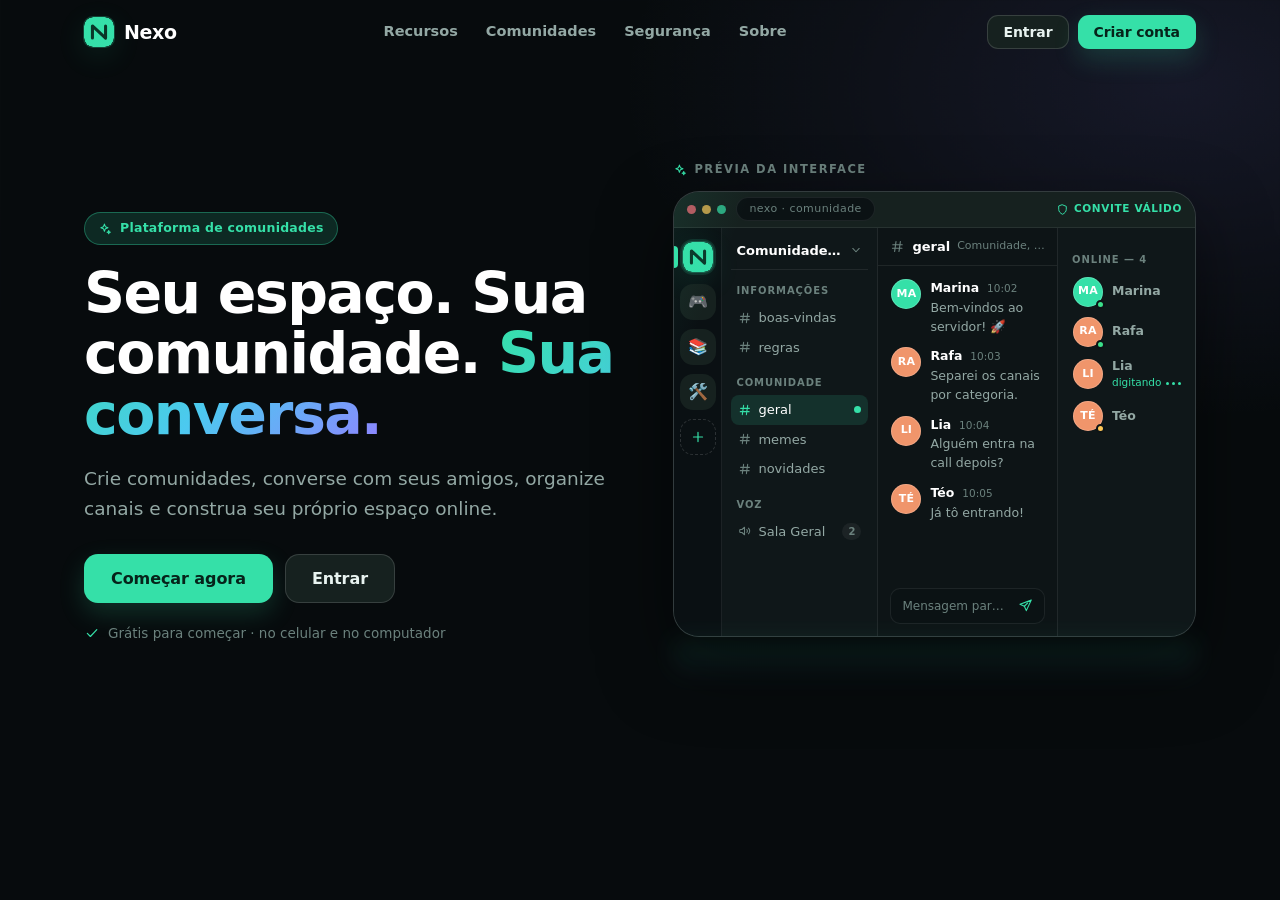
==== index.html @ c7ad781c "Nexo: plataforma de comunidades e chat (prototipo front-end + API de e-mail)" ====
<!DOCTYPE html>
<html lang="pt-BR" data-theme="dark">
<head>
  <meta charset="utf-8" />
  <meta name="viewport" content="width=device-width, initial-scale=1, viewport-fit=cover" />
  <meta name="color-scheme" content="dark light" />
  <meta name="description" content="Nexo — crie seu servidor, organize categorias e canais, convide pessoas e converse. Comunidades com identidade própria." />
  <title>Nexo · comunidades em órbita</title>
  <link rel="icon" href="data:image/svg+xml,%3Csvg xmlns='http://www.w3.org/2000/svg' viewBox='0 0 64 64'%3E%3Crect width='64' height='64' rx='18' fill='%230E1517'/%3E%3Cpath d='M18 45V19l28 26V19' stroke='%2335E0A8' stroke-width='6.5' fill='none' stroke-linecap='round' stroke-linejoin='round'/%3E%3C/svg%3E" />
  <link rel="stylesheet" href="css/tokens.css" />
  <link rel="stylesheet" href="css/layout.css" />
  <link rel="stylesheet" href="css/components.css" />
  <link rel="stylesheet" href="css/landing.css" />
  <link rel="stylesheet" href="css/settings.css" />
  <link rel="stylesheet" href="css/chatmedia.css" />
  <link rel="stylesheet" href="css/admin.css" />
  <link rel="stylesheet" href="css/permui.css" />
  <link rel="stylesheet" href="css/people.css" />
  <link rel="stylesheet" href="css/extras.css" />
</head>
<body>
  <!-- Landing page pública (deslogado) -->
  <section id="screen-landing" class="screen screen--landing" hidden></section>

  <!-- Tela inicial / autenticação -->
  <section id="screen-auth" class="screen screen--auth" hidden></section>

  <!-- Página de convite -->
  <section id="screen-invite" class="screen screen--invite" hidden></section>

  <!-- Configurações do usuário (camada sobre o app) -->
  <section id="screen-settings" class="screen screen--settings" hidden></section>

  <!-- Aplicação principal -->
  <div id="screen-app" class="app-shell" hidden>
    <nav id="rail" class="rail" aria-label="Servidores"></nav>
    <aside id="sidebar" class="sidebar" aria-label="Canais do servidor"></aside>
    <main id="main" class="main">
      <header id="channel-header" class="channel-header"></header>
      <div id="main-content" class="main-content"></div>
      <footer id="composer" class="composer" hidden></footer>
    </main>
    <aside id="members" class="members" aria-label="Membros"></aside>
    <div id="scrim" class="scrim" hidden></div>
  </div>

  <!-- Camadas de UI -->
  <div id="modal-root"></div>
  <div id="popout-root"></div>
  <div id="toast-root" class="toast-root" role="status" aria-live="polite"></div>

  <script src="js/core.js"></script>
  <script src="js/icons.js"></script>
  <script src="js/store.js"></script>
  <script src="js/seed.js"></script>
  <script src="js/providers.js"></script>
  <script src="js/api.js"></script>
  <script src="js/ui.js"></script>
  <script src="js/views.js"></script>
  <script src="js/pages.js"></script>
  <script src="js/modals.js"></script>
  <!-- módulos auto-contidos (registram ações com prefixo próprio) -->
  <script src="js/landing.js"></script>
  <script src="js/chatmedia.js"></script>
  <script src="js/admin.js"></script>
  <script src="js/permui.js"></script>
  <script src="js/people.js"></script>
  <script src="js/extras.js"></script>
  <script src="js/settings.js"></script>
  <script src="js/app.js"></script>
</body>
</html>
---- css/tokens.css ----
/* ============================================================
   NEXO · design tokens
   Identidade visual própria: carvão-esmeralda (dark) /
   névoa-clara (light), acento menta + violeta, cantos "squircle".
   ============================================================ */

:root {
  /* tipografia */
  --font-sans: "Segoe UI Variable Text", "Segoe UI", ui-sans-serif, system-ui, -apple-system,
    Roboto, "Helvetica Neue", Arial, sans-serif;
  --font-display: "Segoe UI Variable Display", "Segoe UI", ui-sans-serif, system-ui, sans-serif;
  --font-mono: ui-monospace, "Cascadia Mono", "SF Mono", Consolas, "Roboto Mono", monospace;

  /* raios */
  --r-xs: 6px;
  --r-sm: 10px;
  --r-md: 14px;
  --r-lg: 20px;
  --r-xl: 26px;
  --r-pill: 999px;

  /* medidas */
  --rail-w: 76px;
  --sidebar-w: 264px;
  --members-w: 250px;
  --header-h: 56px;
  --composer-max: 860px;

  /* movimento */
  --ease: cubic-bezier(0.22, 1, 0.36, 1);
  --fast: 120ms;
  --med: 200ms;
  --slow: 320ms;

  /* sombras */
  --shadow-1: 0 2px 6px rgba(0, 0, 0, 0.24);
  --shadow-2: 0 10px 30px rgba(0, 0, 0, 0.38);
  --shadow-3: 0 28px 70px rgba(0, 0, 0, 0.5);

  /* camadas de superfície */
  --rail-size: 48px;
}

/* ---------- TEMA ESCURO (padrão) ---------- */
[data-theme="dark"] {
  --bg-body: #070b0d;
  --bg-rail: #0a1013;
  --bg-sidebar: #0f1719;
  --bg-main: #0d1416;
  --bg-panel: #121c1e;
  --bg-elev: #16211f;
  --bg-elev-2: #1b2827;
  --bg-input: #0b1214;
  --bg-hover: rgba(255, 255, 255, 0.055);
  --bg-active: rgba(53, 224, 168, 0.13);
  --bg-scrim: rgba(4, 8, 9, 0.68);

  --border: rgba(255, 255, 255, 0.075);
  --border-strong: rgba(255, 255, 255, 0.14);

  --text: #e8f3f0;
  --text-strong: #ffffff;
  --text-muted: #93a8a4;
  --text-dim: #6b817d;

  --accent: #35e0a8;
  --accent-strong: #17c98e;
  --accent-soft: rgba(53, 224, 168, 0.14);
  --accent-contrast: #06231a;

  --violet: #8f83ff;
  --violet-soft: rgba(143, 131, 255, 0.16);
  --amber: #ffc857;
  --danger: #ff6b7a;
  --danger-soft: rgba(255, 107, 122, 0.14);

  --online: #3be08a;
  --idle: #ffc857;
  --dnd: #ff6b7a;
  --offline: #6b817d;

  --gradient-brand: linear-gradient(135deg, #35e0a8 0%, #4cc9f0 55%, #8f83ff 100%);
  --glow: 0 0 0 1px rgba(53, 224, 168, 0.25), 0 8px 30px rgba(53, 224, 168, 0.12);
}

/* ---------- TEMA CLARO ---------- */
[data-theme="light"] {
  --bg-body: #eef3f2;
  --bg-rail: #e6edeb;
  --bg-sidebar: #f4f8f7;
  --bg-main: #fbfdfc;
  --bg-panel: #ffffff;
  --bg-elev: #ffffff;
  --bg-elev-2: #f1f6f5;
  --bg-input: #eef3f2;
  --bg-hover: rgba(10, 30, 26, 0.055);
  --bg-active: rgba(11, 158, 117, 0.12);
  --bg-scrim: rgba(16, 30, 28, 0.42);

  --border: rgba(10, 30, 26, 0.1);
  --border-strong: rgba(10, 30, 26, 0.18);

  --text: #12211e;
  --text-strong: #06110f;
  --text-muted: #5a6f6b;
  --text-dim: #8ba09c;

  --accent: #0b9e75;
  --accent-strong: #08845f;
  --accent-soft: rgba(11, 158, 117, 0.12);
  --accent-contrast: #ffffff;

  --violet: #6154e0;
  --violet-soft: rgba(97, 84, 224, 0.12);
  --amber: #d99400;
  --danger: #e04252;
  --danger-soft: rgba(224, 66, 82, 0.1);

  --online: #17b26a;
  --idle: #e5a100;
  --dnd: #e04252;
  --offline: #9fb3af;

  --gradient-brand: linear-gradient(135deg, #0b9e75 0%, #12a3c9 55%, #6154e0 100%);
  --glow: 0 0 0 1px rgba(11, 158, 117, 0.22), 0 8px 26px rgba(11, 158, 117, 0.12);

  --shadow-1: 0 2px 6px rgba(16, 40, 35, 0.1);
  --shadow-2: 0 10px 30px rgba(16, 40, 35, 0.14);
  --shadow-3: 0 28px 70px rgba(16, 40, 35, 0.2);
}

/* ---------- reset ---------- */
*,
*::before,
*::after {
  box-sizing: border-box;
}

html,
body {
  height: 100%;
}

body {
  margin: 0;
  font-family: var(--font-sans);
  font-size: 15px;
  line-height: 1.5;
  color: var(--text);
  background: var(--bg-body);
  -webkit-font-smoothing: antialiased;
  text-rendering: optimizeLegibility;
  overflow: hidden;
}

button,
input,
textarea,
select {
  font: inherit;
  color: inherit;
}

button {
  cursor: pointer;
  background: none;
  border: none;
  padding: 0;
}

a {
  color: var(--accent);
  text-decoration: none;
}

img {
  max-width: 100%;
}

[hidden] {
  display: none !important;
}

::selection {
  background: rgba(53, 224, 168, 0.28);
}

:focus-visible {
  outline: 2px solid var(--accent);
  outline-offset: 2px;
  border-radius: var(--r-xs);
}

/* scrollbar */
* {
  scrollbar-width: thin;
  scrollbar-color: var(--border-strong) transparent;
}

*::-webkit-scrollbar {
  width: 10px;
  height: 10px;
}

*::-webkit-scrollbar-track {
  background: transparent;
}

*::-webkit-scrollbar-thumb {
  background: var(--border-strong);
  border-radius: var(--r-pill);
  border: 3px solid transparent;
  background-clip: padding-box;
}

*::-webkit-scrollbar-thumb:hover {
  background: var(--text-dim);
  background-clip: padding-box;
}

/* utilitários */
.sr-only {
  position: absolute;
  width: 1px;
  height: 1px;
  overflow: hidden;
  clip: rect(0 0 0 0);
  white-space: nowrap;
}

.truncate {
  overflow: hidden;
  text-overflow: ellipsis;
  white-space: nowrap;
}

.mono {
  font-family: var(--font-mono);
  letter-spacing: 0.04em;
}
---- css/layout.css ----
/* ============================================================
   NEXO · layout
   Shell da aplicação, rail, barra de canais, área central,
   chat, membros, composer e comportamento responsivo.
   ============================================================ */

/* ---------------- telas ---------------- */
.screen {
  position: fixed;
  inset: 0;
  overflow: auto;
  background: var(--bg-body);
}

/* ---------------- shell ---------------- */
.app-shell {
  position: fixed;
  inset: 0;
  display: flex;
  height: 100dvh;
  overflow: hidden;
  background: var(--bg-main);
}

.app-shell > * {
  min-height: 0;
}

/* ================= RAIL ================= */
.rail {
  width: var(--rail-w);
  flex: 0 0 var(--rail-w);
  display: flex;
  flex-direction: column;
  align-items: center;
  gap: 8px;
  padding: 12px 0 10px;
  background: var(--bg-rail);
  border-right: 1px solid var(--border);
  overflow-x: hidden;
  overflow-y: auto;
  z-index: 61;
  scrollbar-width: none;
}

.rail::-webkit-scrollbar {
  width: 0;
}

.rail__item {
  position: relative;
  width: 100%;
  display: flex;
  flex-direction: column;
  align-items: center;
  gap: 3px;
  padding: 2px 0;
  color: var(--text-muted);
  transition: color var(--fast) var(--ease);
}

.rail__item:hover,
.rail__item.is-active {
  color: var(--text-strong);
}

.rail__bubble {
  display: grid;
  place-items: center;
  width: 46px;
  height: 46px;
  border-radius: 18px;
  background: var(--bg-elev);
  border: 1px solid var(--border);
  transition: border-radius var(--med) var(--ease), background var(--med) var(--ease),
    transform var(--fast) var(--ease);
}

.rail__item:hover .rail__bubble {
  border-radius: 15px;
  background: var(--bg-elev-2);
  transform: translateY(-1px);
}

.rail__item.is-active .rail__bubble {
  background: var(--accent-soft);
  border-color: rgba(53, 224, 168, 0.35);
  color: var(--accent);
}

.rail__bubble--brand {
  background: var(--gradient-brand);
  border: none;
  color: #06231a;
}

.rail__bubble--action {
  color: var(--accent);
  border-style: dashed;
  border-color: var(--border-strong);
}

.rail__label {
  font-size: 9.5px;
  letter-spacing: 0.04em;
  font-weight: 600;
  text-transform: uppercase;
  color: var(--text-dim);
}

.rail__item.is-active .rail__label {
  color: var(--accent);
}

.rail__divider {
  width: 34px;
  height: 1px;
  background: var(--border-strong);
  margin: 4px 0;
}

.rail__slot {
  position: relative;
  width: 100%;
  display: flex;
  justify-content: center;
}

.rail__item .server-icon--rail {
  transition: border-radius var(--med) var(--ease), transform var(--fast) var(--ease);
}

.rail__item:hover .server-icon--rail {
  border-radius: 15px;
  transform: translateY(-1px);
}

.rail__indicator {
  position: absolute;
  left: 0;
  top: 50%;
  transform: translateY(-50%);
  width: 4px;
  height: 0;
  border-radius: 0 var(--r-pill) var(--r-pill) 0;
  background: var(--accent);
  transition: height var(--med) var(--ease);
}

.rail__slot:hover .rail__indicator {
  height: 20px;
}

.rail__slot.is-active .rail__indicator {
  height: 34px;
}

.rail__online {
  position: absolute;
  right: 8px;
  bottom: 2px;
  min-width: 17px;
  padding: 0 4px;
  height: 16px;
  display: grid;
  place-items: center;
  font-size: 10px;
  font-weight: 700;
  color: var(--accent-contrast);
  background: var(--accent);
  border-radius: var(--r-pill);
  border: 2px solid var(--bg-rail);
  line-height: 1;
}

.rail__tip {
  position: absolute;
  left: calc(100% + 10px);
  top: 50%;
  transform: translateY(-50%) translateX(-6px);
  background: var(--bg-elev-2);
  border: 1px solid var(--border-strong);
  color: var(--text-strong);
  padding: 6px 10px;
  border-radius: var(--r-sm);
  font-size: 13px;
  font-weight: 600;
  white-space: nowrap;
  opacity: 0;
  pointer-events: none;
  transition: opacity var(--fast) var(--ease), transform var(--fast) var(--ease);
  box-shadow: var(--shadow-2);
  z-index: 70;
}

.rail__item:hover .rail__tip,
.rail__profile:hover .rail__tip {
  opacity: 1;
  transform: translateY(-50%) translateX(0);
}

.rail__spacer {
  flex: 1 1 auto;
  min-height: 8px;
}

.rail__profile {
  padding-bottom: 4px;
}

/* ================= SIDEBAR ================= */
.sidebar {
  width: var(--sidebar-w);
  flex: 0 0 var(--sidebar-w);
  display: flex;
  flex-direction: column;
  background: var(--bg-sidebar);
  border-right: 1px solid var(--border);
  z-index: 60;
}

.sidebar__scroll {
  flex: 1 1 auto;
  overflow-y: auto;
  overflow-x: hidden;
  padding: 6px 8px 16px;
}

.sidebar__empty {
  padding: 30px 14px;
  text-align: center;
  color: var(--text-dim);
  display: flex;
  flex-direction: column;
  align-items: center;
  gap: 8px;
  font-size: 13.5px;
}

.sidebar__empty p {
  margin: 0;
}

.sidebar__add {
  margin-top: 14px;
  padding-top: 10px;
  border-top: 1px dashed var(--border);
  display: flex;
  flex-direction: column;
  gap: 2px;
}

.add-row {
  display: flex;
  align-items: center;
  gap: 8px;
  width: 100%;
  padding: 8px 10px;
  border-radius: var(--r-sm);
  color: var(--text-muted);
  font-size: 13.5px;
  font-weight: 600;
  text-align: left;
  transition: background var(--fast), color var(--fast);
}

.add-row:hover {
  background: var(--bg-hover);
  color: var(--accent);
}

/* cabeçalho do servidor */
.srv-head {
  display: flex;
  align-items: center;
  gap: 6px;
  padding: 10px 10px 8px;
  border-bottom: 1px solid var(--border);
  background: linear-gradient(180deg, rgba(53, 224, 168, 0.05), transparent);
}

.srv-head__btn {
  flex: 1 1 auto;
  min-width: 0;
  display: flex;
  align-items: center;
  gap: 9px;
  padding: 5px 6px;
  border-radius: var(--r-sm);
  transition: background var(--fast);
}

.srv-head__btn:hover {
  background: var(--bg-hover);
}

.srv-head__name {
  font-weight: 700;
  font-size: 15px;
  color: var(--text-strong);
  letter-spacing: -0.01em;
  white-space: nowrap;
  overflow: hidden;
  text-overflow: ellipsis;
}

.srv-head__chev {
  color: var(--text-dim);
  flex: 0 0 auto;
}

.srv-head__tools {
  display: flex;
  gap: 4px;
  flex: 0 0 auto;
}

/* categorias e canais */
.cat {
  margin-top: 14px;
}

.cat__row {
  display: flex;
  align-items: center;
  gap: 2px;
  padding: 0 4px;
}

.cat__toggle {
  flex: 1 1 auto;
  min-width: 0;
  display: flex;
  align-items: center;
  gap: 5px;
  padding: 4px 4px;
  color: var(--text-dim);
  border-radius: var(--r-xs);
  transition: color var(--fast);
}

.cat__toggle:hover {
  color: var(--text);
}

.cat__chev {
  transition: transform var(--med) var(--ease);
  flex: 0 0 auto;
}

.cat.is-collapsed .cat__chev {
  transform: rotate(0deg);
}

.cat:not(.is-collapsed) .cat__chev {
  transform: rotate(90deg);
}

.cat__name {
  font-size: 11.5px;
  font-weight: 700;
  letter-spacing: 0.09em;
  text-transform: uppercase;
  white-space: nowrap;
  overflow: hidden;
  text-overflow: ellipsis;
}

.cat__add,
.cat__menu {
  display: grid;
  place-items: center;
  width: 24px;
  height: 24px;
  border-radius: var(--r-xs);
  color: var(--text-dim);
  opacity: 0;
  transition: opacity var(--fast), background var(--fast), color var(--fast);
}

.cat__row:hover .cat__add,
.cat__row:hover .cat__menu {
  opacity: 1;
}

.cat__add:hover,
.cat__menu:hover {
  background: var(--bg-hover);
  color: var(--accent);
}

.cat__channels {
  overflow: hidden;
}

.cat.is-collapsed .cat__channels {
  display: none;
}

.chan {
  display: flex;
  align-items: center;
  gap: 2px;
  padding: 1px 4px;
  margin: 1px 0;
  border-radius: var(--r-sm);
  position: relative;
}

.chan:hover {
  background: var(--bg-hover);
}

.chan.is-active {
  background: var(--bg-active);
}

.chan.is-active .chan__main,
.chan.is-active .chan__ico {
  color: var(--accent);
}

.chan__main {
  flex: 1 1 auto;
  min-width: 0;
  display: flex;
  align-items: center;
  gap: 8px;
  padding: 7px 6px;
  color: var(--text-muted);
  text-align: left;
  transition: color var(--fast);
}

.chan:hover .chan__main {
  color: var(--text);
}

.chan__ico {
  flex: 0 0 auto;
  color: var(--text-dim);
  opacity: 0.85;
}

.chan__name {
  font-size: 14.5px;
  font-weight: 500;
  white-space: nowrap;
  overflow: hidden;
  text-overflow: ellipsis;
}

.chan__lock {
  color: var(--text-dim);
  flex: 0 0 auto;
}

.chan__gear {
  display: grid;
  place-items: center;
  width: 26px;
  height: 26px;
  border-radius: var(--r-xs);
  color: var(--text-dim);
  opacity: 0;
  transition: opacity var(--fast), background var(--fast), color var(--fast);
  flex: 0 0 auto;
}

.chan:hover .chan__gear {
  opacity: 1;
}

.chan__gear:hover {
  background: var(--bg-hover);
  color: var(--accent);
}

.chan__people {
  display: flex;
  align-items: center;
  padding-right: 4px;
}

.chan__people .avatar {
  margin-left: -7px;
  box-shadow: 0 0 0 2px var(--bg-sidebar);
}

.chan__people .avatar:first-child {
  margin-left: 0;
}

.chan__more {
  font-size: 10.5px;
  color: var(--text-dim);
  margin-left: 4px;
}

/* doca de voz */
.voice-dock {
  margin: 8px;
  padding: 10px;
  border-radius: var(--r-md);
  background: linear-gradient(160deg, rgba(53, 224, 168, 0.12), rgba(53, 224, 168, 0.03));
  border: 1px solid rgba(53, 224, 168, 0.28);
}

.voice-dock__top {
  display: flex;
  align-items: center;
  gap: 8px;
  color: var(--accent);
}

.voice-dock__txt {
  display: flex;
  flex-direction: column;
  line-height: 1.2;
}

.voice-dock__txt strong {
  font-size: 13px;
}

.voice-dock__txt span {
  font-size: 12.5px;
  color: var(--text-muted);
}

.voice-dock__meta {
  font-size: 11.5px;
  color: var(--text-dim);
  margin: 6px 0 8px;
}

/* navegação da home */
.side-head {
  display: flex;
  align-items: center;
  gap: 9px;
  padding: 14px 16px;
  border-bottom: 1px solid var(--border);
  font-weight: 700;
  font-size: 15.5px;
  color: var(--text-strong);
  letter-spacing: -0.01em;
}

.nav-group {
  display: flex;
  flex-direction: column;
  gap: 2px;
  padding-bottom: 8px;
  border-bottom: 1px solid var(--border);
  margin-bottom: 8px;
}

.nav-row {
  display: flex;
  align-items: center;
  gap: 10px;
  width: 100%;
  padding: 9px 10px;
  border-radius: var(--r-sm);
  color: var(--text-muted);
  font-size: 14.5px;
  font-weight: 600;
  text-align: left;
  transition: background var(--fast), color var(--fast);
}

.nav-row:hover {
  background: var(--bg-hover);
  color: var(--text);
}

.nav-row.is-active {
  background: var(--bg-active);
  color: var(--accent);
}

.nav-row__badge {
  margin-left: auto;
  background: var(--accent);
  color: var(--accent-contrast);
  font-size: 10.5px;
  font-weight: 800;
  padding: 1px 6px;
  border-radius: var(--r-pill);
}

.side-section {
  margin-top: 10px;
}

.side-section__head {
  display: flex;
  align-items: center;
  justify-content: space-between;
  padding: 4px 6px;
  font-size: 11px;
  font-weight: 700;
  letter-spacing: 0.1em;
  text-transform: uppercase;
  color: var(--text-dim);
}

.side-section__head--pad {
  padding: 8px 6px 4px;
}

.side-note {
  font-size: 13px;
  color: var(--text-dim);
  padding: 6px;
  margin: 4px 0;
  line-height: 1.5;
}

.side-servers {
  display: flex;
  flex-direction: column;
  gap: 2px;
}

.side-server {
  display: flex;
  align-items: center;
  gap: 10px;
  width: 100%;
  padding: 7px 8px;
  border-radius: var(--r-sm);
  text-align: left;
  transition: background var(--fast);
}

.side-server:hover {
  background: var(--bg-hover);
}

.side-server__txt {
  min-width: 0;
  display: flex;
  flex-direction: column;
  line-height: 1.25;
}

.side-server__txt strong {
  font-size: 14px;
  color: var(--text);
}

.side-server__txt small {
  font-size: 11.5px;
  color: var(--text-dim);
}

.side-cta {
  margin-top: 12px;
}

.side-block {
  background: var(--bg-panel);
  border: 1px solid var(--border);
  border-radius: var(--r-md);
  padding: 14px;
  margin-bottom: 12px;
}

.side-block h4 {
  margin: 0 0 6px;
  font-size: 14px;
  color: var(--text-strong);
}

.side-block p {
  margin: 0 0 10px;
  font-size: 13px;
  color: var(--text-muted);
  line-height: 1.55;
}

.side-stat {
  display: flex;
  align-items: baseline;
  gap: 6px;
}

.side-stat strong {
  font-size: 26px;
  color: var(--accent);
  font-family: var(--font-display);
}

.side-stat span {
  font-size: 12.5px;
  color: var(--text-dim);
}

/* conversas diretas */
.dm-list {
  display: flex;
  flex-direction: column;
  gap: 2px;
}

.dm-row {
  display: flex;
  align-items: center;
  gap: 10px;
  width: 100%;
  padding: 8px;
  border-radius: var(--r-sm);
  text-align: left;
  transition: background var(--fast);
}

.dm-row:hover {
  background: var(--bg-hover);
}

.dm-row.is-active {
  background: var(--bg-active);
}

.dm-row__txt {
  min-width: 0;
  display: flex;
  flex-direction: column;
  line-height: 1.3;
}

.dm-row__txt strong {
  font-size: 14px;
  color: var(--text);
}

.dm-row__txt small {
  font-size: 12px;
  color: var(--text-dim);
}

/* ================= MAIN ================= */
.main {
  flex: 1 1 auto;
  min-width: 0;
  display: flex;
  flex-direction: column;
  background: var(--bg-main);
  position: relative;
}

.channel-header {
  flex: 0 0 auto;
  min-height: var(--header-h);
  display: flex;
  align-items: center;
  gap: 10px;
  padding: 8px 14px;
  border-bottom: 1px solid var(--border);
  background: color-mix(in srgb, var(--bg-main) 88%, transparent);
  backdrop-filter: blur(8px);
  z-index: 5;
}

.header__burger {
  display: none;
}

.header__ico {
  display: grid;
  place-items: center;
  color: var(--text-dim);
  flex: 0 0 auto;
}

.header__title {
  font-weight: 700;
  font-size: 16px;
  color: var(--text-strong);
  letter-spacing: -0.01em;
  white-space: nowrap;
}

.header__topic {
  display: flex;
  align-items: center;
  gap: 10px;
  min-width: 0;
  color: var(--text-muted);
  font-size: 13.5px;
}

.header__topic i {
  width: 1px;
  height: 18px;
  background: var(--border-strong);
  flex: 0 0 auto;
}

.header__status {
  font-size: 12.5px;
  color: var(--text-dim);
}

.header__actions {
  margin-left: auto;
  display: flex;
  align-items: center;
  gap: 6px;
  flex: 0 0 auto;
}

.main-content {
  flex: 1 1 auto;
  overflow-y: auto;
  overflow-x: hidden;
  overscroll-behavior: contain;
  position: relative;
}

/* ================= CHAT ================= */
.chat {
  min-height: 100%;
  display: flex;
  flex-direction: column;
}

.chat__intro {
  display: flex;
  gap: 14px;
  align-items: flex-start;
  padding: 26px 22px 14px;
}

.chat__intro-icon {
  display: grid;
  place-items: center;
  width: 48px;
  height: 48px;
  border-radius: 16px;
  background: var(--bg-elev);
  border: 1px solid var(--border);
  color: var(--accent);
  flex: 0 0 auto;
}

.chat__intro h2 {
  margin: 4px 0 4px;
  font-size: 21px;
  color: var(--text-strong);
  letter-spacing: -0.02em;
}

.chat__intro p {
  margin: 0;
  font-size: 14px;
  color: var(--text-muted);
}

.chat__intro--dm {
  align-items: center;
  border-bottom: 1px solid var(--border);
  margin-bottom: 6px;
}

.chat__list {
  flex: 1 1 auto;
  padding: 6px 0 18px;
}

.chat__notice {
  position: sticky;
  bottom: 0;
  display: flex;
  align-items: center;
  gap: 8px;
  padding: 10px 18px;
  background: var(--bg-panel);
  border-top: 1px solid var(--border);
  color: var(--text-muted);
  font-size: 13.5px;
}

.day-divider {
  display: flex;
  align-items: center;
  gap: 12px;
  padding: 16px 18px 8px;
}

.day-divider__line {
  flex: 1 1 auto;
  height: 1px;
  background: var(--border);
}

.day-divider__label {
  font-size: 11.5px;
  font-weight: 700;
  text-transform: uppercase;
  letter-spacing: 0.07em;
  color: var(--text-dim);
  background: var(--bg-main);
  padding: 2px 10px;
  border: 1px solid var(--border);
  border-radius: var(--r-pill);
}

.msg {
  position: relative;
  display: grid;
  grid-template-columns: 44px 1fr;
  gap: 0 12px;
  padding: 3px 18px 3px 14px;
}

.msg:hover {
  background: var(--bg-hover);
}

.msg--grouped {
  padding-top: 0;
  padding-bottom: 1px;
}

.msg__avatar {
  grid-column: 1;
  display: flex;
  justify-content: center;
  padding-top: 3px;
}

.msg--grouped .msg__avatar {
  padding-top: 0;
}

.msg__hover-time {
  font-size: 10px;
  color: var(--text-dim);
  opacity: 0;
  transition: opacity var(--fast);
  padding-top: 4px;
  white-space: nowrap;
}

.msg:hover .msg__hover-time {
  opacity: 1;
}

.msg__body {
  grid-column: 2;
  min-width: 0;
}

.msg__meta {
  display: flex;
  align-items: baseline;
  gap: 8px;
  flex-wrap: wrap;
}

.msg__author {
  font-weight: 700;
  font-size: 14.5px;
  color: var(--text-strong);
  transition: color var(--fast);
}

.msg__author:hover {
  color: var(--accent);
}

.msg__role {
  font-size: 10.5px;
  font-weight: 700;
  text-transform: uppercase;
  letter-spacing: 0.06em;
  color: var(--rc);
  background: color-mix(in srgb, var(--rc) 16%, transparent);
  padding: 1px 6px;
  border-radius: var(--r-pill);
}

.msg__time {
  font-size: 11px;
  color: var(--text-dim);
}

.msg__text {
  font-size: 15px;
  line-height: 1.55;
  color: var(--text);
  word-wrap: break-word;
  overflow-wrap: anywhere;
}

.msg__edited {
  font-size: 10.5px;
  color: var(--text-dim);
  margin-top: 1px;
}

.msg__actions {
  position: absolute;
  top: -12px;
  right: 16px;
  display: none;
  gap: 2px;
  background: var(--bg-elev);
  border: 1px solid var(--border-strong);
  border-radius: var(--r-sm);
  padding: 2px;
  box-shadow: var(--shadow-1);
  z-index: 3;
}

.msg:hover .msg__actions {
  display: flex;
}

.msg__act {
  display: grid;
  place-items: center;
  width: 28px;
  height: 26px;
  border-radius: var(--r-xs);
  color: var(--text-muted);
  transition: background var(--fast), color var(--fast);
}

.msg__act:hover {
  background: var(--bg-hover);
  color: var(--text-strong);
}

.msg__act--danger:hover {
  color: var(--danger);
  background: var(--danger-soft);
}

.msg__editor {
  margin-top: 2px;
}

.msg__editor-input {
  width: 100%;
  min-height: 58px;
  resize: vertical;
  background: var(--bg-input);
  border: 1px solid var(--accent);
  border-radius: var(--r-sm);
  padding: 9px 11px;
  color: var(--text);
  font-size: 14.5px;
  line-height: 1.5;
}

.msg__editor-hint {
  font-size: 11.5px;
  color: var(--text-dim);
  margin: 5px 0 7px;
}

.msg__editor-actions {
  display: flex;
  justify-content: flex-end;
  gap: 8px;
}

.mention {
  background: var(--accent-soft);
  color: var(--accent);
  border-radius: var(--r-xs);
  padding: 0 3px;
  font-weight: 600;
}

.msg-link {
  color: var(--accent);
  text-decoration: underline;
  text-underline-offset: 2px;
}

.chat-empty {
  padding: 46px 24px;
  text-align: center;
  display: flex;
  flex-direction: column;
  align-items: center;
  gap: 8px;
}

.chat-empty__icon {
  display: grid;
  place-items: center;
  width: 62px;
  height: 62px;
  border-radius: 22px;
  background: var(--bg-elev);
  border: 1px solid var(--border);
  color: var(--accent);
}

.chat-empty h3 {
  margin: 6px 0 0;
  font-size: 19px;
  color: var(--text-strong);
}

.chat-empty p {
  margin: 0;
  font-size: 14px;
  color: var(--text-muted);
  max-width: 460px;
}

/* ================= VOZ ================= */
.voice-room {
  min-height: 100%;
  padding: 30px 24px 40px;
  display: flex;
  flex-direction: column;
  align-items: center;
  gap: 22px;
}

.voice-room__hero {
  display: flex;
  align-items: center;
  gap: 14px;
}

.voice-room__icon {
  display: grid;
  place-items: center;
  width: 56px;
  height: 56px;
  border-radius: 18px;
  background: var(--violet-soft);
  color: var(--violet);
  border: 1px solid rgba(143, 131, 255, 0.35);
}

.voice-room__hero h2 {
  margin: 0;
  font-size: 22px;
  color: var(--text-strong);
}

.voice-room__hero p {
  margin: 3px 0 0;
  font-size: 13.5px;
  color: var(--text-muted);
}

.voice-room__grid {
  display: flex;
  flex-wrap: wrap;
  gap: 14px;
  justify-content: center;
  width: 100%;
  max-width: 760px;
}

.voice-card {
  width: 168px;
  padding: 18px 14px;
  border-radius: var(--r-lg);
  background: var(--bg-panel);
  border: 1px solid var(--border);
  display: flex;
  flex-direction: column;
  align-items: center;
  gap: 6px;
  text-align: center;
}

.voice-card strong {
  font-size: 14.5px;
  color: var(--text-strong);
}

.voice-card span {
  font-size: 12px;
  color: var(--text-dim);
}

.voice-room__empty {
  padding: 26px;
  border: 1px dashed var(--border-strong);
  border-radius: var(--r-lg);
  color: var(--text-muted);
  font-size: 14px;
  text-align: center;
}

.voice-room__actions {
  display: flex;
  flex-direction: column;
  align-items: center;
  gap: 10px;
}

.voice-room__note {
  font-size: 12px;
  color: var(--text-dim);
  max-width: 420px;
  text-align: center;
}

/* ================= MEMBROS ================= */
.members {
  width: var(--members-w);
  flex: 0 0 var(--members-w);
  display: flex;
  flex-direction: column;
  background: var(--bg-sidebar);
  border-left: 1px solid var(--border);
}

.members.is-empty {
  display: none;
}

.members__head {
  flex: 0 0 auto;
  min-height: var(--header-h);
  display: flex;
  align-items: center;
  padding: 0 16px;
  border-bottom: 1px solid var(--border);
  font-size: 11.5px;
  font-weight: 700;
  letter-spacing: 0.09em;
  text-transform: uppercase;
  color: var(--text-dim);
}

.members__scroll {
  flex: 1 1 auto;
  overflow-y: auto;
  padding: 10px 8px 20px;
}

.members__group {
  padding: 12px 8px 5px;
  font-size: 10.5px;
  font-weight: 700;
  letter-spacing: 0.09em;
  text-transform: uppercase;
  color: var(--text-dim);
}

.members__group[style] {
  color: var(--gc);
}

.member {
  display: flex;
  align-items: center;
  gap: 10px;
  width: 100%;
  padding: 6px 8px;
  border-radius: var(--r-sm);
  text-align: left;
  transition: background var(--fast);
}

.member:hover {
  background: var(--bg-hover);
}

.member.is-me {
  opacity: 0.85;
}

.member__txt {
  min-width: 0;
  display: flex;
  flex-direction: column;
  line-height: 1.25;
}

.member__txt strong {
  font-size: 14px;
  color: var(--rc, var(--text));
}

.member__txt small {
  font-size: 11.5px;
  color: var(--text-dim);
}

.member__owner {
  margin-left: auto;
  color: var(--amber);
}

.about-card {
  display: flex;
  flex-direction: column;
  align-items: center;
  gap: 6px;
  text-align: center;
  padding: 24px 12px;
}

.about-card h3 {
  margin: 8px 0 0;
  font-size: 18px;
  color: var(--text-strong);
}

.about-card__user {
  font-size: 13px;
  color: var(--text-dim);
}

.about-card p {
  font-size: 13.5px;
  color: var(--text-muted);
  line-height: 1.55;
  margin: 6px 0;
}

.about-card__actions {
  width: 100%;
  margin-top: 10px;
}

/* ================= COMPOSER ================= */
.composer {
  flex: 0 0 auto;
  padding: 0 16px 14px;
  background: var(--bg-main);
}

.composer__inner {
  max-width: var(--composer-max);
  margin: 0 auto;
  display: flex;
  align-items: flex-end;
  gap: 8px;
  background: var(--bg-panel);
  border: 1px solid var(--border-strong);
  border-radius: var(--r-lg);
  padding: 8px 8px 8px 6px;
  transition: border-color var(--fast), box-shadow var(--fast);
}

.composer__inner:focus-within {
  border-color: rgba(53, 224, 168, 0.5);
  box-shadow: 0 0 0 3px rgba(53, 224, 168, 0.1);
}

.composer__locked {
  display: grid;
  place-items: center;
  width: 34px;
  height: 34px;
  color: var(--text-dim);
}

.composer__field {
  flex: 1 1 auto;
  min-width: 0;
  display: flex;
  align-items: flex-end;
  gap: 4px;
}

.composer__input {
  flex: 1 1 auto;
  min-width: 0;
  resize: none;
  border: none;
  background: none;
  outline: none;
  color: var(--text);
  font-size: 15px;
  line-height: 1.5;
  padding: 7px 4px;
  max-height: 190px;
  font-family: inherit;
}

.composer__input::placeholder {
  color: var(--text-dim);
}

.composer__input:disabled {
  color: var(--text-dim);
  cursor: not-allowed;
}

.composer__emoji {
  color: var(--text-dim);
}

.composer__emoji:hover {
  color: var(--accent);
}

.composer__send {
  display: grid;
  place-items: center;
  width: 38px;
  height: 38px;
  border-radius: 14px;
  background: var(--bg-elev-2);
  color: var(--text-dim);
  transition: background var(--fast), color var(--fast), transform var(--fast);
  flex: 0 0 auto;
}

.composer__send.is-ready {
  background: var(--accent);
  color: var(--accent-contrast);
}

.composer__send:disabled {
  opacity: 0.5;
}

.composer__send.is-ready:hover {
  transform: translateY(-1px);
}

.composer__hint {
  max-width: var(--composer-max);
  margin: 5px auto 0;
  font-size: 11px;
  color: var(--text-dim);
  text-align: right;
}

/* ================= RESPONSIVO ================= */
.app-shell .scrim {
  position: fixed;
  inset: 0;
  background: var(--bg-scrim);
  z-index: 50;
  backdrop-filter: blur(2px);
}

@media (min-width: 1200px) {
  .app-shell.members-off .members {
    display: none;
  }
}

@media (max-width: 1199px) {
  .members {
    position: fixed;
    top: 0;
    right: 0;
    bottom: 0;
    width: min(84vw, 300px);
    z-index: 60;
    transform: translateX(105%);
    transition: transform var(--med) var(--ease);
    box-shadow: var(--shadow-3);
    display: flex;
  }

  .app-shell.members-open .members {
    transform: none;
  }

  .members.is-empty {
    display: none !important;
  }
}

@media (max-width: 1040px) {
  .header__topic {
    display: none;
  }
}

@media (max-width: 899px) {
  :root {
    --rail-w: 64px;
    --sidebar-w: min(74vw, 264px);
  }

  .rail {
    z-index: 61;
  }

  .sidebar {
    position: fixed;
    top: 0;
    bottom: 0;
    left: var(--rail-w);
    transform: translateX(-130%);
    transition: transform var(--med) var(--ease);
    box-shadow: var(--shadow-3);
    z-index: 60;
  }

  .app-shell.sidebar-open .sidebar {
    transform: none;
  }

  .header__burger {
    display: grid;
  }

  .header__actions .btn span {
    display: none;
  }

  .header__actions .btn {
    padding: 7px 9px;
  }

  .msg {
    grid-template-columns: 40px 1fr;
    gap: 0 8px;
    padding-left: 8px;
    padding-right: 10px;
  }

  .composer {
    padding: 0 10px calc(10px + env(safe-area-inset-bottom, 0px));
  }

  .chat__intro {
    padding: 20px 14px 10px;
  }
}

@media (max-width: 560px) {
  :root {
    --rail-w: 56px;
    --header-h: 52px;
  }

  .rail__label {
    display: none;
  }

  .rail__bubble {
    width: 42px;
    height: 42px;
    border-radius: 15px;
  }

  .rail__tip {
    display: none;
  }

  .rail__online {
    right: 3px;
  }

  .channel-header {
    padding: 6px 8px;
    gap: 6px;
  }

  .header__title {
    font-size: 15px;
  }

  .header__actions {
    gap: 2px;
  }

  .msg__text {
    font-size: 14.5px;
  }

  .msg__actions {
    right: 6px;
  }

  .chat__intro h2 {
    font-size: 18px;
  }
}

/* ============================================================
   NEXO · integrações de views (membros, compositor, mensagens)
   ============================================================ */

/* ---- membros: seções online / offline ---- */
.members__group--online { color: var(--accent); }
.members__group--offline { color: var(--text-dim); opacity: 0.7; }

.members__online-dot {
  font-size: 10.5px;
  font-weight: 700;
  letter-spacing: 0.06em;
  color: var(--accent);
  text-transform: none;
}

.member small { color: var(--text-dim); font-size: 11.5px; }
.member small .member__role-sep { opacity: 0.7; }

.member.is-offline { opacity: 0.48; }
.member.is-offline .member__txt strong { font-weight: 600; }
.member.is-offline:hover,
.member.is-offline:focus-visible { opacity: 1; }

.members__empty {
  padding: 6px 10px 14px;
  font-size: 12.5px;
  color: var(--text-dim);
}

/* ---- compositor: GIF + faixa de anexos ---- */
.composer__gif {
  height: 28px;
  padding: 0 8px;
  border-radius: var(--r-sm, 8px);
  font-size: 11px;
  font-weight: 800;
  letter-spacing: 0.06em;
  color: var(--text-dim);
  background: rgba(143, 131, 255, 0.12);
  transition: all var(--fast, 0.15s);
}
.composer__gif:hover {
  color: #efeaff;
  background: rgba(143, 131, 255, 0.26);
}

.composer__pending {
  display: flex;
  flex-wrap: wrap;
  align-items: center;
  gap: 8px;
  padding: 8px 12px;
  margin: 0 14px 6px;
  border-radius: var(--r-md, 12px);
  background: var(--bg-elev);
  border: 1px solid var(--border);
  animation: pending-in 0.18s var(--ease, ease) both;
}
@keyframes pending-in {
  from { opacity: 0; transform: translateY(6px); }
  to { opacity: 1; transform: none; }
}

.composer__pending-clear {
  margin-left: auto;
  font-size: 12px;
  font-weight: 700;
  color: var(--text-dim);
  padding: 4px 8px;
  border-radius: var(--r-sm, 8px);
  transition: all var(--fast, 0.15s);
}
.composer__pending-clear:hover { color: var(--danger, #ff6b7a); background: rgba(255, 107, 122, 0.12); }

/* ---- mensagens fixadas ---- */
.msg.is-pinned .msg__text::before {
  content: "";
  display: inline-block;
  width: 3px;
  height: 0.95em;
  margin-right: 8px;
  vertical-align: -2px;
  border-radius: 3px;
  background: var(--accent);
}

.msg__pin-tag {
  display: inline-flex;
  align-items: center;
  gap: 4px;
  padding: 1px 7px;
  border-radius: 999px;
  font-size: 10.5px;
  font-weight: 700;
  letter-spacing: 0.05em;
  text-transform: uppercase;
  color: var(--accent);
  background: rgba(53, 224, 168, 0.14);
}
---- css/components.css ----
/* ============================================================
   NEXO · componentes
   Identidade visual: squircles, acento menta, tipografia
   compacta, cartões com borda fina e brilho suave.
   ============================================================ */

/* ================= ÍCONES ================= */
.ico {
  flex: 0 0 auto;
  display: block;
}

.brand-mark {
  display: inline-grid;
  place-items: center;
  width: var(--bs, 34px);
  height: var(--bs, 34px);
  border-radius: calc(var(--bs, 34px) * 0.3);
  overflow: hidden;
  box-shadow: var(--glow);
}

.brand-mark svg {
  display: block;
  border-radius: 30%;
}

/* ================= AVATARES ================= */
.avatar {
  position: relative;
  display: inline-grid;
  place-items: center;
  width: 40px;
  height: 40px;
  border-radius: 50%;
  background: linear-gradient(150deg, var(--av), color-mix(in srgb, var(--av) 55%, #000 25%));
  color: #06110f;
  font-weight: 700;
  font-size: 15px;
  user-select: none;
  flex: 0 0 auto;
  line-height: 1;
}

.avatar--xs { width: 22px; height: 22px; font-size: 11px; }
.avatar--sm { width: 32px; height: 32px; font-size: 13px; }
.avatar--md { width: 40px; height: 40px; font-size: 15px; }
.avatar--lg { width: 52px; height: 52px; font-size: 20px; }
.avatar--xl { width: 76px; height: 76px; font-size: 28px; }

.avatar__glyph {
  transform: translateY(1px);
}

.avatar__dot {
  position: absolute;
  right: -1px;
  bottom: -1px;
  width: 34%;
  height: 34%;
  min-width: 9px;
  min-height: 9px;
  border-radius: 50%;
  border: 2.5px solid var(--bg-sidebar);
  background: var(--offline);
}

.avatar__dot[data-status="online"] { background: var(--online); }
.avatar__dot[data-status="idle"] { background: var(--idle); }
.avatar__dot[data-status="dnd"] { background: var(--dnd); }
.avatar__dot[data-status="offline"] { background: var(--offline); }

.chat .avatar__dot,
.msg .avatar__dot,
.auth .avatar__dot {
  border-color: var(--bg-main);
}

/* ================= ÍCONE DE SERVIDOR ================= */
.server-icon {
  position: relative;
  display: inline-grid;
  place-items: center;
  width: 44px;
  height: 44px;
  border-radius: 30%;
  background: linear-gradient(150deg, var(--sv), color-mix(in srgb, var(--sv) 45%, #0b1416 40%));
  color: #06110f;
  font-weight: 800;
  font-size: 17px;
  user-select: none;
  flex: 0 0 auto;
  box-shadow: inset 0 0 0 1px rgba(255, 255, 255, 0.12);
  line-height: 1;
}

.server-icon__glyph { transform: translateY(1px); }

.server-icon--xs { width: 30px; height: 30px; font-size: 13px; border-radius: 9px; }
.server-icon--sm { width: 40px; height: 40px; font-size: 16px; border-radius: 12px; }
.server-icon--md { width: 48px; height: 48px; font-size: 19px; border-radius: 15px; }
.server-icon--lg { width: 58px; height: 58px; font-size: 23px; border-radius: 18px; }
.server-icon--xl { width: 92px; height: 92px; font-size: 38px; border-radius: 28px; }
.server-icon--rail { width: 46px; height: 46px; font-size: 19px; }

/* ================= BOTÕES ================= */
.btn {
  display: inline-flex;
  align-items: center;
  justify-content: center;
  gap: 7px;
  padding: 9px 16px;
  border-radius: var(--r-sm);
  font-size: 14px;
  font-weight: 650;
  line-height: 1.2;
  border: 1px solid transparent;
  color: var(--text);
  background: var(--bg-elev-2);
  transition: background var(--fast) var(--ease), color var(--fast) var(--ease),
    border-color var(--fast) var(--ease), transform var(--fast) var(--ease),
    box-shadow var(--fast) var(--ease);
  white-space: nowrap;
  text-decoration: none;
}

.btn:hover { background: var(--bg-elev); border-color: var(--border-strong); }
.btn:active { transform: translateY(1px); }
.btn:disabled { opacity: 0.55; cursor: not-allowed; }

.btn--primary {
  background: var(--accent);
  color: var(--accent-contrast);
  box-shadow: 0 6px 18px rgba(53, 224, 168, 0.18);
}
.btn--primary:hover { background: var(--accent-strong); border-color: transparent; }

.btn--accent { background: var(--accent-soft); color: var(--accent); border-color: rgba(53, 224, 168, 0.3); }
.btn--accent:hover { background: rgba(53, 224, 168, 0.22); }

.btn--soft { background: var(--bg-elev); color: var(--text); border-color: var(--border); }
.btn--soft:hover { background: var(--bg-elev-2); border-color: var(--border-strong); }

.btn--ghost { background: transparent; color: var(--text-muted); }
.btn--ghost:hover { background: var(--bg-hover); color: var(--text); }

.btn--danger { background: var(--danger); color: #fff; }
.btn--danger:hover { background: #ff5264; border-color: transparent; }

.btn--danger-soft { background: var(--danger-soft); color: var(--danger); border-color: rgba(255, 107, 122, 0.3); }
.btn--danger-soft:hover { background: rgba(255, 107, 122, 0.22); }

.btn--sm { padding: 6px 11px; font-size: 13px; border-radius: 9px; }
.btn--lg { padding: 12px 20px; font-size: 15px; border-radius: var(--r-md); }
.btn--block { width: 100%; }
.btn.is-disabled { opacity: 0.6; cursor: not-allowed; }
.btn--danger-text { color: var(--danger); }
.btn--danger-text:hover { background: var(--danger-soft); }

.btn.is-loading { pointer-events: none; }

.icon-btn {
  display: grid;
  place-items: center;
  width: 34px;
  height: 34px;
  border-radius: var(--r-sm);
  color: var(--text-muted);
  transition: background var(--fast), color var(--fast), transform var(--fast);
}
.icon-btn:hover { background: var(--bg-hover); color: var(--text-strong); }
.icon-btn--xs { width: 24px; height: 24px; }
.icon-btn--accent { color: var(--accent); background: var(--accent-soft); }
.icon-btn--accent:hover { background: rgba(53, 224, 168, 0.24); color: var(--accent); }

.link-btn {
  color: var(--accent);
  font-size: 13.5px;
  font-weight: 600;
  display: inline-flex;
  align-items: center;
  gap: 5px;
  background: none;
  border: none;
  padding: 0;
  cursor: pointer;
}
.link-btn:hover { text-decoration: underline; text-underline-offset: 3px; }

.spinner {
  width: 15px;
  height: 15px;
  border-radius: 50%;
  border: 2px solid currentColor;
  border-top-color: transparent;
  animation: spin 0.7s linear infinite;
  display: inline-block;
}

@keyframes spin { to { transform: rotate(360deg); } }

/* ================= CAMPOS ================= */
.field {
  display: flex;
  flex-direction: column;
  gap: 6px;
  margin-bottom: 14px;
}

.field__label {
  font-size: 11.5px;
  font-weight: 700;
  letter-spacing: 0.07em;
  text-transform: uppercase;
  color: var(--text-dim);
}

.field__label em {
  font-style: normal;
  text-transform: none;
  letter-spacing: 0;
  font-weight: 500;
  opacity: 0.75;
}

.field__hint {
  font-size: 11.5px;
  color: var(--text-dim);
}

.field-row {
  display: grid;
  grid-template-columns: 1fr 1fr;
  gap: 12px;
}

.input,
.select,
.input--area {
  width: 100%;
  background: var(--bg-input);
  border: 1px solid var(--border-strong);
  border-radius: var(--r-sm);
  padding: 10px 12px;
  color: var(--text);
  font-size: 14.5px;
  transition: border-color var(--fast), box-shadow var(--fast), background var(--fast);
  outline: none;
  font-family: inherit;
}

.input:focus,
.select:focus,
.input--area:focus {
  border-color: var(--accent);
  box-shadow: 0 0 0 3px rgba(53, 224, 168, 0.14);
}

.input::placeholder,
.input--area::placeholder { color: var(--text-dim); }

.input:disabled,
.select:disabled {
  opacity: 0.6;
  cursor: not-allowed;
}

.input--area { resize: vertical; min-height: 62px; line-height: 1.5; }

.select {
  appearance: none;
  background-image: linear-gradient(45deg, transparent 50%, var(--text-muted) 50%),
    linear-gradient(135deg, var(--text-muted) 50%, transparent 50%);
  background-position: calc(100% - 17px) 55%, calc(100% - 12px) 55%;
  background-size: 5px 5px, 5px 5px;
  background-repeat: no-repeat;
  padding-right: 32px;
  cursor: pointer;
}

.select--sm { padding: 7px 28px 7px 9px; font-size: 13px; border-radius: 9px; }

.input-wrap {
  position: relative;
  display: block;
}

.input-wrap .input { padding-right: 42px; }

.input-eye {
  position: absolute;
  right: 6px;
  top: 50%;
  transform: translateY(-50%);
  width: 30px;
  height: 30px;
  display: grid;
  place-items: center;
  color: var(--text-dim);
  border-radius: var(--r-xs);
}
.input-eye:hover { color: var(--accent); background: var(--bg-hover); }

.input-affix {
  display: flex;
  align-items: center;
  background: var(--bg-input);
  border: 1px solid var(--border-strong);
  border-radius: var(--r-sm);
  padding-left: 10px;
  transition: border-color var(--fast), box-shadow var(--fast);
}

.input-affix:focus-within {
  border-color: var(--accent);
  box-shadow: 0 0 0 3px rgba(53, 224, 168, 0.14);
}

.input-affix .input {
  border: none;
  background: none;
  box-shadow: none;
  padding-left: 6px;
}

.input-affix__ico { color: var(--text-dim); display: grid; place-items: center; }

.check {
  display: inline-flex;
  align-items: center;
  gap: 8px;
  font-size: 13.5px;
  color: var(--text-muted);
  cursor: pointer;
  user-select: none;
}

.check input { position: absolute; opacity: 0; pointer-events: none; }

.check__box {
  width: 17px;
  height: 17px;
  border-radius: 5px;
  border: 1.5px solid var(--border-strong);
  background: var(--bg-input);
  display: grid;
  place-items: center;
  transition: all var(--fast);
}

.check input:checked + .check__box {
  background: var(--accent);
  border-color: var(--accent);
}

.check input:checked + .check__box::after {
  content: "";
  width: 9px;
  height: 5px;
  border-left: 2px solid var(--accent-contrast);
  border-bottom: 2px solid var(--accent-contrast);
  transform: rotate(-45deg) translateY(-1px);
}

.check input:focus-visible + .check__box {
  outline: 2px solid var(--accent);
  outline-offset: 2px;
}

/* switch */
.switch {
  position: relative;
  display: inline-flex;
  flex: 0 0 auto;
}

.switch input { position: absolute; opacity: 0; width: 100%; height: 100%; margin: 0; cursor: pointer; }

.switch i {
  width: 40px;
  height: 22px;
  border-radius: var(--r-pill);
  background: var(--bg-input);
  border: 1px solid var(--border-strong);
  display: block;
  position: relative;
  transition: background var(--fast), border-color var(--fast);
}

.switch i::after {
  content: "";
  position: absolute;
  top: 2px;
  left: 2px;
  width: 16px;
  height: 16px;
  border-radius: 50%;
  background: var(--text-muted);
  transition: transform var(--med) var(--ease), background var(--fast);
}

.switch input:checked + i {
  background: var(--accent);
  border-color: var(--accent);
}

.switch input:checked + i::after {
  transform: translateX(18px);
  background: var(--accent-contrast);
}

/* ================= FORMULÁRIOS / MENSAGENS ================= */
.form-error,
.form-ok {
  display: flex;
  align-items: flex-start;
  gap: 8px;
  padding: 10px 12px;
  border-radius: var(--r-sm);
  font-size: 13.5px;
  line-height: 1.45;
  margin-bottom: 12px;
}

.form-error {
  background: var(--danger-soft);
  border: 1px solid rgba(255, 107, 122, 0.35);
  color: var(--danger);
}

.form-ok {
  background: var(--accent-soft);
  border: 1px solid rgba(53, 224, 168, 0.35);
  color: var(--accent);
}

.form-error[hidden],
.form-ok[hidden] { display: none; }

.form-note {
  font-size: 12.5px;
  color: var(--text-dim);
  line-height: 1.55;
  margin: 4px 0 0;
}

.callout {
  display: flex;
  align-items: flex-start;
  gap: 9px;
  padding: 12px 14px;
  border-radius: var(--r-md);
  font-size: 13.5px;
  line-height: 1.5;
}

.callout--info {
  background: var(--violet-soft);
  border: 1px solid rgba(143, 131, 255, 0.32);
  color: var(--text);
}

.callout svg { color: var(--violet); margin-top: 2px; }

/* ================= MODAIS ================= */
.modal-backdrop {
  position: fixed;
  inset: 0;
  background: var(--bg-scrim);
  backdrop-filter: blur(3px);
  display: grid;
  place-items: center;
  padding: 18px;
  z-index: 100;
  opacity: 0;
  transition: opacity var(--med) var(--ease);
  overflow-y: auto;
}

.modal-backdrop.is-in { opacity: 1; }
.modal-backdrop.is-out { opacity: 0; }

.modal {
  width: 100%;
  max-width: 520px;
  background: var(--bg-panel);
  border: 1px solid var(--border-strong);
  border-radius: var(--r-xl);
  box-shadow: var(--shadow-3);
  display: flex;
  flex-direction: column;
  max-height: calc(100dvh - 36px);
  transform: translateY(14px) scale(0.985);
  transition: transform var(--med) var(--ease);
  overflow: hidden;
}

.modal-backdrop.is-in .modal { transform: none; }

.modal--sm { max-width: 440px; }
.modal--lg { max-width: 860px; }

.modal__head {
  display: flex;
  align-items: flex-start;
  gap: 12px;
  padding: 18px 20px 12px;
  border-bottom: 1px solid var(--border);
}

.modal__title-wrap { flex: 1 1 auto; min-width: 0; }

.modal__eyebrow {
  display: block;
  font-size: 10.5px;
  font-weight: 700;
  letter-spacing: 0.12em;
  text-transform: uppercase;
  color: var(--accent);
  margin-bottom: 3px;
}

.modal__title {
  margin: 0;
  font-size: 19px;
  font-weight: 750;
  color: var(--text-strong);
  letter-spacing: -0.02em;
}

.modal__body {
  padding: 16px 20px;
  overflow-y: auto;
  flex: 1 1 auto;
}

.modal__foot {
  padding: 14px 20px 18px;
  border-top: 1px solid var(--border);
  background: color-mix(in srgb, var(--bg-panel) 70%, var(--bg-body));
}

.modal__actions {
  display: flex;
  align-items: center;
  gap: 10px;
  justify-content: flex-end;
}

.modal__actions .spacer { flex: 1 1 auto; }

.modal__lead {
  margin: 0 0 16px;
  font-size: 14px;
  color: var(--text-muted);
  line-height: 1.55;
}

.modal__actions > .btn--danger-soft:first-child { margin-right: auto; }

.confirm__icon {
  display: grid;
  place-items: center;
  width: 46px;
  height: 46px;
  border-radius: 16px;
  background: var(--accent-soft);
  color: var(--accent);
  margin-bottom: 12px;
}

.confirm__icon.is-danger { background: var(--danger-soft); color: var(--danger); }
.confirm__text { margin: 0 0 6px; font-size: 14.5px; line-height: 1.6; color: var(--text); }
.confirm__note { margin: 0; font-size: 13px; color: var(--text-dim); }

/* ================= MENUS / POPOUTS / TOASTS ================= */
.menu {
  position: fixed;
  min-width: 216px;
  max-width: min(92vw, 300px);
  background: var(--bg-elev);
  border: 1px solid var(--border-strong);
  border-radius: var(--r-md);
  padding: 6px;
  box-shadow: var(--shadow-2);
  z-index: 120;
  opacity: 0;
  transform: translateY(-6px) scale(0.98);
  transition: opacity var(--fast) var(--ease), transform var(--fast) var(--ease);
}

.menu.is-in { opacity: 1; transform: none; }

.menu__heading {
  padding: 7px 10px 6px;
  font-size: 11px;
  font-weight: 700;
  letter-spacing: 0.06em;
  text-transform: uppercase;
  color: var(--text-dim);
  white-space: nowrap;
  overflow: hidden;
  text-overflow: ellipsis;
}

.menu__item {
  display: flex;
  align-items: center;
  gap: 10px;
  width: 100%;
  padding: 8px 10px;
  border-radius: var(--r-xs);
  font-size: 14px;
  color: var(--text);
  text-align: left;
  transition: background var(--fast), color var(--fast);
}

.menu__item:hover { background: var(--bg-hover); }
.menu__item.is-danger { color: var(--danger); }
.menu__item.is-danger:hover { background: var(--danger-soft); }
.menu__item.is-disabled { opacity: 0.45; pointer-events: none; }
.menu__ico { display: grid; place-items: center; width: 18px; color: var(--text-dim); }
.menu__item.is-danger .menu__ico { color: var(--danger); }
.menu__label { flex: 1 1 auto; white-space: nowrap; overflow: hidden; text-overflow: ellipsis; }
.menu__hint { font-size: 11.5px; color: var(--text-dim); }
.menu__check { color: var(--accent); display: grid; place-items: center; }
.menu__divider { height: 1px; background: var(--border); margin: 5px 4px; }

.popout {
  position: fixed;
  width: min(320px, calc(100vw - 24px));
  background: var(--bg-elev);
  border: 1px solid var(--border-strong);
  border-radius: var(--r-lg);
  box-shadow: var(--shadow-3);
  z-index: 120;
  opacity: 0;
  transform: translateY(-6px);
  transition: opacity var(--fast) var(--ease), transform var(--fast) var(--ease);
  overflow: hidden;
}

.popout.is-in { opacity: 1; transform: none; }

.toast-root {
  position: fixed;
  left: 50%;
  bottom: 26px;
  transform: translateX(-50%);
  display: flex;
  flex-direction: column;
  gap: 8px;
  z-index: 200;
  align-items: center;
  pointer-events: none;
  width: min(94vw, 460px);
}

.toast {
  display: flex;
  align-items: center;
  gap: 10px;
  padding: 11px 16px;
  background: var(--bg-elev-2);
  border: 1px solid var(--border-strong);
  border-radius: var(--r-md);
  box-shadow: var(--shadow-2);
  font-size: 14px;
  color: var(--text);
  opacity: 0;
  transform: translateY(14px);
  transition: opacity var(--med) var(--ease), transform var(--med) var(--ease);
  max-width: 100%;
}

.toast.is-in { opacity: 1; transform: none; }
.toast.is-out { opacity: 0; transform: translateY(8px); }
.toast__msg { line-height: 1.4; }
.toast--success { border-color: rgba(53, 224, 168, 0.45); }
.toast--success .toast__ico { color: var(--accent); }
.toast--error { border-color: rgba(255, 107, 122, 0.45); }
.toast--error .toast__ico { color: var(--danger); }
.toast--warn .toast__ico { color: var(--amber); }
.toast--info .toast__ico { color: var(--violet); }

/* ================= TAGS / PILLS ================= */
.tag {
  display: inline-flex;
  align-items: center;
  gap: 4px;
  padding: 2px 8px;
  border-radius: var(--r-pill);
  font-size: 11px;
  font-weight: 700;
  letter-spacing: 0.03em;
  background: var(--bg-elev-2);
  border: 1px solid var(--border);
  color: var(--text-muted);
}

.tag--owner {
  background: rgba(255, 200, 87, 0.15);
  border-color: rgba(255, 200, 87, 0.4);
  color: var(--amber);
}

.status-pill {
  display: inline-flex;
  align-items: center;
  gap: 6px;
  font-size: 12px;
  font-weight: 650;
  padding: 3px 10px;
  border-radius: var(--r-pill);
  background: var(--bg-elev-2);
  border: 1px solid var(--border);
  color: var(--text-muted);
}

.status-pill::before {
  content: "";
  width: 7px;
  height: 7px;
  border-radius: 50%;
  background: var(--offline);
}

.status-pill[data-status="online"]::before { background: var(--online); }
.status-pill[data-status="idle"]::before { background: var(--idle); }
.status-pill[data-status="dnd"]::before { background: var(--dnd); }

.dot-online {
  width: 7px;
  height: 7px;
  border-radius: 50%;
  background: var(--online);
  display: inline-block;
}

/* ================= TELA DE ACESSO ================= */
.auth {
  min-height: 100%;
  display: grid;
  grid-template-columns: 1.05fr 1fr;
  background: var(--bg-body);
}

.auth__art {
  position: relative;
  padding: 46px 52px;
  display: flex;
  flex-direction: column;
  gap: 34px;
  overflow: hidden;
  background:
    radial-gradient(1000px 600px at 10% 0%, rgba(53, 224, 168, 0.16), transparent 60%),
    radial-gradient(800px 500px at 90% 90%, rgba(143, 131, 255, 0.16), transparent 60%),
    var(--bg-sidebar);
  border-right: 1px solid var(--border);
}

.auth__art::after {
  content: "";
  position: absolute;
  inset: auto -80px -80px auto;
  width: 320px;
  height: 320px;
  border: 1.5px dashed rgba(53, 224, 168, 0.3);
  border-radius: 50%;
}

.auth__brand {
  display: flex;
  align-items: center;
  gap: 12px;
  font-size: 22px;
  font-weight: 800;
  letter-spacing: -0.03em;
  color: var(--text-strong);
}

.auth__pitch h1 {
  margin: 0 0 14px;
  font-size: clamp(30px, 4vw, 46px);
  line-height: 1.08;
  letter-spacing: -0.035em;
  color: var(--text-strong);
  background: linear-gradient(120deg, var(--text-strong) 30%, var(--accent));
  -webkit-background-clip: text;
  background-clip: text;
  -webkit-text-fill-color: transparent;
}

.auth__pitch p {
  margin: 0;
  font-size: 16px;
  line-height: 1.6;
  color: var(--text-muted);
  max-width: 46ch;
}

.auth__feats {
  list-style: none;
  margin: 0;
  padding: 0;
  display: flex;
  flex-direction: column;
  gap: 14px;
}

.auth__feats li {
  display: flex;
  gap: 13px;
  align-items: flex-start;
}

.auth__feats svg {
  color: var(--accent);
  background: var(--accent-soft);
  padding: 8px;
  width: 36px;
  height: 36px;
  border-radius: 12px;
  box-sizing: border-box;
  flex: 0 0 auto;
}

.auth__feats span {
  display: flex;
  flex-direction: column;
  font-size: 13.5px;
  color: var(--text-muted);
  line-height: 1.5;
}

.auth__feats strong {
  font-size: 15px;
  color: var(--text);
  margin-bottom: 2px;
}

.auth__quote {
  margin-top: auto;
  font-size: 14px;
  color: var(--text-dim);
  font-style: italic;
  border-left: 2px solid var(--accent);
  padding-left: 14px;
  max-width: 42ch;
  line-height: 1.6;
}

.auth__panel {
  display: grid;
  place-items: center;
  padding: 34px 24px;
  overflow-y: auto;
}

.auth__card {
  width: 100%;
  max-width: 430px;
}

.auth__card h2 {
  margin: 0 0 6px;
  font-size: 27px;
  letter-spacing: -0.03em;
  color: var(--text-strong);
}

.auth__sub {
  margin: 0 0 22px;
  font-size: 14.5px;
  color: var(--text-muted);
  line-height: 1.55;
}

.auth__mobile-brand {
  display: none;
  align-items: center;
  gap: 10px;
  font-size: 20px;
  font-weight: 800;
  color: var(--text-strong);
  margin-bottom: 20px;
}

.auth__form { display: block; }

.auth__row {
  display: flex;
  align-items: center;
  justify-content: space-between;
  gap: 10px;
  margin: 4px 0 16px;
  flex-wrap: wrap;
}

.auth__alt {
  margin-top: 18px;
  font-size: 14px;
  color: var(--text-muted);
  text-align: center;
  display: flex;
  align-items: center;
  justify-content: center;
  gap: 7px;
  flex-wrap: wrap;
}

.auth__demo {
  margin-top: 22px;
  padding: 13px 15px;
  border: 1px dashed var(--border-strong);
  border-radius: var(--r-md);
  display: flex;
  align-items: center;
  justify-content: space-between;
  gap: 12px;
  flex-wrap: wrap;
  background: var(--bg-panel);
}

.auth__demo div { display: flex; flex-direction: column; gap: 2px; }
.auth__demo strong { font-size: 13.5px; color: var(--text); }
.auth__demo span { font-size: 12.5px; color: var(--text-dim); }
.auth__demo code {
  font-family: var(--font-mono);
  background: var(--bg-input);
  padding: 1px 6px;
  border-radius: 5px;
  color: var(--accent);
}

/* divisor "ou" */
.auth__divider {
  display: flex;
  align-items: center;
  gap: 12px;
  margin: 18px 0 14px;
  color: var(--text-dim);
  font-size: 12.5px;
  text-transform: uppercase;
  letter-spacing: 0.08em;
}
.auth__divider::before,
.auth__divider::after {
  content: "";
  flex: 1;
  height: 1px;
  background: var(--border);
}

/* aviso honesto sobre o provedor de e-mail */
.auth__notice {
  display: flex;
  gap: 10px;
  align-items: flex-start;
  padding: 11px 13px;
  border-radius: var(--r-sm);
  border: 1px solid var(--border);
  background: var(--bg-panel);
  font-size: 13.5px;
  line-height: 1.5;
  color: var(--text-muted);
  margin: 0 0 18px;
}
.auth__notice svg { flex: 0 0 auto; margin-top: 1px; }
.auth__notice--ok { border-color: rgba(53, 224, 168, 0.4); background: var(--accent-soft); color: var(--text); }
.auth__notice--warn { border-color: rgba(255, 200, 87, 0.42); background: rgba(255, 200, 87, 0.11); color: var(--text); }

/* aviso genérico em modais/notices */
.notice {
  display: flex;
  gap: 11px;
  align-items: flex-start;
  padding: 13px 15px;
  border-radius: var(--r-sm);
  border: 1px solid var(--border);
  background: var(--bg-panel);
  margin-bottom: 18px;
  line-height: 1.5;
}
.notice svg { flex: 0 0 auto; margin-top: 2px; color: var(--amber); }
.notice strong { display: block; color: var(--text-strong); font-size: 14px; margin-bottom: 3px; }
.notice p { margin: 0; font-size: 13.5px; color: var(--text-muted); }

/* checklist de requisitos da senha */
.pw-rules {
  list-style: none;
  margin: 10px 0 16px;
  padding: 0;
  display: grid;
  gap: 6px;
}
.pw-rules li {
  display: flex;
  align-items: center;
  gap: 8px;
  font-size: 13px;
  color: var(--text-dim);
  transition: color var(--fast) var(--ease);
}
.pw-rules li svg { flex: 0 0 auto; opacity: 0.65; }
.pw-rules li.is-ok { color: var(--accent); }
.pw-rules li.is-ok svg { opacity: 1; }

/* botão do Google */
.btn--google {
  justify-content: center;
  gap: 10px;
  background: var(--bg-elev);
  color: var(--text);
  border-color: var(--border-strong);
  font-weight: 600;
}
.btn--google:hover { background: var(--bg-elev-2); border-color: var(--border-strong); }
.btn--google svg { flex: 0 0 auto; }

/* avatar picker */
.avatar-picker {
  display: flex;
  gap: 14px;
  align-items: flex-start;
}

.avatar-picker__preview { flex: 0 0 auto; padding-top: 4px; }
.avatar-picker__panel { flex: 1 1 auto; min-width: 0; }

.emoji-grid {
  display: grid;
  grid-template-columns: repeat(auto-fill, minmax(34px, 1fr));
  gap: 5px;
  max-height: 132px;
  overflow-y: auto;
  padding: 2px;
  margin-bottom: 10px;
}

.emoji-grid--sm { max-height: 108px; }

.emoji-grid__item {
  display: grid;
  place-items: center;
  height: 34px;
  font-size: 17px;
  border-radius: 9px;
  background: var(--bg-input);
  border: 1px solid transparent;
  transition: transform var(--fast), border-color var(--fast), background var(--fast);
}

.emoji-grid__item:hover { transform: translateY(-2px); background: var(--bg-elev-2); }
.emoji-grid__item.is-on { border-color: var(--accent); background: var(--accent-soft); }

.swatch-row { display: flex; gap: 7px; flex-wrap: wrap; }

.swatch {
  width: 24px;
  height: 24px;
  border-radius: 50%;
  background: var(--sw);
  border: 2px solid transparent;
  box-shadow: inset 0 0 0 1px rgba(0, 0, 0, 0.18);
  transition: transform var(--fast), border-color var(--fast);
}

.swatch:hover { transform: scale(1.12); }
.swatch.is-on { border-color: var(--text-strong); transform: scale(1.1); }

.icon-picker {
  background: var(--bg-input);
  border: 1px solid var(--border);
  border-radius: var(--r-md);
  padding: 12px;
}

/* ================= CONVITE (tela cheia) ================= */
.invite-wrap {
  min-height: 100%;
  display: grid;
  place-items: center;
  padding: 40px 18px;
  background:
    radial-gradient(900px 500px at 50% -10%, rgba(53, 224, 168, 0.14), transparent 60%),
    radial-gradient(700px 400px at 90% 100%, rgba(143, 131, 255, 0.12), transparent 60%),
    var(--bg-body);
}

.invite-card {
  width: min(100%, 470px);
  background: var(--bg-panel);
  border: 1px solid var(--border-strong);
  border-radius: var(--r-xl);
  padding: 32px 28px;
  text-align: center;
  box-shadow: var(--shadow-3);
  position: relative;
}

.invite-card__brand {
  display: flex;
  align-items: center;
  justify-content: center;
  gap: 9px;
  font-weight: 800;
  font-size: 15px;
  color: var(--text-muted);
  margin-bottom: 20px;
  letter-spacing: -0.02em;
}

.invite-card__icon {
  display: grid;
  place-items: center;
  margin-bottom: 16px;
}

.invite-card h1 {
  margin: 0 0 8px;
  font-size: 26px;
  letter-spacing: -0.03em;
  color: var(--text-strong);
}

.invite-card__desc {
  margin: 0 0 20px;
  font-size: 14.5px;
  color: var(--text-muted);
  line-height: 1.55;
}

.invite-card__stats {
  display: flex;
  align-items: center;
  justify-content: center;
  gap: 16px;
  padding: 14px;
  background: var(--bg-elev);
  border: 1px solid var(--border);
  border-radius: var(--r-md);
  margin-bottom: 16px;
}

.invite-card__stats div { display: flex; flex-direction: column; }
.invite-card__stats strong { font-size: 20px; color: var(--accent); font-family: var(--font-display); }
.invite-card__stats span { font-size: 11.5px; color: var(--text-dim); }
.invite-card__stats i { width: 1px; height: 26px; background: var(--border-strong); }

.invite-card__owner {
  display: flex;
  align-items: center;
  gap: 9px;
  font-size: 13px;
  color: var(--text-muted);
  padding: 10px 12px;
  border: 1px dashed var(--border-strong);
  border-radius: var(--r-sm);
  margin-bottom: 20px;
  text-align: left;
}

.invite-card__code {
  margin-left: auto;
  background: var(--accent-soft);
  color: var(--accent);
  padding: 3px 9px;
  border-radius: 7px;
  font-weight: 700;
  letter-spacing: 0.1em;
}

.invite-card__actions {
  display: flex;
  flex-direction: column;
  gap: 9px;
}

.invite-card__note {
  margin: 16px 0 0;
  font-size: 11.5px;
  color: var(--text-dim);
  line-height: 1.5;
}

.invite-card--error .invite-card__error-ico {
  display: grid;
  place-items: center;
  width: 54px;
  height: 54px;
  border-radius: 18px;
  background: var(--danger-soft);
  color: var(--danger);
  margin: 0 auto 14px;
}

/* ================= PÁGINAS ================= */
.page {
  padding: 26px clamp(16px, 3vw, 34px) 46px;
  max-width: 1180px;
  margin: 0 auto;
  width: 100%;
}

.page--center {
  display: grid;
  place-items: center;
  min-height: 100%;
}

.hero {
  display: grid;
  gap: 20px;
  padding: clamp(20px, 3vw, 30px);
  border-radius: var(--r-xl);
  background:
    radial-gradient(600px 240px at 0% 0%, rgba(53, 224, 168, 0.16), transparent 65%),
    radial-gradient(500px 240px at 100% 100%, rgba(143, 131, 255, 0.14), transparent 65%),
    var(--bg-panel);
  border: 1px solid var(--border);
  margin-bottom: 26px;
}

.hero__hi {
  display: inline-block;
  font-size: 11.5px;
  font-weight: 800;
  letter-spacing: 0.14em;
  text-transform: uppercase;
  color: var(--accent);
  margin-bottom: 8px;
}

.hero h1 {
  margin: 0 0 8px;
  font-size: clamp(25px, 3.4vw, 36px);
  letter-spacing: -0.035em;
  color: var(--text-strong);
}

.hero p {
  margin: 0;
  font-size: 15px;
  color: var(--text-muted);
  max-width: 58ch;
  line-height: 1.6;
}

.quick-grid {
  display: grid;
  grid-template-columns: repeat(auto-fit, minmax(190px, 1fr));
  gap: 12px;
}

.quick-card {
  display: flex;
  flex-direction: column;
  align-items: flex-start;
  gap: 4px;
  padding: 16px;
  border-radius: var(--r-md);
  background: var(--bg-elev);
  border: 1px solid var(--border);
  text-align: left;
  transition: transform var(--fast) var(--ease), border-color var(--fast), background var(--fast);
}

.quick-card:hover {
  transform: translateY(-3px);
  border-color: var(--border-strong);
  background: var(--bg-elev-2);
}

.quick-card__ico {
  display: grid;
  place-items: center;
  width: 40px;
  height: 40px;
  border-radius: 13px;
  background: var(--bg-input);
  color: var(--text-muted);
  margin-bottom: 6px;
}

.quick-card--accent .quick-card__ico {
  background: var(--accent);
  color: var(--accent-contrast);
}

.quick-card strong { font-size: 15px; color: var(--text-strong); }
.quick-card span:last-child { font-size: 12.5px; color: var(--text-dim); line-height: 1.45; }

.block { margin-bottom: 28px; }

.block__head {
  display: flex;
  align-items: center;
  gap: 10px;
  margin-bottom: 6px;
}

.block__head h2 {
  margin: 0;
  font-size: 19px;
  letter-spacing: -0.02em;
  color: var(--text-strong);
}

.block__count {
  min-width: 24px;
  height: 22px;
  padding: 0 7px;
  display: grid;
  place-items: center;
  background: var(--accent-soft);
  color: var(--accent);
  border-radius: var(--r-pill);
  font-size: 12px;
  font-weight: 800;
}

.block__sub {
  margin: 0 0 16px;
  font-size: 14px;
  color: var(--text-muted);
}

.server-grid {
  display: grid;
  grid-template-columns: repeat(auto-fill, minmax(224px, 1fr));
  gap: 14px;
}

.server-card {
  display: flex;
  flex-direction: column;
  gap: 7px;
  padding: 16px;
  background: var(--bg-panel);
  border: 1px solid var(--border);
  border-radius: var(--r-lg);
  text-align: left;
  transition: transform var(--fast) var(--ease), border-color var(--fast), box-shadow var(--fast);
}

.server-card:hover {
  transform: translateY(-3px);
  border-color: rgba(53, 224, 168, 0.4);
  box-shadow: 0 14px 34px rgba(0, 0, 0, 0.24);
}

.server-card__top { display: flex; align-items: center; justify-content: space-between; }
.server-card__badges { display: flex; gap: 5px; }
.server-card__name { font-size: 16px; color: var(--text-strong); letter-spacing: -0.01em; }
.server-card__desc { font-size: 13px; color: var(--text-muted); line-height: 1.5; min-height: 38px; }

.server-card__foot {
  display: flex;
  align-items: center;
  gap: 7px;
  font-size: 12px;
  color: var(--text-dim);
  padding-top: 8px;
  border-top: 1px solid var(--border);
}

.server-card__foot span { display: inline-flex; align-items: center; gap: 5px; }

.empty-state {
  display: flex;
  flex-direction: column;
  align-items: center;
  text-align: center;
  gap: 8px;
  padding: 42px 22px;
  border: 1px dashed var(--border-strong);
  border-radius: var(--r-lg);
  background: color-mix(in srgb, var(--bg-panel) 60%, transparent);
}

.empty-state__ico {
  display: grid;
  place-items: center;
  width: 58px;
  height: 58px;
  border-radius: 20px;
  background: var(--bg-elev);
  color: var(--accent);
}

.empty-state h3 { margin: 6px 0 0; font-size: 18px; color: var(--text-strong); }
.empty-state p { margin: 0; font-size: 14px; color: var(--text-muted); max-width: 46ch; line-height: 1.55; }
.empty-state__actions { display: flex; gap: 10px; margin-top: 12px; flex-wrap: wrap; justify-content: center; }

.two-col {
  display: grid;
  grid-template-columns: 1.35fr 1fr;
  gap: 16px;
}

.panel {
  background: var(--bg-panel);
  border: 1px solid var(--border);
  border-radius: var(--r-lg);
  padding: 18px;
}

.panel__head {
  display: flex;
  align-items: center;
  gap: 8px;
  margin-bottom: 14px;
}

.panel__head h3 {
  margin: 0;
  font-size: 15.5px;
  color: var(--text-strong);
  display: flex;
  align-items: center;
  gap: 8px;
}

.panel__head svg { color: var(--accent); }

.tip-list {
  list-style: none;
  margin: 0;
  padding: 0;
  display: flex;
  flex-direction: column;
  gap: 14px;
}

.tip-list li { display: flex; gap: 12px; align-items: flex-start; }
.tip-list li > span { font-size: 20px; line-height: 1.2; }
.tip-list strong { font-size: 14.5px; color: var(--text); display: block; }
.tip-list p { margin: 2px 0 0; font-size: 13px; color: var(--text-muted); line-height: 1.5; }

.mini-profile {
  display: flex;
  align-items: center;
  gap: 14px;
  flex-wrap: wrap;
}

.mini-profile > div { display: flex; flex-direction: column; gap: 4px; align-items: flex-start; min-width: 0; }
.mini-profile strong { font-size: 17px; color: var(--text-strong); }
.mini-profile__user { font-size: 13px; color: var(--text-dim); }
.mini-profile__actions { display: flex; gap: 8px; margin-left: auto; }

.mini-stats {
  display: grid;
  grid-template-columns: repeat(3, 1fr);
  gap: 8px;
  margin-top: 16px;
  padding-top: 14px;
  border-top: 1px solid var(--border);
}

.mini-stats div { display: flex; flex-direction: column; text-align: center; }
.mini-stats strong { font-size: 21px; color: var(--accent); font-family: var(--font-display); }
.mini-stats span { font-size: 11.5px; color: var(--text-dim); }

.state-block {
  text-align: center;
  max-width: 560px;
  display: flex;
  flex-direction: column;
  align-items: center;
  gap: 8px;
  padding: 30px 18px;
}

.state-block__ico {
  display: grid;
  place-items: center;
  width: 58px;
  height: 58px;
  border-radius: 20px;
  background: var(--bg-elev);
  border: 1px solid var(--border);
  color: var(--accent);
  margin-bottom: 6px;
}

.state-block h2, .state-block h3 { margin: 0; font-size: 21px; color: var(--text-strong); letter-spacing: -0.02em; }
.state-block p { margin: 0; font-size: 14.5px; color: var(--text-muted); line-height: 1.6; }
.state-block__actions { display: flex; gap: 10px; margin-top: 10px; flex-wrap: wrap; justify-content: center; }

.people-row {
  margin-top: 22px;
  padding-top: 18px;
  border-top: 1px solid var(--border);
  width: 100%;
}

.people-row__label {
  display: block;
  font-size: 11px;
  font-weight: 700;
  letter-spacing: 0.1em;
  text-transform: uppercase;
  color: var(--text-dim);
  margin-bottom: 12px;
}

.people-row > div {
  display: flex;
  flex-wrap: wrap;
  gap: 8px;
  justify-content: center;
}

.person-chip {
  display: flex;
  align-items: center;
  gap: 9px;
  padding: 7px 13px 7px 8px;
  background: var(--bg-panel);
  border: 1px solid var(--border);
  border-radius: var(--r-pill);
  transition: border-color var(--fast), transform var(--fast), background var(--fast);
}

.person-chip:hover {
  border-color: var(--accent);
  transform: translateY(-2px);
  background: var(--bg-elev);
}

.person-chip span { display: flex; flex-direction: column; line-height: 1.2; text-align: left; }
.person-chip strong { font-size: 13.5px; color: var(--text); }
.person-chip small { font-size: 11px; color: var(--text-dim); }

.explore-grid {
  display: grid;
  grid-template-columns: repeat(auto-fill, minmax(260px, 1fr));
  gap: 14px;
  margin-top: 14px;
}

.explore-card {
  background: var(--bg-panel);
  border: 1px solid var(--border);
  border-radius: var(--r-lg);
  padding: 18px;
  display: flex;
  flex-direction: column;
  gap: 10px;
  transition: transform var(--fast) var(--ease), border-color var(--fast);
}

.explore-card:hover { transform: translateY(-3px); border-color: rgba(53, 224, 168, 0.4); }
.explore-card__head { display: flex; gap: 12px; align-items: center; }
.explore-card__head h3 { margin: 0; font-size: 16.5px; color: var(--text-strong); letter-spacing: -0.01em; }
.explore-card__head span { font-size: 12.5px; color: var(--text-dim); }
.explore-card p { margin: 0; font-size: 13.5px; color: var(--text-muted); line-height: 1.55; flex: 1 1 auto; }
.explore-card__foot { display: flex; align-items: center; justify-content: space-between; gap: 8px; }

/* ================= PERFIL ================= */
.profile-card {
  background: var(--bg-panel);
  border: 1px solid var(--border);
  border-radius: var(--r-xl);
  overflow: hidden;
  max-width: 760px;
  margin: 0 auto;
}

.profile-card__banner {
  height: 118px;
  background:
    linear-gradient(130deg, color-mix(in srgb, var(--pc) 75%, #000 20%), color-mix(in srgb, var(--pc) 35%, #101a19 60%));
  position: relative;
}

.profile-card__banner::after {
  content: "";
  position: absolute;
  inset: 0;
  background: radial-gradient(400px 120px at 80% 0%, rgba(255, 255, 255, 0.25), transparent 70%);
}

.profile-card__body {
  padding: 0 26px 22px;
  position: relative;
}

.profile-card__avatar {
  margin-top: -44px;
  margin-bottom: 10px;
}

.profile-card__avatar .avatar {
  box-shadow: 0 0 0 5px var(--bg-panel);
}

.profile-card__id { display: flex; flex-direction: column; gap: 6px; align-items: flex-start; }
.profile-card__id h1 { margin: 0; font-size: 25px; letter-spacing: -0.03em; color: var(--text-strong); }
.profile-card__user { font-size: 14px; color: var(--text-dim); }
.profile-card__actions { position: absolute; right: 26px; top: 14px; display: flex; gap: 8px; }

.profile-card__grid {
  display: grid;
  grid-template-columns: 1fr 1fr;
  gap: 20px;
  padding: 22px 26px 26px;
  border-top: 1px solid var(--border);
  background: color-mix(in srgb, var(--bg-elev) 55%, transparent);
}

.profile-card__col h4 {
  margin: 0 0 10px;
  font-size: 11px;
  letter-spacing: 0.1em;
  text-transform: uppercase;
  color: var(--text-dim);
}

.profile-card__bio {
  margin: 0;
  font-size: 14px;
  line-height: 1.6;
  color: var(--text-muted);
}

.profile-card__meta {
  display: flex;
  flex-direction: column;
  gap: 8px;
  margin-top: 16px;
}

.profile-card__meta span {
  display: flex;
  flex-direction: column;
  font-size: 13.5px;
  color: var(--text);
}

.profile-card__meta small {
  font-size: 11px;
  text-transform: uppercase;
  letter-spacing: 0.07em;
  color: var(--text-dim);
}

.pill-list { display: flex; flex-direction: column; gap: 7px; }

.pill-row {
  display: flex;
  align-items: center;
  gap: 10px;
  width: 100%;
  padding: 8px 10px;
  background: var(--bg-panel);
  border: 1px solid var(--border);
  border-radius: var(--r-sm);
  text-align: left;
  transition: border-color var(--fast), transform var(--fast);
}

.pill-row:hover { border-color: var(--accent); transform: translateX(2px); }
.pill-row > span:not(.server-icon) { display: flex; flex-direction: column; line-height: 1.25; min-width: 0; flex: 1 1 auto; }
.pill-row strong { font-size: 14px; color: var(--text); }
.pill-row small { font-size: 11.5px; color: var(--text-dim); }
.pill-row svg { color: var(--text-dim); }

.profile-card__shared {
  margin-top: 14px;
  display: flex;
  flex-wrap: wrap;
  gap: 6px;
  align-items: center;
  font-size: 12.5px;
  color: var(--text-dim);
}

.profile-card__shared small { width: 100%; text-transform: uppercase; letter-spacing: 0.07em; font-size: 10.5px; }
.profile-card__shared span {
  background: var(--bg-elev-2);
  border: 1px solid var(--border);
  padding: 2px 9px;
  border-radius: var(--r-pill);
  font-size: 12px;
  color: var(--text-muted);
}

/* ================= DIÁLOGOS ESPECÍFICOS ================= */
.server-preview {
  display: flex;
  align-items: center;
  gap: 14px;
  padding: 14px;
  background: var(--bg-elev);
  border: 1px solid var(--border);
  border-radius: var(--r-md);
  margin-bottom: 16px;
}

.server-preview__icon {
  display: grid;
  place-items: center;
  width: 58px;
  height: 58px;
  border-radius: 18px;
  font-size: 26px;
  background: linear-gradient(150deg, var(--sv), color-mix(in srgb, var(--sv) 45%, #0b1416 40%));
  box-shadow: inset 0 0 0 1px rgba(255, 255, 255, 0.14);
}

.server-preview__txt { display: flex; flex-direction: column; min-width: 0; }
.server-preview__txt strong { font-size: 17px; color: var(--text-strong); letter-spacing: -0.01em; }
.server-preview__txt span { font-size: 12.5px; color: var(--text-dim); }

.template-grid {
  display: grid;
  grid-template-columns: repeat(auto-fill, minmax(200px, 1fr));
  gap: 8px;
}

.template-chip {
  display: flex;
  align-items: center;
  gap: 10px;
  padding: 10px;
  background: var(--bg-input);
  border: 1px solid var(--border);
  border-radius: var(--r-sm);
  text-align: left;
  transition: border-color var(--fast), background var(--fast), transform var(--fast);
}

.template-chip:hover { transform: translateY(-2px); border-color: var(--border-strong); }
.template-chip.is-on { border-color: var(--accent); background: var(--accent-soft); }
.template-chip__ico {
  display: grid;
  place-items: center;
  width: 34px;
  height: 34px;
  border-radius: 11px;
  background: var(--bg-elev-2);
  font-size: 17px;
  flex: 0 0 auto;
}
.template-chip.is-on .template-chip__ico { background: var(--bg-panel); }
.template-chip strong { display: block; font-size: 13.5px; color: var(--text); }
.template-chip small { display: block; font-size: 11.5px; color: var(--text-dim); line-height: 1.35; }

.type-switch {
  display: grid;
  grid-template-columns: 1fr 1fr;
  gap: 9px;
  margin-bottom: 16px;
}

.type-switch__btn {
  display: flex;
  align-items: center;
  gap: 10px;
  padding: 12px;
  background: var(--bg-input);
  border: 1px solid var(--border);
  border-radius: var(--r-md);
  text-align: left;
  transition: border-color var(--fast), background var(--fast);
}

.type-switch__btn svg { color: var(--text-dim); }
.type-switch__btn strong { display: block; font-size: 14px; color: var(--text); }
.type-switch__btn small { display: block; font-size: 11.5px; color: var(--text-dim); }
.type-switch__btn.is-on { border-color: var(--accent); background: var(--accent-soft); }
.type-switch__btn.is-on svg { color: var(--accent); }

.perm-mini { display: flex; flex-direction: column; gap: 9px; }

.perm-mini__row {
  display: flex;
  align-items: center;
  gap: 12px;
  justify-content: space-between;
  padding: 10px 12px;
  background: var(--bg-input);
  border: 1px solid var(--border);
  border-radius: var(--r-sm);
}

.perm-mini__row span { display: flex; flex-direction: column; min-width: 0; }
.perm-mini__row strong { font-size: 13.5px; color: var(--text); }
.perm-mini__row small { font-size: 11.5px; color: var(--text-dim); line-height: 1.4; }
.perm-mini__row .select { width: auto; flex: 0 0 auto; }

.invite-preview {
  display: flex;
  align-items: center;
  gap: 12px;
  min-height: 66px;
  padding: 12px;
  background: var(--bg-elev);
  border: 1px solid var(--border);
  border-radius: var(--r-md);
  margin-bottom: 6px;
}

.invite-preview__hint {
  font-size: 13px;
  color: var(--text-dim);
  display: flex;
  align-items: center;
  gap: 7px;
}

.invite-preview__hint.is-bad { color: var(--danger); }
.invite-preview__txt { display: flex; flex-direction: column; min-width: 0; }
.invite-preview__txt strong { font-size: 15px; color: var(--text-strong); }
.invite-preview__txt small { font-size: 12.5px; color: var(--text-dim); }

.invite-hero {
  background: linear-gradient(150deg, rgba(53, 224, 168, 0.14), rgba(143, 131, 255, 0.1));
  border: 1px solid rgba(53, 224, 168, 0.35);
  border-radius: var(--r-lg);
  padding: 18px;
  text-align: center;
  margin-bottom: 16px;
}

.invite-hero__label {
  display: block;
  font-size: 10.5px;
  font-weight: 800;
  letter-spacing: 0.14em;
  text-transform: uppercase;
  color: var(--accent);
  margin-bottom: 6px;
}

.invite-hero__code {
  display: block;
  font-size: clamp(30px, 6vw, 42px);
  font-weight: 800;
  letter-spacing: 0.16em;
  color: var(--text-strong);
  margin-bottom: 14px;
}

.invite-hero__link {
  display: flex;
  gap: 8px;
  align-items: center;
}

.invite-hero__link .input { flex: 1 1 auto; min-width: 0; font-size: 13px; }

.invite-empty {
  display: flex;
  align-items: center;
  gap: 10px;
  padding: 16px;
  border: 1px dashed var(--border-strong);
  border-radius: var(--r-md);
  color: var(--text-dim);
  font-size: 13.5px;
}

.invite-list {
  display: flex;
  flex-direction: column;
  gap: 7px;
  margin-top: 14px;
}

.invite-row {
  display: flex;
  align-items: center;
  gap: 11px;
  padding: 9px 12px;
  background: var(--bg-input);
  border: 1px solid var(--border);
  border-radius: var(--r-sm);
}

.invite-row__code {
  font-weight: 800;
  letter-spacing: 0.1em;
  color: var(--accent);
  font-size: 13.5px;
}

.invite-row__meta { flex: 1 1 auto; font-size: 12.5px; color: var(--text-dim); min-width: 0; }

/* permissões */
.perm-list {
  display: flex;
  flex-direction: column;
  gap: 16px;
}

.perm-group { display: flex; flex-direction: column; gap: 7px; }

.perm-group__title {
  font-size: 10.5px;
  font-weight: 800;
  letter-spacing: 0.12em;
  text-transform: uppercase;
  color: var(--accent);
}

.perm-row {
  display: flex;
  align-items: center;
  gap: 14px;
  justify-content: space-between;
  padding: 11px 13px;
  background: var(--bg-input);
  border: 1px solid var(--border);
  border-radius: var(--r-sm);
  transition: border-color var(--fast), background var(--fast);
}

.perm-row:hover { border-color: var(--border-strong); }
.perm-row.is-disabled { opacity: 0.55; pointer-events: none; }
.perm-row__txt { display: flex; flex-direction: column; min-width: 0; }
.perm-row__txt strong { font-size: 14px; color: var(--text); }
.perm-row__txt small { font-size: 12.5px; color: var(--text-dim); line-height: 1.45; }

.member-mini {
  display: flex;
  align-items: center;
  gap: 11px;
  padding: 11px 13px;
  background: var(--bg-elev);
  border: 1px solid var(--border);
  border-radius: var(--r-md);
  margin-bottom: 16px;
}

.member-mini span:not(.avatar):not(.tag) { display: flex; flex-direction: column; min-width: 0; flex: 1 1 auto; }
.member-mini strong { font-size: 15px; color: var(--text-strong); }
.member-mini small { font-size: 12.5px; color: var(--text-dim); }

/* cartão do membro */
.member-card { position: relative; }

.member-card__banner {
  height: 66px;
  background: linear-gradient(130deg, color-mix(in srgb, var(--pc) 80%, #000 15%), color-mix(in srgb, var(--pc) 30%, #0f1719 70%));
}

.member-card__body { padding: 0 16px 16px; text-align: center; }

.member-card__avatar { margin-top: -34px; display: flex; justify-content: center; }
.member-card__avatar .avatar { box-shadow: 0 0 0 4px var(--bg-elev); }

.member-card h3 { margin: 9px 0 2px; font-size: 18px; color: var(--text-strong); letter-spacing: -0.02em; }
.member-card__user { font-size: 13px; color: var(--text-dim); display: block; }
.member-card .status-pill { margin-top: 9px; }

.member-card__tags {
  display: flex;
  gap: 6px;
  justify-content: center;
  flex-wrap: wrap;
  margin-top: 10px;
}

.member-card__tags .tag { border-color: color-mix(in srgb, var(--tc, var(--border)) 55%, transparent); color: var(--tc, var(--text-muted)); }

.member-card__bio {
  margin: 12px 0 0;
  font-size: 13.5px;
  color: var(--text-muted);
  line-height: 1.55;
}

.member-card__meta {
  margin-top: 10px;
  font-size: 11.5px;
  color: var(--text-dim);
}

.member-card__actions {
  display: flex;
  flex-direction: column;
  gap: 7px;
  margin-top: 14px;
}

.member-card__divider { height: 1px; background: var(--border); margin: 4px 0; }

.member-card__role {
  display: flex;
  align-items: center;
  justify-content: space-between;
  gap: 8px;
  font-size: 12.5px;
  color: var(--text-dim);
}

.member-card__role .select { flex: 1 1 auto; }

/* ================= CONFIGURAÇÕES DO SERVIDOR ================= */
.settings {
  display: grid;
  grid-template-columns: 190px 1fr;
  gap: 22px;
  min-height: 380px;
}

.settings__nav {
  display: flex;
  flex-direction: column;
  gap: 3px;
  border-right: 1px solid var(--border);
  padding-right: 12px;
}

.settings__tab {
  display: flex;
  align-items: center;
  gap: 9px;
  padding: 9px 11px;
  border-radius: var(--r-sm);
  font-size: 14px;
  font-weight: 600;
  color: var(--text-muted);
  text-align: left;
  transition: background var(--fast), color var(--fast);
}

.settings__tab:hover { background: var(--bg-hover); color: var(--text); }
.settings__tab.is-on { background: var(--bg-active); color: var(--accent); }

.settings__body { min-width: 0; }

.settings__title {
  margin: 0 0 6px;
  font-size: 17px;
  color: var(--text-strong);
  letter-spacing: -0.02em;
}

.settings__title.is-danger { color: var(--danger); }
.settings__desc { margin: 0 0 16px; font-size: 13.5px; color: var(--text-muted); line-height: 1.55; }

.settings__head {
  display: flex;
  align-items: center;
  justify-content: space-between;
  gap: 12px;
  margin-bottom: 8px;
  flex-wrap: wrap;
}

.settings__save {
  display: flex;
  justify-content: flex-end;
  margin-top: 16px;
  padding-top: 14px;
  border-top: 1px solid var(--border);
}

.role-list { display: flex; flex-direction: column; gap: 8px; }

.role-row {
  display: flex;
  align-items: center;
  gap: 12px;
  width: 100%;
  padding: 12px 13px;
  background: var(--bg-input);
  border: 1px solid var(--border);
  border-radius: var(--r-sm);
  text-align: left;
  transition: border-color var(--fast), transform var(--fast);
}

.role-row:hover { border-color: var(--accent); transform: translateX(2px); }

.role-row__dot {
  width: 14px;
  height: 14px;
  border-radius: 50%;
  background: var(--rc);
  box-shadow: 0 0 0 3px color-mix(in srgb, var(--rc) 25%, transparent);
  flex: 0 0 auto;
}

.role-row__txt { display: flex; flex-direction: column; flex: 1 1 auto; min-width: 0; }
.role-row__txt strong { font-size: 14.5px; color: var(--text); }
.role-row__txt small { font-size: 12px; color: var(--text-dim); }
.role-row svg { color: var(--text-dim); }

.role-preview {
  display: flex;
  align-items: center;
  gap: 10px;
  margin-bottom: 16px;
}

.role-preview__dot {
  width: 16px;
  height: 16px;
  border-radius: 50%;
  background: var(--rc);
  box-shadow: 0 0 0 4px color-mix(in srgb, var(--rc) 25%, transparent);
  flex: 0 0 auto;
}

.input--role { font-weight: 700; font-size: 16px; }

.admin-members { display: flex; flex-direction: column; gap: 7px; }

.admin-member {
  display: flex;
  align-items: center;
  gap: 11px;
  padding: 9px 11px;
  background: var(--bg-input);
  border: 1px solid var(--border);
  border-radius: var(--r-sm);
  flex-wrap: wrap;
}

.admin-member__txt { display: flex; flex-direction: column; flex: 1 1 auto; min-width: 130px; line-height: 1.25; }
.admin-member__txt strong { font-size: 14.5px; color: var(--text); }
.admin-member__txt small { font-size: 12px; color: var(--text-dim); }

.danger-zone {
  padding: 18px;
  border: 1px solid rgba(255, 107, 122, 0.35);
  background: var(--danger-soft);
  border-radius: var(--r-md);
}

/* ================= UTILITÁRIOS ================= */
.spacer { flex: 1 1 auto; }

@media (max-width: 860px) {
  .auth { grid-template-columns: 1fr; }
  .auth__art { display: none; }
  .auth__mobile-brand { display: flex; }
  .two-col { grid-template-columns: 1fr; }
  .profile-card__grid { grid-template-columns: 1fr; gap: 24px; }
  .settings { grid-template-columns: 1fr; }
  .settings__nav {
    flex-direction: row;
    overflow-x: auto;
    border-right: none;
    border-bottom: 1px solid var(--border);
    padding: 0 0 10px;
    gap: 6px;
  }
  .settings__tab { flex: 0 0 auto; }
  .modal { border-radius: var(--r-lg); }
}

@media (max-width: 560px) {
  .field-row { grid-template-columns: 1fr; gap: 0; }
  .modal-backdrop { padding: 10px; align-items: flex-end; }
  .modal { max-height: calc(100dvh - 20px); border-radius: var(--r-lg) var(--r-lg) 0 0; }
  .avatar-picker { flex-direction: column; align-items: stretch; }
  .avatar-picker__preview { align-self: center; }
  .quick-grid { grid-template-columns: 1fr; }
  .profile-card__actions { position: static; margin-top: 12px; }
  .invite-card { padding: 24px 18px; }
  .toast-root { bottom: 84px; }
}

/* ============================================================
   NEXO · integrações (boas-vindas, termos, recuperação)
   ============================================================ */

.auth__panel--full {
  display: grid;
  place-items: center;
  padding: 48px 24px;
}

.auth__foot {
  margin-top: 14px;
  display: flex;
  justify-content: center;
}

.check--terms {
  align-items: flex-start;
  font-size: 13px;
  color: var(--text-dim);
  line-height: 1.5;
}
.check--terms .check__box { flex: 0 0 auto; margin-top: 1px; }
.check__terms { display: block; }
.check__terms .link-btn { font-size: 13px; padding: 0; }

.form-ok--demo code {
  font-family: var(--font-mono, ui-monospace, monospace);
  background: rgba(53, 224, 168, 0.14);
  color: var(--accent);
  padding: 1px 6px;
  border-radius: 6px;
  letter-spacing: 0.14em;
}

.input--code {
  text-align: center;
  font-size: 22px;
  letter-spacing: 0.42em;
  font-weight: 700;
  padding-left: calc(0.42em + 14px);
}

/* ---------- tela de boas-vindas ---------- */
.welcome {
  width: min(680px, 100%);
  display: flex;
  flex-direction: column;
  gap: 26px;
  animation: welcome-in 0.4s var(--ease, ease) both;
}
@keyframes welcome-in {
  from { opacity: 0; transform: translateY(14px); }
  to { opacity: 1; transform: none; }
}

.welcome__brand {
  display: flex;
  align-items: center;
  gap: 12px;
  font-size: 20px;
  font-weight: 800;
  letter-spacing: -0.03em;
  color: var(--text-strong);
}

.welcome__head { display: flex; flex-direction: column; gap: 10px; }
.welcome__head h1 {
  font-size: clamp(26px, 4vw, 36px);
  line-height: 1.12;
  letter-spacing: -0.03em;
  color: var(--text-strong);
}
.welcome__head p { color: var(--text-dim); font-size: 16px; }

.welcome__badge {
  justify-self: start;
  display: inline-flex;
  align-items: center;
  gap: 7px;
  width: fit-content;
  padding: 5px 11px;
  border-radius: 999px;
  font-size: 12px;
  font-weight: 700;
  letter-spacing: 0.05em;
  text-transform: uppercase;
  color: #06231a;
  background: linear-gradient(135deg, var(--accent), #7bf3d0);
}

.welcome__cards {
  display: grid;
  grid-template-columns: repeat(auto-fit, minmax(180px, 1fr));
  gap: 14px;
}

.welcome__card {
  position: relative;
  display: flex;
  flex-direction: column;
  align-items: flex-start;
  gap: 6px;
  padding: 18px 16px;
  border: 1px solid var(--border);
  border-radius: var(--r-lg, 18px);
  background: var(--bg-panel);
  color: var(--text);
  text-align: left;
  cursor: pointer;
  transition: transform 0.18s var(--ease, ease), border-color 0.18s, background 0.18s,
    box-shadow 0.18s;
}
.welcome__card:hover {
  transform: translateY(-3px);
  border-color: rgba(53, 224, 168, 0.45);
}
.welcome__card.is-on {
  border-color: var(--accent);
  background: linear-gradient(160deg, rgba(53, 224, 168, 0.1), rgba(143, 131, 255, 0.07)),
    var(--bg-panel);
  box-shadow: 0 12px 34px -22px rgba(53, 224, 168, 0.9);
}
.welcome__card-ico {
  display: grid;
  place-items: center;
  width: 42px;
  height: 42px;
  border-radius: 13px;
  color: var(--accent);
  background: rgba(53, 224, 168, 0.12);
  margin-bottom: 4px;
}
.welcome__card strong { font-size: 15.5px; color: var(--text-strong); }
.welcome__card small { font-size: 13px; color: var(--text-dim); line-height: 1.45; }
.welcome__card-check {
  position: absolute;
  top: 14px;
  right: 14px;
  display: grid;
  place-items: center;
  width: 22px;
  height: 22px;
  border-radius: 50%;
  color: transparent;
  background: var(--bg-elev);
  border: 1px solid var(--border);
  transition: all 0.18s;
}
.welcome__card.is-on .welcome__card-check {
  color: #06231a;
  background: var(--accent);
  border-color: var(--accent);
}

.welcome__actions {
  display: flex;
  align-items: center;
  gap: 18px;
  flex-wrap: wrap;
}

/* ---------- documentos legais ---------- */
.docs { display: flex; flex-direction: column; gap: 12px; }
.docs p { font-size: 14.5px; line-height: 1.6; color: var(--text-dim); }

/* ---------- fallbacks de módulos ---------- */
.landing-fallback,
.settings-fallback {
  min-height: 100%;
  display: flex;
  flex-direction: column;
  align-items: center;
  justify-content: center;
  gap: 14px;
  padding: 60px 24px;
  text-align: center;
}
.landing-fallback h1 {
  font-size: clamp(28px, 5vw, 46px);
  letter-spacing: -0.03em;
  color: var(--text-strong);
}
.landing-fallback p { color: var(--text-dim); max-width: 540px; }
.landing-fallback__actions { display: flex; gap: 12px; flex-wrap: wrap; justify-content: center; }

/* ---- tela única (boas-vindas) ---- */
.auth--single { grid-template-columns: 1fr; }
.auth--single .auth__panel { min-height: 100dvh; }
---- css/landing.css ----
/* ============================================================
   NEXO · landing page
   Só usa tokens de css/tokens.css. Tudo prefixado com .lp /
   .lp-* para não colidir com o app. Sem imagens externas.
   ============================================================ */

/* ---------------- base ---------------- */
.lp {
  --lp-max: 1180px;
  --lp-pad: clamp(18px, 4vw, 34px);
  --lp-h: 64px;

  position: relative;
  min-height: 100%;
  color: var(--text);
  font-family: var(--font-sans);
  background:
    radial-gradient(1100px 600px at 10% -10%, rgba(53, 224, 168, 0.10), transparent 62%),
    radial-gradient(900px 540px at 92% 2%, rgba(143, 131, 255, 0.11), transparent 62%),
    radial-gradient(1000px 700px at 50% 105%, rgba(76, 201, 240, 0.07), transparent 60%),
    var(--bg-body);
}

.lp *,
.lp *::before,
.lp *::after {
  box-sizing: border-box;
}

.lp-wrap {
  width: 100%;
  max-width: var(--lp-max);
  margin: 0 auto;
  padding-inline: var(--lp-pad);
}

.lp-main {
  display: block;
}

.lp button {
  font-family: inherit;
}

/* ---------------- botões ---------------- */
.lp-btn {
  display: inline-flex;
  align-items: center;
  justify-content: center;
  gap: 8px;
  padding: 11px 21px;
  border: 1px solid transparent;
  border-radius: var(--r-md);
  font-size: 15px;
  font-weight: 650;
  line-height: 1.2;
  letter-spacing: -0.005em;
  white-space: nowrap;
  cursor: pointer;
  transition:
    transform var(--med) var(--ease),
    background-color var(--med) var(--ease),
    border-color var(--med) var(--ease),
    box-shadow var(--med) var(--ease),
    color var(--med) var(--ease);
}

.lp-btn:hover {
  transform: translateY(-2px);
}

.lp-btn:active {
  transform: translateY(0);
}

.lp-btn--primary {
  background: var(--accent);
  color: var(--accent-contrast);
  box-shadow: 0 10px 26px rgba(53, 224, 168, 0.18);
}

.lp-btn--primary:hover {
  background: var(--accent-strong);
  box-shadow: 0 14px 32px rgba(53, 224, 168, 0.26);
}

.lp-btn--ghost {
  background: var(--bg-elev);
  color: var(--text);
  border-color: var(--border-strong);
}

.lp-btn--ghost:hover {
  background: var(--bg-elev-2);
  border-color: var(--text-dim);
  color: var(--text-strong);
}

.lp-btn--sm {
  padding: 8px 15px;
  font-size: 14px;
  border-radius: 11px;
}

.lp-btn--lg {
  padding: 14px 26px;
  font-size: 16px;
  border-radius: var(--r-md);
}

/* ---------------- header ---------------- */
.lp-header {
  position: sticky;
  top: 0;
  z-index: 40;
  background: transparent;
  border-bottom: 1px solid transparent;
  transition:
    background-color var(--med) var(--ease),
    border-color var(--med) var(--ease),
    box-shadow var(--med) var(--ease);
}

.lp-header.is-scrolled {
  background: rgba(7, 11, 13, 0.72);
  background: color-mix(in srgb, var(--bg-body) 78%, transparent);
  border-bottom-color: var(--border);
  box-shadow: var(--shadow-1);
  -webkit-backdrop-filter: blur(16px) saturate(150%);
  backdrop-filter: blur(16px) saturate(150%);
}

.lp-header__inner {
  display: flex;
  align-items: center;
  gap: 14px;
  height: var(--lp-h);
}

.lp-brand {
  display: inline-flex;
  align-items: center;
  gap: 10px;
  padding: 4px 6px 4px 0;
  border: none;
  background: none;
  cursor: pointer;
  border-radius: var(--r-sm);
}

.lp-brand__name {
  font-family: var(--font-display);
  font-size: 19px;
  font-weight: 800;
  letter-spacing: -0.02em;
  color: var(--text-strong);
}

.lp-brand--foot {
  cursor: default;
  padding: 0;
}

.lp-nav {
  display: flex;
  align-items: center;
  gap: 2px;
  margin-inline: auto;
}

.lp-nav__link {
  padding: 8px 13px;
  border: none;
  background: none;
  border-radius: var(--r-pill);
  font-size: 14.5px;
  font-weight: 560;
  color: var(--text-muted);
  cursor: pointer;
  transition: color var(--fast) var(--ease), background-color var(--fast) var(--ease);
}

.lp-nav__link:hover {
  color: var(--text-strong);
  background: var(--bg-hover);
}

.lp-header__actions {
  display: flex;
  align-items: center;
  gap: 9px;
}

.lp-burger {
  display: none;
  place-items: center;
  width: 40px;
  height: 40px;
  border: 1px solid var(--border-strong);
  border-radius: 11px;
  background: var(--bg-elev);
  color: var(--text);
  cursor: pointer;
  transition: background-color var(--fast) var(--ease), border-color var(--fast) var(--ease);
}

.lp-burger:hover {
  background: var(--bg-elev-2);
  border-color: var(--accent);
}

/* drawer do menu celular */
.lp-drawer {
  position: absolute;
  top: 100%;
  left: 0;
  right: 0;
  background: rgba(7, 11, 13, 0.94);
  background: color-mix(in srgb, var(--bg-body) 92%, transparent);
  border-bottom: 1px solid var(--border);
  box-shadow: var(--shadow-2);
  -webkit-backdrop-filter: blur(18px);
  backdrop-filter: blur(18px);
  animation: lpDrawerIn var(--slow) var(--ease) both;
}

@keyframes lpDrawerIn {
  from { opacity: 0; transform: translateY(-10px); }
  to { opacity: 1; transform: none; }
}

.lp-drawer__inner {
  display: flex;
  flex-direction: column;
  gap: 6px;
  padding-block: 14px 18px;
}

.lp-drawer__links {
  display: flex;
  flex-direction: column;
  gap: 2px;
}

.lp-drawer__link {
  text-align: left;
  padding: 12px 12px;
  border: none;
  background: none;
  border-radius: var(--r-sm);
  font-size: 16px;
  font-weight: 600;
  color: var(--text);
  cursor: pointer;
}

.lp-drawer__link:hover {
  background: var(--bg-hover);
  color: var(--text-strong);
}

.lp-drawer__cta {
  display: flex;
  gap: 10px;
  margin-top: 8px;
  padding-top: 14px;
  border-top: 1px solid var(--border);
}

.lp-drawer__cta .lp-btn {
  flex: 1 1 0;
}

/* ---------------- hero ---------------- */
.lp-hero {
  padding-block: clamp(44px, 6.5vw, 86px) clamp(52px, 7vw, 96px);
}

.lp-hero__grid {
  display: grid;
  grid-template-columns: minmax(0, 1.03fr) minmax(0, 1fr);
  gap: clamp(30px, 4vw, 54px);
  align-items: center;
}

.lp-pill {
  display: inline-flex;
  align-items: center;
  gap: 8px;
  padding: 6px 13px;
  border: 1px solid rgba(53, 224, 168, 0.35);
  background: var(--accent-soft);
  color: var(--accent);
  border-radius: var(--r-pill);
  font-size: 12.5px;
  font-weight: 700;
  letter-spacing: 0.02em;
}

.lp-hero__title {
  margin: 18px 0 0;
  font-family: var(--font-display);
  font-size: clamp(33px, 5vw, 57px);
  font-weight: 800;
  line-height: 1.06;
  letter-spacing: -0.028em;
  color: var(--text-strong);
}

.lp-grad {
  background: var(--gradient-brand);
  -webkit-background-clip: text;
  background-clip: text;
  color: var(--accent);
  -webkit-text-fill-color: transparent;
}

.lp-hero__sub {
  margin: 20px 0 0;
  max-width: 56ch;
  font-size: clamp(15.5px, 1.5vw, 18.5px);
  line-height: 1.62;
  color: var(--text-muted);
}

.lp-hero__cta {
  display: flex;
  flex-wrap: wrap;
  gap: 12px;
  margin-top: 30px;
}

.lp-hero__note {
  display: flex;
  align-items: center;
  gap: 8px;
  margin: 20px 0 0;
  font-size: 13.5px;
  color: var(--text-dim);
}

.lp-hero__note svg {
  color: var(--accent);
  flex: none;
}

/* ---------------- mockup da plataforma ---------------- */
.lp-mock {
  position: relative;
  margin: 0;
  min-width: 0;
}

.lp-mock__badge {
  display: inline-flex;
  align-items: center;
  gap: 7px;
  margin-bottom: 12px;
  font-size: 11.5px;
  font-weight: 800;
  letter-spacing: 0.13em;
  text-transform: uppercase;
  color: var(--text-dim);
}

.lp-mock__badge svg {
  color: var(--accent);
}

.lp-mock__frame {
  position: relative;
  overflow: hidden;
  border: 1px solid var(--border-strong);
  border-radius: var(--r-xl);
  background: var(--bg-panel);
  box-shadow: inset 0 1px 0 rgba(255, 255, 255, 0.06), var(--shadow-3);
}

/* brilho suave que atravessa a moldura */
.lp-mock__frame::after {
  content: "";
  position: absolute;
  inset: -10%;
  pointer-events: none;
  background: linear-gradient(
    112deg,
    transparent 34%,
    rgba(255, 255, 255, 0.05) 46%,
    rgba(53, 224, 168, 0.12) 52%,
    transparent 66%
  );
  transform: translateX(-65%);
  animation: lpShine 7.5s var(--ease) infinite;
}

@keyframes lpShine {
  0%, 58% { transform: translateX(-65%); }
  92%, 100% { transform: translateX(65%); }
}

.lp-mock__bar {
  display: flex;
  align-items: center;
  gap: 10px;
  height: 36px;
  padding-inline: 13px;
  background: var(--bg-elev);
  border-bottom: 1px solid var(--border);
}

.lp-mock__dots {
  display: inline-flex;
  gap: 6px;
}

.lp-mock__dots i {
  width: 9px;
  height: 9px;
  border-radius: 50%;
  background: var(--border-strong);
}

.lp-mock__dots i:first-child { background: rgba(255, 107, 122, 0.7); }
.lp-mock__dots i:nth-child(2) { background: rgba(255, 200, 87, 0.7); }
.lp-mock__dots i:nth-child(3) { background: rgba(53, 224, 168, 0.7); }

.lp-mock__url {
  padding: 3px 12px;
  border: 1px solid var(--border);
  border-radius: var(--r-pill);
  background: var(--bg-input);
  font-size: 11px;
  letter-spacing: 0.04em;
  color: var(--text-dim);
}

.lp-mock__env {
  display: inline-flex;
  align-items: center;
  gap: 5px;
  margin-left: auto;
  font-size: 10.5px;
  font-weight: 700;
  letter-spacing: 0.06em;
  text-transform: uppercase;
  color: var(--accent);
}

.lp-mock__body {
  display: grid;
  grid-template-columns: 48px 156px minmax(0, 1fr) 138px;
  grid-template-rows: minmax(0, 1fr);
  height: clamp(322px, 33vw, 408px);
  overflow: hidden;
}

/* coluna de servidores */
.lp-mock__rail {
  display: flex;
  flex-direction: column;
  align-items: center;
  gap: 9px;
  padding: 11px 0;
  background: var(--bg-rail);
  border-right: 1px solid var(--border);
}

.lp-mock__srv {
  position: relative;
  display: grid;
  place-items: center;
  width: 36px;
  height: 36px;
  border-radius: 13px;
  background: var(--bg-elev);
  color: var(--text-muted);
  font-size: 16px;
  line-height: 1;
  flex: none;
}

.lp-mock__srv.is-active {
  background: var(--bg-active);
}

.lp-mock__srv .brand-mark,
.lp-mock__srv svg {
  display: block;
}

.lp-mock__pill {
  position: absolute;
  left: -6px;
  top: 50%;
  width: 4px;
  height: 22px;
  border-radius: 0 var(--r-pill) var(--r-pill) 0;
  background: var(--accent);
  transform: translateY(-50%);
}

.lp-mock__srv--add {
  color: var(--accent);
  border: 1px dashed var(--border-strong);
  background: transparent;
}

/* coluna de canais */
.lp-mock__side {
  min-width: 0;
  padding: 10px 9px;
  background: var(--bg-sidebar);
  border-right: 1px solid var(--border);
  overflow: hidden;
}

.lp-mock__srvhead {
  display: flex;
  align-items: center;
  justify-content: space-between;
  gap: 6px;
  padding: 3px 5px 9px;
  margin-bottom: 4px;
  border-bottom: 1px solid var(--border);
  font-size: 13px;
  font-weight: 750;
  color: var(--text-strong);
}

.lp-mock__srvhead span {
  overflow: hidden;
  text-overflow: ellipsis;
  white-space: nowrap;
}

.lp-mock__srvhead svg {
  color: var(--text-dim);
  flex: none;
}

.lp-mock__cat {
  margin: 13px 0 5px;
  padding-inline: 5px;
  font-size: 10px;
  font-weight: 800;
  letter-spacing: 0.09em;
  color: var(--text-dim);
}

.lp-mock__chan {
  position: relative;
  display: flex;
  align-items: center;
  gap: 6px;
  padding: 5px 7px;
  border-radius: 8px;
  font-size: 13px;
  color: var(--text-muted);
}

.lp-mock__chan span {
  overflow: hidden;
  text-overflow: ellipsis;
  white-space: nowrap;
}

.lp-mock__chan svg {
  color: var(--text-dim);
  flex: none;
}

.lp-mock__chan.is-active {
  background: var(--bg-active);
  color: var(--text-strong);
}

.lp-mock__chan.is-active svg {
  color: var(--accent);
}

.lp-mock__pulse {
  margin-left: auto;
  width: 7px;
  height: 7px;
  border-radius: 50%;
  background: var(--accent);
  box-shadow: 0 0 0 0 rgba(53, 224, 168, 0.55);
  animation: lpPulse 1.9s var(--ease) infinite;
}

@keyframes lpPulse {
  0% { box-shadow: 0 0 0 0 rgba(53, 224, 168, 0.5); }
  70% { box-shadow: 0 0 0 7px rgba(53, 224, 168, 0); }
  100% { box-shadow: 0 0 0 0 rgba(53, 224, 168, 0); }
}

.lp-mock__peers {
  margin-left: auto;
  padding: 1px 6px;
  border-radius: var(--r-pill);
  background: var(--bg-hover);
  font-size: 10px;
  font-style: normal;
  font-weight: 700;
  color: var(--text-dim);
}

/* área de mensagens */
.lp-mock__chat {
  display: flex;
  flex-direction: column;
  min-width: 0;
  background: var(--bg-main);
}

.lp-mock__chathead {
  display: flex;
  align-items: center;
  gap: 7px;
  padding: 9px 12px;
  border-bottom: 1px solid var(--border);
  font-size: 13px;
  font-weight: 750;
  color: var(--text-strong);
}

.lp-mock__chathead svg {
  color: var(--text-dim);
  flex: none;
}

.lp-mock__topic {
  margin-left: auto;
  font-size: 11px;
  font-style: normal;
  font-weight: 500;
  color: var(--text-dim);
  overflow: hidden;
  text-overflow: ellipsis;
  white-space: nowrap;
}

.lp-mock__msgs {
  flex: 1 1 auto;
  min-height: 0;
  display: flex;
  flex-direction: column;
  gap: 11px;
  padding: 13px 13px 6px;
  overflow: hidden;
}

.lp-msg {
  display: flex;
  gap: 9px;
  min-width: 0;
  opacity: 1;
  animation: lpMsgIn 0.5s var(--ease) backwards;
  animation-delay: calc(var(--i, 0) * 0.16s + 0.35s);
}

@keyframes lpMsgIn {
  from { opacity: 0; transform: translateY(9px); }
  to { opacity: 1; transform: none; }
}

.lp-av {
  position: relative;
  display: grid;
  place-items: center;
  flex: none;
  width: 30px;
  height: 30px;
  border-radius: 50%;
  background: var(--av, var(--accent));
  color: #ffffff;
  font-size: 11px;
  font-weight: 800;
  letter-spacing: 0.02em;
  box-shadow: inset 0 0 0 1px rgba(255, 255, 255, 0.18);
  text-transform: uppercase;
}

.lp-av--sm { width: 26px; height: 26px; font-size: 10px; }

.lp-sdot {
  position: absolute;
  right: -2px;
  bottom: -2px;
  width: 9px;
  height: 9px;
  border-radius: 50%;
  border: 2px solid var(--bg-main);
  background: var(--offline);
}

.lp-sdot[data-s="online"] { background: var(--online); }
.lp-sdot[data-s="idle"] { background: var(--idle); }
.lp-sdot[data-s="dnd"] { background: var(--dnd); }

.lp-msg__body {
  min-width: 0;
}

.lp-msg__meta {
  display: flex;
  align-items: baseline;
  gap: 8px;
}

.lp-msg__meta strong {
  font-size: 12.5px;
  font-weight: 750;
  color: var(--text-strong);
}

.lp-msg__meta time {
  font-size: 10.5px;
  color: var(--text-dim);
}

.lp-msg__body p {
  margin: 1px 0 0;
  font-size: 12.5px;
  line-height: 1.5;
  color: var(--text-muted);
}

.lp-mock__composer {
  display: flex;
  align-items: center;
  justify-content: space-between;
  gap: 8px;
  margin: 8px 12px 12px;
  padding: 8px 11px;
  border: 1px solid var(--border);
  border-radius: var(--r-sm);
  background: var(--bg-input);
  font-size: 12px;
  color: var(--text-dim);
}

.lp-mock__composer svg {
  color: var(--accent);
  flex: none;
}

.lp-mock__composer span {
  min-width: 0;
  overflow: hidden;
  text-overflow: ellipsis;
  white-space: nowrap;
}

/* membros online */
.lp-mock__members {
  min-width: 0;
  padding: 11px 9px;
  background: var(--bg-sidebar);
  border-left: 1px solid var(--border);
  overflow: hidden;
}

.lp-mrow {
  display: flex;
  align-items: center;
  gap: 9px;
  padding: 5px 6px;
  border-radius: 9px;
  min-width: 0;
}

.lp-mrow__txt {
  display: flex;
  flex-direction: column;
  min-width: 0;
}

.lp-mrow__txt b {
  font-size: 12.5px;
  font-weight: 650;
  color: var(--text-muted);
  overflow: hidden;
  text-overflow: ellipsis;
  white-space: nowrap;
}

.lp-typing {
  display: inline-flex;
  align-items: center;
  gap: 5px;
  font-size: 10.5px;
  font-style: normal;
  color: var(--accent);
}

.lp-tdots {
  display: inline-flex;
  gap: 3px;
}

.lp-tdots i {
  width: 3px;
  height: 3px;
  border-radius: 50%;
  background: var(--accent);
  animation: lpTyping 1.2s var(--ease) infinite;
}

.lp-tdots i:nth-child(2) { animation-delay: 0.16s; }
.lp-tdots i:nth-child(3) { animation-delay: 0.32s; }

@keyframes lpTyping {
  0%, 60%, 100% { opacity: 0.28; transform: translateY(0); }
  30% { opacity: 1; transform: translateY(-3px); }
}

/* reflexo sob a moldura */
.lp-mock__reflect {
  height: 54px;
  margin-top: 4px;
  border-radius: 0 0 var(--r-xl) var(--r-xl);
  background: linear-gradient(
    180deg,
    rgba(53, 224, 168, 0.16),
    rgba(76, 201, 240, 0.06) 45%,
    transparent 78%
  );
  filter: blur(12px);
  opacity: 0.75;
}

/* ---------------- seções genéricas ---------------- */
.lp-sec {
  position: relative;
  padding-block: clamp(54px, 7.5vw, 102px);
  scroll-margin-top: calc(var(--lp-h) + 8px);
}

.lp-sec--tint {
  background: linear-gradient(
    180deg,
    transparent,
    rgba(53, 224, 168, 0.05) 30%,
    rgba(53, 224, 168, 0.05) 70%,
    transparent
  );
  border-block: 1px solid var(--border);
}

.lp-sec__head {
  max-width: 760px;
  margin: 0 auto clamp(28px, 4vw, 46px);
  text-align: center;
}

.lp-eyebrow {
  display: inline-flex;
  align-items: center;
  gap: 9px;
  font-size: 12px;
  font-weight: 800;
  letter-spacing: 0.15em;
  text-transform: uppercase;
  color: var(--accent);
}

.lp-eyebrow::before {
  content: "";
  width: 6px;
  height: 6px;
  border-radius: 50%;
  background: var(--accent);
  box-shadow: 0 0 0 4px var(--accent-soft);
}

.lp-h2 {
  margin: 16px 0 0;
  font-family: var(--font-display);
  font-size: clamp(26px, 3.5vw, 41px);
  font-weight: 800;
  line-height: 1.12;
  letter-spacing: -0.022em;
  color: var(--text-strong);
}

.lp-lead {
  margin: 15px auto 0;
  max-width: 62ch;
  font-size: clamp(15px, 1.4vw, 17.5px);
  line-height: 1.62;
  color: var(--text-muted);
}

/* ---------------- grids e cards ---------------- */
.lp-grid {
  display: grid;
  gap: clamp(14px, 1.7vw, 20px);
}

.lp-grid--3 {
  grid-template-columns: repeat(auto-fit, minmax(min(100%, 250px), 1fr));
}

.lp-grid--4 {
  grid-template-columns: repeat(auto-fit, minmax(min(100%, 230px), 1fr));
}

.lp-card {
  position: relative;
  padding: clamp(20px, 2.3vw, 27px);
  border: 1px solid var(--border);
  border-radius: var(--r-lg);
  background: var(--bg-panel);
  transition:
    transform var(--med) var(--ease),
    border-color var(--med) var(--ease),
    box-shadow var(--med) var(--ease),
    background-color var(--med) var(--ease);
}

.lp-card.lp-card:hover {
  transform: translateY(-6px);
  border-color: rgba(53, 224, 168, 0.42);
  background: var(--bg-elev);
  box-shadow: var(--shadow-2);
}

.lp-card__ico {
  display: grid;
  place-items: center;
  width: 46px;
  height: 46px;
  margin-bottom: 16px;
  border: 1px solid var(--border);
  border-radius: 14px;
  background: rgba(var(--tint, 53, 224, 168), 0.14);
  font-size: 21px;
  line-height: 1;
}

.lp-card__title {
  margin: 0 0 8px;
  font-family: var(--font-display);
  font-size: 17.5px;
  font-weight: 750;
  letter-spacing: -0.012em;
  color: var(--text-strong);
}

.lp-card__desc {
  margin: 0;
  font-size: 14.5px;
  line-height: 1.6;
  color: var(--text-muted);
}

/* ---------------- segurança ---------------- */
.lp-secure {
  display: grid;
  grid-template-columns: minmax(0, 0.92fr) minmax(0, 1.08fr);
  gap: clamp(24px, 3.4vw, 46px);
  align-items: center;
  padding: clamp(26px, 3.6vw, 46px);
  border: 1px solid var(--border);
  border-radius: calc(var(--r-xl) + 4px);
  background:
    radial-gradient(520px 220px at 0% 0%, rgba(53, 224, 168, 0.10), transparent 70%),
    var(--bg-panel);
  box-shadow: var(--shadow-1);
}

.lp-secure__text .lp-h2 {
  font-size: clamp(24px, 3vw, 35px);
}

.lp-secure__text .lp-lead {
  margin-inline: 0;
}

.lp-secure__text .lp-btn {
  margin-top: 24px;
}

.lp-secure__list {
  display: flex;
  flex-direction: column;
  gap: 12px;
  margin: 0;
  padding: 0;
  list-style: none;
}

.lp-secure__item {
  display: flex;
  align-items: flex-start;
  gap: 14px;
  padding: 15px 16px;
  border: 1px solid var(--border);
  border-radius: var(--r-md);
  background: var(--bg-elev);
  transition: transform var(--med) var(--ease), border-color var(--med) var(--ease);
}

.lp-secure__item:hover {
  transform: translateX(5px);
  border-color: rgba(53, 224, 168, 0.4);
}

.lp-secure__ico {
  display: grid;
  place-items: center;
  flex: none;
  width: 40px;
  height: 40px;
  border: 1px solid var(--border);
  border-radius: 12px;
  background: var(--accent-soft);
  font-size: 18px;
}

.lp-secure__item > span:last-child {
  display: flex;
  flex-direction: column;
  gap: 3px;
  min-width: 0;
}

.lp-secure__item b {
  font-size: 15.5px;
  font-weight: 720;
  color: var(--text-strong);
}

.lp-secure__item span span {
  font-size: 13.5px;
  line-height: 1.55;
  color: var(--text-muted);
}

/* ---------------- como funciona ---------------- */
.lp-steps {
  display: grid;
  grid-template-columns: repeat(auto-fit, minmax(min(100%, 250px), 1fr));
  gap: clamp(16px, 2vw, 24px);
  margin: 0;
  padding: 0;
  list-style: none;
  counter-reset: none;
}

.lp-step {
  position: relative;
  padding: clamp(22px, 2.6vw, 30px);
  border: 1px solid var(--border);
  border-radius: var(--r-lg);
  background: linear-gradient(180deg, var(--bg-panel), var(--bg-elev));
  overflow: hidden;
  transition: transform var(--med) var(--ease), border-color var(--med) var(--ease), box-shadow var(--med) var(--ease);
}

.lp-step.lp-step:hover {
  transform: translateY(-5px);
  border-color: rgba(53, 224, 168, 0.4);
  box-shadow: var(--shadow-2);
}

.lp-step::after {
  content: "";
  position: absolute;
  right: -40px;
  top: -40px;
  width: 130px;
  height: 130px;
  border-radius: 50%;
  background: radial-gradient(circle, rgba(53, 224, 168, 0.16), transparent 70%);
  pointer-events: none;
}

.lp-step__n {
  display: block;
  font-family: var(--font-display);
  font-size: 42px;
  font-weight: 800;
  line-height: 1;
  letter-spacing: -0.04em;
  color: var(--accent);
  background: var(--gradient-brand);
  -webkit-background-clip: text;
  background-clip: text;
  -webkit-text-fill-color: transparent;
}

.lp-step__t {
  margin: 16px 0 7px;
  font-family: var(--font-display);
  font-size: 19px;
  font-weight: 750;
  letter-spacing: -0.015em;
  color: var(--text-strong);
}

.lp-step__d {
  margin: 0;
  font-size: 14.5px;
  line-height: 1.6;
  color: var(--text-muted);
}

/* ---------------- CTA final ---------------- */
.lp-cta {
  padding-bottom: clamp(40px, 5vw, 70px);
}

.lp-cta__panel {
  position: relative;
  overflow: hidden;
  text-align: center;
  padding: clamp(40px, 6vw, 76px) var(--lp-pad);
  border: 1px solid var(--border-strong);
  border-radius: calc(var(--r-xl) + 6px);
  background:
    radial-gradient(560px 240px at 50% -30%, rgba(53, 224, 168, 0.22), transparent 70%),
    radial-gradient(460px 260px at 85% 130%, rgba(143, 131, 255, 0.20), transparent 70%),
    var(--bg-panel);
  box-shadow: var(--shadow-2);
}

.lp-cta__panel .lp-lead {
  margin-inline: auto;
}

.lp-cta__actions {
  display: flex;
  flex-wrap: wrap;
  justify-content: center;
  gap: 12px;
  margin-top: 30px;
}

/* ---------------- footer ---------------- */
.lp-foot {
  margin-top: clamp(10px, 2vw, 26px);
  padding-block: clamp(38px, 5vw, 62px) 24px;
  border-top: 1px solid var(--border);
  background: var(--bg-rail);
}

.lp-foot__top {
  display: grid;
  grid-template-columns: minmax(0, 1.35fr) repeat(3, minmax(0, 0.85fr));
  gap: clamp(24px, 3vw, 44px);
}

.lp-foot__about {
  min-width: 0;
}

.lp-foot__title {
  margin: 0 0 14px;
  font-size: 12.5px;
  font-weight: 800;
  letter-spacing: 0.12em;
  text-transform: uppercase;
  color: var(--text-dim);
}

.lp-foot__about .lp-foot__title {
  margin-top: 18px;
}

.lp-foot__about-text {
  margin: 0;
  max-width: 42ch;
  font-size: 14px;
  line-height: 1.65;
  color: var(--text-muted);
}

.lp-foot__links {
  display: flex;
  flex-direction: column;
  gap: 9px;
}

.lp-foot__link {
  width: fit-content;
  font-size: 14.5px;
  color: var(--text-muted);
  transition: color var(--fast) var(--ease), transform var(--fast) var(--ease);
}

.lp-foot__link:hover {
  color: var(--accent);
  transform: translateX(3px);
}

.lp-foot__bottom {
  display: flex;
  align-items: center;
  justify-content: space-between;
  gap: 16px;
  margin-top: clamp(28px, 4vw, 44px);
  padding-top: 20px;
  border-top: 1px solid var(--border);
  font-size: 13.5px;
  color: var(--text-dim);
}

.lp-top {
  display: grid;
  place-items: center;
  width: 38px;
  height: 38px;
  border: 1px solid var(--border-strong);
  border-radius: 11px;
  background: var(--bg-elev);
  color: var(--text-muted);
  cursor: pointer;
  transform: rotate(-90deg);
  transition: color var(--fast) var(--ease), border-color var(--fast) var(--ease), background-color var(--fast) var(--ease);
}

.lp-top:hover {
  color: var(--accent);
  border-color: var(--accent);
  background: var(--bg-elev-2);
}

/* ---------------- entrada por scroll ---------------- */
.lp-reveal {
  opacity: 0;
}

.lp-reveal.is-in {
  opacity: 1;
  animation: lpIn 0.62s var(--ease) backwards;
  animation-delay: calc(var(--d, 0) * 70ms);
}

@keyframes lpIn {
  from { opacity: 0; transform: translateY(20px); }
  to { opacity: 1; transform: none; }
}

/* ============================================================
   RESPONSIVO
   ============================================================ */

@media (max-width: 1040px) {
  .lp-mock__body {
    grid-template-columns: 48px 156px minmax(0, 1fr);
  }
  .lp-mock__members {
    display: none;
  }
}

@media (max-width: 980px) {
  .lp-hero__grid {
    grid-template-columns: minmax(0, 1fr);
  }
  .lp-hero__text {
    max-width: 640px;
  }
}

@media (max-width: 900px) {
  .lp-secure {
    grid-template-columns: minmax(0, 1fr);
  }
  .lp-foot__top {
    grid-template-columns: repeat(2, minmax(0, 1fr));
  }
  .lp-foot__about {
    grid-column: 1 / -1;
  }
}

@media (max-width: 860px) {
  .lp-nav {
    display: none;
  }
  .lp-burger {
    display: grid;
  }
  .lp-header__actions {
    margin-left: auto;
  }
}

@media (max-width: 640px) {
  .lp-mock__body {
    grid-template-columns: 150px minmax(0, 1fr);
  }
  .lp-mock__rail {
    display: none;
  }
  .lp-mock__env {
    display: none;
  }
  .lp-grid--3,
  .lp-grid--4,
  .lp-steps {
    grid-template-columns: minmax(0, 1fr);
  }
  .lp-cta__actions .lp-btn,
  .lp-hero__cta .lp-btn {
    flex: 1 1 auto;
  }
}

@media (max-width: 560px) {
  .lp-header__actions .lp-btn--ghost {
    display: none;
  }
  .lp-hero__cta {
    flex-direction: column;
    align-items: stretch;
  }
  .lp-foot__top {
    grid-template-columns: minmax(0, 1fr);
  }
}

@media (max-width: 470px) {
  .lp-mock__body {
    grid-template-columns: minmax(0, 1fr);
  }
  .lp-mock__side {
    display: none;
  }
  .lp-mock__url {
    display: none;
  }
}

/* ============================================================
   MOVIMENTO REDUZIDO
   ============================================================ */
@media (prefers-reduced-motion: reduce) {
  .lp *,
  .lp *::before,
  .lp *::after {
    animation-duration: 0.001ms !important;
    animation-delay: 0ms !important;
    animation-iteration-count: 1 !important;
    transition-duration: 0.001ms !important;
    scroll-behavior: auto !important;
  }
  .lp-reveal {
    opacity: 1 !important;
  }
  .lp-btn:hover,
  .lp-card.lp-card:hover,
  .lp-step.lp-step:hover,
  .lp-secure__item:hover,
  .lp-foot__link:hover {
    transform: none;
  }
}
---- css/settings.css ----
/* ============================================================
   NEXO · tela de configurações do usuário
   Auto-suficiente: todas as classes usam o prefixo `set-`,
   de modo que a tela funciona mesmo sem components.css.
   Reaproveita apenas os tokens de css/tokens.css.
   ============================================================ */

/* segurança: se o container #screen-settings não vier estilado
   pelo index.html, ele ainda ocupa a tela inteira. */
#screen-settings:not(.screen) {
  position: fixed;
  inset: 0;
  z-index: 150;
  overflow: auto;
  background: var(--bg-body);
}

/* ================= ESTRUTURA ================= */
.set-shell {
  --set-nav-w: 234px;
  --set-head-h: 76px;
  min-height: 100%;
  display: flex;
  flex-direction: column;
  color: var(--text);
  background: var(--bg-body);
  animation: set-fade var(--med) var(--ease) both;
}

/* cabeçalho */
.set-head {
  position: sticky;
  top: 0;
  z-index: 6;
  background: color-mix(in srgb, var(--bg-body) 88%, transparent);
  backdrop-filter: blur(12px);
  -webkit-backdrop-filter: blur(12px);
  border-bottom: 1px solid var(--border);
}

.set-head__inner {
  width: min(1140px, 100%);
  min-height: var(--set-head-h);
  margin: 0 auto;
  padding: 12px 24px;
  display: flex;
  align-items: center;
  gap: 14px;
}

.set-head__txt {
  flex: 1 1 auto;
  min-width: 0;
}

.set-eyebrow {
  display: block;
  font-size: 10.5px;
  font-weight: 800;
  letter-spacing: 0.16em;
  text-transform: uppercase;
  color: var(--accent);
}

.set-title {
  margin: 2px 0 0;
  font-family: var(--font-display, var(--font-sans));
  font-size: 22px;
  font-weight: 800;
  letter-spacing: -0.02em;
  line-height: 1.15;
  color: var(--text-strong);
}

.set-head__who {
  display: inline-flex;
  align-items: center;
  gap: 8px;
  max-width: 260px;
  padding: 5px 12px 5px 6px;
  border-radius: var(--r-pill);
  background: var(--bg-panel);
  border: 1px solid var(--border);
  font-size: 13px;
  font-weight: 600;
  color: var(--text-muted);
}

.set-head__who span:last-child {
  overflow: hidden;
  text-overflow: ellipsis;
  white-space: nowrap;
}

.set-head__who .avatar {
  width: 22px;
  height: 22px;
  font-size: 11px;
  border-radius: 50%;
  display: inline-grid;
  place-items: center;
  font-weight: 700;
  color: #06110f;
  background: linear-gradient(150deg, var(--av), color-mix(in srgb, var(--av) 55%, #000 25%));
  flex: 0 0 auto;
}

.set-close {
  flex: 0 0 auto;
  width: 38px;
  height: 38px;
  display: grid;
  place-items: center;
  border-radius: var(--r-sm);
  border: 1px solid var(--border);
  background: var(--bg-panel);
  color: var(--text-muted);
  transition: background var(--fast), color var(--fast), border-color var(--fast), transform var(--fast);
}

.set-close:hover {
  background: var(--danger-soft);
  border-color: rgba(255, 107, 122, 0.4);
  color: var(--danger);
  transform: rotate(90deg);
}

/* corpo: menu + conteúdo */
.set-body {
  width: min(1140px, 100%);
  margin: 0 auto;
  padding: 22px 24px 76px;
  display: grid;
  grid-template-columns: var(--set-nav-w) minmax(0, 1fr);
  gap: 30px;
  align-items: start;
}

/* menu lateral */
.set-nav {
  position: sticky;
  top: calc(var(--set-head-h) + 16px);
  display: flex;
  flex-direction: column;
  gap: 16px;
}

.set-nav__title {
  padding: 0 10px 7px;
  font-size: 10.5px;
  font-weight: 800;
  letter-spacing: 0.14em;
  text-transform: uppercase;
  color: var(--text-dim);
}

.set-nav__list {
  display: flex;
  flex-direction: column;
  gap: 2px;
}

.set-nav__sep {
  margin-top: 4px;
  padding-top: 14px;
  border-top: 1px solid var(--border);
}

.set-nav__item {
  display: flex;
  align-items: center;
  gap: 10px;
  width: 100%;
  padding: 8px 10px;
  border-radius: var(--r-sm);
  border: 1px solid transparent;
  font-size: 14px;
  font-weight: 600;
  text-align: left;
  color: var(--text-muted);
  transition: background var(--fast) var(--ease), color var(--fast) var(--ease),
    border-color var(--fast) var(--ease);
}

.set-nav__item .ico {
  flex: 0 0 auto;
  opacity: 0.85;
}

.set-nav__item:hover {
  background: var(--bg-hover);
  color: var(--text);
}

.set-nav__item.is-on {
  background: var(--bg-active);
  border-color: rgba(53, 224, 168, 0.28);
  color: var(--accent);
}

.set-nav__item.is-on .ico {
  opacity: 1;
}

.set-nav__item.is-danger {
  color: var(--danger);
}

.set-nav__item.is-danger:hover {
  background: var(--danger-soft);
}

/* conteúdo */
.set-content {
  min-width: 0;
}

.set-content__inner {
  display: flex;
  flex-direction: column;
  animation: set-rise var(--med) var(--ease) both;
}

/* ================= CARTÕES ================= */
.set-card {
  background: var(--bg-panel);
  border: 1px solid var(--border);
  border-radius: var(--r-lg);
  padding: 20px;
  margin-bottom: 16px;
}

.set-card:last-child {
  margin-bottom: 0;
}

.set-card--danger {
  background:
    linear-gradient(180deg, var(--danger-soft), transparent 55%),
    var(--bg-panel);
  border-color: rgba(255, 107, 122, 0.35);
}

.set-card__head {
  margin-bottom: 14px;
}

.set-card__head h2 {
  margin: 0;
  font-size: 16.5px;
  font-weight: 750;
  letter-spacing: -0.01em;
  color: var(--text-strong);
}

.set-card__head p {
  margin: 6px 0 0;
  max-width: 66ch;
  font-size: 13.5px;
  line-height: 1.55;
  color: var(--text-muted);
}

.set-card__foot {
  display: flex;
  align-items: center;
  justify-content: flex-end;
  gap: 10px;
  flex-wrap: wrap;
  margin-top: 16px;
  padding-top: 14px;
  border-top: 1px solid var(--border);
}

/* ================= CAMPOS ================= */
.set-field {
  display: flex;
  flex-direction: column;
  gap: 7px;
  margin-bottom: 14px;
}

.set-label {
  font-size: 11.5px;
  font-weight: 750;
  letter-spacing: 0.07em;
  text-transform: uppercase;
  color: var(--text-dim);
}

.set-hint {
  font-size: 12.5px;
  line-height: 1.5;
  color: var(--text-dim);
}

.set-input,
.set-select,
.set-textarea {
  width: 100%;
  padding: 10px 12px;
  border-radius: var(--r-sm);
  border: 1px solid var(--border-strong);
  background: var(--bg-input);
  color: var(--text);
  font-family: inherit;
  font-size: 14.5px;
  outline: none;
  transition: border-color var(--fast), box-shadow var(--fast), background var(--fast);
}

.set-input::placeholder,
.set-textarea::placeholder {
  color: var(--text-dim);
}

.set-input:focus,
.set-select:focus,
.set-textarea:focus {
  border-color: var(--accent);
  box-shadow: 0 0 0 3px rgba(53, 224, 168, 0.14);
}

.set-input:disabled,
.set-select:disabled {
  opacity: 0.6;
  cursor: not-allowed;
}

.set-textarea {
  resize: vertical;
  min-height: 76px;
  line-height: 1.5;
}

.set-select {
  appearance: none;
  -webkit-appearance: none;
  cursor: pointer;
  padding-right: 34px;
  background-image: linear-gradient(45deg, transparent 50%, var(--text-muted) 50%),
    linear-gradient(135deg, var(--text-muted) 50%, transparent 50%);
  background-position: calc(100% - 18px) 55%, calc(100% - 13px) 55%;
  background-size: 5px 5px, 5px 5px;
  background-repeat: no-repeat;
}

.set-grid-2 {
  display: grid;
  grid-template-columns: repeat(2, minmax(0, 1fr));
  gap: 12px;
}

.set-grid-2 .set-field {
  margin-bottom: 0;
}

.set-grid-2 + .set-error,
.set-grid-2 + .form-error {
  margin-top: 14px;
}

/* campo de senha com olho */
.set-pass {
  position: relative;
  display: block;
}

.set-pass .set-input {
  padding-right: 44px;
}

.set-pass__eye {
  position: absolute;
  right: 6px;
  top: 50%;
  transform: translateY(-50%);
  width: 32px;
  height: 32px;
  display: grid;
  place-items: center;
  border-radius: var(--r-xs);
  color: var(--text-dim);
  transition: color var(--fast), background var(--fast);
}

.set-pass__eye:hover {
  color: var(--accent);
  background: var(--bg-hover);
}

/* ================= AVATAR ================= */
.set-avatar {
  display: flex;
  align-items: center;
  gap: 16px;
  padding: 14px;
  margin-bottom: 16px;
  border-radius: var(--r-md);
  border: 1px solid var(--border);
  background: var(--bg-elev);
}

.set-avatar__img {
  position: relative;
  width: 76px;
  height: 76px;
  flex: 0 0 auto;
  display: grid;
  place-items: center;
  border-radius: 50%;
  font-size: 30px;
  font-weight: 700;
  line-height: 1;
  color: #06110f;
  background: linear-gradient(150deg, var(--av), color-mix(in srgb, var(--av) 55%, #000 25%));
}

.set-avatar__dot {
  position: absolute;
  right: -1px;
  bottom: -1px;
  width: 18px;
  height: 18px;
  border-radius: 50%;
  border: 3px solid var(--bg-elev);
  background: var(--offline);
}

.set-avatar__dot[data-status="online"] { background: var(--online); }
.set-avatar__dot[data-status="idle"] { background: var(--idle); }
.set-avatar__dot[data-status="dnd"] { background: var(--dnd); }
.set-avatar__dot[data-status="offline"] { background: var(--offline); }

.set-avatar__meta {
  min-width: 0;
  display: flex;
  flex-direction: column;
  gap: 3px;
}

.set-avatar__meta strong {
  font-size: 17px;
  letter-spacing: -0.01em;
  color: var(--text-strong);
}

.set-avatar__meta span {
  font-size: 13px;
  color: var(--text-dim);
}

/* seletores de emoji e cor */
.set-emoji-grid {
  display: grid;
  grid-template-columns: repeat(auto-fill, minmax(36px, 1fr));
  gap: 6px;
  max-height: 132px;
  overflow-y: auto;
  padding: 4px;
  border-radius: var(--r-md);
  border: 1px solid var(--border);
  background: var(--bg-input);
}

.set-emoji {
  display: grid;
  place-items: center;
  height: 36px;
  border-radius: 10px;
  border: 1px solid transparent;
  background: transparent;
  font-size: 18px;
  line-height: 1;
  transition: transform var(--fast) var(--ease), background var(--fast), border-color var(--fast);
}

.set-emoji:hover {
  transform: translateY(-2px);
  background: var(--bg-elev-2);
}

.set-emoji.is-on {
  border-color: var(--accent);
  background: var(--accent-soft);
}

.set-swatches {
  display: flex;
  flex-wrap: wrap;
  gap: 8px;
  padding: 3px 0;
}

.set-swatch {
  width: 26px;
  height: 26px;
  border-radius: 50%;
  background: var(--sw);
  border: 2px solid transparent;
  box-shadow: inset 0 0 0 1px rgba(0, 0, 0, 0.22);
  transition: transform var(--fast) var(--ease), border-color var(--fast);
}

.set-swatch:hover {
  transform: scale(1.14);
}

.set-swatch.is-on {
  border-color: var(--text-strong);
  transform: scale(1.1);
}

/* ================= LINHAS / SWITCHES ================= */
.set-row {
  display: flex;
  align-items: center;
  justify-content: space-between;
  gap: 18px;
  padding: 14px 0;
}

.set-row + .set-row {
  border-top: 1px solid var(--border);
}

.set-row__txt {
  display: flex;
  flex-direction: column;
  gap: 3px;
  min-width: 0;
}

.set-row__txt strong {
  font-size: 14.5px;
  font-weight: 650;
  color: var(--text);
}

.set-row__txt small {
  font-size: 12.5px;
  line-height: 1.5;
  color: var(--text-dim);
}

.set-switch {
  position: relative;
  display: inline-flex;
  flex: 0 0 auto;
}

.set-switch input {
  position: absolute;
  inset: 0;
  width: 100%;
  height: 100%;
  margin: 0;
  opacity: 0;
  cursor: pointer;
}

.set-switch i {
  display: block;
  position: relative;
  width: 42px;
  height: 24px;
  border-radius: var(--r-pill);
  border: 1px solid var(--border-strong);
  background: var(--bg-input);
  transition: background var(--fast), border-color var(--fast);
}

.set-switch i::after {
  content: "";
  position: absolute;
  top: 2px;
  left: 2px;
  width: 16px;
  height: 16px;
  border-radius: 50%;
  background: var(--text-muted);
  transition: transform var(--med) var(--ease), background var(--fast);
}

.set-switch input:checked + i {
  background: var(--accent);
  border-color: var(--accent);
}

.set-switch input:checked + i::after {
  transform: translateX(18px);
  background: var(--accent-contrast);
}

.set-switch input:focus-visible + i {
  outline: 2px solid var(--accent);
  outline-offset: 2px;
}

/* ================= BOTÕES ================= */
.set-btn {
  display: inline-flex;
  align-items: center;
  justify-content: center;
  gap: 8px;
  padding: 10px 16px;
  border-radius: var(--r-sm);
  border: 1px solid transparent;
  background: var(--bg-elev-2);
  color: var(--text);
  font-size: 14px;
  font-weight: 700;
  line-height: 1.2;
  white-space: nowrap;
  transition: background var(--fast) var(--ease), color var(--fast) var(--ease),
    border-color var(--fast) var(--ease), transform var(--fast) var(--ease),
    box-shadow var(--fast) var(--ease), filter var(--fast);
}

.set-btn:hover {
  background: var(--bg-elev);
  border-color: var(--border-strong);
}

.set-btn:active {
  transform: translateY(1px);
}

.set-btn:disabled {
  opacity: 0.55;
  cursor: not-allowed;
}

.set-btn--primary {
  background: var(--accent);
  color: var(--accent-contrast);
  box-shadow: 0 6px 18px rgba(53, 224, 168, 0.18);
}

.set-btn--primary:hover {
  background: var(--accent-strong);
  border-color: transparent;
}

.set-btn--ghost {
  background: transparent;
  color: var(--text-muted);
}

.set-btn--ghost:hover {
  background: var(--bg-hover);
  color: var(--text);
}

.set-btn--danger {
  background: var(--danger);
  color: #fff;
}

.set-btn--danger:hover {
  background: #ff5264;
  border-color: transparent;
}

.set-btn--danger-soft {
  background: var(--danger-soft);
  color: var(--danger);
  border-color: rgba(255, 107, 122, 0.3);
}

.set-btn--danger-soft:hover {
  background: rgba(255, 107, 122, 0.22);
}

.set-btn--sm {
  padding: 7px 12px;
  font-size: 13px;
  border-radius: 9px;
}

.set-btn--lg {
  padding: 13px 22px;
  font-size: 15px;
  border-radius: var(--r-md);
}

.set-btn--block {
  width: 100%;
}

.set-btn.is-loading {
  pointer-events: none;
}

.set-btn .spinner {
  width: 14px;
  height: 14px;
  display: inline-block;
  border-radius: 50%;
  border: 2px solid currentColor;
  border-top-color: transparent;
  animation: set-spin 0.7s linear infinite;
}

/* ================= TEMAS ================= */
.set-themes {
  display: grid;
  grid-template-columns: repeat(3, minmax(0, 1fr));
  gap: 12px;
}

.set-theme {
  position: relative;
  display: flex;
  flex-direction: column;
  gap: 10px;
  padding: 14px;
  border-radius: var(--r-md);
  border: 1px solid var(--border);
  background: var(--bg-elev);
  cursor: pointer;
  transition: border-color var(--fast) var(--ease), background var(--fast) var(--ease),
    transform var(--fast) var(--ease);
}

.set-theme:hover {
  border-color: var(--border-strong);
  transform: translateY(-2px);
}

.set-theme.is-on {
  border-color: var(--accent);
  background: var(--accent-soft);
}

.set-theme input {
  position: absolute;
  opacity: 0;
  pointer-events: none;
}

.set-theme__top {
  display: flex;
  align-items: center;
  justify-content: space-between;
  gap: 8px;
}

.set-theme__ico {
  width: 34px;
  height: 34px;
  display: grid;
  place-items: center;
  border-radius: 10px;
  border: 1px solid var(--border);
  background: var(--bg-input);
  color: var(--text-muted);
  transition: color var(--fast), border-color var(--fast);
}

.set-theme.is-on .set-theme__ico {
  color: var(--accent);
  border-color: rgba(53, 224, 168, 0.4);
}

.set-theme__check {
  display: grid;
  place-items: center;
  width: 22px;
  height: 22px;
  border-radius: 50%;
  border: 1px solid var(--border-strong);
  color: transparent;
  transition: color var(--fast), background var(--fast), border-color var(--fast);
}

.set-theme.is-on .set-theme__check {
  background: var(--accent);
  border-color: var(--accent);
  color: var(--accent-contrast);
}

.set-theme__prev {
  display: flex;
  align-items: center;
  gap: 5px;
  height: 26px;
  padding: 0 9px;
  border-radius: 8px;
  border: 1px solid var(--border);
  background: var(--prev-bg, var(--bg-input));
}

.set-theme__prev i {
  width: 7px;
  height: 7px;
  border-radius: 50%;
  background: var(--prev-fg, var(--text));
  opacity: 0.7;
}

.set-theme__prev i:last-child {
  width: 16px;
  border-radius: 4px;
  background: var(--prev-ac, var(--accent));
  opacity: 1;
}

.set-theme strong {
  font-size: 14.5px;
  font-weight: 700;
  color: var(--text-strong);
}

.set-theme small {
  font-size: 12.5px;
  line-height: 1.45;
  color: var(--text-dim);
}

/* segmentos (tamanho da interface) */
.set-seg {
  display: inline-flex;
  flex-wrap: wrap;
  gap: 4px;
  padding: 4px;
  border-radius: var(--r-pill);
  border: 1px solid var(--border);
  background: var(--bg-input);
}

.set-seg__btn {
  position: relative;
  display: inline-flex;
  align-items: center;
  gap: 7px;
  padding: 8px 16px;
  border-radius: var(--r-pill);
  font-size: 13.5px;
  font-weight: 700;
  color: var(--text-muted);
  cursor: pointer;
  transition: background var(--fast), color var(--fast);
}

.set-seg__btn:hover {
  background: var(--bg-hover);
  color: var(--text);
}

.set-seg__btn.is-on {
  background: var(--accent);
  color: var(--accent-contrast);
}

.set-seg__btn input {
  position: absolute;
  inset: 0;
  opacity: 0;
  margin: 0;
  cursor: pointer;
}

.set-seg__btn input:focus-visible + span {
  outline: 2px solid var(--accent);
  outline-offset: 3px;
}

.set-preview {
  display: flex;
  flex-direction: column;
  gap: 4px;
  margin-top: 14px;
  padding: 14px;
  border-radius: var(--r-md);
  border: 1px solid var(--border);
  background: var(--bg-elev);
}

.set-preview strong {
  font-size: calc(17px * var(--pv, 1));
  color: var(--text-strong);
  letter-spacing: -0.01em;
}

.set-preview span {
  font-size: calc(13px * var(--pv, 1));
  color: var(--text-muted);
  line-height: 1.5;
}

/* ================= LISTAS ================= */
.set-list {
  display: flex;
  flex-direction: column;
  gap: 10px;
}

.set-item {
  display: flex;
  align-items: center;
  gap: 14px;
  padding: 13px 14px;
  border-radius: var(--r-md);
  border: 1px solid var(--border);
  background: var(--bg-elev);
}

.set-item__ico {
  width: 38px;
  height: 38px;
  flex: 0 0 auto;
  display: grid;
  place-items: center;
  border-radius: 11px;
  border: 1px solid var(--border);
  background: var(--bg-input);
  color: var(--text-muted);
}

.set-item__ico.is-live {
  color: var(--accent);
  background: var(--accent-soft);
  border-color: rgba(53, 224, 168, 0.32);
}

.set-item__txt {
  flex: 1 1 auto;
  min-width: 0;
  display: flex;
  flex-direction: column;
  gap: 2px;
}

.set-item__txt strong {
  font-size: 14.5px;
  color: var(--text);
}

.set-item__txt small {
  font-size: 12.5px;
  color: var(--text-dim);
}

.set-badge {
  display: inline-flex;
  align-items: center;
  padding: 3px 9px;
  border-radius: var(--r-pill);
  background: var(--accent-soft);
  color: var(--accent);
  font-size: 10.5px;
  font-weight: 800;
  letter-spacing: 0.08em;
  text-transform: uppercase;
  white-space: nowrap;
}

.set-badge--muted {
  background: var(--bg-hover);
  color: var(--text-muted);
}

/* estatísticas */
.set-stats {
  display: grid;
  grid-template-columns: repeat(auto-fit, minmax(160px, 1fr));
  gap: 10px;
  margin-bottom: 14px;
}

.set-stat {
  display: flex;
  flex-direction: column;
  gap: 3px;
  padding: 12px 14px;
  border-radius: var(--r-md);
  border: 1px solid var(--border);
  background: var(--bg-elev);
}

.set-stat span {
  font-size: 10.5px;
  font-weight: 800;
  letter-spacing: 0.1em;
  text-transform: uppercase;
  color: var(--text-dim);
}

.set-stat strong {
  font-size: 15.5px;
  color: var(--text-strong);
}

.set-stat small {
  font-size: 12px;
  color: var(--text-muted);
}

/* estado vazio */
.set-empty {
  display: flex;
  flex-direction: column;
  align-items: center;
  gap: 7px;
  padding: 26px 18px;
  text-align: center;
  border-radius: var(--r-md);
  border: 1px dashed var(--border-strong);
  background: var(--bg-elev);
}

.set-empty__ico {
  width: 44px;
  height: 44px;
  display: grid;
  place-items: center;
  border-radius: 50%;
  background: var(--bg-input);
  color: var(--text-dim);
}

.set-empty strong {
  font-size: 15px;
  color: var(--text);
}

.set-empty p {
  margin: 0;
  max-width: 46ch;
  font-size: 13px;
  line-height: 1.55;
  color: var(--text-dim);
}

/* formulário inline (bloqueios) */
.set-inline {
  display: flex;
  gap: 8px;
  margin-top: 14px;
}

.set-inline .set-input {
  flex: 1 1 auto;
}

/* ================= MENSSAGENS ================= */
.set-error,
.form-error.set-error {
  display: flex;
  align-items: flex-start;
  gap: 8px;
  padding: 10px 12px;
  margin-bottom: 12px;
  border-radius: var(--r-sm);
  border: 1px solid rgba(255, 107, 122, 0.35);
  background: var(--danger-soft);
  color: var(--danger);
  font-size: 13.5px;
  line-height: 1.45;
}

.set-error .ico {
  flex: 0 0 auto;
  margin-top: 1px;
}

.set-error[hidden] {
  display: none;
}

.set-note {
  display: flex;
  align-items: flex-start;
  gap: 9px;
  padding: 11px 13px;
  border-radius: var(--r-md);
  border: 1px solid rgba(143, 131, 255, 0.32);
  background: var(--violet-soft);
  color: var(--text);
  font-size: 13px;
  line-height: 1.55;
}

.set-note .ico {
  flex: 0 0 auto;
  margin-top: 2px;
  color: var(--violet);
}

.set-note--accent {
  border-color: rgba(53, 224, 168, 0.32);
  background: var(--accent-soft);
}

.set-note--accent .ico {
  color: var(--accent);
}

/* ================= MOVIMENTO ================= */
@keyframes set-fade {
  from { opacity: 0; }
  to { opacity: 1; }
}

@keyframes set-rise {
  from { opacity: 0; transform: translateY(10px); }
  to { opacity: 1; transform: none; }
}

@keyframes set-spin {
  to { transform: rotate(360deg); }
}

.set-card.is-focus,
.set-row.is-focus,
.set-item.is-focus {
  animation: set-pulse 1.5s var(--ease);
  border-radius: var(--r-md);
}

@keyframes set-pulse {
  0% { box-shadow: 0 0 0 0 rgba(53, 224, 168, 0.55); }
  100% { box-shadow: 0 0 0 18px rgba(53, 224, 168, 0); }
}

/* ================= RESPONSIVO ================= */
@media (max-width: 760px) {
  .set-head__inner {
    min-height: 62px;
    padding: 10px 16px;
  }

  .set-title {
    font-size: 19px;
  }

  .set-head__who {
    display: none;
  }

  .set-body {
    grid-template-columns: minmax(0, 1fr);
    gap: 14px;
    padding: 0 16px 64px;
  }

  .set-nav {
    position: sticky;
    top: 62px;
    z-index: 5;
    flex-direction: row;
    align-items: center;
    gap: 8px;
    margin: 0 -16px;
    padding: 10px 16px;
    overflow-x: auto;
    overflow-y: hidden;
    background: var(--bg-body);
    border-bottom: 1px solid var(--border);
    scrollbar-width: none;
  }

  .set-nav::-webkit-scrollbar {
    display: none;
  }

  .set-nav__group {
    display: contents;
  }

  .set-nav__title {
    display: none;
  }

  .set-nav__list {
    flex-direction: row;
    gap: 8px;
  }

  .set-nav__sep {
    margin: 0;
    padding: 0;
    border: 0;
  }

  .set-nav__item {
    flex: 0 0 auto;
    padding: 7px 13px;
    border-radius: var(--r-pill);
    border-color: var(--border);
    background: var(--bg-panel);
    white-space: nowrap;
    font-size: 13.5px;
  }

  .set-nav__item.is-on {
    background: var(--bg-active);
  }

  .set-card {
    padding: 16px;
  }

  .set-themes,
  .set-grid-2 {
    grid-template-columns: minmax(0, 1fr);
  }

  .set-grid-2 {
    gap: 14px;
  }

  .set-avatar {
    flex-direction: column;
    align-items: center;
    text-align: center;
  }

  .set-card__foot {
    justify-content: stretch;
  }

  .set-card__foot .set-btn {
    flex: 1 1 auto;
  }

  .set-row {
    gap: 12px;
  }

  .set-item {
    flex-wrap: wrap;
  }

  .set-item__txt {
    flex-basis: calc(100% - 52px);
  }
}

@media (prefers-reduced-motion: reduce) {
  .set-shell,
  .set-content__inner,
  .set-card.is-focus,
  .set-row.is-focus,
  .set-item.is-focus {
    animation: none;
  }

  .set-close:hover {
    transform: none;
  }
}
---- css/chatmedia.css ----
/* ============================================================
   NEXO · mídia do chat
   Estilos dos painéis de emoji/GIF, anexos, reações, faixa de
   anexos pendentes e barra de resposta.
   Todas as classes próprias usam o prefixo `cm-`.
   ============================================================ */

/* ================= emojis no texto ================= */
.chat-emoji,
.cm-emoji {
  height: 1.35em;
  width: auto;
  vertical-align: -0.3em;
  display: inline-block;
  margin: 0 1px;
  border-radius: 4px;
}

/* ================= anexos da mensagem ================= */
.cm-atts {
  display: flex;
  flex-wrap: wrap;
  gap: 8px;
  margin-top: 6px;
  max-width: 100%;
}

.cm-att {
  position: relative;
  display: block;
  border-radius: var(--r-md);
  overflow: hidden;
  background: var(--bg-elev);
  border: 1px solid var(--border);
  transition: border-color var(--fast), transform var(--fast), box-shadow var(--fast);
}

.cm-att:hover {
  border-color: var(--border-strong);
  box-shadow: var(--shadow-1);
}

.cm-att--img {
  padding: 0;
  max-width: min(100%, 420px);
  line-height: 0;
}

.cm-att__img {
  display: block;
  width: 100%;
  max-width: 420px;
  max-height: 320px;
  object-fit: cover;
  background: var(--bg-input);
}

.cm-att__badge {
  position: absolute;
  left: 8px;
  bottom: 8px;
  padding: 2px 7px;
  border-radius: var(--r-pill);
  background: rgba(6, 15, 13, 0.78);
  color: #fff;
  font-size: 10.5px;
  font-weight: 800;
  letter-spacing: 0.08em;
  line-height: 1.5;
  backdrop-filter: blur(4px);
}

.cm-att__zoom {
  position: absolute;
  top: 7px;
  right: 7px;
  display: grid;
  place-items: center;
  width: 28px;
  height: 28px;
  border-radius: var(--r-pill);
  background: rgba(6, 15, 13, 0.7);
  color: #fff;
  opacity: 0;
  transform: translateY(-4px);
  transition: opacity var(--fast), transform var(--fast);
  pointer-events: none;
}

.cm-att--img:hover .cm-att__zoom,
.cm-att--img:focus-visible .cm-att__zoom {
  opacity: 1;
  transform: none;
}

.cm-att--video {
  max-width: min(100%, 460px);
  padding: 0;
}

.cm-att__video {
  display: block;
  width: 100%;
  max-height: 300px;
  background: #000;
}

.cm-att__caption {
  display: block;
  padding: 6px 10px;
  font-size: 11.5px;
  color: var(--text-dim);
  line-height: 1.4;
}

.cm-att--file {
  display: flex;
  align-items: center;
  gap: 10px;
  width: min(100%, 320px);
  padding: 10px 12px;
  text-align: left;
  cursor: pointer;
}

.cm-att__ico {
  display: grid;
  place-items: center;
  width: 36px;
  height: 36px;
  flex: 0 0 auto;
  border-radius: 11px;
  background: var(--accent-soft);
  color: var(--accent);
}

.cm-att__meta {
  display: flex;
  flex-direction: column;
  min-width: 0;
  flex: 1 1 auto;
}

.cm-att__meta strong {
  font-size: 13.5px;
  font-weight: 600;
  color: var(--text);
}

.cm-att__meta small {
  font-size: 11.5px;
  color: var(--text-dim);
}

.cm-att__go {
  color: var(--text-dim);
  display: grid;
  place-items: center;
}

/* pré-visualização em modal */
.cm-view {
  display: grid;
  place-items: center;
  background: var(--bg-input);
  border: 1px solid var(--border);
  border-radius: var(--r-md);
  padding: 8px;
  min-height: 120px;
}

.cm-view__img,
.cm-view__video {
  display: block;
  max-width: 100%;
  max-height: 60vh;
  border-radius: calc(var(--r-md) - 4px);
  object-fit: contain;
}

.cm-view__note {
  margin: 10px 2px 0;
  font-size: 12.5px;
  color: var(--text-dim);
  text-align: center;
  word-break: break-all;
}

.cm-view__note a {
  color: var(--accent);
}

.cm-filecard {
  display: flex;
  align-items: center;
  gap: 12px;
  width: 100%;
  padding: 14px;
  background: var(--bg-elev);
  border: 1px solid var(--border);
  border-radius: var(--r-md);
}

.cm-filecard__ico {
  display: grid;
  place-items: center;
  width: 46px;
  height: 46px;
  border-radius: 14px;
  background: var(--violet-soft);
  color: var(--violet);
}

.cm-filecard__txt {
  display: flex;
  flex-direction: column;
  min-width: 0;
}

.cm-filecard__txt strong {
  font-size: 14px;
}

.cm-filecard__txt small {
  font-size: 12px;
  color: var(--text-dim);
}

/* ================= reações ================= */
.cm-reacts {
  display: flex;
  flex-wrap: wrap;
  gap: 5px;
  margin-top: 6px;
  align-items: center;
}

.cm-react {
  display: inline-flex;
  align-items: center;
  gap: 5px;
  min-height: 26px;
  padding: 2px 8px;
  border-radius: var(--r-pill);
  background: var(--bg-elev);
  border: 1px solid var(--border);
  color: var(--text-muted);
  font-size: 13px;
  line-height: 1.4;
  transition: background var(--fast), border-color var(--fast), transform var(--fast), color var(--fast);
}

.cm-react:hover {
  background: var(--bg-elev-2);
  border-color: var(--border-strong);
  transform: translateY(-1px);
}

.cm-react.is-busy {
  opacity: 0.6;
  pointer-events: none;
}

.cm-react.is-mine {
  background: var(--accent-soft);
  border-color: rgba(53, 224, 168, 0.55);
  color: var(--accent);
}

.cm-react__e {
  font-size: 14px;
  line-height: 1;
}

.cm-react__img {
  height: 17px;
  width: auto;
  vertical-align: -3px;
}

.cm-react__n {
  font-size: 12px;
  font-weight: 700;
  font-variant-numeric: tabular-nums;
}

.cm-react--add {
  min-width: 30px;
  justify-content: center;
  padding: 2px 7px;
  font-size: 14px;
  color: var(--text-dim);
  border-style: dashed;
}

.cm-react--add:hover {
  color: var(--accent);
  border-color: rgba(53, 224, 168, 0.5);
  background: var(--accent-soft);
}

.cm-react:disabled {
  opacity: 0.55;
  cursor: not-allowed;
  transform: none;
}

/* ================= popouts dos painéis ================= */
.popout.cm-pop {
  width: min(92vw, 420px);
  max-width: min(92vw, 420px);
  display: flex;
  flex-direction: column;
  overflow: hidden;
}

.cm-search {
  display: flex;
  align-items: center;
  gap: 8px;
  padding: 8px 10px;
  background: var(--bg-input);
  border: 1px solid var(--border);
  border-radius: var(--r-sm);
  transition: border-color var(--fast), box-shadow var(--fast);
}

.cm-search:focus-within {
  border-color: rgba(53, 224, 168, 0.5);
  box-shadow: 0 0 0 3px rgba(53, 224, 168, 0.1);
}

.cm-search__ico {
  color: var(--text-dim);
  flex: 0 0 auto;
}

.cm-search__input {
  flex: 1 1 auto;
  min-width: 0;
  border: none;
  background: none;
  outline: none;
  color: var(--text);
  font-size: 14px;
}

.cm-search__input::placeholder {
  color: var(--text-dim);
}

.cm-search__input::-webkit-search-cancel-button {
  filter: grayscale(1) opacity(0.6);
}

/* ================= painel de emojis ================= */
.cm-picker {
  display: flex;
  flex-direction: column;
  min-height: 0;
  background: var(--bg-elev);
}

.cm-picker__head {
  padding: 10px 10px 8px;
  border-bottom: 1px solid var(--border);
}

.cm-picker__tabs {
  display: flex;
  gap: 4px;
  padding: 8px 10px 4px;
  overflow-x: auto;
  scrollbar-width: none;
}

.cm-picker__tabs::-webkit-scrollbar {
  display: none;
}

.cm-picker__tab {
  display: grid;
  place-items: center;
  width: 34px;
  height: 34px;
  flex: 0 0 auto;
  border-radius: 10px;
  font-size: 17px;
  line-height: 1;
  background: transparent;
  border: 1px solid transparent;
  transition: background var(--fast), border-color var(--fast), transform var(--fast);
}

.cm-picker__tab:hover {
  background: var(--bg-hover);
  transform: translateY(-1px);
}

.cm-picker__tab.is-on {
  background: var(--accent-soft);
  border-color: rgba(53, 224, 168, 0.45);
}

.cm-picker__body {
  padding: 6px 8px 8px;
  max-height: min(50vh, 330px);
  overflow-y: auto;
  overscroll-behavior: contain;
}

.cm-picker__grid {
  display: grid;
  grid-template-columns: repeat(auto-fill, minmax(36px, 1fr));
  gap: 2px;
}

.cm-emj {
  display: grid;
  place-items: center;
  aspect-ratio: 1 / 1;
  min-height: 34px;
  border-radius: 10px;
  background: transparent;
  border: 1px solid transparent;
  transition: background var(--fast), transform var(--fast), border-color var(--fast);
  animation: cm-pop-in var(--slow) var(--ease) both;
}

.cm-emj:hover,
.cm-emj:focus-visible {
  background: var(--bg-elev-2);
  border-color: var(--border);
  transform: scale(1.14);
  z-index: 1;
}

.cm-emj__g {
  font-size: 21px;
  line-height: 1;
}

.cm-emj__img {
  width: 26px;
  height: 26px;
  object-fit: contain;
}

.cm-picker__foot {
  display: flex;
  align-items: center;
  gap: 8px;
  padding: 8px 12px;
  border-top: 1px solid var(--border);
  background: var(--bg-panel);
  min-height: 38px;
}

.cm-picker__preview {
  display: inline-flex;
  align-items: center;
  gap: 8px;
  font-size: 12.5px;
  color: var(--text-dim);
  min-width: 0;
}

.cm-picker__preview-e {
  font-size: 17px;
}

.cm-picker__preview-t {
  overflow: hidden;
  text-overflow: ellipsis;
  white-space: nowrap;
}

.cm-empty {
  grid-column: 1 / -1;
  padding: 22px 12px;
  text-align: center;
  font-size: 13px;
  color: var(--text-dim);
  line-height: 1.5;
}

/* ================= painel de GIFs ================= */
.cm-gifs {
  display: flex;
  flex-direction: column;
  min-height: 0;
  background: var(--bg-elev);
}

.cm-gifs__head {
  padding: 10px 10px 8px;
  border-bottom: 1px solid var(--border);
}

.cm-gifs__body {
  padding: 8px;
  max-height: min(52vh, 360px);
  overflow-y: auto;
  overscroll-behavior: contain;
}

.cm-gifs__grid {
  display: grid;
  grid-template-columns: repeat(auto-fill, minmax(120px, 1fr));
  gap: 7px;
}

.cm-gif {
  position: relative;
  display: block;
  padding: 0;
  border-radius: var(--r-sm);
  overflow: hidden;
  background: var(--bg-input);
  border: 1px solid var(--border);
  line-height: 0;
  transition: border-color var(--fast), transform var(--fast), box-shadow var(--fast);
}

.cm-gif:hover,
.cm-gif:focus-visible {
  border-color: rgba(53, 224, 168, 0.55);
  transform: translateY(-2px);
  box-shadow: var(--shadow-1);
}

.cm-gif__img {
  display: block;
  width: 100%;
  aspect-ratio: 9 / 5;
  object-fit: cover;
  background: var(--bg-input);
  transition: transform var(--med) var(--ease);
}

.cm-gif.is-previewing .cm-gif__img {
  transform: scale(1.06);
}

.cm-gif__name {
  display: block;
  padding: 5px 7px;
  font-size: 11.5px;
  line-height: 1.3;
  color: var(--text-muted);
  background: var(--bg-panel);
  text-align: left;
}

.cm-gifs__foot {
  display: flex;
  align-items: center;
  gap: 10px;
  padding: 8px 10px;
  border-top: 1px solid var(--border);
  background: var(--bg-panel);
}

.cm-gifs__info {
  flex: 1 1 auto;
  min-width: 0;
  font-size: 12.5px;
  color: var(--text-dim);
  overflow: hidden;
  text-overflow: ellipsis;
  white-space: nowrap;
}

.cm-gifs__foot .btn {
  flex: 0 0 auto;
}

.cm-view__img--gif {
  width: 100%;
}

/* ================= faixa de anexos pendentes =================
   O contêiner .composer__pending é criado por views.js (data-pending)
   ou por nós; o layout de linha/flex dele mora em layout.css. */
.composer__pending .cm-thumb {
  flex: 0 0 auto;
}

.cm-strip__side {
  display: flex;
  align-items: center;
  gap: 8px;
  margin-left: auto;
}

/* o "Limpar anexos" da views.js vem depois da nossa contagem:
   ele já é o item mais à direita, então não disputa com o auto-margin */
.composer__pending .cm-strip__side ~ .composer__pending-clear {
  margin-left: 0;
}

.cm-thumb {
  position: relative;
  width: 56px;
  height: 56px;
  border-radius: 11px;
  overflow: hidden;
  background: var(--bg-input);
  border: 1px solid var(--border);
  display: grid;
  place-items: center;
}

.cm-thumb__img {
  width: 100%;
  height: 100%;
  object-fit: cover;
}

.cm-thumb__ico {
  color: var(--text-dim);
  display: grid;
  place-items: center;
}

.cm-thumb__emo {
  font-size: 26px;
  line-height: 1;
}

.cm-thumb__x {
  position: absolute;
  top: 2px;
  right: 2px;
  display: grid;
  place-items: center;
  width: 19px;
  height: 19px;
  border-radius: var(--r-pill);
  background: rgba(6, 15, 13, 0.82);
  color: #fff;
  opacity: 0.55;
  transition: opacity var(--fast), background var(--fast);
}

.cm-thumb:hover .cm-thumb__x,
.cm-thumb__x:focus-visible {
  opacity: 1;
}

.cm-thumb__x:hover {
  background: var(--danger);
}

.cm-strip__count {
  font-size: 11.5px;
  color: var(--text-dim);
  font-variant-numeric: tabular-nums;
}

.cm-strip__clear {
  font-size: 12px;
  color: var(--text-muted);
  padding: 5px 9px;
  border-radius: var(--r-xs);
  border: 1px solid var(--border);
  background: var(--bg-elev);
  transition: background var(--fast), color var(--fast), border-color var(--fast);
}

.cm-strip__clear:hover {
  color: var(--danger);
  border-color: rgba(255, 107, 122, 0.4);
  background: var(--danger-soft);
}

/* ================= barra de resposta ================= */
.composer__reply {
  margin: 0 14px 6px;
}

.composer__reply[hidden] {
  display: none !important;
}

.cm-reply {
  display: flex;
  align-items: center;
  gap: 10px;
  padding: 7px 10px;
  background: var(--bg-panel);
  border: 1px solid var(--border);
  border-left: 3px solid var(--accent);
  border-radius: var(--r-sm);
  animation: cm-slide-up var(--med) var(--ease) both;
}

.cm-reply__ico {
  display: grid;
  place-items: center;
  color: var(--accent);
  flex: 0 0 auto;
}

.cm-reply__txt {
  display: flex;
  flex-direction: column;
  min-width: 0;
  flex: 1 1 auto;
}

.cm-reply__txt strong {
  font-size: 12px;
  color: var(--text-muted);
  font-weight: 600;
}

.cm-reply__txt strong b {
  color: var(--accent);
  font-weight: 700;
}

.cm-reply__excerpt {
  font-size: 13px;
  color: var(--text-dim);
}

.cm-reply__x {
  display: grid;
  place-items: center;
  width: 28px;
  height: 28px;
  flex: 0 0 auto;
  border-radius: var(--r-pill);
  color: var(--text-dim);
  background: transparent;
  transition: background var(--fast), color var(--fast);
}

.cm-reply__x:hover {
  background: var(--bg-hover);
  color: var(--danger);
}

/* ================= denúncia ================= */
.cm-report__lead {
  margin: 0 0 12px;
  font-size: 13.5px;
  line-height: 1.6;
  color: var(--text-muted);
}

.cm-file-input {
  display: none !important;
}

/* ================= movimento ================= */
@keyframes cm-pop-in {
  from {
    opacity: 0;
    transform: scale(0.86);
  }
  to {
    opacity: 1;
    transform: none;
  }
}

@keyframes cm-slide-up {
  from {
    opacity: 0;
    transform: translateY(6px);
  }
  to {
    opacity: 1;
    transform: none;
  }
}

@media (prefers-reduced-motion: reduce) {
  .cm-emj,
  .cm-reply {
    animation: none;
  }
  .cm-gif__img,
  .cm-react,
  .cm-att {
    transition: none;
  }
}

/* ================= responsivo ================= */
@media (max-width: 640px) {
  .popout.cm-pop {
    width: min(92vw, 420px);
    max-width: 92vw;
  }

  .cm-picker__body,
  .cm-gifs__body {
    max-height: 46vh;
  }

  .cm-gifs__grid {
    grid-template-columns: repeat(auto-fill, minmax(104px, 1fr));
  }

  .cm-att--img,
  .cm-att__img {
    max-width: 100%;
  }

  .cm-strip__side {
    gap: 6px;
  }
}
---- css/admin.css ----
/* ============================================================
   NEXO · painel de administração do servidor (css/admin.css)
   Todo bloco é prefixado com `adm-` e herda os tokens de
   css/tokens.css + primitivas de css/components.css.
   ============================================================ */

/* ---------- shell ---------- */
.adm {
  display: grid;
  grid-template-columns: 214px minmax(0, 1fr);
  gap: 20px;
  min-height: 420px;
  animation: adm-in 200ms var(--ease) both;
}

@keyframes adm-in {
  from { opacity: 0; transform: translateY(6px); }
  to { opacity: 1; transform: none; }
}

.adm-modal { max-width: 940px; }
.adm-modal .modal__body { padding: 16px 18px; }

/* ---------- navegação lateral ---------- */
.adm-nav {
  display: flex;
  flex-direction: column;
  gap: 12px;
  border-right: 1px solid var(--border);
  padding-right: 14px;
  min-width: 0;
}

.adm-nav__head {
  display: flex;
  align-items: center;
  gap: 10px;
  padding: 10px;
  background: var(--bg-input);
  border: 1px solid var(--border);
  border-radius: var(--r-md);
  min-width: 0;
}

.adm-nav__txt { display: flex; flex-direction: column; min-width: 0; line-height: 1.25; }
.adm-nav__txt strong { font-size: 14px; color: var(--text-strong); }
.adm-nav__txt small { font-size: 11.5px; color: var(--text-dim); }

.adm-nav__list {
  display: flex;
  flex-direction: column;
  gap: 3px;
  overflow-y: auto;
  flex: 1 1 auto;
  min-height: 0;
  padding-right: 2px;
}

.adm-nav__tab {
  display: flex;
  align-items: center;
  gap: 9px;
  padding: 9px 11px;
  border-radius: var(--r-sm);
  font-size: 13.8px;
  font-weight: 600;
  color: var(--text-muted);
  text-align: left;
  white-space: nowrap;
  transition: background var(--fast), color var(--fast), transform var(--fast);
}

.adm-nav__tab svg { color: var(--text-dim); flex: 0 0 auto; }
.adm-nav__tab:hover { background: var(--bg-hover); color: var(--text); }
.adm-nav__tab.is-on { background: var(--bg-active); color: var(--accent); }
.adm-nav__tab.is-on svg { color: var(--accent); }
.adm-nav__tab.is-danger { color: var(--danger); }
.adm-nav__tab.is-danger svg { color: var(--danger); }
.adm-nav__tab.is-danger.is-on { background: var(--danger-soft); color: var(--danger); }

.adm-nav__foot {
  display: flex;
  align-items: center;
  gap: 8px;
  padding-top: 10px;
  border-top: 1px solid var(--border);
  font-size: 12.5px;
  color: var(--text-dim);
  min-width: 0;
}

.adm-body { min-width: 0; }

/* ---------- cabeçalhos ---------- */
.adm-head { margin-bottom: 14px; }
.adm-head .settings__title { margin-bottom: 2px; }
.adm-head .settings__desc { margin-bottom: 0; }

.adm-sub-title {
  margin: 18px 0 8px;
  font-size: 11px;
  font-weight: 700;
  letter-spacing: 0.1em;
  text-transform: uppercase;
  color: var(--text-dim);
}

.adm-empty { padding: 34px 18px; }

/* ---------- botões utilitários ---------- */
.adm-move {
  display: inline-grid;
  place-items: center;
  min-width: 26px;
  height: 26px;
  padding: 0 5px;
  border-radius: 8px;
  border: 1px solid var(--border);
  background: var(--bg-input);
  color: var(--text-muted);
  font-size: 11px;
  line-height: 1;
  transition: background var(--fast), color var(--fast), border-color var(--fast);
}

.adm-move:hover:not(:disabled):not(.is-locked) {
  background: var(--bg-active);
  border-color: rgba(53, 224, 168, 0.4);
  color: var(--accent);
}

.adm-move:disabled { opacity: 0.35; cursor: not-allowed; }
.adm-move.is-locked { opacity: 0.7; cursor: default; background: transparent; }
.adm-move--more { font-size: 0; }
.adm-move--more svg { display: block; }

.adm-inline {
  display: flex;
  align-items: center;
  gap: 9px;
  flex-wrap: wrap;
  margin-top: 8px;
}

.adm-inline__hint { font-size: 11.5px; color: var(--text-dim); }
.adm-inline .btn { cursor: pointer; }

.adm-color {
  width: 46px;
  height: 30px;
  padding: 2px;
  border: 1px solid var(--border-strong);
  border-radius: 9px;
  background: var(--bg-input);
  cursor: pointer;
}

.adm-chip {
  display: inline-flex;
  align-items: center;
  gap: 6px;
  padding: 5px 10px;
  border-radius: var(--r-pill);
  border: 1px solid color-mix(in srgb, var(--tc, var(--border-strong)) 55%, transparent);
  color: var(--tc, var(--text-muted));
  background: color-mix(in srgb, var(--tc, var(--text-muted)) 14%, transparent);
  font-size: 12.5px;
  font-weight: 600;
}

.adm-chip.is-ok {
  --tc: var(--accent);
}

.adm-card {
  background: var(--bg-input);
  border: 1px solid var(--border);
  border-radius: var(--r-md);
  padding: 14px;
  margin-bottom: 14px;
}

.adm-card__head {
  display: flex;
  align-items: center;
  gap: 8px;
  margin-bottom: 12px;
  font-size: 14px;
  color: var(--text-strong);
}

.adm-card__head svg { color: var(--accent); }
.adm-card .settings__save { margin-top: 12px; }

/* ---------- visão geral · hero ---------- */
.adm-hero {
  border: 1px solid var(--border);
  border-radius: var(--r-md);
  overflow: hidden;
  background: var(--bg-input);
  margin-bottom: 16px;
}

.adm-hero__banner {
  position: relative;
  height: 92px;
  background-size: cover;
  background-position: center;
  background-color: color-mix(in srgb, var(--accent) 16%, var(--bg-elev));
  display: grid;
  place-items: center;
}

.adm-hero__banner-ph {
  font-size: 12px;
  letter-spacing: 0.08em;
  text-transform: uppercase;
  color: var(--text-dim);
}

.adm-hero__banner.has-img .adm-hero__banner-ph { display: none; }

.adm-hero__row {
  display: flex;
  align-items: center;
  gap: 13px;
  padding: 0 16px 16px;
  margin-top: -22px;
}

.adm-hero__icon {
  position: relative;
  display: grid;
  place-items: center;
  width: 66px;
  height: 66px;
  flex: 0 0 auto;
  border-radius: 20px;
  background: var(--sv, var(--accent));
  border: 4px solid var(--bg-input);
  font-size: 27px;
  overflow: hidden;
}

.adm-hero__icon img { width: 100%; height: 100%; object-fit: cover; }
.adm-hero__icon [data-pv-glyph] { line-height: 1; }

.adm-hero__txt { display: flex; flex-direction: column; min-width: 0; padding-top: 20px; }
.adm-hero__txt strong { font-size: 17px; color: var(--text-strong); letter-spacing: -0.02em; }
.adm-hero__txt span { font-size: 12.5px; color: var(--text-dim); }

/* ---------- aparência · pré-visualização ---------- */
.adm-look {
  --lk1: #35e0a8;
  --lk2: #8f83ff;
  border: 1px solid var(--border);
  border-radius: var(--r-md);
  overflow: hidden;
  background: var(--bg-input);
  margin-bottom: 16px;
}

.adm-look__banner {
  height: 76px;
  background-size: cover;
  background-position: center;
  background-image: linear-gradient(120deg, var(--lk1), var(--lk2));
}

.adm-look__body {
  display: flex;
  align-items: center;
  gap: 12px;
  padding: 12px 14px;
  flex-wrap: wrap;
}

.adm-look__ico {
  display: grid;
  place-items: center;
  width: 46px;
  height: 46px;
  border-radius: 15px;
  background: color-mix(in srgb, var(--lk1) 30%, var(--bg-elev));
  border: 1px solid color-mix(in srgb, var(--lk1) 55%, transparent);
  font-size: 21px;
}

.adm-look__txt { display: flex; flex-direction: column; min-width: 0; flex: 1 1 180px; }
.adm-look__txt strong { font-size: 15px; color: var(--text-strong); }
.adm-look__txt span {
  font-size: 12.5px;
  color: var(--text-dim);
  overflow: hidden;
  display: -webkit-box;
  -webkit-line-clamp: 2;
  -webkit-box-orient: vertical;
}

.adm-look__btns { display: flex; align-items: center; gap: 8px; }

.adm-look__btn {
  padding: 6px 14px;
  border-radius: var(--r-pill);
  background: var(--lk1);
  color: #06231a;
  font-size: 13px;
  font-weight: 700;
}

.adm-look__chip {
  padding: 5px 11px;
  border-radius: var(--r-pill);
  background: color-mix(in srgb, var(--lk2) 22%, transparent);
  border: 1px solid color-mix(in srgb, var(--lk2) 50%, transparent);
  color: var(--lk2);
  font-size: 12px;
  font-weight: 600;
}

/* ---------- canais / categorias ---------- */
.adm-cats { display: flex; flex-direction: column; gap: 10px; }

.adm-cat {
  border: 1px solid var(--border);
  background: var(--bg-input);
  border-radius: var(--r-md);
  padding: 10px 12px;
}

.adm-cat--row { padding: 0; }
.adm-cat--row > .adm-cat__head { padding: 11px 12px; margin: 0; }

.adm-cat__head {
  display: flex;
  align-items: center;
  gap: 9px;
  margin-bottom: 8px;
}

.adm-cat__head svg { color: var(--text-dim); flex: 0 0 auto; }
.adm-cat__name { font-size: 13px; letter-spacing: 0.04em; color: var(--text); }
.adm-cat__count { font-size: 11.5px; color: var(--text-dim); }
.adm-cat__empty { margin: 4px 0 4px; font-size: 12.5px; color: var(--text-dim); }

.adm-chan {
  display: flex;
  align-items: center;
  gap: 9px;
  padding: 7px 9px;
  border-radius: var(--r-sm);
  transition: background var(--fast);
}

.adm-chan:hover { background: var(--bg-hover); }
.adm-chan__ico { display: grid; place-items: center; color: var(--text-dim); }
.adm-chan__name { font-size: 13.5px; color: var(--text); min-width: 60px; }
.adm-chan .tag { font-size: 10.5px; }
.adm-chan .spacer { flex: 1 1 auto; }

/* ---------- presets e cargos ---------- */
.adm-presets {
  display: grid;
  grid-template-columns: repeat(auto-fill, minmax(158px, 1fr));
  gap: 8px;
  margin-bottom: 12px;
}

.adm-preset {
  display: flex;
  align-items: center;
  gap: 9px;
  padding: 9px 11px;
  border: 1px solid var(--border);
  background: var(--bg-input);
  border-radius: var(--r-sm);
  text-align: left;
  transition: border-color var(--fast), transform var(--fast), background var(--fast);
}

.adm-preset:hover:not(.is-fixed) {
  border-color: var(--accent);
  background: var(--bg-active);
  transform: translateY(-2px);
}

.adm-preset.is-fixed { opacity: 0.75; cursor: not-allowed; border-style: dashed; }
.adm-preset__ico { font-size: 19px; line-height: 1; }
.adm-preset span:last-child { display: flex; flex-direction: column; min-width: 0; }
.adm-preset strong { font-size: 12.5px; letter-spacing: 0.06em; color: var(--text); }
.adm-preset small { font-size: 10.5px; color: var(--text-dim); }

.adm-roles { display: flex; flex-direction: column; gap: 8px; }

.adm-role {
  display: flex;
  align-items: center;
  gap: 12px;
  width: 100%;
  padding: 11px 12px;
  background: var(--bg-input);
  border: 1px solid var(--border);
  border-radius: var(--r-sm);
  text-align: left;
  cursor: pointer;
  transition: border-color var(--fast), transform var(--fast), background var(--fast);
}

.adm-role:hover { border-color: var(--accent); transform: translateX(2px); }
.adm-role--owner { cursor: default; border-color: rgba(255, 200, 87, 0.4); background: rgba(255, 200, 87, 0.07); }
.adm-role--owner:hover { transform: none; border-color: rgba(255, 200, 87, 0.5); }

.adm-role__ico {
  display: grid;
  place-items: center;
  width: 34px;
  height: 34px;
  flex: 0 0 auto;
  border-radius: 11px;
  background: var(--bg-elev);
  font-size: 17px;
}

.adm-role__txt { display: flex; flex-direction: column; flex: 1 1 auto; min-width: 0; gap: 2px; }
.adm-role__txt strong { font-size: 14.5px; color: var(--tc, var(--text)); }
.adm-role__txt small { font-size: 12px; color: var(--text-dim); overflow: hidden; text-overflow: ellipsis; white-space: nowrap; }

.adm-role__badge {
  font-style: normal;
  font-size: 10px;
  letter-spacing: 0.08em;
  text-transform: uppercase;
  padding: 2px 6px;
  border-radius: var(--r-pill);
  background: var(--bg-elev-2);
  color: var(--text-dim);
  margin-left: 5px;
}

.adm-role__acts { display: flex; align-items: center; gap: 6px; flex: 0 0 auto; }

/* ---------- editor de cargo ---------- */
.adm-editor__top { display: flex; align-items: center; gap: 10px; margin-bottom: 4px; }
.adm-editor__top .settings__title { margin: 0; }
.adm-editor .perm-group { margin-bottom: 12px; }
.adm-editor .perm-row.is-super { border-color: rgba(255, 200, 87, 0.4); }

/* ---------- membros ---------- */
.adm-sub { display: flex; gap: 6px; margin-bottom: 12px; flex-wrap: wrap; }

.adm-sub__btn {
  padding: 7px 13px;
  border-radius: var(--r-pill);
  border: 1px solid var(--border);
  background: var(--bg-input);
  color: var(--text-muted);
  font-size: 13px;
  font-weight: 600;
  transition: all var(--fast);
}

.adm-sub__btn:hover { background: var(--bg-hover); color: var(--text); }
.adm-sub__btn.is-on { background: var(--bg-active); border-color: rgba(53, 224, 168, 0.4); color: var(--accent); }

.adm-members { display: flex; flex-direction: column; gap: 7px; }

.adm-mem {
  display: flex;
  align-items: center;
  gap: 11px;
  padding: 9px 11px;
  background: var(--bg-input);
  border: 1px solid var(--border);
  border-radius: var(--r-sm);
  flex-wrap: wrap;
  transition: border-color var(--fast);
}

.adm-mem:hover { border-color: var(--border-strong); }
.adm-mem__txt { display: flex; flex-direction: column; flex: 1 1 150px; min-width: 0; line-height: 1.25; }
.adm-mem__txt strong { font-size: 14.5px; color: var(--text); }
.adm-mem__txt small { font-size: 12px; color: var(--text-dim); }
.adm-mem__role { display: flex; gap: 6px; }
.adm-mem .spacer { flex: 1 1 auto; }

/* ---------- convites ---------- */
.adm-invites { display: flex; flex-direction: column; gap: 8px; }

.adm-invite {
  display: flex;
  align-items: center;
  gap: 11px;
  padding: 10px 12px;
  background: var(--bg-input);
  border: 1px solid var(--border);
  border-radius: var(--r-sm);
  flex-wrap: wrap;
}

.adm-invite__code {
  padding: 5px 10px;
  border-radius: 8px;
  background: var(--bg-elev-2);
  border: 1px solid var(--border);
  color: var(--accent);
  font-size: 13px;
  font-weight: 700;
  letter-spacing: 0.1em;
}

.adm-invite__meta { flex: 1 1 200px; font-size: 12.5px; color: var(--text-dim); min-width: 0; }
.adm-invite__meta strong { color: var(--text); }
.adm-invite__bad { color: var(--danger); font-weight: 600; }

/* ---------- emojis ---------- */
.adm-emoji-add { display: flex; gap: 14px; align-items: flex-start; flex-wrap: wrap; }

.adm-emoji-prev {
  display: grid;
  place-items: center;
  width: 74px;
  height: 74px;
  flex: 0 0 auto;
  border-radius: 18px;
  background: var(--bg-elev);
  border: 1px dashed var(--border-strong);
  font-size: 30px;
  overflow: hidden;
}

.adm-emoji-prev img { width: 100%; height: 100%; object-fit: contain; }
.adm-emoji-add__fields { flex: 1 1 240px; min-width: 0; }

.adm-emojis {
  display: grid;
  grid-template-columns: repeat(auto-fill, minmax(230px, 1fr));
  gap: 8px;
}

.adm-emoji {
  display: flex;
  align-items: center;
  gap: 10px;
  padding: 9px 11px;
  background: var(--bg-input);
  border: 1px solid var(--border);
  border-radius: var(--r-sm);
}

.adm-emoji__img {
  display: grid;
  place-items: center;
  width: 40px;
  height: 40px;
  flex: 0 0 auto;
  border-radius: 12px;
  background: var(--bg-elev);
  overflow: hidden;
}

.adm-emoji__img img { width: 100%; height: 100%; object-fit: contain; }
.adm-emoji__txt { display: flex; flex-direction: column; min-width: 0; flex: 1 1 auto; }
.adm-emoji__txt strong { font-size: 13.5px; color: var(--text); }
.adm-emoji__txt code { font-size: 11.5px; color: var(--violet); }

/* ---------- atalhos / moderação ---------- */
.adm-shortcuts { display: flex; gap: 8px; flex-wrap: wrap; }

/* ---------- banidos ---------- */
.adm-bans { display: flex; flex-direction: column; gap: 8px; }

.adm-ban {
  display: flex;
  align-items: center;
  gap: 11px;
  padding: 10px 12px;
  background: var(--bg-input);
  border: 1px solid rgba(255, 107, 122, 0.28);
  border-radius: var(--r-sm);
  flex-wrap: wrap;
}

.adm-ban__txt { display: flex; flex-direction: column; flex: 1 1 220px; min-width: 0; gap: 2px; }
.adm-ban__txt strong { font-size: 14.5px; color: var(--text); }
.adm-ban__txt small { font-size: 12px; color: var(--text-dim); }
.adm-ban__txt code { font-size: 11px; }
.adm-ban__meta { font-size: 12px; color: var(--text-muted); }
.adm-ban .spacer { flex: 1 1 auto; }

/* ---------- logs ---------- */
.adm-logs { display: flex; flex-direction: column; gap: 6px; }

.adm-log {
  display: flex;
  align-items: flex-start;
  gap: 11px;
  padding: 9px 11px;
  background: var(--bg-input);
  border: 1px solid var(--border);
  border-radius: var(--r-sm);
}

.adm-log__ico {
  display: grid;
  place-items: center;
  width: 30px;
  height: 30px;
  flex: 0 0 auto;
  border-radius: 10px;
  background: var(--bg-elev);
  color: var(--violet);
}

.adm-log__txt { display: flex; flex-direction: column; min-width: 0; flex: 1 1 auto; gap: 3px; }
.adm-log__txt strong { font-size: 13.5px; color: var(--text); }
.adm-log__who { display: flex; align-items: center; gap: 6px; font-size: 12.5px; color: var(--text-dim); }
.adm-log__metas { display: flex; flex-wrap: wrap; gap: 6px; }

.adm-log__meta {
  font-size: 11.5px;
  color: var(--text-muted);
  background: var(--bg-elev-2);
  border: 1px solid var(--border);
  border-radius: var(--r-pill);
  padding: 2px 8px;
}

.adm-log__meta b { color: var(--text-dim); font-weight: 600; margin-right: 4px; }

.adm-log__when {
  flex: 0 0 auto;
  text-align: right;
  font-size: 11.5px;
  color: var(--text-dim);
  line-height: 1.35;
}

/* ---------- segurança ---------- */
.adm-sec-owner {
  display: flex;
  align-items: center;
  gap: 10px;
  padding: 10px 12px;
  background: var(--bg-elev);
  border: 1px solid rgba(255, 200, 87, 0.35);
  border-radius: var(--r-sm);
  margin-bottom: 12px;
}

.adm-sec-owner span:not(.avatar) { display: flex; flex-direction: column; line-height: 1.3; }
.adm-sec-owner strong { font-size: 14.5px; color: var(--text-strong); }
.adm-sec-owner small { font-size: 12px; color: var(--text-dim); }

.adm-sec-group { margin-bottom: 11px; }
.adm-sec-group > div { display: flex; flex-wrap: wrap; gap: 6px; margin-top: 6px; }

/* ---------- motivo (expulsar/banir) ---------- */
.adm-reason .confirm__icon { margin-bottom: 8px; }
.adm-reason .confirm__text { margin-bottom: 12px; }

/* ---------- zona perigosa ---------- */
.adm-danger__block { border-color: var(--border); }
.adm-danger__block--red {
  border-color: rgba(255, 107, 122, 0.4);
  background: var(--danger-soft);
}
.adm-danger__block--red .adm-card__head svg { color: var(--danger); }

.adm-danger { text-align: center; }
.adm-danger__ico { display: block; font-size: 32px; margin-bottom: 8px; }
.adm-danger .field { text-align: left; margin-top: 14px; }

/* ---------- modal de confirmação de exclusão ---------- */
.adm-danger__block .settings__desc { margin-bottom: 12px; }

/* ============================================================
   RESPONSIVO
   ============================================================ */
@media (max-width: 760px) {
  .adm { grid-template-columns: minmax(0, 1fr); gap: 12px; }

  .adm-nav {
    flex-direction: column;
    border-right: none;
    border-bottom: 1px solid var(--border);
    padding-right: 0;
    padding-bottom: 10px;
    gap: 8px;
  }

  .adm-nav__head { order: 0; }
  .adm-nav__list {
    flex-direction: row;
    overflow-x: auto;
    overflow-y: hidden;
    gap: 6px;
    padding-bottom: 4px;
  }

  .adm-nav__tab { flex: 0 0 auto; border: 1px solid var(--border); }
  .adm-nav__foot { display: none; }
  .adm-hero__row { padding-left: 12px; padding-right: 12px; }
  .adm-look__body { padding: 10px 12px; }
}

@media (max-width: 480px) {
  .adm-modal .modal__body { padding: 12px; }
  .adm-role__txt small { white-space: normal; }
  .adm-log__when { display: none; }
  .adm-presets { grid-template-columns: repeat(auto-fill, minmax(136px, 1fr)); }
}
---- css/permui.css ----
/* ============================================================
   NEXO · painel de permissões por canal/categoria
   Tudo prefixado com `pm-`. Reusa os tokens de css/tokens.css
   e as primitivas de css/components.css (.btn, .switch,
   .input-affix, .avatar) — nada de seletores globais novos.
   ============================================================ */

/* ---------------- estrutura ---------------- */
.pm-panel {
  display: flex;
  flex-direction: column;
  gap: 14px;
  animation: pmFade var(--med) var(--ease) both;
}

@keyframes pmFade {
  from { opacity: 0; transform: translateY(6px); }
  to { opacity: 1; transform: none; }
}

.pm-host { display: block; }

/* ---------------- cabeçalho ---------------- */
.pm-head {
  display: flex;
  align-items: center;
  gap: 11px;
}

.pm-head__ico {
  display: grid;
  place-items: center;
  width: 36px;
  height: 36px;
  flex: 0 0 auto;
  border-radius: 12px;
  background: var(--bg-elev);
  border: 1px solid var(--border);
  color: var(--accent);
}

.pm-head__txt {
  display: flex;
  flex-direction: column;
  min-width: 0;
  line-height: 1.25;
}

.pm-head__txt strong {
  font-size: 15.5px;
  color: var(--text-strong);
  letter-spacing: -0.01em;
}

.pm-head__txt small {
  font-size: 12px;
  color: var(--text-dim);
}

/* ---------------- herança (canal) ---------------- */
.pm-inherit {
  display: flex;
  flex-direction: column;
  gap: 9px;
  padding: 11px 13px;
  background: var(--bg-input);
  border: 1px solid var(--border);
  border-radius: var(--r-md);
  transition: border-color var(--fast), background var(--fast);
}

.pm-inherit.is-own {
  border-color: rgba(255, 200, 87, 0.4);
  background: color-mix(in srgb, var(--amber) 8%, var(--bg-input));
}

.pm-inherit__row {
  display: flex;
  align-items: center;
  gap: 14px;
  justify-content: space-between;
}

.pm-inherit__txt {
  display: flex;
  flex-direction: column;
  min-width: 0;
}

.pm-inherit__txt strong { font-size: 13.5px; color: var(--text); }

.pm-inherit__txt small {
  font-size: 12px;
  color: var(--text-dim);
  line-height: 1.45;
}

/* ---------------- chips ---------------- */
.pm-chips {
  display: flex;
  flex-wrap: wrap;
  gap: 6px;
}

.pm-chip {
  display: inline-flex;
  align-items: center;
  gap: 5px;
  padding: 4px 9px;
  font-size: 11.5px;
  color: var(--text-muted);
  background: var(--bg-elev);
  border: 1px solid var(--border);
  border-radius: var(--r-pill);
  white-space: nowrap;
  max-width: 100%;
}

.pm-chip svg { color: var(--text-dim); flex: 0 0 auto; }

.pm-chip--on {
  color: var(--accent);
  background: var(--accent-soft);
  border-color: rgba(53, 224, 168, 0.35);
}

.pm-chip--own {
  color: var(--amber);
  background: rgba(255, 200, 87, 0.1);
  border-color: rgba(255, 200, 87, 0.35);
}

/* ---------------- aviso da categoria ---------------- */
.pm-note {
  display: flex;
  gap: 10px;
  padding: 11px 13px;
  background: color-mix(in srgb, var(--violet) 9%, var(--bg-input));
  border: 1px solid color-mix(in srgb, var(--violet) 32%, transparent);
  border-radius: var(--r-md);
}

.pm-note > svg {
  color: var(--violet);
  flex: 0 0 auto;
  margin-top: 2px;
}

.pm-note__txt {
  display: flex;
  flex-direction: column;
  gap: 7px;
  min-width: 0;
}

.pm-note__txt strong { font-size: 13px; color: var(--text); }

.pm-note__txt > span {
  font-size: 12px;
  color: var(--text-muted);
  line-height: 1.5;
}

/* ---------------- abas ---------------- */
.pm-tabs {
  display: flex;
  gap: 5px;
  padding: 4px;
  background: var(--bg-input);
  border: 1px solid var(--border);
  border-radius: var(--r-sm);
}

.pm-tab {
  flex: 1 1 0;
  min-width: 0;
  display: flex;
  align-items: center;
  justify-content: center;
  gap: 7px;
  padding: 8px 10px;
  border-radius: 9px;
  font-size: 13px;
  font-weight: 650;
  color: var(--text-muted);
  transition: background var(--fast), color var(--fast);
}

.pm-tab svg { color: var(--text-dim); transition: color var(--fast); }
.pm-tab:hover { background: var(--bg-hover); color: var(--text); }

.pm-tab span {
  min-width: 0;
  overflow: hidden;
  text-overflow: ellipsis;
  white-space: nowrap;
}

.pm-tab em {
  font-style: normal;
  font-size: 10.5px;
  line-height: 1.5;
  padding: 0 6px;
  border-radius: var(--r-pill);
  background: rgba(255, 255, 255, 0.06);
  color: var(--text-dim);
}

.pm-tab.is-on { background: var(--bg-active); color: var(--accent); }
.pm-tab.is-on svg { color: var(--accent); }
.pm-tab.is-on em { background: rgba(53, 224, 168, 0.18); color: var(--accent); }

/* ---------------- seletor de alvo ---------------- */
.pm-picker {
  display: flex;
  flex-direction: column;
  gap: 9px;
}

.pm-picker__search { width: 100%; }

.pm-picker__list {
  display: flex;
  flex-wrap: wrap;
  gap: 7px;
  max-height: 152px;
  overflow-y: auto;
  padding: 2px;
}

.pm-pick {
  display: flex;
  align-items: center;
  gap: 9px;
  max-width: 100%;
  padding: 7px 11px;
  text-align: left;
  background: var(--bg-elev);
  border: 1px solid var(--border);
  border-radius: var(--r-sm);
  transition: border-color var(--fast), background var(--fast), transform var(--fast);
}

.pm-pick:hover {
  border-color: var(--border-strong);
  background: var(--bg-elev-2);
}

.pm-pick.is-on {
  border-color: var(--accent);
  background: var(--bg-active);
  box-shadow: 0 0 0 1px rgba(53, 224, 168, 0.3);
}

.pm-pick--wide { width: 100%; }

.pm-pick .avatar,
.pm-pick__ico,
.pm-pick__dot { flex: 0 0 auto; }

.pm-pick__ico {
  display: grid;
  place-items: center;
  width: 26px;
  height: 26px;
  border-radius: 9px;
  background: rgba(255, 255, 255, 0.06);
  color: var(--accent);
}

.pm-pick__dot {
  width: 11px;
  height: 11px;
  border-radius: 50%;
  background: var(--rc, #93a8a4);
  box-shadow: 0 0 0 3px color-mix(in srgb, var(--rc, #93a8a4) 22%, transparent);
}

.pm-pick__txt {
  display: flex;
  flex-direction: column;
  min-width: 0;
  line-height: 1.2;
}

.pm-pick__txt strong { font-size: 13px; color: var(--text); }

.pm-pick__txt small {
  font-size: 11px;
  color: var(--text-dim);
  overflow: hidden;
  text-overflow: ellipsis;
  white-space: nowrap;
}

.pm-pick__n {
  margin-left: auto;
  font-size: 11px;
  font-weight: 700;
  color: var(--accent);
  background: var(--accent-soft);
  border-radius: var(--r-pill);
  padding: 1px 7px;
}

/* ---------------- alvo atual ---------------- */
.pm-main {
  display: flex;
  flex-direction: column;
  gap: 12px;
}

.pm-target {
  display: flex;
  align-items: center;
  gap: 11px;
  padding: 11px 13px;
  background: linear-gradient(
    180deg,
    color-mix(in srgb, var(--accent) 7%, var(--bg-elev)),
    var(--bg-elev)
  );
  border: 1px solid var(--border);
  border-radius: var(--r-md);
}

.pm-target .avatar { flex: 0 0 auto; }

.pm-target__ico {
  display: grid;
  place-items: center;
  width: 34px;
  height: 34px;
  flex: 0 0 auto;
  border-radius: 11px;
  background: var(--accent-soft);
  color: var(--accent);
}

.pm-target__dot {
  width: 15px;
  height: 15px;
  flex: 0 0 auto;
  border-radius: 50%;
  background: var(--rc, #93a8a4);
  box-shadow: 0 0 0 4px color-mix(in srgb, var(--rc, #93a8a4) 20%, transparent);
}

.pm-target__txt {
  display: flex;
  flex-direction: column;
  min-width: 0;
  flex: 1 1 auto;
  line-height: 1.25;
}

.pm-target__txt strong {
  font-size: 14.5px;
  color: var(--text-strong);
}

.pm-target__txt small {
  font-size: 11.5px;
  color: var(--text-dim);
  overflow: hidden;
  text-overflow: ellipsis;
  white-space: nowrap;
}

.pm-target [data-pm-restore] { flex: 0 0 auto; }

.pm-target [data-pm-restore]:disabled {
  opacity: 0.45;
  cursor: default;
}

/* ---------------- resumo de efeito ---------------- */
.pm-summary {
  display: flex;
  flex-direction: column;
  gap: 8px;
  padding: 12px 13px;
  background: var(--bg-input);
  border: 1px dashed var(--border-strong);
  border-radius: var(--r-md);
}

.pm-summary__head {
  display: flex;
  align-items: center;
  gap: 7px;
  font-size: 11.5px;
  color: var(--text-dim);
}

.pm-summary__head svg { color: var(--accent); }

.pm-summary__head strong {
  font-size: 11.5px;
  letter-spacing: 0.08em;
  text-transform: uppercase;
  color: var(--text-muted);
}

.pm-summary__head span { margin-left: auto; }

.pm-summary__who {
  display: flex;
  align-items: center;
  gap: 8px;
  font-size: 12.5px;
  color: var(--text-muted);
}

.pm-summary__note {
  margin: 0;
  font-size: 11.5px;
  color: var(--text-dim);
  line-height: 1.5;
}

.pm-summary__empty {
  font-size: 12.5px;
  color: var(--text-dim);
}

.pm-chips--res .pm-chip { font-size: 12px; padding: 5px 10px; }

.pm-chip--res.is-yes {
  color: var(--accent);
  background: var(--accent-soft);
  border-color: rgba(53, 224, 168, 0.3);
}

.pm-chip--res.is-no {
  color: var(--danger);
  background: var(--danger-soft);
  border-color: rgba(255, 107, 122, 0.3);
}

.pm-chip--res.is-more { color: var(--text-dim); }

/* ---------------- matriz ---------------- */
.pm-groups {
  display: flex;
  flex-direction: column;
  gap: 15px;
}

.pm-group {
  display: flex;
  flex-direction: column;
  gap: 7px;
}

.pm-group__title {
  display: flex;
  align-items: center;
  gap: 8px;
  margin: 0;
  font-size: 10.5px;
  font-weight: 800;
  letter-spacing: 0.11em;
  text-transform: uppercase;
  color: var(--text-muted);
}

.pm-group__title svg { color: var(--accent); }

.pm-group__title i {
  flex: 1 1 auto;
  height: 1px;
  background: var(--border);
}

.pm-group__title em {
  font-style: normal;
  font-size: 10.5px;
  color: var(--text-dim);
  background: var(--bg-elev);
  border: 1px solid var(--border);
  border-radius: var(--r-pill);
  padding: 0 7px;
}

.pm-row {
  display: flex;
  align-items: center;
  gap: 14px;
  justify-content: space-between;
  padding: 9px 12px;
  background: var(--bg-elev);
  border: 1px solid var(--border);
  border-left: 2px solid transparent;
  border-radius: var(--r-sm);
  animation: pmRow 180ms var(--ease) both;
  animation-delay: calc(var(--i, 0) * 9ms);
  transition: border-color var(--fast), background var(--fast);
}

@keyframes pmRow {
  from { opacity: 0; transform: translateY(4px); }
  to { opacity: 1; transform: none; }
}

.pm-row:hover {
  border-color: var(--border-strong);
  background: var(--bg-elev-2);
}

.pm-row.is-set { border-left-color: var(--accent); }

.pm-row__txt {
  display: flex;
  flex-direction: column;
  min-width: 0;
  gap: 1px;
}

.pm-row__txt strong {
  font-size: 13.5px;
  font-weight: 650;
  color: var(--text);
}

.pm-row__txt small {
  font-size: 11.5px;
  color: var(--text-dim);
  line-height: 1.4;
}

/* segmentado de três estados */
.pm-seg {
  display: inline-flex;
  align-items: center;
  gap: 3px;
  flex: 0 0 auto;
  padding: 3px;
  background: var(--bg-input);
  border: 1px solid var(--border);
  border-radius: var(--r-pill);
}

.pm-seg__btn {
  display: inline-flex;
  align-items: center;
  gap: 5px;
  padding: 5px 10px;
  border-radius: var(--r-pill);
  border: 1px solid transparent;
  font-size: 12px;
  font-weight: 650;
  color: var(--text-dim);
  transition: background var(--fast), color var(--fast), border-color var(--fast);
}

.pm-seg__btn:hover { background: var(--bg-hover); color: var(--text); }
.pm-seg__btn.is-busy { opacity: 0.7; }

.pm-seg__ico {
  font-size: 11px;
  line-height: 1;
}

.pm-seg__btn.is-on.is-allow {
  background: var(--accent-soft);
  color: var(--accent);
  border-color: rgba(53, 224, 168, 0.42);
}

.pm-seg__btn.is-on.is-deny {
  background: var(--danger-soft);
  color: var(--danger);
  border-color: rgba(255, 107, 122, 0.42);
}

.pm-seg__btn.is-on.is-inherit {
  background: rgba(255, 255, 255, 0.07);
  color: var(--text);
  border-color: var(--border-strong);
}

/* ---------------- legenda ---------------- */
.pm-legend {
  display: flex;
  flex-wrap: wrap;
  align-items: center;
  gap: 12px;
  font-size: 11.5px;
  color: var(--text-dim);
}

.pm-legend__item b { font-size: 11px; }
.pm-legend__note { margin-left: auto; text-align: right; }

/* ---------------- estados vazios / bloqueio ---------------- */
.pm-locked {
  display: flex;
  flex-direction: column;
  align-items: center;
  text-align: center;
  gap: 7px;
  padding: 26px 18px;
  background: var(--bg-input);
  border: 1px dashed var(--border-strong);
  border-radius: var(--r-md);
}

.pm-locked__ico {
  display: grid;
  place-items: center;
  width: 46px;
  height: 46px;
  border-radius: 15px;
  background: var(--bg-elev-2);
  color: var(--text-dim);
}

.pm-locked strong {
  font-size: 14.5px;
  color: var(--text);
}

.pm-locked p {
  margin: 0;
  max-width: 46ch;
  font-size: 12.5px;
  color: var(--text-dim);
  line-height: 1.5;
}

.pm-empty {
  flex: 1 1 100%;
  padding: 6px 2px;
  font-size: 12.5px;
  color: var(--text-dim);
}

.pm-hint {
  font-size: 11.5px;
  color: var(--text-dim);
}

/* ---------------- responsivo ---------------- */
@media (max-width: 700px) {
  .pm-row {
    flex-direction: column;
    align-items: stretch;
    gap: 9px;
  }

  .pm-seg { width: 100%; }
  .pm-seg__btn { flex: 1 1 0; justify-content: center; }
  .pm-picker__list { max-height: 124px; }
  .pm-target { flex-wrap: wrap; }
  .pm-summary__head span { margin-left: 0; width: 100%; }
  .pm-legend__note { margin-left: 0; width: 100%; text-align: left; }
}

@media (max-width: 460px) {
  .pm-seg__lbl { display: none; }
  .pm-tab em { display: none; }
  .pm-tab { padding: 8px 6px; font-size: 12px; gap: 5px; }
}
---- css/people.css ----
/* ============================================================
   NEXO · people
   Perfil, cartão de membro e controles de DM.
   Todas as classes são prefixadas com "pp-" (exceto quando
   reaproveitam componentes já existentes do Nexo).
   ============================================================ */

/* ============ utilitário: avatar com imagem ============ */
.avatar__img {
  width: 100%;
  height: 100%;
  object-fit: cover;
  border-radius: 50%;
  display: block;
}

/* =========================================================
   TELA DE PERFIL
   ========================================================= */
.pp-page {
  width: 100%;
  max-width: 920px;
  margin: 0 auto;
  padding: clamp(16px, 3vw, 30px) clamp(14px, 3vw, 30px) 46px;
  animation: pp-rise 360ms var(--ease) both;
}

@keyframes pp-rise {
  from {
    opacity: 0;
    transform: translateY(10px);
  }
  to {
    opacity: 1;
    transform: none;
  }
}

.pp-card {
  position: relative;
  background: var(--bg-panel);
  border: 1px solid var(--border);
  border-radius: var(--r-xl);
  box-shadow: var(--shadow-2);
  overflow: hidden;
}

/* ---- banner ---- */
.pp-banner {
  position: relative;
  aspect-ratio: 10 / 3;
  min-height: 108px;
  overflow: hidden;
  background: var(--bg-elev);
}

.pp-banner__img {
  width: 100%;
  height: 100%;
  object-fit: cover;
  display: block;
}

.pp-banner--grad {
  background:
    linear-gradient(
      118deg,
      color-mix(in srgb, var(--pc) 78%, #05100e) 0%,
      var(--pc) 46%,
      color-mix(in srgb, var(--pc) 40%, var(--violet) 60%) 100%
    );
}

.pp-banner__glow {
  position: absolute;
  border-radius: 50%;
  filter: blur(38px);
  opacity: 0.32;
  pointer-events: none;
}

.pp-banner__glow--a {
  width: 40%;
  aspect-ratio: 1;
  left: -6%;
  top: -55%;
  background: #ffffff;
}

.pp-banner__glow--b {
  width: 46%;
  aspect-ratio: 1;
  right: -10%;
  bottom: -70%;
  background: var(--violet);
  opacity: 0.5;
}

/* ---- cabeça do cartão ---- */
.pp-card__head {
  display: flex;
  align-items: flex-start;
  gap: 18px;
  padding: 0 clamp(16px, 3vw, 28px);
  margin-top: -44px;
}

.pp-avatar .avatar {
  box-shadow: 0 0 0 6px var(--bg-panel), 0 0 0 8px color-mix(in srgb, var(--pc) 55%, transparent);
}

.pp-head {
  display: flex;
  flex-direction: column;
  gap: 7px;
  padding-top: 48px;
  min-width: 0;
}

.pp-name {
  display: flex;
  align-items: center;
  flex-wrap: wrap;
  gap: 6px 10px;
}

.pp-name h1 {
  margin: 0;
  font-size: clamp(21px, 2.4vw, 27px);
  letter-spacing: -0.03em;
  color: var(--text-strong);
  line-height: 1.1;
}

.pp-badges {
  display: flex;
  flex-wrap: wrap;
  gap: 6px;
}

.pp-badge {
  display: inline-flex;
  align-items: center;
  gap: 4px;
  padding: 3px 9px;
  border-radius: var(--r-pill);
  font-size: 11px;
  font-weight: 750;
  letter-spacing: 0.03em;
  color: var(--rc, var(--text-muted));
  background: color-mix(in srgb, var(--rc, var(--accent)) 16%, transparent);
  border: 1px solid color-mix(in srgb, var(--rc, var(--accent)) 42%, transparent);
}

.pp-badge i {
  font-style: normal;
}

.pp-badge--owner {
  --rc: var(--amber);
  display: inline-flex;
}

.pp-handle {
  display: flex;
  align-items: center;
  flex-wrap: wrap;
  gap: 8px;
}

.pp-handle__at {
  font-size: 14.5px;
  color: var(--text-muted);
}

.pp-copy {
  display: inline-flex;
  align-items: center;
  gap: 5px;
  padding: 3px 9px;
  border-radius: var(--r-pill);
  border: 1px dashed var(--border-strong);
  background: var(--bg-elev);
  color: var(--text-dim);
  font-size: 11.5px;
  font-weight: 650;
  transition: color var(--fast), border-color var(--fast), background var(--fast);
}

.pp-copy:hover {
  color: var(--accent);
  border-color: var(--accent);
  background: var(--accent-soft);
}

.pp-statusline {
  display: flex;
  align-items: center;
  flex-wrap: wrap;
  gap: 8px;
}

.pp-custom {
  display: inline-flex;
  align-items: center;
  gap: 6px;
  max-width: 100%;
  font-size: 12.5px;
  font-weight: 650;
  color: var(--accent);
  background: var(--accent-soft);
  border: 1px solid rgba(53, 224, 168, 0.28);
  padding: 3px 10px;
  border-radius: var(--r-pill);
  overflow: hidden;
  text-overflow: ellipsis;
  white-space: nowrap;
}

.pp-custom--sm {
  font-size: 11.5px;
  padding: 2px 8px;
}

.pp-actions {
  position: absolute;
  top: 14px;
  right: clamp(16px, 3vw, 28px);
  z-index: 3;
  display: flex;
  align-items: center;
  gap: 8px;
  padding: 6px;
  border-radius: var(--r-pill);
  background: rgba(6, 17, 15, 0.42);
  border: 1px solid rgba(255, 255, 255, 0.16);
  backdrop-filter: blur(10px);
}

.pp-actions__more {
  padding-left: 10px;
  padding-right: 10px;
}

/* ---- aviso de bloqueio ---- */
.pp-notice {
  display: flex;
  align-items: center;
  gap: 12px;
  margin: 16px clamp(16px, 3vw, 28px) 0;
  padding: 12px 14px;
  border-radius: var(--r-md);
  background: var(--danger-soft);
  border: 1px solid rgba(255, 107, 122, 0.35);
  color: var(--danger);
  flex-wrap: wrap;
}

.pp-notice svg {
  flex: 0 0 auto;
}

.pp-notice__txt {
  display: flex;
  flex-direction: column;
  gap: 2px;
  flex: 1 1 220px;
  min-width: 0;
}

.pp-notice__txt strong {
  font-size: 13.5px;
}

.pp-notice__txt span {
  font-size: 12.5px;
  opacity: 0.85;
  line-height: 1.45;
}

.pp-notice--muted {
  background: var(--bg-elev);
  border-color: var(--border-strong);
  color: var(--text-muted);
}

/* ---- corpo do cartão ---- */
.pp-card__grid {
  display: grid;
  grid-template-columns: 1.05fr 0.95fr;
  gap: clamp(18px, 3vw, 30px);
  padding: 22px clamp(16px, 3vw, 28px) 26px;
}

.pp-block {
  min-width: 0;
}

.pp-block__h {
  display: flex;
  align-items: center;
  gap: 7px;
  margin: 0 0 10px;
  font-size: 11px;
  font-weight: 750;
  letter-spacing: 0.1em;
  text-transform: uppercase;
  color: var(--text-dim);
}

.pp-block__h svg {
  color: var(--accent);
}

.pp-bio {
  margin: 0;
  font-size: 14.5px;
  line-height: 1.6;
  color: var(--text-muted);
  overflow-wrap: anywhere;
}

.pp-bio--dim {
  font-size: 13.5px;
  color: var(--text-dim);
}

.pp-meta {
  display: flex;
  flex-direction: column;
  gap: 10px;
  margin-top: 16px;
}

.pp-meta__item {
  display: flex;
  align-items: center;
  gap: 10px;
  color: var(--text-dim);
  min-width: 0;
}

.pp-meta__item > span {
  display: flex;
  flex-direction: column;
  min-width: 0;
}

.pp-meta__item small {
  font-size: 10px;
  font-weight: 750;
  letter-spacing: 0.09em;
  text-transform: uppercase;
  color: var(--text-dim);
  opacity: 0.8;
}

.pp-meta__item > span {
  font-size: 13.5px;
  color: var(--text-muted);
}

.pp-uid {
  font-family: var(--font-mono);
  font-size: 12px;
  letter-spacing: 0.04em;
  color: var(--text);
  background: var(--bg-input);
  border: 1px solid var(--border);
  border-radius: var(--r-xs);
  padding: 1px 6px;
}

.pp-meta__item .icon-btn {
  margin-left: 2px;
}

/* ---- servidores ---- */
.pp-srv-list {
  display: flex;
  flex-direction: column;
  gap: 8px;
}

.pp-srv {
  display: flex;
  align-items: center;
  gap: 11px;
  width: 100%;
  padding: 9px 11px;
  border-radius: var(--r-md);
  border: 1px solid var(--border);
  background: var(--bg-elev);
  text-align: left;
  transition: border-color var(--fast), transform var(--fast), background var(--fast);
}

.pp-srv:hover {
  border-color: color-mix(in srgb, var(--pc) 60%, var(--border));
  background: var(--bg-elev-2);
  transform: translateX(3px);
}

.pp-srv__txt {
  display: flex;
  flex-direction: column;
  min-width: 0;
  flex: 1 1 auto;
  line-height: 1.25;
}

.pp-srv__txt strong {
  font-size: 14px;
  color: var(--text);
  overflow: hidden;
  text-overflow: ellipsis;
  white-space: nowrap;
}

.pp-srv__txt small {
  font-size: 11.5px;
  color: var(--text-dim);
}

.pp-srv svg {
  color: var(--text-dim);
}

/* ---- estado vazio ---- */
.pp-page--empty,
.pp-empty {
  display: flex;
  flex-direction: column;
  align-items: center;
  text-align: center;
  gap: 8px;
  padding: 60px 20px;
  color: var(--text-muted);
}

.pp-empty svg {
  color: var(--accent);
}

.pp-empty h2 {
  margin: 4px 0 0;
  font-size: 20px;
  color: var(--text-strong);
}

.pp-empty p {
  margin: 0;
  font-size: 14px;
  max-width: 42ch;
}

.pp-empty__actions {
  display: flex;
  gap: 10px;
  margin-top: 8px;
}

/* =========================================================
   CARGO (pill)
   ========================================================= */
.pp-role {
  display: inline-flex;
  align-items: center;
  gap: 5px;
  padding: 3px 10px;
  border-radius: var(--r-pill);
  font-size: 11.5px;
  font-weight: 700;
  color: var(--rc, var(--text-muted));
  background: color-mix(in srgb, var(--rc, var(--accent)) 15%, transparent);
  border: 1px solid color-mix(in srgb, var(--rc, var(--accent)) 40%, transparent);
}

.pp-role__ico {
  font-style: normal;
  font-size: 12px;
}

.pp-role--owner {
  --rc: var(--amber);
}

/* =========================================================
   CARTÃO DO MEMBRO (popout)
   ========================================================= */
.popout--pp-member {
  width: min(334px, calc(100vw - 20px));
}

.pp-mcard {
  position: relative;
}

.pp-mcard__banner {
  height: 62px;
  background:
    radial-gradient(120px 70px at 18% 130%, rgba(255, 255, 255, 0.4), transparent 70%),
    linear-gradient(118deg, color-mix(in srgb, var(--pc) 70%, #05100e), var(--pc) 55%, var(--violet));
}

.pp-mcard__body {
  padding: 0 16px 16px;
}

.pp-mcard__avatar {
  margin-top: -32px;
}

.pp-mcard__avatar .avatar {
  box-shadow: 0 0 0 4px var(--bg-elev), 0 0 0 6px color-mix(in srgb, var(--pc) 55%, transparent);
}

.pp-mcard__name {
  margin: 10px 0 1px;
  font-size: 17px;
  letter-spacing: -0.02em;
  color: var(--rc, var(--text-strong));
}

.pp-mcard__user {
  display: block;
  font-size: 13px;
  color: var(--text-dim);
}

.pp-mcard__nick {
  display: flex;
  align-items: center;
  gap: 5px;
  margin-top: 8px;
  font-size: 12.5px;
  color: var(--text-muted);
  background: var(--bg-input);
  border: 1px solid var(--border);
  border-radius: var(--r-sm);
  padding: 5px 9px;
}

.pp-mcard__nick strong {
  color: var(--text);
  font-weight: 650;
}

.pp-mcard__status {
  display: flex;
  align-items: center;
  flex-wrap: wrap;
  gap: 7px;
  margin-top: 10px;
}

.pp-mcard__roles {
  display: flex;
  flex-wrap: wrap;
  gap: 6px;
  margin-top: 10px;
}

.pp-mcard__roles:empty {
  display: none;
}

.pp-mcard__bio {
  margin: 12px 0 0;
  font-size: 13.5px;
  line-height: 1.55;
  color: var(--text-muted);
}

.pp-mcard__bio--empty {
  color: var(--text-dim);
  font-style: italic;
}

.pp-mcard__meta {
  margin-top: 10px;
  font-size: 11.5px;
  color: var(--text-dim);
}

.pp-mcard__actions {
  display: flex;
  gap: 7px;
  margin-top: 14px;
  padding-top: 13px;
  border-top: 1px solid var(--border);
}

.pp-mcard__actions .btn {
  flex: 1 1 auto;
}

.pp-mcard__more {
  flex: 0 0 auto;
  padding: 6px 9px;
}

/* =========================================================
   CONTROLES DA DM
   ========================================================= */
.pp-dmctl {
  display: flex;
  align-items: center;
  gap: 8px;
  flex-wrap: wrap;
  justify-content: flex-end;
}

.pp-dmctl__flag,
.pp-dmctl__note {
  display: inline-flex;
  align-items: center;
  gap: 6px;
  font-size: 11.5px;
  font-weight: 650;
  color: var(--text-dim);
  background: var(--bg-elev);
  border: 1px solid var(--border);
  border-radius: var(--r-pill);
  padding: 4px 10px;
  white-space: nowrap;
}

.pp-dmctl--blocked {
  padding: 5px 6px 5px 12px;
  border-radius: var(--r-pill);
  background: var(--danger-soft);
  border: 1px solid rgba(255, 107, 122, 0.35);
}

.pp-dmctl--blocked .pp-dmctl__note {
  background: transparent;
  border: none;
  padding: 0;
  color: var(--danger);
}

/* =========================================================
   MODAL · EDITAR PERFIL
   ========================================================= */
.modal--pp-edit {
  max-width: 900px;
}

.pp-edit {
  display: grid;
  grid-template-columns: 246px 1fr;
  gap: 22px;
  align-items: start;
}

.pp-edit__side {
  display: flex;
  flex-direction: column;
  gap: 8px;
  position: sticky;
  top: 0;
}

.pp-edit__sidelabel {
  font-size: 10.5px;
  font-weight: 750;
  letter-spacing: 0.1em;
  text-transform: uppercase;
  color: var(--text-dim);
}

.pp-edit__hint,
.pp-edit__p {
  margin: 0;
  font-size: 12.5px;
  line-height: 1.55;
  color: var(--text-dim);
}

.pp-edit__main {
  min-width: 0;
}

.pp-edit__h {
  margin: 16px 0 6px;
  font-size: 12px;
  font-weight: 750;
  letter-spacing: 0.08em;
  text-transform: uppercase;
  color: var(--text-dim);
}

.pp-edit__main .pp-edit__panel > .pp-edit__h:first-child {
  margin-top: 0;
}

.pp-edit__divider {
  height: 1px;
  background: var(--border);
  margin: 20px 0 4px;
}

/* ---- abas ---- */
.pp-tabs {
  display: flex;
  flex-wrap: wrap;
  gap: 5px;
  padding-bottom: 12px;
  margin-bottom: 14px;
  border-bottom: 1px solid var(--border);
}

.pp-tab {
  display: inline-flex;
  align-items: center;
  gap: 6px;
  padding: 7px 11px;
  border-radius: var(--r-sm);
  border: 1px solid transparent;
  font-size: 13px;
  font-weight: 650;
  color: var(--text-muted);
  transition: background var(--fast), color var(--fast), border-color var(--fast);
}

.pp-tab:hover {
  background: var(--bg-hover);
  color: var(--text);
}

.pp-tab.is-on {
  background: var(--accent-soft);
  border-color: rgba(53, 224, 168, 0.35);
  color: var(--accent);
}

/* ---- pré-visualização ---- */
.pp-preview {
  border: 1px solid var(--border);
  border-radius: var(--r-lg);
  overflow: hidden;
  background: var(--bg-elev);
  box-shadow: var(--shadow-1);
}

.pp-preview__banner {
  aspect-ratio: 10 / 3;
  background-size: cover;
  background-position: center;
  background-image: linear-gradient(118deg, color-mix(in srgb, var(--pc) 78%, #05100e), var(--pc) 50%, var(--violet));
}

.pp-preview__banner.is-img {
  background-image: var(--pv-img, none);
}

.pp-preview__body {
  padding: 0 14px 14px;
}

.pp-preview__avatar {
  margin-top: -24px;
}

.pp-preview__avatar .avatar {
  box-shadow: 0 0 0 4px var(--bg-elev), 0 0 0 6px color-mix(in srgb, var(--pc) 55%, transparent);
}

.pp-preview__name {
  margin-top: 9px;
  font-size: 16px;
  font-weight: 750;
  letter-spacing: -0.02em;
  color: var(--text-strong);
  overflow: hidden;
  text-overflow: ellipsis;
  white-space: nowrap;
}

.pp-preview__user {
  font-size: 12.5px;
  color: var(--text-dim);
}

.pp-preview__status {
  display: flex;
  align-items: center;
  flex-wrap: wrap;
  gap: 6px;
  margin-top: 9px;
}

.pp-preview__custom {
  font-size: 11.5px;
  font-weight: 650;
  color: var(--accent);
  overflow: hidden;
  text-overflow: ellipsis;
  white-space: nowrap;
}

.pp-preview__bio {
  margin: 10px 0 0;
  font-size: 12.5px;
  line-height: 1.5;
  color: var(--text-muted);
  display: -webkit-box;
  -webkit-line-clamp: 3;
  -webkit-box-orient: vertical;
  overflow: hidden;
}

/* ---- foto ---- */
.pp-photo {
  display: grid;
  grid-template-columns: 136px 1fr;
  gap: 16px;
  align-items: start;
}

.pp-photo__preview {
  width: 136px;
  height: 136px;
  display: grid;
  place-items: center;
  border-radius: var(--r-lg);
  border: 1px dashed var(--border-strong);
  background: var(--bg-input);
  overflow: hidden;
}

.pp-photo__preview[hidden] {
  display: none;
}

.pp-photo__side {
  display: flex;
  flex-direction: column;
  gap: 12px;
  min-width: 0;
}

.pp-photo__btns {
  display: flex;
  flex-wrap: wrap;
  gap: 8px;
  align-items: center;
}

.pp-photo__btns .btn {
  cursor: pointer;
}

/* ---- recorte ---- */
.pp-crop {
  margin-top: 16px;
  padding: 14px;
  border-radius: var(--r-md);
  border: 1px solid var(--border-strong);
  background: var(--bg-elev);
}

.pp-crop__frame {
  border-radius: var(--r-sm);
  overflow: hidden;
  background: var(--bg-input);
  border: 1px solid var(--border);
}

.pp-crop--avatar .pp-crop__frame {
  width: 176px;
  height: 176px;
  margin: 0 auto;
}

.pp-crop--banner .pp-crop__frame {
  aspect-ratio: 10 / 3;
  width: 100%;
}

.pp-crop__frame img {
  display: block;
  width: 100%;
  height: 100%;
  object-fit: cover;
  transform-origin: center center;
  will-change: transform;
}

.pp-crop__controls {
  display: grid;
  gap: 9px;
  margin-top: 14px;
}

.pp-range {
  display: grid;
  grid-template-columns: 132px 1fr 54px;
  align-items: center;
  gap: 10px;
}

.pp-range__label {
  font-size: 12px;
  color: var(--text-muted);
}

.pp-range input[type="range"] {
  width: 100%;
  accent-color: var(--accent);
  cursor: pointer;
}

.pp-range output {
  font-family: var(--font-mono);
  font-size: 11.5px;
  color: var(--text-dim);
  text-align: right;
}

.pp-crop__foot {
  display: flex;
  align-items: center;
  justify-content: space-between;
  gap: 12px;
  margin-top: 12px;
  flex-wrap: wrap;
}

.pp-crop__foot span {
  font-size: 12px;
  color: var(--text-dim);
}

/* ---- banner editor ---- */
.pp-banneredit {
  display: flex;
  flex-direction: column;
  gap: 12px;
}

.pp-banneredit__preview {
  aspect-ratio: 10 / 3;
  border-radius: var(--r-md);
  overflow: hidden;
  border: 1px dashed var(--border-strong);
  background: var(--bg-input);
  display: block;
}

.pp-banneredit__preview[hidden] {
  display: none;
}

.pp-banneredit__img {
  width: 100%;
  height: 100%;
  object-fit: cover;
  display: block;
}

.pp-banneredit__grad {
  display: block;
  width: 100%;
  height: 100%;
  background: linear-gradient(118deg, color-mix(in srgb, var(--pc) 78%, #05100e), var(--pc) 50%, var(--violet));
}

/* ---- sugestões ---- */
.pp-sug-row {
  display: flex;
  flex-wrap: wrap;
  gap: 7px;
}

.pp-sug {
  display: inline-flex;
  align-items: center;
  gap: 6px;
  padding: 6px 11px;
  border-radius: var(--r-pill);
  border: 1px solid var(--border);
  background: var(--bg-elev);
  color: var(--text-muted);
  font-size: 12.5px;
  font-weight: 650;
  transition: border-color var(--fast), color var(--fast), background var(--fast);
}

.pp-sug i {
  font-style: normal;
  font-size: 14px;
}

.pp-sug:hover {
  border-color: var(--accent);
  color: var(--accent);
  background: var(--accent-soft);
}

/* ---- segmentado (tema) ---- */
.pp-seg {
  display: inline-flex;
  gap: 4px;
  padding: 4px;
  border-radius: var(--r-pill);
  border: 1px solid var(--border);
  background: var(--bg-input);
}

.pp-seg__btn {
  padding: 7px 15px;
  border-radius: var(--r-pill);
  font-size: 13px;
  font-weight: 650;
  color: var(--text-muted);
  transition: background var(--fast), color var(--fast);
}

.pp-seg__btn:hover {
  color: var(--text);
  background: var(--bg-hover);
}

.pp-seg__btn.is-on {
  background: var(--accent);
  color: var(--accent-contrast);
}

/* ---- lista de cargos ---- */
.pp-role-list {
  display: flex;
  flex-direction: column;
  gap: 8px;
}

.pp-role-row {
  display: flex;
  align-items: center;
  gap: 11px;
  width: 100%;
  padding: 10px 12px;
  border-radius: var(--r-md);
  border: 1px solid var(--border);
  background: var(--bg-input);
  text-align: left;
  transition: border-color var(--fast), background var(--fast);
}

.pp-role-row:hover {
  border-color: var(--border-strong);
  background: var(--bg-elev);
}

.pp-role-row.is-on {
  border-color: color-mix(in srgb, var(--rc, var(--accent)) 60%, transparent);
  background: color-mix(in srgb, var(--rc, var(--accent)) 12%, transparent);
}

.pp-role-row.is-busy {
  opacity: 0.6;
  pointer-events: none;
}

.pp-role-row__dot {
  width: 12px;
  height: 12px;
  border-radius: 50%;
  background: var(--rc, var(--text-dim));
  flex: 0 0 auto;
  box-shadow: 0 0 0 3px color-mix(in srgb, var(--rc, var(--text-dim)) 22%, transparent);
}

.pp-role-row__txt {
  display: flex;
  flex-direction: column;
  min-width: 0;
  flex: 1 1 auto;
}

.pp-role-row__txt strong {
  font-size: 14px;
  color: var(--text);
}

.pp-role-row__txt small {
  font-size: 11.5px;
  color: var(--text-dim);
}

.pp-role-row__check {
  color: var(--accent);
  display: grid;
  place-items: center;
}

/* =========================================================
   RESPONSIVO
   ========================================================= */
@media (max-width: 860px) {
  .pp-card__grid {
    grid-template-columns: 1fr;
  }

  .pp-edit {
    grid-template-columns: 1fr;
  }

  .pp-edit__side {
    position: static;
    max-width: 320px;
  }
}

@media (max-width: 680px) {
  .pp-card__head {
    flex-wrap: wrap;
    margin-top: -38px;
  }

  .pp-head {
    padding-top: 44px;
    flex: 1 1 220px;
  }

  .pp-actions {
    position: static;
    flex: 1 1 100%;
    width: 100%;
    padding: 0;
    border: none;
    background: none;
    backdrop-filter: none;
    justify-content: flex-start;
  }

  .pp-actions .btn {
    flex: 1 1 auto;
  }

  .pp-photo {
    grid-template-columns: 1fr;
  }

  .pp-range {
    grid-template-columns: 1fr;
    gap: 4px;
  }

  .pp-range output {
    text-align: left;
  }
}

@media (prefers-reduced-motion: reduce) {
  .pp-page {
    animation: none;
  }
}
---- css/extras.css ----
/* ============================================================
   NEXO · extras
   Busca global, painel de notificações e barra inferior mobile.
   Tudo prefixado com `ex-` — reutiliza css/tokens.css.
   Camadas: modal 100 · popout/menu 120 · settings 150 ·
            notificações 150 · busca 160 · toasts 200
   ============================================================ */

/* a raiz não cria contexto de empilhamento: cada filho define o seu z-index */
.ex-root {
  position: static;
}

/* ================= BOTÕES DO CABEÇALHO ================= */
.ex-btn-search,
.ex-btn-bell {
  position: relative;
}

.ex-btn-search__kbd {
  position: absolute;
  right: 3px;
  bottom: 3px;
  font-family: var(--font-mono);
  font-size: 8.5px;
  line-height: 1;
  padding: 2px 3px;
  border-radius: 4px;
  background: var(--bg-elev-2);
  border: 1px solid var(--border);
  color: var(--text-dim);
  pointer-events: none;
}

.ex-btn-search:hover .ex-btn-search__kbd {
  border-color: rgba(53, 224, 168, 0.4);
  color: var(--accent);
}

.ex-badge {
  position: absolute;
  top: -1px;
  right: -1px;
  min-width: 16px;
  height: 16px;
  padding: 0 4px;
  display: grid;
  place-items: center;
  border-radius: var(--r-pill);
  background: var(--danger);
  color: #fff;
  font-size: 9.5px;
  font-weight: 700;
  line-height: 1;
  border: 2px solid var(--bg-main);
  box-sizing: border-box;
  pointer-events: none;
  animation: ex-pop 200ms var(--ease);
}

.ex-btn-bell.is-ringing .ico {
  animation: ex-ring 420ms var(--ease);
}

@keyframes ex-pop {
  from {
    transform: scale(0.5);
    opacity: 0;
  }
}

@keyframes ex-ring {
  0%,
  100% {
    transform: rotate(0);
  }
  25% {
    transform: rotate(-14deg);
  }
  60% {
    transform: rotate(10deg);
  }
}

/* pulso discreto (mensagens novas) */
.ex-pulse {
  animation: ex-pulse 1s var(--ease);
}

@keyframes ex-pulse {
  0% {
    box-shadow: 0 0 0 0 rgba(53, 224, 168, 0.45);
  }
  70% {
    box-shadow: 0 0 0 12px rgba(53, 224, 168, 0);
  }
  100% {
    box-shadow: 0 0 0 0 rgba(53, 224, 168, 0);
  }
}

/* ================= BUSCA GLOBAL ================= */
.ex-search {
  position: fixed;
  inset: 0;
  z-index: 160;
  display: flex;
  align-items: flex-start;
  justify-content: center;
  padding: clamp(48px, 9vh, 110px) 16px 24px;
}

.ex-search__scrim {
  position: absolute;
  inset: 0;
  background: rgba(3, 7, 8, 0.62);
  backdrop-filter: blur(3px);
  opacity: 0;
  transition: opacity 180ms var(--ease);
}

.ex-search.is-in .ex-search__scrim {
  opacity: 1;
}

.ex-search__panel {
  position: relative;
  width: min(680px, 100%);
  max-height: min(74vh, 660px);
  display: flex;
  flex-direction: column;
  overflow: hidden;
  background: var(--bg-elev);
  border: 1px solid var(--border-strong);
  border-radius: var(--r-lg);
  box-shadow: var(--shadow-3);
  opacity: 0;
  transform: translateY(-12px) scale(0.985);
  transition: opacity 200ms var(--ease), transform 200ms var(--ease);
}

.ex-search.is-in .ex-search__panel {
  opacity: 1;
  transform: none;
}

.ex-search__bar {
  display: flex;
  align-items: center;
  gap: 10px;
  padding: 13px 14px;
  border-bottom: 1px solid var(--border);
  background: var(--bg-panel);
}

.ex-search__ico {
  display: grid;
  place-items: center;
  color: var(--accent);
  flex: 0 0 auto;
}

.ex-search__input {
  flex: 1 1 auto;
  min-width: 0;
  border: none;
  background: none;
  outline: none;
  color: var(--text-strong);
  font-size: 16.5px;
  letter-spacing: -0.01em;
  padding: 2px 0;
}

.ex-search__input::placeholder {
  color: var(--text-dim);
}

.ex-search__status {
  flex: 0 0 auto;
  font-size: 11.5px;
  color: var(--text-dim);
  background: var(--bg-elev-2);
  border: 1px solid var(--border);
  border-radius: var(--r-pill);
  padding: 2px 9px;
  white-space: nowrap;
}

.ex-search__close {
  display: grid;
  place-items: center;
  width: 28px;
  height: 28px;
  flex: 0 0 auto;
  border-radius: 8px;
  color: var(--text-dim);
  transition: background var(--fast), color var(--fast);
}

.ex-search__close:hover {
  background: var(--bg-hover);
  color: var(--text);
}

.ex-search__results {
  flex: 1 1 auto;
  min-height: 150px;
  overflow-y: auto;
  padding: 10px;
}

.ex-search__foot {
  display: flex;
  align-items: center;
  gap: 16px;
  flex-wrap: wrap;
  padding: 9px 14px;
  border-top: 1px solid var(--border);
  background: var(--bg-panel);
  font-size: 11.5px;
  color: var(--text-dim);
}

.ex-search__foot span {
  display: inline-flex;
  align-items: center;
  gap: 4px;
}

.ex-search__foot-hint {
  margin-left: auto;
  opacity: 0.75;
}

.ex-search__foot kbd,
.ex-hints kbd {
  font-family: var(--font-mono);
  font-size: 10px;
  padding: 2px 5px;
  border-radius: 5px;
  background: var(--bg-elev-2);
  border: 1px solid var(--border);
  color: var(--text-muted);
}

/* ---- seções ---- */
.ex-sec + .ex-sec {
  margin-top: 16px;
}

.ex-sec__head {
  display: flex;
  align-items: center;
  gap: 9px;
  padding: 4px 8px 7px;
}

.ex-sec__title {
  margin: 0;
  font-size: 11.5px;
  font-weight: 700;
  letter-spacing: 0.07em;
  text-transform: uppercase;
  color: var(--text-dim);
}

.ex-sec__count {
  margin-left: auto;
  font-size: 11px;
  font-weight: 600;
  color: var(--text-muted);
  background: var(--bg-elev-2);
  border: 1px solid var(--border);
  border-radius: var(--r-pill);
  padding: 1px 8px;
}

.ex-sec__ico {
  display: grid;
  place-items: center;
  width: 23px;
  height: 23px;
  flex: 0 0 auto;
  border-radius: 8px;
  background: var(--bg-elev-2);
  color: var(--text-muted);
}

.ex-sec__ico--users {
  background: var(--accent-soft);
  color: var(--accent);
}

.ex-sec__ico--servers {
  background: var(--violet-soft);
  color: var(--violet);
}

.ex-sec__ico--channels {
  background: rgba(255, 200, 87, 0.14);
  color: var(--amber);
}

.ex-sec__ico--messages {
  background: rgba(76, 201, 240, 0.14);
  color: #4cc9f0;
}

.ex-sec__list {
  display: flex;
  flex-direction: column;
  gap: 2px;
}

/* ---- linha de resultado ---- */
.ex-res {
  display: flex;
  align-items: center;
  gap: 11px;
  width: 100%;
  padding: 9px 10px;
  border-radius: var(--r-sm);
  text-align: left;
  transition: background var(--fast), box-shadow var(--fast);
}

.ex-res:hover {
  background: var(--bg-hover);
}

.ex-res.is-active {
  background: var(--bg-active);
  box-shadow: inset 0 0 0 1px rgba(53, 224, 168, 0.3);
}

.ex-res__av {
  flex: 0 0 auto;
  display: grid;
}

.ex-res__ic {
  display: grid;
  place-items: center;
  width: 32px;
  height: 32px;
  flex: 0 0 auto;
  border-radius: 11px;
  background: var(--bg-elev-2);
  border: 1px solid var(--border);
  color: var(--text-muted);
}

.ex-res__ic--chan {
  color: var(--violet);
  background: var(--violet-soft);
  border-color: transparent;
}

.ex-res__ic--msg {
  color: #4cc9f0;
  background: rgba(76, 201, 240, 0.12);
  border-color: transparent;
}

.ex-res__txt {
  display: flex;
  flex-direction: column;
  gap: 1px;
  min-width: 0;
  flex: 1 1 auto;
}

.ex-res__t {
  font-size: 14.5px;
  font-weight: 600;
  color: var(--text);
  white-space: nowrap;
  overflow: hidden;
  text-overflow: ellipsis;
}

.ex-res__t--msg {
  font-weight: 400;
  white-space: normal;
  display: -webkit-box;
  -webkit-line-clamp: 2;
  -webkit-box-orient: vertical;
  overflow: hidden;
  line-height: 1.45;
}

.ex-res__s {
  font-size: 12.5px;
  color: var(--text-dim);
  white-space: nowrap;
  overflow: hidden;
  text-overflow: ellipsis;
}

.ex-res__go {
  flex: 0 0 auto;
  color: var(--text-dim);
  opacity: 0;
  transition: opacity var(--fast);
}

.ex-res:hover .ex-res__go,
.ex-res.is-active .ex-res__go {
  opacity: 1;
}

.ex-tag {
  flex: 0 0 auto;
  font-size: 10px;
  font-weight: 700;
  letter-spacing: 0.06em;
  text-transform: uppercase;
  padding: 3px 8px;
  border-radius: var(--r-pill);
  background: var(--bg-elev-2);
  border: 1px solid var(--border);
  color: var(--text-muted);
}

.ex-tag--own {
  background: var(--accent-soft);
  border-color: rgba(53, 224, 168, 0.32);
  color: var(--accent);
}

mark.ex-hl {
  background: rgba(53, 224, 168, 0.26);
  color: var(--text-strong);
  border-radius: 3px;
  padding: 0 1px;
}

/* ---- estados ---- */
.ex-empty,
.ex-hints {
  display: flex;
  flex-direction: column;
  align-items: center;
  text-align: center;
  gap: 6px;
  padding: 34px 20px;
}

.ex-empty__ico {
  display: grid;
  place-items: center;
  width: 54px;
  height: 54px;
  border-radius: 18px;
  background: var(--bg-elev-2);
  border: 1px solid var(--border);
  color: var(--text-dim);
  margin-bottom: 4px;
}

.ex-empty__title {
  margin: 0;
  font-size: 15.5px;
  font-weight: 700;
  color: var(--text-strong);
}

.ex-empty__hint {
  margin: 0;
  font-size: 13.5px;
  color: var(--text-muted);
  max-width: 46ch;
}

.ex-hints {
  align-items: stretch;
  text-align: left;
  padding: 18px 16px 20px;
}

.ex-hints__title {
  margin: 0 0 8px;
  font-size: 15.5px;
  font-weight: 700;
  color: var(--text-strong);
}

.ex-hint__row {
  display: flex;
  align-items: center;
  gap: 10px;
  padding: 8px 10px;
  border-radius: var(--r-sm);
  background: var(--bg-panel);
  border: 1px solid var(--border);
  font-size: 13.5px;
  color: var(--text-muted);
}

.ex-hint__row + .ex-hint__row {
  margin-top: 6px;
}

.ex-hint__row b {
  margin-left: auto;
  color: var(--text);
  font-weight: 700;
}

.ex-hints__note {
  margin: 12px 0 0;
  font-size: 12px;
  color: var(--text-dim);
  display: flex;
  align-items: center;
  gap: 5px;
  flex-wrap: wrap;
}

/* ================= PAINEL DE NOTIFICAÇÕES ================= */
.ex-notif {
  position: fixed;
  z-index: 150;
  width: min(384px, calc(100vw - 16px));
  max-height: min(74vh, 620px);
  display: flex;
  flex-direction: column;
  overflow: hidden;
  background: var(--bg-elev);
  border: 1px solid var(--border-strong);
  border-radius: var(--r-lg);
  box-shadow: var(--shadow-3);
  opacity: 0;
  transform: translateY(-8px);
  transition: opacity 180ms var(--ease), transform 180ms var(--ease);
}

.ex-notif.is-in {
  opacity: 1;
  transform: none;
}

.ex-notif__head {
  display: flex;
  align-items: center;
  gap: 8px;
  padding: 12px 12px 10px;
  border-bottom: 1px solid var(--border);
  background: var(--bg-panel);
}

.ex-notif__emoji {
  font-size: 15px;
  line-height: 1;
}

.ex-notif__title {
  margin: 0;
  font-size: 15px;
  font-weight: 700;
  color: var(--text-strong);
  letter-spacing: -0.01em;
}

.ex-notif__count {
  margin-left: auto;
  font-size: 11px;
  font-weight: 700;
  padding: 2px 9px;
  border-radius: var(--r-pill);
  background: var(--accent-soft);
  color: var(--accent);
  white-space: nowrap;
}

.ex-notif__count.is-zero {
  background: var(--bg-elev-2);
  color: var(--text-dim);
  font-weight: 600;
}

.ex-notif__acts {
  display: flex;
  align-items: center;
  gap: 6px;
  padding: 8px 10px;
  border-bottom: 1px solid var(--border);
}

.ex-notif__acts .btn span {
  display: inline;
}

.ex-notif__list {
  flex: 1 1 auto;
  overflow-y: auto;
  padding: 8px;
}

.ex-notif__item {
  position: relative;
  display: flex;
  align-items: flex-start;
  gap: 10px;
  width: 100%;
  padding: 10px;
  border-radius: var(--r-sm);
  cursor: pointer;
  transition: background var(--fast);
}

.ex-notif__item:hover {
  background: var(--bg-hover);
}

.ex-notif__item:focus-visible {
  outline: 2px solid var(--accent);
  outline-offset: -2px;
}

.ex-notif__item + .ex-notif__item {
  margin-top: 2px;
}

.ex-notif__item.is-unread {
  background: rgba(53, 224, 168, 0.055);
}

.ex-notif__ico {
  display: grid;
  place-items: center;
  width: 30px;
  height: 30px;
  flex: 0 0 auto;
  border-radius: 10px;
  background: var(--bg-elev-2);
  color: var(--text-muted);
}

.ex-notif__ico--invite {
  background: var(--accent-soft);
  color: var(--accent);
}

.ex-notif__ico--mention {
  background: var(--violet-soft);
  color: var(--violet);
}

.ex-notif__ico--server {
  background: rgba(255, 200, 87, 0.14);
  color: var(--amber);
}

.ex-notif__ico--system {
  background: rgba(76, 201, 240, 0.14);
  color: #4cc9f0;
}

.ex-notif__body {
  display: flex;
  flex-direction: column;
  gap: 3px;
  min-width: 0;
  flex: 1 1 auto;
}

.ex-notif__text {
  font-size: 13.5px;
  line-height: 1.45;
  color: var(--text);
}

.ex-notif__item.is-unread .ex-notif__text {
  color: var(--text-strong);
  font-weight: 600;
}

.ex-notif__meta {
  display: flex;
  align-items: center;
  gap: 6px;
  font-size: 11.5px;
  color: var(--text-dim);
}

.ex-notif__meta i {
  font-style: normal;
  color: var(--accent);
}

.ex-notif__dot {
  flex: 0 0 auto;
  width: 8px;
  height: 8px;
  margin-top: 6px;
  border-radius: 50%;
  background: var(--accent);
  box-shadow: 0 0 0 3px rgba(53, 224, 168, 0.16);
}

.ex-notif__empty {
  display: flex;
  flex-direction: column;
  align-items: center;
  text-align: center;
  gap: 6px;
  padding: 34px 20px;
}

.ex-notif__empty-ico {
  display: grid;
  place-items: center;
  width: 52px;
  height: 52px;
  border-radius: 18px;
  background: var(--accent-soft);
  color: var(--accent);
  margin-bottom: 4px;
}

.ex-notif__empty-title {
  margin: 0;
  font-size: 15px;
  font-weight: 700;
  color: var(--text-strong);
}

.ex-notif__empty-hint {
  margin: 0;
  font-size: 13px;
  color: var(--text-muted);
  max-width: 34ch;
}

/* ================= BARRA INFERIOR MOBILE ================= */
:root {
  --ex-bar-h: 56px;
}

.ex-bar {
  position: fixed;
  left: 0;
  right: 0;
  bottom: 0;
  z-index: 70;
  display: none;
  height: calc(var(--ex-bar-h) + env(safe-area-inset-bottom, 0px));
  align-items: stretch;
  background: color-mix(in srgb, var(--bg-panel) 96%, transparent);
  backdrop-filter: blur(12px);
  border-top: 1px solid var(--border-strong);
  padding-bottom: env(safe-area-inset-bottom, 0px);
  box-sizing: border-box;
}

.ex-bar__item {
  position: relative;
  flex: 1 1 0;
  min-width: 0;
  display: flex;
  flex-direction: column;
  align-items: center;
  justify-content: center;
  gap: 2px;
  padding: 5px 4px 4px;
  min-height: 48px;
  color: var(--text-dim);
  transition: color var(--fast), background var(--fast);
}

.ex-bar__item:hover {
  background: var(--bg-hover);
}

.ex-bar__item.is-active {
  color: var(--accent);
}

.ex-bar__ico {
  position: relative;
  display: grid;
  place-items: center;
  width: 44px;
  height: 26px;
  border-radius: var(--r-pill);
  transition: background var(--fast), transform var(--fast);
}

.ex-bar__item.is-active .ex-bar__ico {
  background: var(--accent-soft);
}

.ex-bar__item:active .ex-bar__ico {
  transform: scale(0.94);
}

.ex-bar__label {
  font-size: 10.5px;
  font-weight: 600;
  letter-spacing: 0.01em;
  max-width: 100%;
  overflow: hidden;
  text-overflow: ellipsis;
  white-space: nowrap;
}

.ex-bar__badge {
  position: absolute;
  top: -4px;
  right: 1px;
  min-width: 16px;
  height: 16px;
  padding: 0 4px;
  display: grid;
  place-items: center;
  border-radius: var(--r-pill);
  background: var(--danger);
  color: #fff;
  font-size: 9.5px;
  font-weight: 700;
  line-height: 1;
  border: 2px solid var(--bg-panel);
  box-sizing: border-box;
  animation: ex-pop 200ms var(--ease);
}

/* espaço reservado: a barra não cobre o compositor nem o feed */
@media (max-width: 760px) {
  .ex-bar:not([hidden]) {
    display: flex;
  }

  body.ex-has-bar {
    padding-bottom: calc(var(--ex-bar-h) + env(safe-area-inset-bottom, 0px));
  }

  body.ex-has-bar #screen-app.app-shell {
    height: calc(100dvh - var(--ex-bar-h) - env(safe-area-inset-bottom, 0px));
  }

  body.ex-has-bar #composer {
    padding-bottom: 12px;
  }

  .ex-search {
    padding: 16px 10px 16px;
  }

  .ex-search__panel {
    max-height: calc(100dvh - 32px);
    border-radius: var(--r-lg);
  }

  .ex-search__foot-hint {
    display: none;
  }

  .ex-notif {
    width: calc(100vw - 16px);
    max-height: min(70vh, 520px);
  }

  .ex-btn-search__kbd {
    display: none;
  }
}

@media (max-width: 380px) {
  .ex-bar__label {
    font-size: 10px;
  }
}

@media (prefers-reduced-motion: reduce) {
  .ex-search,
  .ex-search__panel,
  .ex-search__scrim,
  .ex-notif,
  .ex-badge,
  .ex-bar__badge,
  .ex-pulse {
    transition: none !important;
    animation: none !important;
  }
}
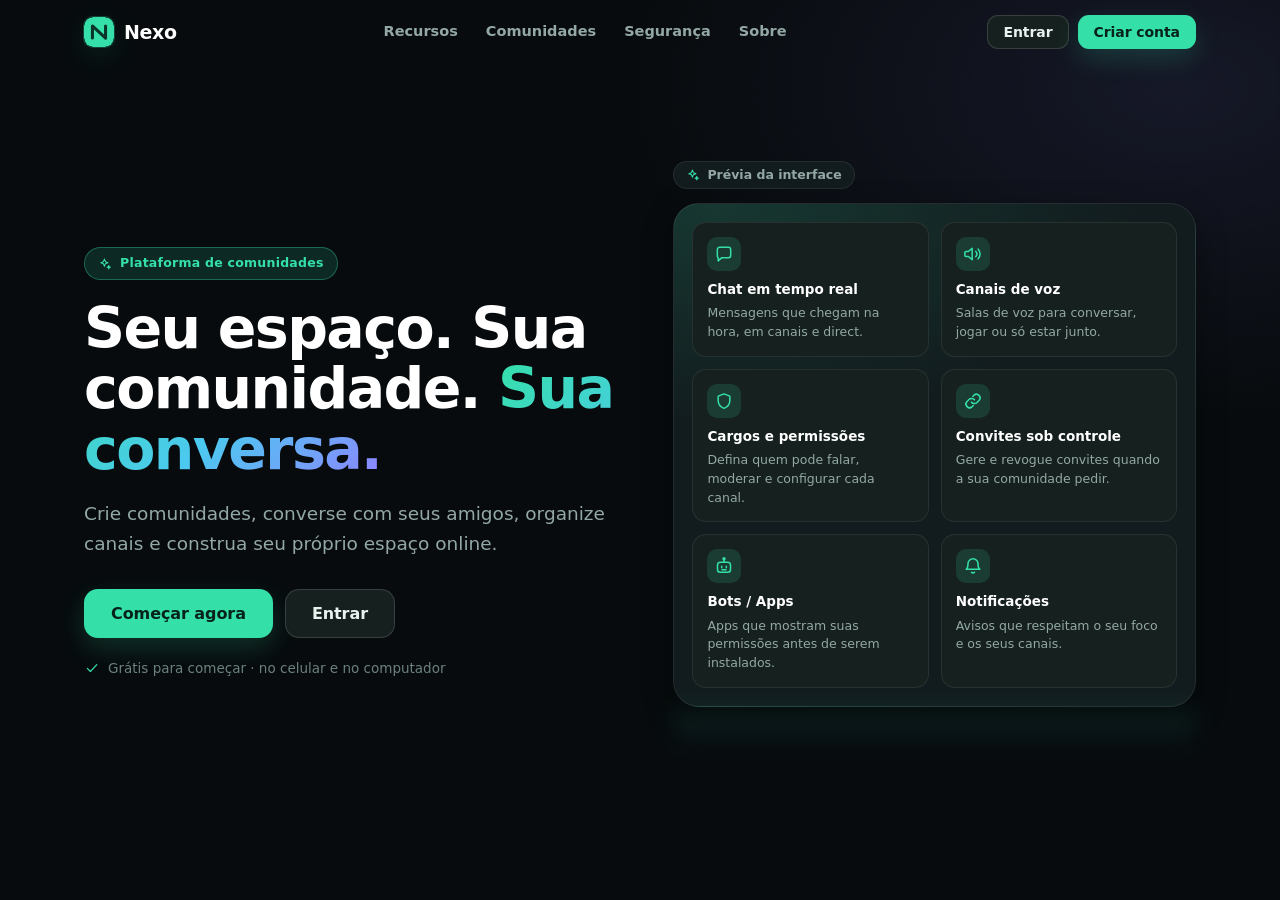
==== commit 05e8ffb4: "Nexo: suporte, 5 apps oficiais e backend do Bot Center de tickets - pagina #/suporte com formulario " ====
--- a/index.html
+++ b/index.html
@@ -11,12 +11,18 @@
   <link rel="stylesheet" href="css/layout.css" />
   <link rel="stylesheet" href="css/components.css" />
   <link rel="stylesheet" href="css/landing.css" />
+  <link rel="stylesheet" href="css/help.css" />
   <link rel="stylesheet" href="css/settings.css" />
   <link rel="stylesheet" href="css/chatmedia.css" />
   <link rel="stylesheet" href="css/admin.css" />
   <link rel="stylesheet" href="css/permui.css" />
   <link rel="stylesheet" href="css/people.css" />
   <link rel="stylesheet" href="css/extras.css" />
+  <link rel="stylesheet" href="css/social.css" />
+  <link rel="stylesheet" href="css/sounds.css" />
+  <link rel="stylesheet" href="css/call.css" />
+  <link rel="stylesheet" href="css/bots.css" />
+  <link rel="stylesheet" href="css/nameplates.css" />
 </head>
 <body>
   <!-- Landing page pública (deslogado) -->
@@ -33,14 +39,14 @@
 
   <!-- Aplicação principal -->
   <div id="screen-app" class="app-shell" hidden>
-    <nav id="rail" class="rail" aria-label="Servidores"></nav>
-    <aside id="sidebar" class="sidebar" aria-label="Canais do servidor"></aside>
+    <nav id="rail" class="rail" aria-label="Servidores" data-i18n-attr="aria-label:ex.servidores"></nav>
+    <aside id="sidebar" class="sidebar" aria-label="Canais do servidor" data-i18n-attr="aria-label:adm.canais2"></aside>
     <main id="main" class="main">
       <header id="channel-header" class="channel-header"></header>
       <div id="main-content" class="main-content"></div>
       <footer id="composer" class="composer" hidden></footer>
     </main>
-    <aside id="members" class="members" aria-label="Membros"></aside>
+    <aside id="members" class="members" aria-label="Membros" data-i18n-attr="aria-label:adm.membros"></aside>
     <div id="scrim" class="scrim" hidden></div>
   </div>
 
@@ -49,24 +55,35 @@
   <div id="popout-root"></div>
   <div id="toast-root" class="toast-root" role="status" aria-live="polite"></div>
 
+  <script src="js/i18n/index.js"></script>
+  <script src="js/i18n/pt-BR.js"></script>
   <script src="js/core.js"></script>
   <script src="js/icons.js"></script>
+  <script src="js/profileart.js"></script>
+  <script src="js/region.js"></script>
   <script src="js/store.js"></script>
   <script src="js/seed.js"></script>
-  <script src="js/providers.js"></script>
   <script src="js/api.js"></script>
+  <script src="js/firebase.js"></script>
   <script src="js/ui.js"></script>
   <script src="js/views.js"></script>
   <script src="js/pages.js"></script>
   <script src="js/modals.js"></script>
   <!-- módulos auto-contidos (registram ações com prefixo próprio) -->
   <script src="js/landing.js"></script>
+  <script src="js/help.js"></script>
   <script src="js/chatmedia.js"></script>
   <script src="js/admin.js"></script>
   <script src="js/permui.js"></script>
+  <script src="js/social.js"></script>
   <script src="js/people.js"></script>
   <script src="js/extras.js"></script>
+  <script src="js/sounds.js"></script>
+  <script src="js/call.js"></script>
   <script src="js/settings.js"></script>
+  <script src="js/nameplates.js"></script>
+  <script src="js/remote.js"></script>
+  <script src="js/bots.js"></script>
   <script src="js/app.js"></script>
 </body>
 </html>
--- a/css/tokens.css
+++ b/css/tokens.css
@@ -108,7 +108,8 @@
   --accent: #0b9e75;
   --accent-strong: #08845f;
   --accent-soft: rgba(11, 158, 117, 0.12);
-  --accent-contrast: #ffffff;
+  /* tinta escura sobre o verde médio: 4,9:1 (o branco dava só 3,4:1) */
+  --accent-contrast: #06231a;
 
   --violet: #6154e0;
   --violet-soft: rgba(97, 84, 224, 0.12);
--- a/css/layout.css
+++ b/css/layout.css
@@ -189,14 +189,22 @@
   opacity: 0;
   pointer-events: none;
   transition: opacity var(--fast) var(--ease), transform var(--fast) var(--ease);
+  transition-delay: 0ms; /* some sem atraso ao sair do ícone */
   box-shadow: var(--shadow-2);
   z-index: 70;
 }
 
 .rail__item:hover .rail__tip,
-.rail__profile:hover .rail__tip {
+.rail__profile:hover .rail__tip,
+.rail__item:focus-visible .rail__tip,
+.rail__profile:focus-visible .rail__tip {
   opacity: 1;
   transform: translateY(-50%) translateX(0);
+}
+
+.rail__item:hover .rail__tip,
+.rail__profile:hover .rail__tip {
+  transition-delay: 350ms; /* pequeno atraso antes de aparecer */
 }
 
 .rail__spacer {
@@ -497,6 +505,85 @@
   margin-left: 4px;
 }
 
+/* -------- canal de voz ao vivo (alguém conectado) -------- */
+.chan.is-live {
+  background: var(--accent-soft);
+}
+
+.chan.is-live:hover {
+  background: var(--accent-soft);
+  filter: brightness(1.12);
+}
+
+.chan.is-live .chan__main,
+.chan.is-live .chan__name,
+.chan.is-live .chan__ico {
+  color: var(--accent);
+}
+
+.chan.is-live .chan__ico {
+  opacity: 1;
+}
+
+.chan__live {
+  flex: 0 0 auto;
+  width: 7px;
+  height: 7px;
+  border-radius: 50%;
+  background: var(--accent);
+  box-shadow: 0 0 6px var(--accent);
+  animation: chan-live 2.4s ease-in-out infinite;
+}
+
+@keyframes chan-live {
+  0%,
+  100% {
+    opacity: 1;
+    transform: scale(1);
+  }
+  50% {
+    opacity: 0.55;
+    transform: scale(0.82);
+  }
+}
+
+/* eu estou na call: destaque mais forte + "Conectado" */
+.chan.is-connected {
+  background: var(--accent-soft);
+  box-shadow: inset 0 0 0 1px var(--accent-soft);
+}
+
+.chan.is-connected::before {
+  content: "";
+  position: absolute;
+  left: 0;
+  top: 22%;
+  height: 56%;
+  width: 2.5px;
+  border-radius: 0 3px 3px 0;
+  background: var(--accent);
+}
+
+.chan.is-connected .chan__name {
+  font-weight: 700;
+}
+
+.chan__conn {
+  display: inline-flex;
+  align-items: center;
+  gap: 3px;
+  flex: 0 0 auto;
+  padding: 2px 7px;
+  border-radius: 999px;
+  font-size: 9.5px;
+  font-weight: 700;
+  letter-spacing: 0.05em;
+  text-transform: uppercase;
+  color: var(--accent);
+  background: var(--bg-sidebar);
+  border: 1px solid var(--accent-soft);
+}
+
 /* doca de voz */
 .voice-dock {
   margin: 8px;
@@ -513,6 +600,17 @@
   color: var(--accent);
 }
 
+/* ponto verde pulsante da conexão ativa */
+.voice-dock__live {
+  flex: 0 0 auto;
+  width: 8px;
+  height: 8px;
+  border-radius: 50%;
+  background: var(--accent);
+  box-shadow: 0 0 8px var(--accent);
+  animation: chan-live 2.4s ease-in-out infinite;
+}
+
 .voice-dock__txt {
   display: flex;
   flex-direction: column;
@@ -532,6 +630,68 @@
   font-size: 11.5px;
   color: var(--text-dim);
   margin: 6px 0 8px;
+}
+
+/* estado real da mídia + ações essenciais (o dock é um atalho da
+   mesma sala: nada aqui decide sozinho) */
+.voice-dock__share {
+  display: flex;
+  align-items: center;
+  gap: 6px;
+  font-size: 11.5px;
+  font-weight: 600;
+  color: var(--accent);
+  margin: -2px 0 8px;
+}
+
+.voice-dock__acts {
+  display: flex;
+  align-items: center;
+  gap: 6px;
+}
+
+.voice-dock__btn {
+  flex: 0 0 auto;
+  width: 34px;
+  height: 34px;
+  display: grid;
+  place-items: center;
+  border-radius: var(--r-sm);
+  border: 1px solid rgba(53, 224, 168, 0.3);
+  background: rgba(255, 255, 255, 0.05);
+  font-size: 15px;
+  line-height: 1;
+  cursor: pointer;
+  transition: background var(--fast) var(--ease), border-color var(--fast) var(--ease),
+    transform var(--fast) var(--ease);
+}
+
+.voice-dock__btn:hover {
+  background: rgba(255, 255, 255, 0.1);
+  border-color: rgba(53, 224, 168, 0.55);
+  transform: translateY(-1px);
+}
+
+.voice-dock__btn:active {
+  transform: translateY(0);
+}
+
+.voice-dock__btn:focus-visible {
+  outline: 2px solid var(--accent);
+  outline-offset: 2px;
+}
+
+.voice-dock__btn.is-off {
+  border-color: rgba(224, 66, 82, 0.45);
+  background: rgba(224, 66, 82, 0.16);
+}
+
+.voice-dock__leave {
+  flex: 1 1 auto;
+  justify-content: center;
+  min-width: 0;
+  white-space: nowrap;
+  overflow: hidden;
 }
 
 /* navegação da home */
@@ -726,6 +886,7 @@
 
 .dm-row__txt {
   min-width: 0;
+  flex: 1 1 auto;
   display: flex;
   flex-direction: column;
   line-height: 1.3;
@@ -739,6 +900,93 @@
 .dm-row__txt small {
   font-size: 12px;
   color: var(--text-dim);
+}
+
+/* horário + contador de não lidas */
+.dm-row__meta {
+  flex: 0 0 auto;
+  display: flex;
+  flex-direction: column;
+  align-items: flex-end;
+  gap: 4px;
+}
+
+.dm-row__meta time {
+  font-size: 11px;
+  color: var(--text-dim);
+}
+
+/* cabeçalho da seção com ações à direita (ex.: conversas ocultas) */
+.side-section__acts {
+  display: inline-flex;
+  align-items: center;
+  gap: 1px;
+}
+
+/* botão "…" de opções da conversa: fica por cima da linha (que é um
+   <button>) e o clique cai nele, não na conversa */
+.dm-row {
+  position: relative;
+  padding-right: 30px;
+}
+
+/* linha da lista "Conversas ocultas": é uma <div> com botão próprio */
+.dm-row--hidden {
+  padding-right: 8px;
+  cursor: default;
+}
+
+.dm-row__more {
+  position: absolute;
+  right: 4px;
+  top: 50%;
+  transform: translateY(-50%);
+  width: 22px;
+  height: 22px;
+  display: grid;
+  place-items: center;
+  border-radius: var(--r-xs, 6px);
+  color: var(--text-dim);
+  opacity: 0;
+  transition: opacity var(--fast), background var(--fast);
+  cursor: pointer;
+}
+
+.dm-row:hover .dm-row__more,
+.dm-row:focus-within .dm-row__more,
+.dm-row__more:focus-visible,
+.dm-row__more:hover {
+  opacity: 1;
+}
+
+.dm-row__more:hover,
+.dm-row__more:focus-visible {
+  background: var(--bg-active);
+  color: var(--text);
+}
+
+@media (hover: none) {
+  .dm-row__more {
+    opacity: 0.75;
+  }
+}
+
+.dm-row.is-unread .dm-row__txt strong {
+  color: var(--text-strong);
+  font-weight: 800;
+}
+
+.dm-row__dot {
+  min-width: 18px;
+  height: 18px;
+  padding: 0 5px;
+  display: grid;
+  place-items: center;
+  border-radius: var(--r-pill);
+  background: var(--accent);
+  color: var(--accent-contrast);
+  font-size: 11px;
+  font-weight: 800;
 }
 
 /* ================= MAIN ================= */
@@ -765,7 +1013,14 @@
 }
 
 .header__burger {
-  display: none;
+  display: grid;
+}
+
+/* menu fechado/recolhido: o botão sinaliza que a barra lateral
+   está escondida (estado visual além do aria-expanded) */
+.header__burger[aria-expanded="false"] {
+  color: var(--accent);
+  background: var(--accent-soft);
 }
 
 .header__ico {
@@ -1203,11 +1458,34 @@
   gap: 10px;
 }
 
-.voice-room__note {
-  font-size: 12px;
-  color: var(--text-dim);
-  max-width: 420px;
-  text-align: center;
+.voice-room__actions .btn {
+  min-width: 230px;
+  justify-content: center;
+}
+
+/* linha de estado da sala aberta (conexão / tela / mudo) */
+.voice-room__live {
+  display: flex;
+  align-items: center;
+  gap: 8px;
+  margin: -6px 0 0;
+  padding: 8px 14px;
+  border-radius: var(--r-pill);
+  font-size: 13px;
+  font-weight: 600;
+  color: var(--accent);
+  background: rgba(53, 224, 168, 0.1);
+  border: 1px solid rgba(53, 224, 168, 0.32);
+}
+
+.voice-card.is-me {
+  border-color: rgba(53, 224, 168, 0.45);
+  background: linear-gradient(160deg, rgba(53, 224, 168, 0.1), var(--bg-panel));
+}
+
+.voice-card.is-speaking {
+  border-color: rgba(53, 224, 168, 0.6);
+  box-shadow: 0 0 24px rgba(53, 224, 168, 0.16);
 }
 
 /* ================= MEMBROS ================= */
@@ -1255,6 +1533,98 @@
 
 .members__group[style] {
   color: var(--gc);
+}
+
+/* ---- "Ativo agora": amigos em canal de voz (coluna direita) ---- */
+.active-now {
+  margin: 2px 0 10px;
+  border: 1px solid var(--border);
+  border-radius: var(--r-md);
+  background: var(--bg-elev);
+  overflow: hidden;
+}
+
+.active-now__head {
+  display: flex;
+  align-items: center;
+  justify-content: space-between;
+  gap: 8px;
+  width: 100%;
+  padding: 8px 10px;
+  font-size: 10.5px;
+  font-weight: 700;
+  letter-spacing: 0.09em;
+  text-transform: uppercase;
+  color: var(--text-dim);
+  transition: color var(--fast);
+}
+
+.active-now__head:hover { color: var(--text); }
+.active-now__chev { display: inline-flex; opacity: 0.7; }
+
+.active-now__body { padding: 2px 6px 6px; }
+
+.active-now__row {
+  display: flex;
+  align-items: center;
+  gap: 8px;
+  width: 100%;
+  padding: 6px;
+  border-radius: var(--r-sm);
+  text-align: left;
+  transition: background var(--fast);
+}
+
+.active-now__row:hover { background: var(--bg-hover); }
+
+.active-now__txt {
+  min-width: 0;
+  flex: 1 1 auto;
+  display: flex;
+  flex-direction: column;
+  gap: 1px;
+}
+
+.active-now__txt strong {
+  font-size: 12.5px;
+  font-weight: 650;
+  color: var(--text);
+}
+
+.active-now__txt small {
+  display: inline-flex;
+  align-items: center;
+  gap: 4px;
+  font-size: 11px;
+  font-weight: 600;
+  color: var(--accent);
+}
+
+.active-now__txt small svg { flex: 0 0 auto; }
+
+.active-now__txt em {
+  font-style: normal;
+  font-size: 10.5px;
+  color: var(--text-dim);
+}
+
+.active-now__stack {
+  display: flex;
+  align-items: center;
+  flex: 0 0 auto;
+}
+
+.active-now__stack .avatar {
+  margin-left: -7px;
+  box-shadow: 0 0 0 2px var(--bg-elev);
+}
+
+.active-now__stack .avatar:first-child { margin-left: 0; }
+.active-now__stack .chan__more { margin-left: 4px; }
+
+/* ---- telas estreitas: a coluna de membros vira gaveta ---- */
+@media (max-width: 900px) {
+  .active-now__stack { display: none; }
 }
 
 .member {
@@ -1445,6 +1815,14 @@
   backdrop-filter: blur(2px);
 }
 
+/* desktop: a barra lateral recolhe de verdade (mesmo espírito do
+   members-off); o <main> é flex e ocupa o espaço que ela devolve */
+@media (min-width: 900px) {
+  .app-shell.sidebar-off .sidebar {
+    display: none;
+  }
+}
+
 @media (min-width: 1200px) {
   .app-shell.members-off .members {
     display: none;
@@ -1505,10 +1883,6 @@
     transform: none;
   }
 
-  .header__burger {
-    display: grid;
-  }
-
   .header__actions .btn span {
     display: none;
   }
--- a/css/components.css
+++ b/css/components.css
@@ -52,28 +52,73 @@
   transform: translateY(1px);
 }
 
+/* Foto enviada ou modelo original do Nexo (js/profileart.js):
+   preenchem a caixa inteira e são recortadas pelo círculo do .avatar */
+.avatar__img,
+.avatar__art {
+  position: absolute;
+  inset: 0;
+  border-radius: 50%;
+  overflow: hidden;
+  display: block;
+  line-height: 0;
+}
+
+.avatar__img img {
+  width: 100%;
+  height: 100%;
+  object-fit: cover;
+  display: block;
+}
+
+.avatar__art svg {
+  display: block;
+  width: 100%;
+  height: 100%;
+}
+
+/* Ponto de status do avatar: o selo fica com o fundo da sidebar e
+   dentro dele entra o SÍMBOLO do status (js/icons.js). Sem máscara
+   disponível, continua sendo o círculo colorido de sempre. */
 .avatar__dot {
   position: absolute;
   right: -1px;
   bottom: -1px;
   width: 34%;
   height: 34%;
-  min-width: 9px;
-  min-height: 9px;
+  min-width: 15px;
+  min-height: 15px;
   border-radius: 50%;
-  border: 2.5px solid var(--bg-sidebar);
-  background: var(--offline);
-}
-
-.avatar__dot[data-status="online"] { background: var(--online); }
-.avatar__dot[data-status="idle"] { background: var(--idle); }
-.avatar__dot[data-status="dnd"] { background: var(--dnd); }
-.avatar__dot[data-status="offline"] { background: var(--offline); }
+  border: 2px solid var(--bg-sidebar);
+  background: var(--bg-sidebar);
+}
+
+.avatar__dot::after {
+  content: "";
+  position: absolute;
+  inset: 0.5px;
+  border-radius: 50%;
+  background: var(--st-color, var(--offline));
+}
+
+.avatar__dot[data-status="online"] { --st-color: var(--online); }
+.avatar__dot[data-status="idle"] { --st-color: var(--idle); }
+.avatar__dot[data-status="dnd"] { --st-color: var(--dnd); }
+.avatar__dot[data-status="offline"] { --st-color: var(--offline); }
+
+@supports (mask: url("")) {
+  .avatar__dot::after {
+    border-radius: 0;
+    -webkit-mask: var(--st-sym) center / contain no-repeat;
+    mask: var(--st-sym) center / contain no-repeat;
+  }
+}
 
 .chat .avatar__dot,
 .msg .avatar__dot,
 .auth .avatar__dot {
   border-color: var(--bg-main);
+  background: var(--bg-main);
 }
 
 /* ================= ÍCONE DE SERVIDOR ================= */
@@ -197,6 +242,21 @@
   display: inline-block;
 }
 
+/* tela de espera do sync de boot (deep links #/s/... com cache frio) */
+.syncwait {
+  display: flex;
+  flex-direction: column;
+  align-items: center;
+  justify-content: center;
+  gap: 14px;
+  padding: 88px 24px;
+  color: var(--text-muted);
+  text-align: center;
+}
+
+.syncwait__spin { width: 26px; height: 26px; border-width: 2.5px; }
+.syncwait p { margin: 0; font-size: 14px; }
+
 @keyframes spin { to { transform: rotate(360deg); } }
 
 /* ================= CAMPOS ================= */
@@ -720,15 +780,60 @@
 
 .status-pill::before {
   content: "";
-  width: 7px;
-  height: 7px;
+  width: 13px;
+  height: 13px;
+  flex: none;
   border-radius: 50%;
-  background: var(--offline);
-}
-
-.status-pill[data-status="online"]::before { background: var(--online); }
-.status-pill[data-status="idle"]::before { background: var(--idle); }
-.status-pill[data-status="dnd"]::before { background: var(--dnd); }
+  background: var(--st-color, var(--offline));
+}
+
+.status-pill[data-status="online"] { --st-color: var(--online); }
+.status-pill[data-status="idle"] { --st-color: var(--idle); }
+.status-pill[data-status="dnd"] { --st-color: var(--dnd); }
+.status-pill[data-status="offline"] { --st-color: var(--offline); }
+
+@supports (mask: url("")) {
+  .status-pill::before {
+    border-radius: 0;
+    -webkit-mask: var(--st-sym) center / contain no-repeat;
+    mask: var(--st-sym) center / contain no-repeat;
+  }
+}
+
+/* ================= SÍMBOLO DE STATUS (SVG) =================
+   Versão em SVG real (NX.statusIcon) para onde o selo precisa de
+   nome acessível ou da versão SELECIONADA — menu de status, por
+   exemplo. A cor vem do próprio status, então funciona nos dois     temas. */
+.stico {
+  position: relative;
+  display: inline-flex;
+  align-items: center;
+  justify-content: center;
+  flex: none;
+  width: var(--stico, 16px);
+  height: var(--stico, 16px);
+  color: var(--st-color, var(--offline));
+}
+
+.stico--online { --st-color: var(--online); }
+.stico--idle { --st-color: var(--idle); }
+.stico--dnd { --st-color: var(--dnd); }
+.stico--offline { --st-color: var(--offline); }
+
+.stico__svg {
+  width: 100%;
+  height: 100%;
+}
+
+/* seleção: anel duplo em torno do símbolo (não depende só da cor) */
+.stico--sel::after {
+  content: "";
+  position: absolute;
+  inset: -3px;
+  border: 1.5px solid currentColor;
+  border-radius: 50%;
+  opacity: 0.75;
+}
 
 .dot-online {
   width: 7px;
@@ -910,67 +1015,6 @@
   flex-wrap: wrap;
 }
 
-.auth__demo {
-  margin-top: 22px;
-  padding: 13px 15px;
-  border: 1px dashed var(--border-strong);
-  border-radius: var(--r-md);
-  display: flex;
-  align-items: center;
-  justify-content: space-between;
-  gap: 12px;
-  flex-wrap: wrap;
-  background: var(--bg-panel);
-}
-
-.auth__demo div { display: flex; flex-direction: column; gap: 2px; }
-.auth__demo strong { font-size: 13.5px; color: var(--text); }
-.auth__demo span { font-size: 12.5px; color: var(--text-dim); }
-.auth__demo code {
-  font-family: var(--font-mono);
-  background: var(--bg-input);
-  padding: 1px 6px;
-  border-radius: 5px;
-  color: var(--accent);
-}
-
-/* divisor "ou" */
-.auth__divider {
-  display: flex;
-  align-items: center;
-  gap: 12px;
-  margin: 18px 0 14px;
-  color: var(--text-dim);
-  font-size: 12.5px;
-  text-transform: uppercase;
-  letter-spacing: 0.08em;
-}
-.auth__divider::before,
-.auth__divider::after {
-  content: "";
-  flex: 1;
-  height: 1px;
-  background: var(--border);
-}
-
-/* aviso honesto sobre o provedor de e-mail */
-.auth__notice {
-  display: flex;
-  gap: 10px;
-  align-items: flex-start;
-  padding: 11px 13px;
-  border-radius: var(--r-sm);
-  border: 1px solid var(--border);
-  background: var(--bg-panel);
-  font-size: 13.5px;
-  line-height: 1.5;
-  color: var(--text-muted);
-  margin: 0 0 18px;
-}
-.auth__notice svg { flex: 0 0 auto; margin-top: 1px; }
-.auth__notice--ok { border-color: rgba(53, 224, 168, 0.4); background: var(--accent-soft); color: var(--text); }
-.auth__notice--warn { border-color: rgba(255, 200, 87, 0.42); background: rgba(255, 200, 87, 0.11); color: var(--text); }
-
 /* aviso genérico em modais/notices */
 .notice {
   display: flex;
@@ -1007,17 +1051,112 @@
 .pw-rules li.is-ok { color: var(--accent); }
 .pw-rules li.is-ok svg { opacity: 1; }
 
-/* botão do Google */
+/* recado fixo sob o formulário de acesso
+   (esqueci a senha / conta ativada na hora) */
+.auth__note {
+  display: flex;
+  align-items: flex-start;
+  gap: 8px;
+  margin-top: 14px;
+  padding: 10px 12px;
+  border: 1px dashed var(--border-strong);
+  border-radius: var(--r-md);
+  background: var(--bg-elev);
+  color: var(--text-muted);
+  font-size: 12.5px;
+  line-height: 1.5;
+}
+.auth__note svg { flex: 0 0 auto; opacity: 0.8; margin-top: 1px; }
+
+/* ---------- confirmação de e-mail ---------- */
+/* selo no topo da tela (esperando / confirmado / problema) */
+.auth__badge {
+  width: 54px;
+  height: 54px;
+  border-radius: 50%;
+  display: grid;
+  place-items: center;
+  margin: 0 0 14px;
+  background: var(--accent-soft);
+  color: var(--accent);
+  border: 1px solid rgba(53, 224, 168, 0.35);
+}
+.auth__badge--wait {
+  background: var(--bg-elev);
+  color: var(--text-muted);
+  border-color: var(--border-strong);
+}
+.auth__badge--warn {
+  background: var(--danger-soft);
+  color: var(--danger);
+  border-color: rgba(255, 107, 122, 0.35);
+}
+
+/* endereço parcialmente oculto: a pessoa reconhece o domínio,
+   mas o começo do usuário fica coberto */
+.auth__mail {
+  display: block;
+  font-weight: 600;
+  font-size: 14.5px;
+  color: var(--text);
+  background: var(--bg-elev);
+  border: 1px solid var(--border-strong);
+  border-radius: var(--r-md);
+  padding: 9px 12px;
+  margin: 2px 0 12px;
+  word-break: break-all;
+}
+
+.auth__hint {
+  margin: 10px 0 0;
+  font-size: 12px;
+  line-height: 1.5;
+  color: var(--text-muted);
+}
+
+/* contagem regressiva do reenvio, dentro do botão */
+.btn__count {
+  opacity: 0.75;
+  font-variant-numeric: tabular-nums;
+}
+.btn__count[hidden] { display: none; }
+
+/* divisor "ou" entre o formulário e o acesso pelo Google */
+.auth__divider {
+  display: flex;
+  align-items: center;
+  gap: 12px;
+  margin: 16px 0 12px;
+  color: var(--text-muted);
+  font-size: 12px;
+  font-weight: 600;
+  text-transform: uppercase;
+  letter-spacing: 0.06em;
+}
+.auth__divider::before,
+.auth__divider::after {
+  content: "";
+  flex: 1 1 auto;
+  height: 1px;
+  background: var(--border);
+}
+
+/* botão do Google: branco no dark e no light, como no material
+   da marca — legível nos dois temas */
 .btn--google {
-  justify-content: center;
-  gap: 10px;
-  background: var(--bg-elev);
-  color: var(--text);
-  border-color: var(--border-strong);
+  background: #ffffff;
+  color: #1f1f1f;
+  border-color: rgba(0, 0, 0, 0.14);
   font-weight: 600;
 }
-.btn--google:hover { background: var(--bg-elev-2); border-color: var(--border-strong); }
+.btn--google:hover {
+  background: #f6f8f7;
+  border-color: rgba(0, 0, 0, 0.24);
+}
 .btn--google svg { flex: 0 0 auto; }
+
+/* "Esqueci minha senha" alinhado ao checkbox */
+.auth__forgot { font-size: 13px; }
 
 /* avatar picker */
 .avatar-picker {
@@ -1054,6 +1193,10 @@
 
 .emoji-grid__item:hover { transform: translateY(-2px); background: var(--bg-elev-2); }
 .emoji-grid__item.is-on { border-color: var(--accent); background: var(--accent-soft); }
+/* primeira casa do seletor: "padrão" (sem emoji) — o ícone volta a ser
+   o monograma/iniciais do Nexo */
+.emoji-grid__item--none { display: grid; place-items: center; color: var(--text-muted); }
+.emoji-grid__item--none.is-on { color: var(--accent); }
 
 .swatch-row { display: flex; gap: 7px; flex-wrap: wrap; }
 
@@ -1196,6 +1339,95 @@
   margin: 0 auto 14px;
 }
 
+/* ================= SERVIDOR OFICIAL NEXO ================= */
+.tag--official {
+  background: var(--accent-soft);
+  border-color: color-mix(in srgb, var(--accent) 50%, transparent);
+  color: var(--accent);
+}
+
+.official-slot[hidden] { display: none !important; }
+
+.official-stats {
+  font-size: 12.5px;
+  color: var(--text-dim);
+  margin: 0 0 14px;
+}
+
+.official-actions {
+  display: flex;
+  flex-wrap: wrap;
+  gap: 10px;
+}
+.official-actions .btn { flex: 1 1 auto; }
+
+.official-card__loading {
+  display: flex;
+  align-items: center;
+  justify-content: center;
+  gap: 10px;
+  padding: 26px 0;
+  color: var(--text-muted);
+  font-size: 14px;
+}
+.official-card__loading svg { color: var(--accent); }
+
+.official-card .tag--official { margin-bottom: 12px; }
+
+.official-chlist {
+  display: flex;
+  flex-direction: column;
+  gap: 14px;
+  text-align: left;
+  background: var(--bg-elev);
+  border: 1px solid var(--border);
+  border-radius: var(--r-md);
+  padding: 14px;
+  margin-bottom: 18px;
+}
+
+.official-chgroup__name {
+  display: block;
+  font-size: 10.5px;
+  font-weight: 800;
+  letter-spacing: 0.09em;
+  text-transform: uppercase;
+  color: var(--text-dim);
+  margin-bottom: 8px;
+}
+
+.official-chgroup ul {
+  list-style: none;
+  margin: 0;
+  padding: 0;
+  display: flex;
+  flex-direction: column;
+  gap: 5px;
+}
+
+.official-chgroup li {
+  display: flex;
+  align-items: center;
+  flex-wrap: wrap;
+  gap: 7px;
+  font-size: 13.5px;
+  color: var(--text);
+}
+.official-chgroup li svg { color: var(--text-dim); flex: 0 0 auto; }
+.official-chgroup li small {
+  flex: 1 1 100%;
+  font-size: 11.5px;
+  color: var(--text-dim);
+  line-height: 1.45;
+  padding-left: 21px;
+}
+.official-ch__hash {
+  color: var(--text-dim);
+  font-weight: 700;
+  width: 14px;
+  text-align: center;
+}
+
 /* ================= PÁGINAS ================= */
 .page {
   padding: 26px clamp(16px, 3vw, 34px) 46px;
@@ -1570,27 +1802,14 @@
   margin: 0 auto;
 }
 
-.profile-card__banner {
-  height: 118px;
-  background:
-    linear-gradient(130deg, color-mix(in srgb, var(--pc) 75%, #000 20%), color-mix(in srgb, var(--pc) 35%, #101a19 60%));
+/* sem banner de perfil: o cartão começa direto no conteúdo */
+.profile-card__body {
+  padding: 18px 26px 22px;
   position: relative;
 }
 
-.profile-card__banner::after {
-  content: "";
-  position: absolute;
-  inset: 0;
-  background: radial-gradient(400px 120px at 80% 0%, rgba(255, 255, 255, 0.25), transparent 70%);
-}
-
-.profile-card__body {
-  padding: 0 26px 22px;
-  position: relative;
-}
-
 .profile-card__avatar {
-  margin-top: -44px;
+  margin-top: 0;
   margin-bottom: 10px;
 }
 
@@ -1944,14 +2163,10 @@
 /* cartão do membro */
 .member-card { position: relative; }
 
-.member-card__banner {
-  height: 66px;
-  background: linear-gradient(130deg, color-mix(in srgb, var(--pc) 80%, #000 15%), color-mix(in srgb, var(--pc) 30%, #0f1719 70%));
-}
-
-.member-card__body { padding: 0 16px 16px; text-align: center; }
-
-.member-card__avatar { margin-top: -34px; display: flex; justify-content: center; }
+/* sem banner: o cartão do membro começa direto no avatar */
+.member-card__body { padding: 16px 16px 16px; text-align: center; }
+
+.member-card__avatar { margin-top: 0; display: flex; justify-content: center; }
 .member-card__avatar .avatar { box-shadow: 0 0 0 4px var(--bg-elev); }
 
 .member-card h3 { margin: 9px 0 2px; font-size: 18px; color: var(--text-strong); letter-spacing: -0.02em; }
--- a/css/landing.css
+++ b/css/landing.css
@@ -345,478 +345,89 @@
 }
 
 /* ---------------- mockup da plataforma ---------------- */
-.lp-mock {
+/* ---------------- painel do herói (capacidades reais, sem dados falsos) ---------------- */
+.lp-panel {
   position: relative;
   margin: 0;
-  min-width: 0;
-}
-
-.lp-mock__badge {
+}
+
+.lp-panel__badge {
   display: inline-flex;
   align-items: center;
   gap: 7px;
-  margin-bottom: 12px;
-  font-size: 11.5px;
-  font-weight: 800;
-  letter-spacing: 0.13em;
-  text-transform: uppercase;
-  color: var(--text-dim);
-}
-
-.lp-mock__badge svg {
-  color: var(--accent);
-}
-
-.lp-mock__frame {
-  position: relative;
-  overflow: hidden;
-  border: 1px solid var(--border-strong);
-  border-radius: var(--r-xl);
-  background: var(--bg-panel);
-  box-shadow: inset 0 1px 0 rgba(255, 255, 255, 0.06), var(--shadow-3);
-}
-
-/* brilho suave que atravessa a moldura */
-.lp-mock__frame::after {
-  content: "";
-  position: absolute;
-  inset: -10%;
-  pointer-events: none;
-  background: linear-gradient(
-    112deg,
-    transparent 34%,
-    rgba(255, 255, 255, 0.05) 46%,
-    rgba(53, 224, 168, 0.12) 52%,
-    transparent 66%
-  );
-  transform: translateX(-65%);
-  animation: lpShine 7.5s var(--ease) infinite;
-}
-
-@keyframes lpShine {
-  0%, 58% { transform: translateX(-65%); }
-  92%, 100% { transform: translateX(65%); }
-}
-
-.lp-mock__bar {
-  display: flex;
-  align-items: center;
-  gap: 10px;
-  height: 36px;
-  padding-inline: 13px;
-  background: var(--bg-elev);
-  border-bottom: 1px solid var(--border);
-}
-
-.lp-mock__dots {
-  display: inline-flex;
-  gap: 6px;
-}
-
-.lp-mock__dots i {
-  width: 9px;
-  height: 9px;
-  border-radius: 50%;
-  background: var(--border-strong);
-}
-
-.lp-mock__dots i:first-child { background: rgba(255, 107, 122, 0.7); }
-.lp-mock__dots i:nth-child(2) { background: rgba(255, 200, 87, 0.7); }
-.lp-mock__dots i:nth-child(3) { background: rgba(53, 224, 168, 0.7); }
-
-.lp-mock__url {
-  padding: 3px 12px;
+  margin-bottom: 14px;
+  padding: 6px 12px;
   border: 1px solid var(--border);
   border-radius: var(--r-pill);
-  background: var(--bg-input);
-  font-size: 11px;
-  letter-spacing: 0.04em;
-  color: var(--text-dim);
-}
-
-.lp-mock__env {
-  display: inline-flex;
-  align-items: center;
+  background: var(--bg-panel);
+  color: var(--text-muted);
+  font-size: 12.5px;
+  font-weight: 600;
+  line-height: 1;
+}
+
+.lp-panel__badge svg {
+  color: var(--accent);
+  flex: none;
+}
+
+.lp-panel__frame {
+  position: relative;
+  padding: 18px;
+  border: 1px solid var(--border);
+  border-radius: var(--r-xl);
+  background: var(--bg-panel)
+    radial-gradient(620px 320px at 8% 0%, var(--accent-soft), transparent 68%);
+  box-shadow: var(--shadow-2);
+}
+
+.lp-panel__grid {
+  display: grid;
+  grid-template-columns: repeat(2, minmax(0, 1fr));
+  gap: 12px;
+}
+
+.lp-panel__tile {
+  display: flex;
+  flex-direction: column;
   gap: 5px;
-  margin-left: auto;
-  font-size: 10.5px;
-  font-weight: 700;
-  letter-spacing: 0.06em;
-  text-transform: uppercase;
-  color: var(--accent);
-}
-
-.lp-mock__body {
-  display: grid;
-  grid-template-columns: 48px 156px minmax(0, 1fr) 138px;
-  grid-template-rows: minmax(0, 1fr);
-  height: clamp(322px, 33vw, 408px);
-  overflow: hidden;
-}
-
-/* coluna de servidores */
-.lp-mock__rail {
-  display: flex;
-  flex-direction: column;
-  align-items: center;
-  gap: 9px;
-  padding: 11px 0;
-  background: var(--bg-rail);
-  border-right: 1px solid var(--border);
-}
-
-.lp-mock__srv {
-  position: relative;
+  padding: 14px;
+  border: 1px solid var(--border);
+  border-radius: var(--r-md);
+  background: var(--bg-elev);
+  transition: border-color var(--med) var(--ease), transform var(--med) var(--ease);
+}
+
+.lp-panel__tile:hover {
+  border-color: var(--border-strong);
+  transform: translateY(-2px);
+}
+
+.lp-panel__tileico {
   display: grid;
   place-items: center;
-  width: 36px;
-  height: 36px;
-  border-radius: 13px;
-  background: var(--bg-elev);
-  color: var(--text-muted);
-  font-size: 16px;
-  line-height: 1;
-  flex: none;
-}
-
-.lp-mock__srv.is-active {
-  background: var(--bg-active);
-}
-
-.lp-mock__srv .brand-mark,
-.lp-mock__srv svg {
-  display: block;
-}
-
-.lp-mock__pill {
-  position: absolute;
-  left: -6px;
-  top: 50%;
-  width: 4px;
-  height: 22px;
-  border-radius: 0 var(--r-pill) var(--r-pill) 0;
-  background: var(--accent);
-  transform: translateY(-50%);
-}
-
-.lp-mock__srv--add {
+  width: 34px;
+  height: 34px;
+  margin-bottom: 3px;
+  border-radius: var(--r-sm);
+  background: var(--accent-soft);
   color: var(--accent);
-  border: 1px dashed var(--border-strong);
-  background: transparent;
-}
-
-/* coluna de canais */
-.lp-mock__side {
-  min-width: 0;
-  padding: 10px 9px;
-  background: var(--bg-sidebar);
-  border-right: 1px solid var(--border);
-  overflow: hidden;
-}
-
-.lp-mock__srvhead {
-  display: flex;
-  align-items: center;
-  justify-content: space-between;
-  gap: 6px;
-  padding: 3px 5px 9px;
-  margin-bottom: 4px;
-  border-bottom: 1px solid var(--border);
-  font-size: 13px;
-  font-weight: 750;
+}
+
+.lp-panel__tile strong {
+  font-size: 13.5px;
+  font-weight: 700;
   color: var(--text-strong);
 }
 
-.lp-mock__srvhead span {
-  overflow: hidden;
-  text-overflow: ellipsis;
-  white-space: nowrap;
-}
-
-.lp-mock__srvhead svg {
-  color: var(--text-dim);
-  flex: none;
-}
-
-.lp-mock__cat {
-  margin: 13px 0 5px;
-  padding-inline: 5px;
-  font-size: 10px;
-  font-weight: 800;
-  letter-spacing: 0.09em;
-  color: var(--text-dim);
-}
-
-.lp-mock__chan {
-  position: relative;
-  display: flex;
-  align-items: center;
-  gap: 6px;
-  padding: 5px 7px;
-  border-radius: 8px;
-  font-size: 13px;
-  color: var(--text-muted);
-}
-
-.lp-mock__chan span {
-  overflow: hidden;
-  text-overflow: ellipsis;
-  white-space: nowrap;
-}
-
-.lp-mock__chan svg {
-  color: var(--text-dim);
-  flex: none;
-}
-
-.lp-mock__chan.is-active {
-  background: var(--bg-active);
-  color: var(--text-strong);
-}
-
-.lp-mock__chan.is-active svg {
-  color: var(--accent);
-}
-
-.lp-mock__pulse {
-  margin-left: auto;
-  width: 7px;
-  height: 7px;
-  border-radius: 50%;
-  background: var(--accent);
-  box-shadow: 0 0 0 0 rgba(53, 224, 168, 0.55);
-  animation: lpPulse 1.9s var(--ease) infinite;
-}
-
-@keyframes lpPulse {
-  0% { box-shadow: 0 0 0 0 rgba(53, 224, 168, 0.5); }
-  70% { box-shadow: 0 0 0 7px rgba(53, 224, 168, 0); }
-  100% { box-shadow: 0 0 0 0 rgba(53, 224, 168, 0); }
-}
-
-.lp-mock__peers {
-  margin-left: auto;
-  padding: 1px 6px;
-  border-radius: var(--r-pill);
-  background: var(--bg-hover);
-  font-size: 10px;
-  font-style: normal;
-  font-weight: 700;
-  color: var(--text-dim);
-}
-
-/* área de mensagens */
-.lp-mock__chat {
-  display: flex;
-  flex-direction: column;
-  min-width: 0;
-  background: var(--bg-main);
-}
-
-.lp-mock__chathead {
-  display: flex;
-  align-items: center;
-  gap: 7px;
-  padding: 9px 12px;
-  border-bottom: 1px solid var(--border);
-  font-size: 13px;
-  font-weight: 750;
-  color: var(--text-strong);
-}
-
-.lp-mock__chathead svg {
-  color: var(--text-dim);
-  flex: none;
-}
-
-.lp-mock__topic {
-  margin-left: auto;
-  font-size: 11px;
-  font-style: normal;
-  font-weight: 500;
-  color: var(--text-dim);
-  overflow: hidden;
-  text-overflow: ellipsis;
-  white-space: nowrap;
-}
-
-.lp-mock__msgs {
-  flex: 1 1 auto;
-  min-height: 0;
-  display: flex;
-  flex-direction: column;
-  gap: 11px;
-  padding: 13px 13px 6px;
-  overflow: hidden;
-}
-
-.lp-msg {
-  display: flex;
-  gap: 9px;
-  min-width: 0;
-  opacity: 1;
-  animation: lpMsgIn 0.5s var(--ease) backwards;
-  animation-delay: calc(var(--i, 0) * 0.16s + 0.35s);
-}
-
-@keyframes lpMsgIn {
-  from { opacity: 0; transform: translateY(9px); }
-  to { opacity: 1; transform: none; }
-}
-
-.lp-av {
-  position: relative;
-  display: grid;
-  place-items: center;
-  flex: none;
-  width: 30px;
-  height: 30px;
-  border-radius: 50%;
-  background: var(--av, var(--accent));
-  color: #ffffff;
-  font-size: 11px;
-  font-weight: 800;
-  letter-spacing: 0.02em;
-  box-shadow: inset 0 0 0 1px rgba(255, 255, 255, 0.18);
-  text-transform: uppercase;
-}
-
-.lp-av--sm { width: 26px; height: 26px; font-size: 10px; }
-
-.lp-sdot {
-  position: absolute;
-  right: -2px;
-  bottom: -2px;
-  width: 9px;
-  height: 9px;
-  border-radius: 50%;
-  border: 2px solid var(--bg-main);
-  background: var(--offline);
-}
-
-.lp-sdot[data-s="online"] { background: var(--online); }
-.lp-sdot[data-s="idle"] { background: var(--idle); }
-.lp-sdot[data-s="dnd"] { background: var(--dnd); }
-
-.lp-msg__body {
-  min-width: 0;
-}
-
-.lp-msg__meta {
-  display: flex;
-  align-items: baseline;
-  gap: 8px;
-}
-
-.lp-msg__meta strong {
-  font-size: 12.5px;
-  font-weight: 750;
-  color: var(--text-strong);
-}
-
-.lp-msg__meta time {
-  font-size: 10.5px;
-  color: var(--text-dim);
-}
-
-.lp-msg__body p {
-  margin: 1px 0 0;
+.lp-panel__tile span:not(.lp-panel__tileico) {
   font-size: 12.5px;
   line-height: 1.5;
   color: var(--text-muted);
 }
 
-.lp-mock__composer {
-  display: flex;
-  align-items: center;
-  justify-content: space-between;
-  gap: 8px;
-  margin: 8px 12px 12px;
-  padding: 8px 11px;
-  border: 1px solid var(--border);
-  border-radius: var(--r-sm);
-  background: var(--bg-input);
-  font-size: 12px;
-  color: var(--text-dim);
-}
-
-.lp-mock__composer svg {
-  color: var(--accent);
-  flex: none;
-}
-
-.lp-mock__composer span {
-  min-width: 0;
-  overflow: hidden;
-  text-overflow: ellipsis;
-  white-space: nowrap;
-}
-
-/* membros online */
-.lp-mock__members {
-  min-width: 0;
-  padding: 11px 9px;
-  background: var(--bg-sidebar);
-  border-left: 1px solid var(--border);
-  overflow: hidden;
-}
-
-.lp-mrow {
-  display: flex;
-  align-items: center;
-  gap: 9px;
-  padding: 5px 6px;
-  border-radius: 9px;
-  min-width: 0;
-}
-
-.lp-mrow__txt {
-  display: flex;
-  flex-direction: column;
-  min-width: 0;
-}
-
-.lp-mrow__txt b {
-  font-size: 12.5px;
-  font-weight: 650;
-  color: var(--text-muted);
-  overflow: hidden;
-  text-overflow: ellipsis;
-  white-space: nowrap;
-}
-
-.lp-typing {
-  display: inline-flex;
-  align-items: center;
-  gap: 5px;
-  font-size: 10.5px;
-  font-style: normal;
-  color: var(--accent);
-}
-
-.lp-tdots {
-  display: inline-flex;
-  gap: 3px;
-}
-
-.lp-tdots i {
-  width: 3px;
-  height: 3px;
-  border-radius: 50%;
-  background: var(--accent);
-  animation: lpTyping 1.2s var(--ease) infinite;
-}
-
-.lp-tdots i:nth-child(2) { animation-delay: 0.16s; }
-.lp-tdots i:nth-child(3) { animation-delay: 0.32s; }
-
-@keyframes lpTyping {
-  0%, 60%, 100% { opacity: 0.28; transform: translateY(0); }
-  30% { opacity: 1; transform: translateY(-3px); }
-}
-
-/* reflexo sob a moldura */
-.lp-mock__reflect {
+/* reflexo sob o painel */
+.lp-panel__reflect {
   height: 54px;
   margin-top: 4px;
   border-radius: 0 0 var(--r-xl) var(--r-xl);
@@ -829,6 +440,14 @@
   filter: blur(12px);
   opacity: 0.75;
 }
+
+@media (max-width: 640px) {
+  .lp-panel__grid {
+    grid-template-columns: 1fr;
+  }
+}
+
+
 
 /* ---------------- seções genéricas ---------------- */
 .lp-sec {
@@ -1148,7 +767,7 @@
 
 .lp-foot__top {
   display: grid;
-  grid-template-columns: minmax(0, 1.35fr) repeat(3, minmax(0, 0.85fr));
+  grid-template-columns: minmax(0, 1.35fr) repeat(2, minmax(0, 0.85fr));
   gap: clamp(24px, 3vw, 44px);
 }
 
@@ -1247,15 +866,6 @@
    RESPONSIVO
    ============================================================ */
 
-@media (max-width: 1040px) {
-  .lp-mock__body {
-    grid-template-columns: 48px 156px minmax(0, 1fr);
-  }
-  .lp-mock__members {
-    display: none;
-  }
-}
-
 @media (max-width: 980px) {
   .lp-hero__grid {
     grid-template-columns: minmax(0, 1fr);
@@ -1290,15 +900,6 @@
 }
 
 @media (max-width: 640px) {
-  .lp-mock__body {
-    grid-template-columns: 150px minmax(0, 1fr);
-  }
-  .lp-mock__rail {
-    display: none;
-  }
-  .lp-mock__env {
-    display: none;
-  }
   .lp-grid--3,
   .lp-grid--4,
   .lp-steps {
@@ -1320,18 +921,6 @@
   }
   .lp-foot__top {
     grid-template-columns: minmax(0, 1fr);
-  }
-}
-
-@media (max-width: 470px) {
-  .lp-mock__body {
-    grid-template-columns: minmax(0, 1fr);
-  }
-  .lp-mock__side {
-    display: none;
-  }
-  .lp-mock__url {
-    display: none;
   }
 }
 
--- a/css/help.css
+++ b/css/help.css
@@ -0,0 +1,797 @@
+/* ============================================================
+   NEXO · páginas de ajuda
+   Estilos para #/ajuda, #/suporte, #/termos e #/privacidade —
+   renderizadas em #screen-invite, com a identidade do Nexo.
+   ============================================================ */
+
+/* ---------------- casca da página ---------------- */
+.help {
+  min-height: 100%;
+  display: flex;
+  flex-direction: column;
+  background:
+    radial-gradient(900px 460px at 12% -8%, rgba(53, 224, 168, 0.12), transparent 62%),
+    radial-gradient(760px 420px at 96% 4%, rgba(143, 131, 255, 0.1), transparent 60%),
+    var(--bg-body);
+}
+
+/* ---------------- barra superior ---------------- */
+.help__bar {
+  position: sticky;
+  top: 0;
+  z-index: 5;
+  background: color-mix(in srgb, var(--bg-rail) 86%, transparent);
+  backdrop-filter: blur(14px);
+  -webkit-backdrop-filter: blur(14px);
+  border-bottom: 1px solid var(--border);
+}
+
+.help__bar-inner {
+  width: min(100% - 36px, 1080px);
+  margin-inline: auto;
+  min-height: var(--header-h);
+  display: flex;
+  align-items: center;
+  gap: 18px;
+  padding-block: 10px;
+}
+
+.help__brand {
+  display: inline-flex;
+  align-items: center;
+  gap: 9px;
+  font-weight: 800;
+  font-size: 15px;
+  letter-spacing: -0.02em;
+  color: var(--text);
+  text-decoration: none;
+  flex: 0 0 auto;
+}
+
+.help__nav {
+  display: flex;
+  align-items: center;
+  gap: 4px;
+  margin-left: 6px;
+  overflow-x: auto;
+  scrollbar-width: none;
+  -ms-overflow-style: none;
+}
+.help__nav::-webkit-scrollbar {
+  display: none;
+}
+
+.help__navlink {
+  flex: 0 0 auto;
+  padding: 7px 12px;
+  border-radius: var(--r-pill);
+  font-size: 13.5px;
+  font-weight: 600;
+  color: var(--text-muted);
+  text-decoration: none;
+  white-space: nowrap;
+  transition: color var(--fast) var(--ease), background var(--fast) var(--ease);
+}
+.help__navlink:hover {
+  color: var(--text);
+  background: var(--bg-hover);
+}
+.help__navlink.is-active {
+  color: var(--accent);
+  background: var(--accent-soft);
+}
+
+.help__home {
+  margin-left: auto;
+  flex: 0 0 auto;
+  display: inline-flex;
+  align-items: center;
+  gap: 8px;
+  padding: 8px 14px;
+  border: 1px solid var(--border-strong);
+  border-radius: var(--r-pill);
+  font-size: 13.5px;
+  font-weight: 600;
+  color: var(--text);
+  text-decoration: none;
+  transition: border-color var(--fast) var(--ease), color var(--fast) var(--ease);
+}
+.help__home:hover {
+  border-color: var(--accent);
+  color: var(--accent);
+}
+
+/* ---------------- conteúdo ---------------- */
+.help__main {
+  flex: 1 1 auto;
+  outline: none;
+}
+
+.help__wrap {
+  width: min(100% - 36px, 900px);
+  margin-inline: auto;
+  padding-block: clamp(30px, 5vw, 56px) clamp(56px, 8vw, 96px);
+}
+
+.help__head {
+  margin-bottom: 22px;
+}
+
+.help__eyebrow {
+  display: inline-flex;
+  align-items: center;
+  gap: 7px;
+  padding: 5px 12px;
+  border-radius: var(--r-pill);
+  background: var(--accent-soft);
+  color: var(--accent);
+  font-size: 12.5px;
+  font-weight: 700;
+  letter-spacing: 0.02em;
+}
+
+.help__head h1 {
+  margin: 14px 0 0;
+  font-size: clamp(28px, 5vw, 40px);
+  line-height: 1.12;
+  letter-spacing: -0.03em;
+  color: var(--text-strong);
+}
+
+.help__lead {
+  margin: 0 0 26px;
+  max-width: 68ch;
+  font-size: 16px;
+  line-height: 1.7;
+  color: var(--text-muted);
+}
+
+.help__h2 {
+  margin: 40px 0 16px;
+  font-size: 20px;
+  letter-spacing: -0.02em;
+  color: var(--text-strong);
+}
+.help__h2:first-child {
+  margin-top: 0;
+}
+
+.help__updated {
+  margin: 30px 0 0;
+  font-size: 13px;
+  color: var(--text-dim);
+}
+
+.help__list {
+  margin: 10px 0 0;
+  padding-left: 20px;
+  display: flex;
+  flex-direction: column;
+  gap: 9px;
+  font-size: 14.5px;
+  line-height: 1.65;
+  color: var(--text-muted);
+}
+
+/* ---------------- busca ---------------- */
+.help__searchbox {
+  position: relative;
+  display: flex;
+  align-items: center;
+  gap: 10px;
+  padding: 0 14px;
+  background: var(--bg-input);
+  border: 1px solid var(--border-strong);
+  border-radius: var(--r-md);
+  transition: border-color var(--fast) var(--ease), box-shadow var(--fast) var(--ease);
+}
+.help__searchbox:focus-within {
+  border-color: var(--accent);
+  box-shadow: 0 0 0 3px var(--accent-soft);
+}
+.help__searchbox > svg {
+  flex: 0 0 auto;
+  color: var(--text-dim);
+}
+
+.help__searchbox input {
+  flex: 1 1 auto;
+  min-width: 0;
+  padding: 13px 0;
+  background: none;
+  border: 0;
+  outline: none;
+  font: inherit;
+  font-size: 15px;
+  color: var(--text);
+}
+.help__searchbox input::placeholder {
+  color: var(--text-dim);
+}
+.help__searchbox input::-webkit-search-cancel-button {
+  filter: grayscale(1) opacity(0.6);
+}
+
+.help__searchcount {
+  flex: 0 0 auto;
+  font-size: 12.5px;
+  font-weight: 700;
+  color: var(--text-dim);
+}
+
+.help__empty {
+  margin: 16px 0 0;
+  padding: 18px 20px;
+  border: 1px dashed var(--border-strong);
+  border-radius: var(--r-md);
+  font-size: 14.5px;
+  color: var(--text-muted);
+}
+
+/* ---------------- grade de temas ---------------- */
+.help-grid {
+  display: grid;
+  grid-template-columns: repeat(2, minmax(0, 1fr));
+  gap: 16px;
+}
+
+.help-topic {
+  padding: 22px 22px 24px;
+  background: var(--bg-panel);
+  border: 1px solid var(--border);
+  border-radius: var(--r-lg);
+  transition: border-color var(--med) var(--ease), transform var(--med) var(--ease);
+}
+.help-topic:hover {
+  border-color: var(--border-strong);
+  transform: translateY(-2px);
+}
+.help-topic[hidden] {
+  display: none;
+}
+
+.help-topic__ico {
+  width: 40px;
+  height: 40px;
+  display: grid;
+  place-items: center;
+  margin-bottom: 14px;
+  border-radius: var(--r-sm);
+  background: var(--accent-soft);
+  color: var(--accent);
+}
+
+.help-topic h3 {
+  margin: 0 0 10px;
+  font-size: 16.5px;
+  letter-spacing: -0.015em;
+  color: var(--text-strong);
+}
+
+.help-topic p {
+  margin: 0 0 10px;
+  font-size: 14.5px;
+  line-height: 1.68;
+  color: var(--text-muted);
+}
+.help-topic p:last-child {
+  margin-bottom: 0;
+}
+
+/* ---------------- FAQ ---------------- */
+.help-faqs {
+  display: flex;
+  flex-direction: column;
+  gap: 10px;
+}
+
+.help-faq {
+  background: var(--bg-panel);
+  border: 1px solid var(--border);
+  border-radius: var(--r-md);
+  overflow: hidden;
+}
+.help-faq[hidden] {
+  display: none;
+}
+.help-faq[open] {
+  border-color: var(--border-strong);
+}
+
+.help-faq summary {
+  display: flex;
+  align-items: center;
+  justify-content: space-between;
+  gap: 14px;
+  padding: 15px 18px;
+  cursor: pointer;
+  list-style: none;
+  font-size: 15px;
+  font-weight: 600;
+  color: var(--text);
+  transition: color var(--fast) var(--ease);
+}
+.help-faq summary::-webkit-details-marker {
+  display: none;
+}
+.help-faq summary:hover {
+  color: var(--accent);
+}
+.help-faq summary:focus-visible {
+  outline: 2px solid var(--accent);
+  outline-offset: -2px;
+}
+
+.help-faq__chev {
+  flex: 0 0 auto;
+  display: grid;
+  place-items: center;
+  color: var(--text-dim);
+  transition: transform var(--med) var(--ease);
+}
+.help-faq[open] .help-faq__chev {
+  transform: rotate(180deg);
+}
+
+.help-faq p {
+  margin: 0;
+  padding: 0 18px 17px;
+  font-size: 14.5px;
+  line-height: 1.7;
+  color: var(--text-muted);
+}
+
+/* ---------------- documentos (termos/privacidade) ---------------- */
+.help-docs {
+  display: flex;
+  flex-direction: column;
+  gap: 14px;
+}
+
+.help-doc {
+  padding: 22px 24px;
+  background: var(--bg-panel);
+  border: 1px solid var(--border);
+  border-radius: var(--r-lg);
+}
+
+.help-doc h2 {
+  display: flex;
+  align-items: center;
+  gap: 11px;
+  margin: 0 0 11px;
+  font-size: 17px;
+  letter-spacing: -0.015em;
+  color: var(--text-strong);
+}
+
+.help-doc__n {
+  flex: 0 0 auto;
+  min-width: 28px;
+  height: 28px;
+  display: grid;
+  place-items: center;
+  padding-inline: 8px;
+  border-radius: var(--r-xs);
+  background: var(--accent-soft);
+  color: var(--accent);
+  font-size: 13.5px;
+  font-weight: 800;
+}
+
+.help-doc__ico {
+  flex: 0 0 auto;
+  display: grid;
+  place-items: center;
+  width: 28px;
+  height: 28px;
+  border-radius: var(--r-xs);
+  background: var(--accent-soft);
+  color: var(--accent);
+}
+
+.help-doc p {
+  margin: 0;
+  font-size: 14.8px;
+  line-height: 1.72;
+  color: var(--text-muted);
+}
+
+/* ---------------- avisos ---------------- */
+.help__note {
+  display: flex;
+  gap: 13px;
+  margin: 0 0 24px;
+  padding: 16px 18px;
+  background: var(--bg-panel);
+  border: 1px solid var(--border);
+  border-left: 3px solid var(--accent);
+  border-radius: var(--r-md);
+}
+.help__note > svg {
+  flex: 0 0 auto;
+  margin-top: 2px;
+  color: var(--accent);
+}
+.help__note strong {
+  display: block;
+  margin-bottom: 5px;
+  font-size: 14.5px;
+  color: var(--text-strong);
+}
+.help__note p {
+  margin: 0;
+  font-size: 14.2px;
+  line-height: 1.66;
+  color: var(--text-muted);
+}
+
+.help__note--warn {
+  border-left-color: var(--amber);
+}
+.help__note--warn > svg {
+  color: var(--amber);
+}
+
+/* ---------------- formulário de suporte ---------------- */
+.help-form {
+  display: flex;
+  flex-direction: column;
+  gap: 18px;
+  padding: 24px;
+  background: var(--bg-panel);
+  border: 1px solid var(--border);
+  border-radius: var(--r-lg);
+}
+
+.help-form__row {
+  display: grid;
+  grid-template-columns: minmax(0, 1.4fr) minmax(0, 1fr);
+  gap: 18px;
+}
+
+.help-form__field {
+  display: flex;
+  flex-direction: column;
+  gap: 7px;
+  min-width: 0;
+}
+
+.help-form__field > span {
+  font-size: 13px;
+  font-weight: 700;
+  color: var(--text);
+}
+
+.help-form input,
+.help-form select,
+.help-form textarea {
+  width: 100%;
+  padding: 11px 13px;
+  background: var(--bg-input);
+  border: 1px solid var(--border-strong);
+  border-radius: var(--r-sm);
+  font: inherit;
+  font-size: 14.5px;
+  color: var(--text);
+  transition: border-color var(--fast) var(--ease), box-shadow var(--fast) var(--ease);
+}
+.help-form textarea {
+  resize: vertical;
+  min-height: 120px;
+  line-height: 1.6;
+}
+.help-form select {
+  appearance: none;
+  background-image: linear-gradient(45deg, transparent 50%, var(--text-dim) 50%),
+    linear-gradient(135deg, var(--text-dim) 50%, transparent 50%);
+  background-position: calc(100% - 18px) 50%, calc(100% - 12px) 50%;
+  background-size: 6px 6px, 6px 6px;
+  background-repeat: no-repeat;
+  padding-right: 34px;
+}
+.help-form input:focus,
+.help-form select:focus,
+.help-form textarea:focus {
+  outline: none;
+  border-color: var(--accent);
+  box-shadow: 0 0 0 3px var(--accent-soft);
+}
+.help-form input[aria-invalid="true"],
+.help-form select[aria-invalid="true"],
+.help-form textarea[aria-invalid="true"] {
+  border-color: var(--danger);
+}
+.help-form input[aria-invalid="true"]:focus,
+.help-form select[aria-invalid="true"]:focus,
+.help-form textarea[aria-invalid="true"]:focus {
+  box-shadow: 0 0 0 3px var(--danger-soft);
+}
+
+.help-form__err {
+  font-size: 12.8px;
+  font-style: normal;
+  font-weight: 600;
+  color: var(--danger);
+}
+.help-form__err[hidden] {
+  display: none;
+}
+
+.help-form__actions {
+  display: flex;
+  flex-wrap: wrap;
+  gap: 10px;
+}
+
+/* prévia honesta: a solicitação NÃO foi enviada */
+.help-form__result[hidden] {
+  display: none;
+}
+
+.help-form__preview {
+  display: flex;
+  flex-direction: column;
+  gap: 10px;
+  padding: 18px 20px;
+  background: var(--bg-elev);
+  border: 1px solid var(--border-strong);
+  border-radius: var(--r-md);
+}
+.help-form__preview > strong {
+  display: flex;
+  align-items: center;
+  gap: 8px;
+  font-size: 14.8px;
+  color: var(--amber);
+}
+.help-form__preview > p {
+  margin: 0;
+  font-size: 14px;
+  line-height: 1.6;
+  color: var(--text-muted);
+}
+.help-form__preview dl {
+  display: grid;
+  grid-template-columns: auto minmax(0, 1fr);
+  gap: 5px 14px;
+  margin: 0;
+  font-size: 14px;
+}
+.help-form__preview dt {
+  font-weight: 700;
+  color: var(--text-dim);
+}
+.help-form__preview dd {
+  margin: 0;
+  color: var(--text);
+  overflow-wrap: anywhere;
+}
+.help-form__preview pre {
+  margin: 0;
+  padding: 13px 15px;
+  max-height: 260px;
+  overflow: auto;
+  background: var(--bg-input);
+  border: 1px solid var(--border);
+  border-radius: var(--r-sm);
+  font-family: var(--font-mono);
+  font-size: 12.8px;
+  line-height: 1.6;
+  color: var(--text-muted);
+  white-space: pre-wrap;
+  overflow-wrap: anywhere;
+}
+.help-form__preview-acts {
+  display: flex;
+  flex-wrap: wrap;
+  gap: 9px;
+}
+
+/* envio aceito pelo servidor: protocolo devolvido, não promessa */
+.help-form__done {
+  display: flex;
+  flex-direction: column;
+  gap: 10px;
+  padding: 18px 20px;
+  background: var(--bg-elev);
+  border: 1px solid var(--border-strong);
+  border-left: 3px solid var(--accent);
+  border-radius: var(--r-md);
+}
+.help-form__done > strong {
+  display: flex;
+  align-items: center;
+  gap: 8px;
+  font-size: 14.8px;
+  color: var(--accent);
+}
+.help-form__done > p {
+  margin: 0;
+  font-size: 14px;
+  line-height: 1.6;
+  color: var(--text-muted);
+}
+.help-form__done dl {
+  display: grid;
+  grid-template-columns: auto minmax(0, 1fr);
+  gap: 5px 14px;
+  margin: 0;
+  font-size: 14px;
+}
+.help-form__done dt {
+  font-weight: 700;
+  color: var(--text-dim);
+}
+.help-form__done dd {
+  margin: 0;
+  color: var(--text);
+  overflow-wrap: anywhere;
+}
+.help-form__done code {
+  padding: 2px 7px;
+  background: var(--bg-input);
+  border: 1px solid var(--border);
+  border-radius: var(--r-xs);
+  font-family: var(--font-mono);
+  font-size: 12.6px;
+  color: var(--text);
+}
+
+/* ---------------- meus chamados ---------------- */
+.help__tickets {
+  display: flex;
+  flex-direction: column;
+  gap: 10px;
+}
+.help__ticket {
+  display: flex;
+  flex-direction: column;
+  gap: 7px;
+  padding: 15px 17px;
+  background: var(--bg-panel);
+  border: 1px solid var(--border);
+  border-radius: var(--r-md);
+}
+.help__ticket-head {
+  display: flex;
+  flex-wrap: wrap;
+  align-items: center;
+  justify-content: space-between;
+  gap: 10px;
+}
+.help__ticket-head > strong {
+  font-size: 14.6px;
+  color: var(--text-strong);
+  overflow-wrap: anywhere;
+}
+.help__ticket-state {
+  flex: 0 0 auto;
+  padding: 3px 10px;
+  border-radius: var(--r-pill);
+  font-size: 12.2px;
+  font-weight: 700;
+  background: var(--accent-soft);
+  color: var(--accent);
+}
+.help__ticket-state.is-closed,
+.help__ticket-state.is-solved {
+  background: var(--bg-input);
+  color: var(--text-dim);
+}
+.help__ticket-meta {
+  display: flex;
+  flex-wrap: wrap;
+  gap: 6px 14px;
+  font-size: 12.8px;
+  color: var(--text-muted);
+}
+.help__tickets[hidden],
+.help__ticket[hidden] {
+  display: none;
+}
+
+/* ---------------- chamada para ação ---------------- */
+.help__cta {
+  display: flex;
+  flex-wrap: wrap;
+  align-items: center;
+  justify-content: space-between;
+  gap: 18px;
+  margin-top: 36px;
+  padding: 24px 26px;
+  background: var(--bg-panel);
+  border: 1px solid var(--border);
+  border-radius: var(--r-lg);
+}
+.help__cta h2 {
+  margin: 0 0 5px;
+  font-size: 18px;
+  letter-spacing: -0.02em;
+  color: var(--text-strong);
+}
+.help__cta p {
+  margin: 0;
+  font-size: 14.5px;
+  color: var(--text-muted);
+}
+.help__cta .btn {
+  display: inline-flex;
+  align-items: center;
+  gap: 9px;
+  flex: 0 0 auto;
+}
+
+/* ---------------- foco visível (teclado) ---------------- */
+.help a:focus-visible,
+.help button:focus-visible {
+  outline: 2px solid var(--accent);
+  outline-offset: 2px;
+  border-radius: var(--r-xs);
+}
+
+/* ---------------- responsivo ---------------- */
+@media (max-width: 860px) {
+  .help__home span {
+    display: none;
+  }
+  .help__home {
+    padding: 8px 10px;
+  }
+}
+
+@media (max-width: 760px) {
+  .help-grid {
+    grid-template-columns: minmax(0, 1fr);
+  }
+  .help-form__row {
+    grid-template-columns: minmax(0, 1fr);
+  }
+}
+
+@media (max-width: 640px) {
+  .help__bar-inner {
+    width: min(100% - 24px, 1080px);
+    flex-wrap: wrap;
+    gap: 10px;
+    padding-block: 9px;
+  }
+  .help__nav {
+    order: 3;
+    width: 100%;
+    margin-left: 0;
+    padding-bottom: 2px;
+  }
+  .help__home {
+    margin-left: auto;
+  }
+  .help__wrap {
+    width: min(100% - 24px, 900px);
+  }
+  .help-doc,
+  .help-topic,
+  .help-form,
+  .help__cta {
+    padding: 18px;
+  }
+  .help__cta .btn {
+    width: 100%;
+    justify-content: center;
+  }
+}
+
+/* ---------------- movimento reduzido ---------------- */
+@media (prefers-reduced-motion: reduce) {
+  .help-topic,
+  .help__navlink,
+  .help__home,
+  .help-faq__chev,
+  .help-form input,
+  .help-form select,
+  .help-form textarea {
+    transition: none;
+  }
+  .help-topic:hover {
+    transform: none;
+  }
+}
--- a/css/settings.css
+++ b/css/settings.css
@@ -420,17 +420,33 @@
   position: absolute;
   right: -1px;
   bottom: -1px;
-  width: 18px;
-  height: 18px;
+  width: 20px;
+  height: 20px;
   border-radius: 50%;
   border: 3px solid var(--bg-elev);
-  background: var(--offline);
-}
-
-.set-avatar__dot[data-status="online"] { background: var(--online); }
-.set-avatar__dot[data-status="idle"] { background: var(--idle); }
-.set-avatar__dot[data-status="dnd"] { background: var(--dnd); }
-.set-avatar__dot[data-status="offline"] { background: var(--offline); }
+  background: var(--bg-elev);
+}
+
+.set-avatar__dot::after {
+  content: "";
+  position: absolute;
+  inset: 0.5px;
+  border-radius: 50%;
+  background: var(--st-color, var(--offline));
+}
+
+.set-avatar__dot[data-status="online"] { --st-color: var(--online); }
+.set-avatar__dot[data-status="idle"] { --st-color: var(--idle); }
+.set-avatar__dot[data-status="dnd"] { --st-color: var(--dnd); }
+.set-avatar__dot[data-status="offline"] { --st-color: var(--offline); }
+
+@supports (mask: url("")) {
+  .set-avatar__dot::after {
+    border-radius: 0;
+    -webkit-mask: var(--st-sym) center / contain no-repeat;
+    mask: var(--st-sym) center / contain no-repeat;
+  }
+}
 
 .set-avatar__meta {
   min-width: 0;
@@ -485,6 +501,15 @@
   background: var(--accent-soft);
 }
 
+/* casa "Padrão": em vez de emoji, a logo do Nexo */
+.set-emoji--none {
+  color: var(--text-muted);
+}
+
+.set-emoji--none.is-on {
+  color: var(--accent);
+}
+
 .set-swatches {
   display: flex;
   flex-wrap: wrap;
@@ -492,13 +517,46 @@
   padding: 3px 0;
 }
 
+/* ---- logo oficial do Nexo no painel de conta ---- */
+.set-logo {
+  display: flex;
+  align-items: center;
+  gap: 12px;
+  padding: 12px 14px;
+  border-radius: var(--r-lg);
+  border: 1px solid var(--border);
+  background: var(--bg-elev);
+  font-size: 12.5px;
+  line-height: 1.45;
+  color: var(--text-dim);
+}
+
+.set-logo__mark {
+  flex: 0 0 auto;
+  width: 42px;
+  height: 42px;
+  border-radius: 13px;
+  overflow: hidden;
+  display: block;
+  box-shadow: 0 0 0 1px var(--border);
+}
+
+.set-logo__mark svg {
+  display: block;
+  width: 100%;
+  height: 100%;
+}
+
 .set-swatch {
+  display: grid;
+  place-items: center;
   width: 26px;
   height: 26px;
   border-radius: 50%;
   background: var(--sw);
   border: 2px solid transparent;
   box-shadow: inset 0 0 0 1px rgba(0, 0, 0, 0.22);
+  color: #06231a;
   transition: transform var(--fast) var(--ease), border-color var(--fast);
 }
 
@@ -889,6 +947,342 @@
   line-height: 1.5;
 }
 
+/* ================= APARÊNCIA · COR PRINCIPAL ================= */
+.set-acc {
+  display: flex;
+  flex-direction: column;
+  gap: 14px;
+}
+
+.set-acc__row {
+  display: flex;
+  align-items: center;
+  flex-wrap: wrap;
+  gap: 12px;
+}
+
+.set-acc__label {
+  flex: 0 0 auto;
+  min-width: 150px;
+  font-size: 13px;
+  font-weight: 600;
+  color: var(--text);
+}
+
+.set-acc__color {
+  width: 44px;
+  height: 30px;
+  padding: 0;
+  border: 1px solid var(--border-strong);
+  border-radius: var(--r-sm);
+  background: var(--bg-elev);
+  cursor: pointer;
+}
+
+.set-acc__color::-webkit-color-swatch-wrapper { padding: 3px; }
+.set-acc__color::-webkit-color-swatch { border: none; border-radius: 5px; }
+
+.set-acc__divider {
+  height: 1px;
+  background: var(--border);
+  margin: 2px 0;
+}
+
+.set-acc__hint {
+  font-size: 12px;
+  font-weight: 650;
+  color: var(--text-muted);
+}
+
+/* ---- seletor visual: área de saturação/brilho + matiz + hex ---- */
+.set-pick {
+  display: flex;
+  gap: 14px;
+  align-items: stretch;
+  flex-wrap: wrap;
+}
+
+.set-pick__area {
+  position: relative;
+  flex: 1 1 220px;
+  min-width: 200px;
+  height: 168px;
+  border-radius: var(--r-lg);
+  border: 1px solid var(--border);
+  cursor: crosshair;
+  touch-action: none;
+  background-image:
+    linear-gradient(to top, #000, rgba(0, 0, 0, 0)),
+    linear-gradient(to right, #fff, rgba(255, 255, 255, 0)),
+    linear-gradient(90deg, hsl(0, 100%, 50%), hsl(60, 100%, 50%), hsl(120, 100%, 50%), hsl(180, 100%, 50%), hsl(240, 100%, 50%), hsl(300, 100%, 50%), hsl(360, 100%, 50%));
+  background-blend-mode: multiply, screen, normal;
+  background-color: var(--pc, #35e0a8);
+}
+
+.set-pick__dot {
+  position: absolute;
+  width: 14px;
+  height: 14px;
+  margin: -7px 0 0 -7px;
+  border-radius: 50%;
+  border: 2px solid #fff;
+  box-shadow: 0 0 0 1px rgba(0, 0, 0, 0.45), 0 1px 4px rgba(0, 0, 0, 0.4);
+  pointer-events: none;
+}
+
+.set-pick__side {
+  flex: 0 0 auto;
+  display: flex;
+  flex-direction: column;
+  gap: 10px;
+  width: 46px;
+}
+
+.set-pick__hue {
+  position: relative;
+  flex: 1 1 auto;
+  min-height: 120px;
+  border-radius: var(--r-pill);
+  border: 1px solid var(--border);
+  cursor: pointer;
+  touch-action: none;
+  background-image: linear-gradient(
+    to bottom,
+    hsl(0, 100%, 50%), hsl(60, 100%, 50%), hsl(120, 100%, 50%),
+    hsl(180, 100%, 50%), hsl(240, 100%, 50%), hsl(300, 100%, 50%), hsl(360, 100%, 50%)
+  );
+}
+
+.set-pick__knob {
+  position: absolute;
+  left: 50%;
+  width: 18px;
+  height: 18px;
+  margin: -9px 0 0 -9px;
+  border-radius: 50%;
+  border: 2px solid #fff;
+  box-shadow: 0 0 0 1px rgba(0, 0, 0, 0.45), 0 1px 4px rgba(0, 0, 0, 0.4);
+  pointer-events: none;
+}
+
+.set-pick__read {
+  display: flex;
+  align-items: center;
+  gap: 6px;
+}
+
+.set-pick__chip {
+  flex: 0 0 auto;
+  width: 26px;
+  height: 26px;
+  border-radius: 8px;
+  background: var(--pc, #35e0a8);
+  border: 1px solid var(--border-strong);
+}
+
+.set-pick__hex {
+  width: 100%;
+  min-width: 0;
+  padding: 6px 7px;
+  font: inherit;
+  font-size: 12px;
+  font-family: ui-monospace, SFMono-Regular, Menlo, Consolas, monospace;
+  color: var(--text);
+  background: var(--bg-elev);
+  border: 1px solid var(--border-strong);
+  border-radius: var(--r-sm);
+}
+
+.set-pick__hex:focus-visible {
+  outline: none;
+  border-color: var(--accent);
+  box-shadow: 0 0 0 3px var(--accent-soft);
+}
+
+/* ---- cores salvas pelo usuário ---- */
+.set-swatches--cust:empty::after {
+  content: "—";
+  font-size: 12px;
+  color: var(--text-muted);
+}
+
+.set-cust {
+  position: relative;
+  display: inline-flex;
+}
+
+.set-cust__pick {
+  width: 26px;
+  height: 26px;
+  padding: 0;
+  border-radius: 50%;
+  border: 1px solid var(--border-strong);
+  background: var(--sw, #35e0a8);
+  cursor: pointer;
+}
+
+.set-cust__pick:hover { border-color: var(--text); }
+
+.set-cust__del {
+  position: absolute;
+  top: -5px;
+  right: -5px;
+  width: 16px;
+  height: 16px;
+  padding: 0;
+  display: grid;
+  place-items: center;
+  border-radius: 50%;
+  border: 1px solid var(--border-strong);
+  background: var(--bg-panel);
+  color: var(--text-muted);
+  cursor: pointer;
+  opacity: 0;
+  transition: opacity 0.15s ease;
+}
+
+.set-cust:hover .set-cust__del,
+.set-cust__del:focus-visible { opacity: 1; }
+
+.set-cust__del:hover { color: var(--danger, #ff6b6b); }
+
+/* ---- chave liga/desliga dos gradientes ---- */
+.set-toggle {
+  position: relative;
+  width: 42px;
+  height: 24px;
+  padding: 0;
+  border-radius: var(--r-pill);
+  border: 1px solid var(--border-strong);
+  background: var(--bg-elev);
+  cursor: pointer;
+  transition: background 0.18s ease, border-color 0.18s ease;
+}
+
+.set-toggle i {
+  position: absolute;
+  top: 2px;
+  left: 2px;
+  width: 18px;
+  height: 18px;
+  border-radius: 50%;
+  background: var(--text-muted);
+  transition: transform 0.18s ease, background 0.18s ease;
+}
+
+.set-toggle.is-on {
+  background: var(--accent-soft);
+  border-color: var(--accent);
+}
+
+.set-toggle.is-on i {
+  transform: translateX(18px);
+  background: var(--accent);
+}
+
+.set-toggle:focus-visible {
+  outline: none;
+  box-shadow: 0 0 0 3px var(--accent-soft);
+}
+
+.set-acc__range {
+  flex: 1 1 160px;
+  min-width: 120px;
+  height: 4px;
+  appearance: none;
+  -webkit-appearance: none;
+  border-radius: var(--r-pill);
+  background: linear-gradient(
+    90deg,
+    var(--accent) 0%,
+    var(--accent) calc(var(--gl, 60) * 1%),
+    var(--bg-elev-2) calc(var(--gl, 60) * 1%),
+    var(--bg-elev-2) 100%
+  );
+  outline: none;
+  cursor: pointer;
+}
+
+.set-acc__range::-webkit-slider-thumb {
+  -webkit-appearance: none;
+  width: 16px;
+  height: 16px;
+  border-radius: 50%;
+  background: var(--accent);
+  border: 2px solid var(--bg-main);
+  box-shadow: var(--shadow-1);
+  cursor: grab;
+}
+
+.set-acc__range::-moz-range-thumb {
+  width: 14px;
+  height: 14px;
+  border-radius: 50%;
+  background: var(--accent);
+  border: 2px solid var(--bg-main);
+  cursor: grab;
+}
+
+.set-acc__pct {
+  min-width: 42px;
+  text-align: right;
+  font-size: 12.5px;
+  color: var(--text-muted);
+  font-variant-numeric: tabular-nums;
+}
+
+/* amostra ao vivo: botão, gradiente e chip usam as MESMAS variáveis
+   que o resto do Nexo, então o que você vê aqui é o que você vai ver */
+.set-acc__prev {
+  display: flex;
+  align-items: center;
+  flex-wrap: wrap;
+  gap: 10px;
+  padding: 14px;
+  border-radius: var(--r-md);
+  border: 1px solid var(--border);
+  background: var(--bg-elev);
+  box-shadow: var(--glow);
+}
+
+.set-acc__prev-btn {
+  padding: 7px 14px;
+  border-radius: var(--r-pill);
+  background: var(--accent);
+  color: var(--accent-contrast);
+  font-size: 13px;
+  font-weight: 700;
+}
+
+.set-acc__prev-grad {
+  flex: 1 1 60px;
+  min-width: 60px;
+  height: 22px;
+  border-radius: var(--r-pill);
+  background: var(--gradient-brand);
+}
+
+.set-acc__prev-chip {
+  padding: 5px 11px;
+  border-radius: var(--r-pill);
+  border: 1px solid var(--accent);
+  background: var(--accent-soft);
+  color: var(--accent);
+  font-size: 12px;
+  font-weight: 600;
+}
+
+/* ================= APARÊNCIA · AÇÕES ================= */
+.set-card--actions { position: sticky; bottom: 0; z-index: 2; }
+
+.set-acts {
+  display: flex;
+  align-items: center;
+  gap: 10px;
+}
+
+.set-acts .spacer { flex: 1 1 auto; }
+
 /* ================= LISTAS ================= */
 .set-list {
   display: flex;
@@ -1251,3 +1645,73 @@
     transform: none;
   }
 }
+
+/* ================= PRIVACIDADE DA CONTA =================
+   Grupos de opções da seção "Quem pode interagir" (privacy-social).
+   Reaproveita .set-seg / .set-seg__btn e só acrescenta o prefixo -sp. */
+.set-priv {
+  display: flex;
+  flex-direction: column;
+  align-items: flex-start;
+  gap: 9px;
+  padding: 15px 0;
+}
+
+.set-priv + .set-priv {
+  border-top: 1px solid var(--border);
+}
+
+.set-priv .set-hint {
+  max-width: 68ch;
+}
+
+/* segmentado que encolhe para o conteúdo e quebra linha em telas estreitas */
+.set-seg--sp {
+  max-width: 100%;
+  min-height: 47px;
+}
+
+/* estado de gravação (NX.ui.busy) sem pular o layout */
+.set-seg--sp.is-loading {
+  align-items: center;
+  justify-content: center;
+  gap: 8px;
+  color: var(--text-muted);
+  pointer-events: none;
+}
+
+.set-priv + .set-card__foot {
+  margin-top: 2px;
+}
+
+@media (max-width: 760px) {
+  .set-priv {
+    align-items: stretch;
+    padding: 13px 0;
+  }
+
+  .set-seg--sp {
+    align-self: flex-start;
+  }
+
+  .set-seg--sp .set-seg__btn {
+    white-space: nowrap;
+  }
+}
+
+/* linha de switch dentro do painel */
+.set-row--switch {
+  border: 1px solid var(--border);
+  border-radius: var(--r-sm);
+  background: var(--bg-input);
+}
+
+.set-btn--sm svg {
+  flex: none;
+}
+
+@media (max-width: 760px) {
+  .set-grid-2 {
+    grid-template-columns: minmax(0, 1fr);
+  }
+}
--- a/css/admin.css
+++ b/css/admin.css
@@ -385,10 +385,38 @@
 }
 
 .adm-preset.is-fixed { opacity: 0.75; cursor: not-allowed; border-style: dashed; }
-.adm-preset__ico { font-size: 19px; line-height: 1; }
+.adm-preset__ico { display: grid; place-items: center; font-size: 19px; line-height: 1; }
 .adm-preset span:last-child { display: flex; flex-direction: column; min-width: 0; }
 .adm-preset strong { font-size: 12.5px; letter-spacing: 0.06em; color: var(--text); }
 .adm-preset small { font-size: 10.5px; color: var(--text-dim); }
+
+/* ---- seletor de ícone de cargo (SVG do Nexo; emoji continua opcional) ---- */
+.adm-icon-grid {
+  display: grid;
+  grid-template-columns: repeat(auto-fill, minmax(38px, 1fr));
+  gap: 6px;
+  margin-bottom: 10px;
+}
+.adm-icon-grid__item {
+  display: grid;
+  place-items: center;
+  aspect-ratio: 1;
+  min-height: 38px;
+  border-radius: var(--r-sm);
+  border: 1px solid var(--border);
+  background: var(--bg-elev);
+  color: var(--text-muted);
+  transition: border-color var(--fast), background var(--fast), color var(--fast), transform var(--fast);
+}
+.adm-icon-grid__item:hover { transform: translateY(-2px); color: var(--text); border-color: var(--border-strong); }
+.adm-icon-grid__item.is-on {
+  color: var(--accent);
+  border-color: var(--accent);
+  background: var(--accent-soft);
+}
+.role-ico { display: inline-grid; place-items: center; line-height: 1; }
+.role-ico--emoji { font-size: 15px; }
+.adm-chip span:last-child { min-width: 0; }
 
 .adm-roles { display: flex; flex-direction: column; gap: 8px; }
 
--- a/css/people.css
+++ b/css/people.css
@@ -5,13 +5,19 @@
    reaproveitam componentes já existentes do Nexo).
    ============================================================ */
 
-/* ============ utilitário: avatar com imagem ============ */
+/* ============ utilitário: avatar com imagem ============
+   O contêiner `.avatar__img` é a caixa recortada (components.css);
+   quem tem `object-fit` é a <img> de dentro. */
 .avatar__img {
   width: 100%;
   height: 100%;
+  border-radius: 50%;
+  display: block;
+}
+
+.avatar__img img {
   object-fit: cover;
   border-radius: 50%;
-  display: block;
 }
 
 /* =========================================================
@@ -43,9 +49,21 @@
   border-radius: var(--r-xl);
   box-shadow: var(--shadow-2);
   overflow: hidden;
+  /* sem banner, o cartão precisa de respiro no topo */
+  padding-top: clamp(18px, 3vw, 26px);
 }
 
 /* ---- banner ---- */
+/* com banner, a faixa ocupa o topo do cartão (o respiro de antes
+   só existe quando não há faixa) */
+.pp-card--has-banner {
+  padding-top: 0;
+}
+
+.pp-card--has-banner .pp-card__head {
+  padding-top: clamp(16px, 3vw, 24px);
+}
+
 .pp-banner {
   position: relative;
   aspect-ratio: 10 / 3;
@@ -71,6 +89,86 @@
     );
 }
 
+/* gradiente personalizado do cartão (aba Aparência do perfil) —
+   --pcg é inline e some no momento em que a prévia/cartão volta
+   ao decaimento padrão baseado em --pc */
+.pp-banner--grad.is-custom,
+.pp-preview__banner.is-custom {
+  background: var(--pcg, none);
+}
+
+/* ---- controles do editor de aparência ---- */
+.pp-customcolor {
+  display: flex;
+  align-items: center;
+  gap: 10px;
+  margin-top: 10px;
+  flex-wrap: wrap;
+}
+.pp-customcolor__pick {
+  inline-size: 42px;
+  block-size: 34px;
+  padding: 2px;
+  border: 1px solid var(--border-strong);
+  border-radius: var(--r-sm);
+  background: var(--bg-elev);
+  cursor: pointer;
+}
+.pp-customcolor__pick:focus-visible {
+  outline: 2px solid var(--accent);
+  outline-offset: 2px;
+}
+.pp-customcolor__hex {
+  max-width: 130px;
+}
+.pp-gradrow {
+  display: flex;
+  align-items: center;
+  gap: 10px;
+  flex-wrap: wrap;
+  margin-top: 10px;
+}
+.pp-gradrow .range {
+  flex: 1 1 160px;
+  min-width: 140px;
+}
+.range {
+  appearance: none;
+  -webkit-appearance: none;
+  inline-size: 100%;
+  block-size: 6px;
+  border-radius: 999px;
+  background: color-mix(in srgb, var(--border-strong) 70%, transparent);
+  cursor: pointer;
+}
+.range::-webkit-slider-thumb {
+  -webkit-appearance: none;
+  inline-size: 16px;
+  block-size: 16px;
+  border-radius: 50%;
+  background: var(--accent);
+  border: 2px solid var(--bg-panel);
+  cursor: pointer;
+}
+.range::-moz-range-thumb {
+  inline-size: 14px;
+  block-size: 14px;
+  border-radius: 50%;
+  background: var(--accent);
+  border: 2px solid var(--bg-panel);
+  cursor: pointer;
+}
+.range:focus-visible {
+  outline: 2px solid var(--accent);
+  outline-offset: 3px;
+}
+@media (prefers-reduced-motion: reduce) {
+  .pp-banner--grad.is-custom,
+  .pp-preview__banner.is-custom {
+    transition: none;
+  }
+}
+
 .pp-banner__glow {
   position: absolute;
   border-radius: 50%;
@@ -96,13 +194,14 @@
   opacity: 0.5;
 }
 
-/* ---- cabeça do cartão ---- */
+/* ---- cabeça do cartão ----
+   Sem banner: o cartão ganha respiro no topo e o avatar não
+   precisa mais "pendurar" sobre a faixa. */
 .pp-card__head {
   display: flex;
   align-items: flex-start;
   gap: 18px;
   padding: 0 clamp(16px, 3vw, 28px);
-  margin-top: -44px;
 }
 
 .pp-avatar .avatar {
@@ -113,7 +212,7 @@
   display: flex;
   flex-direction: column;
   gap: 7px;
-  padding-top: 48px;
+  padding-top: 6px;
   min-width: 0;
 }
 
@@ -229,7 +328,10 @@
   z-index: 3;
   display: flex;
   align-items: center;
+  flex-wrap: wrap;
+  justify-content: flex-end;
   gap: 8px;
+  max-width: min(70%, 460px);
   padding: 6px;
   border-radius: var(--r-pill);
   background: rgba(6, 17, 15, 0.42);
@@ -282,6 +384,74 @@
   background: var(--bg-elev);
   border-color: var(--border-strong);
   color: var(--text-muted);
+}
+
+/* ---- estatísticas públicas (seguidores · curtidas) ---- */
+.pp-stats {
+  display: flex;
+  flex-wrap: wrap;
+  gap: 10px;
+  margin: 16px clamp(16px, 3vw, 28px) 0;
+}
+
+.pp-stat {
+  display: inline-flex;
+  align-items: center;
+  gap: 9px;
+  padding: 9px 16px;
+  border-radius: var(--r-pill);
+  border: 1px solid var(--border-strong);
+  background: var(--bg-elev);
+  color: var(--text);
+  cursor: pointer;
+  transition:
+    border-color var(--fast) var(--ease),
+    background var(--fast) var(--ease),
+    transform var(--fast) var(--ease);
+}
+
+.pp-stat:hover,
+.pp-stat:focus-visible {
+  border-color: var(--accent);
+  background: var(--bg-elev-2);
+  transform: translateY(-1px);
+}
+
+.pp-stat__ico {
+  display: inline-flex;
+  font-size: 15px;
+  line-height: 1;
+}
+
+.pp-stat__txt {
+  display: inline-flex;
+  align-items: baseline;
+  gap: 5px;
+}
+
+.pp-stat__txt strong {
+  font-size: 14px;
+  font-weight: 750;
+}
+
+.pp-stat__txt span {
+  font-size: 12.5px;
+  color: var(--text-muted);
+}
+
+/* número escondido pela privacidade: só o cadeado aparece */
+.pp-stat.is-locked {
+  border-style: dashed;
+}
+
+.pp-stat.is-locked .pp-stat__ico,
+.pp-stat.is-locked .pp-stat__txt strong {
+  color: var(--text-dim);
+}
+
+.pp-stat.is-locked .pp-stat__txt strong {
+  font-weight: 650;
+  letter-spacing: 0.02em;
 }
 
 /* ---- corpo do cartão ---- */
@@ -375,6 +545,84 @@
   margin-left: 2px;
 }
 
+/* ---- seção ID DO USUÁRIO (número público) ---- */
+.pp-uidbox {
+  margin-top: 14px;
+  padding: 12px 14px;
+  border: 1px solid var(--border);
+  border-radius: var(--r-md);
+  background: var(--bg-elev-2);
+  display: flex;
+  flex-wrap: wrap;
+  align-items: center;
+  justify-content: space-between;
+  gap: 10px 14px;
+}
+
+.pp-uidbox__txt {
+  display: flex;
+  flex-direction: column;
+  gap: 3px;
+  min-width: 0;
+}
+
+.pp-uidbox__txt strong {
+  font-size: 11px;
+  font-weight: 800;
+  letter-spacing: 0.1em;
+  text-transform: uppercase;
+  color: var(--text);
+}
+
+.pp-uidbox__txt span {
+  font-size: 12.5px;
+  color: var(--text-dim);
+}
+
+.pp-uidbox__row {
+  display: flex;
+  align-items: center;
+  gap: 8px;
+}
+
+.pp-uidbox__num {
+  font-family: var(--font-mono);
+  font-size: 16px;
+  font-weight: 700;
+  letter-spacing: 0.06em;
+  color: var(--accent);
+  background: var(--bg-input);
+  border: 1px solid var(--border);
+  border-radius: var(--r-sm);
+  padding: 5px 12px;
+  white-space: nowrap;
+}
+
+@media (max-width: 560px) {
+  .pp-uidbox {
+    flex-direction: column;
+    align-items: stretch;
+  }
+  .pp-uidbox__row {
+    justify-content: space-between;
+  }
+}
+
+/* país no perfil (quando a privacidade permite) */
+.pp-meta__item > span.pp-meta__flag {
+  display: grid;
+  place-items: center;
+  flex: none;
+  width: 30px;
+  height: 30px;
+  font-size: 19px;
+  line-height: 1;
+  border-radius: 9px;
+  background: var(--bg-input);
+  border: 1px solid var(--border);
+  color: initial;
+}
+
 /* ---- servidores ---- */
 .pp-srv-list {
   display: flex;
@@ -745,7 +993,9 @@
 }
 
 .pp-preview__banner {
+  position: relative;
   aspect-ratio: 10 / 3;
+  overflow: hidden;
   background-size: cover;
   background-position: center;
   background-image: linear-gradient(118deg, color-mix(in srgb, var(--pc) 78%, #05100e), var(--pc) 50%, var(--violet));
@@ -941,6 +1191,7 @@
 }
 
 .pp-banneredit__preview {
+  position: relative;
   aspect-ratio: 10 / 3;
   border-radius: var(--r-md);
   overflow: hidden;
@@ -965,38 +1216,6 @@
   width: 100%;
   height: 100%;
   background: linear-gradient(118deg, color-mix(in srgb, var(--pc) 78%, #05100e), var(--pc) 50%, var(--violet));
-}
-
-/* ---- sugestões ---- */
-.pp-sug-row {
-  display: flex;
-  flex-wrap: wrap;
-  gap: 7px;
-}
-
-.pp-sug {
-  display: inline-flex;
-  align-items: center;
-  gap: 6px;
-  padding: 6px 11px;
-  border-radius: var(--r-pill);
-  border: 1px solid var(--border);
-  background: var(--bg-elev);
-  color: var(--text-muted);
-  font-size: 12.5px;
-  font-weight: 650;
-  transition: border-color var(--fast), color var(--fast), background var(--fast);
-}
-
-.pp-sug i {
-  font-style: normal;
-  font-size: 14px;
-}
-
-.pp-sug:hover {
-  border-color: var(--accent);
-  color: var(--accent);
-  background: var(--accent-soft);
 }
 
 /* ---- segmentado (tema) ---- */
@@ -1117,6 +1336,12 @@
   .pp-card__head {
     flex-wrap: wrap;
     margin-top: -38px;
+  }
+
+  /* com faixa no topo o recuo não faz sentido: o conteúdo já
+     começa logo abaixo do banner */
+  .pp-card--has-banner .pp-card__head {
+    margin-top: 0;
   }
 
   .pp-head {
@@ -1158,3 +1383,567 @@
     animation: none;
   }
 }
+
+/* =========================================================
+   AMIGOS — cabeçalho, busca de pessoas, abas e linhas
+   ========================================================= */
+.page--friends .block__head {
+  flex-wrap: wrap;
+}
+
+.fr-addbtn {
+  margin-left: auto;
+}
+
+/* ---- busca de pessoas reais ---- */
+.fr-add {
+  margin: 10px 0 2px;
+  padding: 12px;
+  background: var(--bg-panel);
+  border: 1px solid var(--border);
+  border-radius: var(--r-md);
+}
+
+.fr-add[hidden] {
+  display: none;
+}
+
+.fr-add__field {
+  display: flex;
+  align-items: center;
+  gap: 8px;
+  padding: 0 10px;
+  background: var(--bg-input);
+  border: 1px solid var(--border);
+  border-radius: var(--r-sm);
+  color: var(--text-dim);
+}
+
+.fr-add__field:focus-within {
+  border-color: var(--accent);
+}
+
+.fr-add__input {
+  flex: 1 1 auto;
+  min-width: 0;
+  height: 38px;
+  border: 0;
+  background: transparent;
+  color: var(--text-strong);
+  font-size: 14px;
+  outline: none;
+}
+
+.fr-add__input::placeholder {
+  color: var(--text-dim);
+}
+
+.fr-add__results {
+  margin-top: 8px;
+}
+
+.fr-add__hint {
+  margin: 8px 2px 2px;
+  font-size: 13px;
+  line-height: 1.5;
+  color: var(--text-muted);
+}
+
+/* ---- chips de estado da relação ---- */
+.fr-chip {
+  display: inline-flex;
+  align-items: center;
+  gap: 6px;
+  height: 28px;
+  padding: 0 11px;
+  border-radius: var(--r-pill);
+  border: 1px solid var(--border);
+  background: var(--bg-elev-2);
+  color: var(--text-muted);
+  font-size: 12.5px;
+  font-weight: 700;
+  white-space: nowrap;
+}
+
+.fr-chip--ok {
+  color: var(--online);
+  background: rgba(59, 224, 138, 0.1);
+  border-color: rgba(59, 224, 138, 0.32);
+}
+
+.fr-chip--wait {
+  color: var(--idle);
+  background: rgba(255, 200, 87, 0.1);
+  border-color: rgba(255, 200, 87, 0.3);
+}
+
+/* ---- abas ---- */
+.fr-tabs {
+  display: flex;
+  gap: 6px;
+  margin: 12px 0 14px;
+  padding-bottom: 2px;
+  overflow-x: auto;
+  scrollbar-width: thin;
+}
+
+.fr-tab {
+  display: inline-flex;
+  align-items: center;
+  gap: 6px;
+  height: 32px;
+  padding: 0 12px;
+  border: 1px solid var(--border);
+  border-radius: var(--r-pill);
+  background: transparent;
+  color: var(--text-muted);
+  font-size: 13px;
+  font-weight: 700;
+  white-space: nowrap;
+  cursor: pointer;
+  transition: background var(--fast), color var(--fast), border-color var(--fast);
+}
+
+.fr-tab:hover {
+  background: var(--bg-hover);
+  color: var(--text-strong);
+}
+
+.fr-tab.is-on {
+  background: var(--accent-soft);
+  border-color: rgba(53, 224, 168, 0.38);
+  color: var(--accent);
+}
+
+.fr-tab__badge {
+  min-width: 18px;
+  height: 18px;
+  padding: 0 5px;
+  display: grid;
+  place-items: center;
+  border-radius: var(--r-pill);
+  background: var(--accent);
+  color: var(--accent-contrast);
+  font-size: 11px;
+  font-weight: 800;
+}
+
+/* ---- grupos e linhas ---- */
+.fr-group {
+  margin-bottom: 16px;
+}
+
+.fr-group__head {
+  display: block;
+  margin: 0 0 6px;
+  font-size: 12px;
+  font-weight: 800;
+  letter-spacing: 0.04em;
+  text-transform: uppercase;
+  color: var(--text-dim);
+}
+
+.fr-list {
+  display: flex;
+  flex-direction: column;
+  gap: 4px;
+}
+
+.fr-row {
+  display: flex;
+  align-items: center;
+  gap: 12px;
+  padding: 9px 12px;
+  background: var(--bg-panel);
+  border: 1px solid var(--border);
+  border-radius: var(--r-sm);
+  transition: background var(--fast), border-color var(--fast);
+}
+
+.fr-row:hover {
+  background: var(--bg-elev);
+  border-color: var(--accent-soft);
+}
+
+.fr-row__txt {
+  min-width: 0;
+  flex: 1 1 auto;
+  display: flex;
+  flex-direction: column;
+  gap: 1px;
+}
+
+.fr-row__txt strong {
+  font-size: 14.5px;
+  color: var(--text-strong);
+}
+
+.fr-row__txt small {
+  font-size: 12.5px;
+  color: var(--text-dim);
+}
+
+.fr-row__status {
+  margin-top: 3px;
+  font-style: normal;
+  font-size: 12.5px;
+  font-weight: 700;
+  color: var(--text-muted);
+}
+
+.fr-row__acts {
+  flex: 0 0 auto;
+  display: flex;
+  align-items: center;
+  gap: 6px;
+}
+
+/* avatar + nome como um único botão: clicar abre a conversa */
+.fr-row__main {
+  flex: 1 1 auto;
+  min-width: 0;
+  display: flex;
+  align-items: center;
+  gap: 12px;
+  padding: 0;
+  margin: 0;
+  border: 0;
+  background: none;
+  color: inherit;
+  font: inherit;
+  text-align: left;
+  cursor: pointer;
+}
+
+.fr-row__main .fr-row__txt {
+  flex: 1 1 auto;
+  min-width: 0;
+}
+
+.fr-row__main:focus-visible {
+  outline: 2px solid var(--accent);
+  outline-offset: 4px;
+  border-radius: var(--r-sm);
+}
+
+.empty-state__cta {
+  margin-top: 14px;
+}
+
+/* ---- responsivo ---- */
+@media (max-width: 680px) {
+  .fr-addbtn span {
+    display: none;
+  }
+
+  .fr-tabs {
+    margin-right: -4px;
+  }
+
+  .fr-row {
+    flex-wrap: wrap;
+    row-gap: 8px;
+  }
+
+  .fr-row__acts {
+    width: 100%;
+    justify-content: flex-end;
+    padding-top: 8px;
+    margin-top: 2px;
+    border-top: 1px dashed var(--border);
+  }
+
+  .fr-chip {
+    height: 30px;
+  }
+}
+
+/* ---- tela "Adicionar pessoas" (modal) ---- */
+.fr-add--modal {
+  margin: 0;
+  padding: 0;
+  background: transparent;
+  border: 0;
+}
+
+.fr-add__label {
+  display: flex;
+  align-items: center;
+  gap: 6px;
+  margin: 14px 0 6px;
+  font-size: 12px;
+  font-weight: 800;
+  letter-spacing: 0.04em;
+  text-transform: uppercase;
+  color: var(--text-dim);
+}
+
+.fr-add__label b {
+  min-width: 18px;
+  height: 18px;
+  padding: 0 5px;
+  display: grid;
+  place-items: center;
+  border-radius: var(--r-pill);
+  background: var(--accent-soft);
+  color: var(--accent);
+  font-size: 11px;
+}
+
+.fr-add__hint {
+  display: flex;
+  align-items: center;
+  gap: 8px;
+}
+
+.fr-add__hint--err {
+  color: var(--danger);
+}
+
+.fr-add__hint--load {
+  color: var(--text-muted);
+}
+
+.fr-add__hint--load .spinner {
+  flex: 0 0 auto;
+  color: var(--accent);
+}
+
+/* User ID junto do status nos resultados da busca */
+.fr-row__id {
+  display: inline-block;
+  margin-left: 6px;
+  padding: 1px 6px;
+  border-radius: var(--r-pill);
+  background: var(--bg-elev-2);
+  border: 1px solid var(--border);
+  color: var(--text-dim);
+  font-family: ui-monospace, SFMono-Regular, Menlo, Consolas, monospace;
+  font-size: 10.5px;
+  font-weight: 600;
+}
+
+/* a tela ocupa quase toda a tela no celular */
+@media (max-width: 560px) {
+  .fr-add--modal .fr-add__field {
+    height: 46px;
+  }
+
+  .fr-add--modal .fr-add__input {
+    height: 44px;
+    font-size: 16px; /* evita o zoom automatico do iOS ao focar */
+  }
+
+  .fr-row__id {
+    display: none;
+  }
+}
+
+/* =========================================================
+   LOGO OFICIAL DO NEXO (js/profileart.js)
+   ========================================================= */
+
+/* bloco fixo que explica a logo padrão no editor de perfil */
+.pp-logo {
+  display: flex;
+  align-items: center;
+  gap: 12px;
+  padding: 12px 14px;
+  border-radius: var(--r-lg);
+  border: 1px solid var(--border);
+  background: var(--bg-elev);
+}
+
+.pp-logo__mark {
+  flex: 0 0 auto;
+  width: 46px;
+  height: 46px;
+  border-radius: 14px;
+  overflow: hidden;
+  display: block;
+  box-shadow: 0 0 0 1px var(--border);
+}
+
+.pp-logo__mark svg {
+  display: block;
+  width: 100%;
+  height: 100%;
+}
+
+.pp-logo__txt {
+  font-size: 12.5px;
+  line-height: 1.45;
+  color: var(--text-dim);
+}
+
+/* -- galeria de modelos de avatar -- */
+.arm-grid {
+  display: grid;
+  grid-template-columns: repeat(auto-fill, minmax(76px, 1fr));
+  gap: 8px;
+}
+
+.arm-grid__item {
+  display: flex;
+  flex-direction: column;
+  align-items: center;
+  gap: 6px;
+  padding: 7px 4px 6px;
+  border-radius: 14px;
+  border: 2px solid transparent;
+  background: var(--bg-elev);
+  color: inherit;
+  cursor: pointer;
+  transition: border-color 0.15s ease, transform 0.15s ease;
+}
+
+.arm-grid__item:hover {
+  transform: translateY(-1px);
+  border-color: var(--border-strong);
+}
+
+.arm-grid__item.is-on {
+  border-color: var(--pc, var(--accent, #35e0a8));
+}
+
+.arm-grid__item:focus-visible {
+  outline: 2px solid var(--accent, #35e0a8);
+  outline-offset: 2px;
+}
+
+.arm-grid__item .arm-art {
+  display: block;
+  width: 46px;
+  height: 46px;
+  border-radius: 50%;
+  overflow: hidden;
+  line-height: 0;
+}
+
+.arm-grid__item .arm-art svg {
+  display: block;
+  width: 100%;
+  height: 100%;
+}
+
+.arm-grid__name {
+  font-size: 11px;
+  line-height: 1.15;
+  text-align: center;
+  opacity: 0.75;
+  word-break: break-word;
+}
+
+/* -- galeria de banners -- */
+.bp-grid {
+  display: grid;
+  grid-template-columns: repeat(auto-fill, minmax(128px, 1fr));
+  gap: 8px;
+}
+
+.bp-grid__item {
+  position: relative;
+  aspect-ratio: 10 / 3;
+  min-height: 54px;
+  border-radius: 10px;
+  border: 2px solid transparent;
+  background-color: var(--bg-elev);
+  background-size: cover;
+  background-position: center;
+  overflow: hidden;
+  cursor: pointer;
+  padding: 0;
+}
+
+.bp-grid__item:hover {
+  border-color: var(--border-strong);
+}
+
+.bp-grid__item.is-on {
+  border-color: var(--pc, var(--accent, #35e0a8));
+}
+
+.bp-grid__item:focus-visible {
+  outline: 2px solid var(--accent, #35e0a8);
+  outline-offset: 2px;
+}
+
+.bp-grid__name {
+  position: absolute;
+  left: 0;
+  right: 0;
+  bottom: 0;
+  padding: 10px 6px 4px;
+  font-size: 11px;
+  text-align: center;
+  color: #fff;
+  background: linear-gradient(transparent, rgba(3, 12, 10, 0.82));
+}
+
+/* -- vídeo do banner -- */
+.pp-banner,
+.pp-banneredit__preview,
+.pp-preview__banner {
+  position: relative;
+}
+
+.bvideo {
+  position: absolute;
+  inset: 0;
+  width: 100%;
+  height: 100%;
+  object-fit: cover;
+  display: block;
+  border: 0;
+  background: transparent;
+}
+
+.bvideo__toggle {
+  position: absolute;
+  right: 8px;
+  bottom: 8px;
+  z-index: 3;
+  width: 30px;
+  height: 30px;
+  display: grid;
+  place-items: center;
+  padding: 0;
+  border: 0;
+  border-radius: 50%;
+  background: rgba(4, 17, 14, 0.66);
+  color: #fff;
+  cursor: pointer;
+  box-shadow: 0 2px 8px rgba(0, 0, 0, 0.35);
+}
+
+.bvideo__toggle:hover {
+  background: rgba(4, 17, 14, 0.9);
+}
+
+.bvideo__toggle:focus-visible {
+  outline: 2px solid #fff;
+  outline-offset: 2px;
+}
+
+/* quando a faixa é vídeo, o fundo escuro fica atrás dele (e o brilho
+   decorativo do preset some, para não competir com a imagem) */
+.pp-banner.is-video,
+.pp-banneredit__preview.is-video,
+.pp-preview__banner.is-video {
+  background: #04110e;
+}
+
+.pp-banner.is-video .pp-banner__glow,
+.pp-banneredit__preview.is-video .pp-banneredit__grad {
+  display: none;
+}
+
+@media (max-width: 760px) {
+  .arm-grid {
+    grid-template-columns: repeat(auto-fill, minmax(66px, 1fr));
+  }
+
+  .bp-grid {
+    grid-template-columns: repeat(auto-fill, minmax(104px, 1fr));
+  }
+}
--- a/css/extras.css
+++ b/css/extras.css
@@ -885,3 +885,30 @@
     animation: none !important;
   }
 }
+
+/* aviso de conversa direta: avatar do remetente + prévia da mensagem */
+.ex-notif__item > .avatar {
+  width: 30px;
+  height: 30px;
+  font-size: 12px;
+  flex: 0 0 auto;
+}
+
+.ex-notif__preview {
+  display: -webkit-box;
+  -webkit-line-clamp: 2;
+  -webkit-box-orient: vertical;
+  overflow: hidden;
+  padding: 4px 8px;
+  border-left: 2px solid var(--border);
+  border-radius: 0 var(--r-sm) var(--r-sm) 0;
+  background: var(--bg-elev-2);
+  font-size: 12.5px;
+  line-height: 1.45;
+  color: var(--text-muted);
+  word-break: break-word;
+}
+
+.ex-notif__item.is-unread .ex-notif__preview {
+  border-left-color: var(--accent);
+}
--- a/css/social.css
+++ b/css/social.css
@@ -0,0 +1,1210 @@
+/* ============================================================
+   NEXO · social
+   Feed, publicações, seguidores, curtidas e comentários.
+   Todas as classes são prefixadas "sx-" e usam apenas tokens
+   de css/tokens.css (tema escuro e claro funcionam juntos).
+   ============================================================ */
+
+/* ================= página ================= */
+.sx-page {
+  width: 100%;
+  max-width: 820px;
+  margin: 0 auto;
+  padding: 26px clamp(14px, 3vw, 30px) 56px;
+}
+
+/* ---------------- cabeçalho ---------------- */
+.sx-head {
+  display: flex;
+  align-items: flex-end;
+  justify-content: space-between;
+  gap: 16px;
+  flex-wrap: wrap;
+  margin-bottom: 18px;
+}
+
+.sx-head__txt {
+  min-width: 0;
+}
+
+.sx-head__eyebrow {
+  display: block;
+  font-size: 11.5px;
+  font-weight: 800;
+  letter-spacing: 0.14em;
+  text-transform: uppercase;
+  color: var(--accent);
+  margin-bottom: 6px;
+}
+
+.sx-head__title {
+  margin: 0;
+  font-family: var(--font-display);
+  font-size: clamp(24px, 3vw, 31px);
+  letter-spacing: -0.03em;
+  color: var(--text-strong);
+}
+
+.sx-head__sub {
+  margin: 6px 0 0;
+  font-size: 14px;
+  line-height: 1.55;
+  color: var(--text-muted);
+  max-width: 56ch;
+}
+
+.sx-head__btn {
+  flex: 0 0 auto;
+}
+
+/* ================= composer ================= */
+.sx-composer {
+  display: block;
+  background: var(--bg-panel);
+  border: 1px solid var(--border);
+  border-radius: var(--r-lg);
+  padding: 14px;
+  margin-bottom: 20px;
+  transition: border-color var(--med) var(--ease), box-shadow var(--med) var(--ease);
+}
+
+.sx-composer:focus-within,
+.sx-composer.is-focus {
+  border-color: color-mix(in srgb, var(--accent) 45%, transparent);
+  box-shadow: 0 0 0 3px var(--accent-soft);
+}
+
+.sx-composer__row {
+  display: flex;
+  gap: 12px;
+  align-items: flex-start;
+}
+
+.sx-composer__box {
+  flex: 1 1 auto;
+  min-width: 0;
+  display: flex;
+  flex-direction: column;
+  gap: 10px;
+}
+
+.sx-composer__input {
+  width: 100%;
+  min-height: 64px;
+  padding: 10px 12px;
+  font-size: 15px;
+  line-height: 1.55;
+  background: var(--bg-input);
+  border: 1px solid var(--border);
+  border-radius: var(--r-md);
+  color: var(--text);
+  overflow-wrap: anywhere;
+}
+
+.sx-composer__input:focus {
+  border-color: color-mix(in srgb, var(--accent) 50%, transparent);
+}
+
+.sx-composer__input::placeholder {
+  color: var(--text-dim);
+}
+
+.sx-composer__foot {
+  display: flex;
+  align-items: center;
+  justify-content: space-between;
+  gap: 10px;
+  flex-wrap: wrap;
+}
+
+.sx-composer__tools {
+  display: flex;
+  align-items: center;
+  gap: 6px;
+  flex-wrap: wrap;
+}
+
+.sx-composer__end {
+  display: flex;
+  align-items: center;
+  gap: 8px;
+  margin-left: auto;
+  flex-wrap: wrap;
+  justify-content: flex-end;
+}
+
+.sx-composer__count {
+  font-family: var(--font-mono);
+  font-size: 11.5px;
+  letter-spacing: 0.04em;
+  color: var(--text-dim);
+}
+
+.sx-composer__count.is-near {
+  color: var(--amber);
+}
+
+.sx-tool {
+  width: 34px;
+  height: 34px;
+  display: grid;
+  place-items: center;
+  border-radius: 10px;
+  border: 1px solid transparent;
+  color: var(--text-muted);
+  background: transparent;
+  transition: background var(--fast) var(--ease), color var(--fast) var(--ease),
+    border-color var(--fast) var(--ease);
+}
+
+.sx-tool:hover:not(:disabled) {
+  background: var(--bg-hover);
+  color: var(--accent);
+}
+
+.sx-tool.is-on {
+  background: var(--accent-soft);
+  border-color: color-mix(in srgb, var(--accent) 38%, transparent);
+  color: var(--accent);
+}
+
+.sx-tool:disabled {
+  opacity: 0.42;
+  cursor: not-allowed;
+}
+
+.sx-tool__hint {
+  font-size: 11.5px;
+  color: var(--text-dim);
+  padding-left: 4px;
+}
+
+.sx-file {
+  position: fixed;
+  left: -9999px;
+  top: 0;
+  width: 1px;
+  height: 1px;
+  opacity: 0;
+  pointer-events: none;
+}
+
+/* ---------------- emoji ---------------- */
+.sx-emoji {
+  display: grid;
+  grid-template-columns: repeat(auto-fill, minmax(40px, 1fr));
+  gap: 5px;
+  padding: 8px;
+  background: var(--bg-elev);
+  border: 1px solid var(--border);
+  border-radius: var(--r-md);
+  max-height: 172px;
+  overflow-y: auto;
+}
+
+.sx-emoji__b {
+  font-size: 19px;
+  line-height: 1;
+  padding: 8px 0;
+  border-radius: 10px;
+  border: 1px solid transparent;
+  background: transparent;
+  transition: background var(--fast) var(--ease), transform var(--fast) var(--ease);
+}
+
+.sx-emoji__b:hover {
+  background: var(--bg-hover);
+  transform: translateY(-2px);
+}
+
+/* ---------------- anexos do composer ---------------- */
+.sx-att {
+  display: flex;
+  flex-wrap: wrap;
+  gap: 8px;
+}
+
+.sx-att__item {
+  position: relative;
+  width: 116px;
+  height: 86px;
+  border-radius: var(--r-sm);
+  overflow: hidden;
+  border: 1px solid var(--border);
+  background: var(--bg-elev);
+}
+
+.sx-att__img,
+.sx-att__vid {
+  display: block;
+  width: 100%;
+  height: 100%;
+  object-fit: cover;
+}
+
+.sx-att__x {
+  position: absolute;
+  top: 4px;
+  right: 4px;
+  width: 22px;
+  height: 22px;
+  display: grid;
+  place-items: center;
+  border-radius: 50%;
+  background: var(--bg-scrim);
+  color: #fff;
+  transition: transform var(--fast) var(--ease);
+}
+
+.sx-att__x:hover {
+  transform: scale(1.08);
+}
+
+.sx-att__kind {
+  position: absolute;
+  left: 5px;
+  bottom: 5px;
+  width: 22px;
+  height: 22px;
+  display: grid;
+  place-items: center;
+  border-radius: 7px;
+  background: var(--bg-scrim);
+  color: #fff;
+}
+
+/* ================= lista do feed ================= */
+.sx-feed {
+  display: flex;
+  flex-direction: column;
+  gap: 14px;
+}
+
+.sx-post {
+  position: relative;
+  background: var(--bg-panel);
+  border: 1px solid var(--border);
+  border-radius: var(--r-lg);
+  padding: 16px;
+  overflow: hidden;
+  transition: border-color var(--med) var(--ease);
+}
+
+.sx-post:hover {
+  border-color: var(--border-strong);
+}
+
+.sx-post--compact {
+  padding: 13px;
+  border-radius: var(--r-md);
+}
+
+.sx-post.is-flash {
+  animation: sx-flash 2.6s var(--ease) 1;
+}
+
+@keyframes sx-flash {
+  0% {
+    border-color: var(--accent);
+    background: color-mix(in srgb, var(--accent) 16%, var(--bg-panel));
+    box-shadow: 0 0 0 4px var(--accent-soft);
+  }
+  55% {
+    border-color: var(--accent);
+    background: color-mix(in srgb, var(--accent) 8%, var(--bg-panel));
+    box-shadow: 0 0 0 4px transparent;
+  }
+  100% {
+    border-color: var(--border);
+    background: var(--bg-panel);
+    box-shadow: none;
+  }
+}
+
+/* ---------------- cabeçalho do cartão ---------------- */
+.sx-post__head {
+  display: flex;
+  align-items: flex-start;
+  gap: 8px;
+}
+
+.sx-post__who {
+  display: flex;
+  align-items: center;
+  gap: 10px;
+  flex: 1 1 auto;
+  min-width: 0;
+  text-align: left;
+  padding: 3px;
+  border-radius: var(--r-md);
+  transition: background var(--fast) var(--ease);
+}
+
+.sx-post__who:hover {
+  background: var(--bg-hover);
+}
+
+.sx-post__idn {
+  display: flex;
+  flex-direction: column;
+  min-width: 0;
+}
+
+.sx-post__name {
+  font-size: 14.5px;
+  font-weight: 700;
+  color: var(--text-strong);
+  white-space: nowrap;
+  overflow: hidden;
+  text-overflow: ellipsis;
+}
+
+.sx-post__handle {
+  font-size: 12.5px;
+  color: var(--text-dim);
+  white-space: nowrap;
+  overflow: hidden;
+  text-overflow: ellipsis;
+}
+
+.sx-post__del {
+  flex: 0 0 auto;
+  color: var(--text-dim);
+  transition: color var(--fast) var(--ease), background var(--fast) var(--ease);
+}
+
+.sx-post__del:hover {
+  color: var(--danger);
+  background: var(--danger-soft);
+}
+
+/* ---------------- corpo ---------------- */
+.sx-post__text {
+  margin: 12px 0 0;
+  font-size: 15px;
+  line-height: 1.62;
+  color: var(--text);
+  overflow-wrap: anywhere;
+  word-break: break-word;
+}
+
+.sx-link {
+  color: var(--accent);
+  text-decoration: underline;
+  text-underline-offset: 2px;
+  overflow-wrap: anywhere;
+}
+
+.sx-link:hover {
+  color: var(--accent-strong);
+}
+
+/* ---------------- mídia ---------------- */
+.sx-media {
+  display: grid;
+  gap: 8px;
+  margin-top: 12px;
+}
+
+.sx-media--1 {
+  grid-template-columns: 1fr;
+}
+
+.sx-media--2,
+.sx-media--3,
+.sx-media--4 {
+  grid-template-columns: repeat(2, minmax(0, 1fr));
+}
+
+.sx-media__cell {
+  position: relative;
+  min-width: 0;
+  min-height: 120px;
+  border-radius: var(--r-md);
+  overflow: hidden;
+  border: 1px solid var(--border);
+  background: var(--bg-elev);
+}
+
+.sx-media--1 .sx-media__cell {
+  min-height: 0;
+}
+
+.sx-media__img,
+.sx-media__video {
+  display: block;
+  width: 100%;
+  max-height: 430px;
+  object-fit: cover;
+  background: var(--bg-elev);
+}
+
+.sx-media--1 .sx-media__img,
+.sx-media--1 .sx-media__video {
+  object-fit: contain;
+  max-height: 470px;
+}
+
+/* ---------------- contadores e ações ---------------- */
+.sx-post__counts {
+  display: flex;
+  gap: 8px;
+  margin-top: 12px;
+  flex-wrap: wrap;
+}
+
+.sx-chip {
+  display: inline-flex;
+  align-items: center;
+  gap: 5px;
+  padding: 3px 9px;
+  border-radius: var(--r-pill);
+  background: var(--bg-elev);
+  border: 1px solid var(--border);
+  font-size: 12.5px;
+  color: var(--text-muted);
+}
+
+.sx-chip__ico {
+  color: var(--accent);
+}
+
+.sx-chip b {
+  font-weight: 700;
+  color: var(--text);
+}
+
+.sx-post__acts {
+  display: flex;
+  gap: 6px;
+  margin-top: 12px;
+  padding-top: 10px;
+  border-top: 1px solid var(--border);
+  flex-wrap: wrap;
+}
+
+.sx-like,
+.sx-act {
+  display: inline-flex;
+  align-items: center;
+  gap: 7px;
+  padding: 7px 12px;
+  border-radius: var(--r-sm);
+  border: 1px solid transparent;
+  background: transparent;
+  color: var(--text-muted);
+  font-size: 13.5px;
+  font-weight: 600;
+  transition: background var(--fast) var(--ease), color var(--fast) var(--ease),
+    border-color var(--fast) var(--ease);
+}
+
+.sx-like:hover,
+.sx-act:hover {
+  background: var(--bg-hover);
+  color: var(--text);
+}
+
+.sx-like.is-on {
+  background: var(--danger-soft);
+  border-color: color-mix(in srgb, var(--danger) 34%, transparent);
+  color: var(--danger);
+}
+
+.sx-like__n {
+  font-size: 12.5px;
+  font-weight: 700;
+  color: var(--text-dim);
+}
+
+.sx-like.is-on .sx-like__n {
+  color: var(--danger);
+}
+
+.sx-like--sm {
+  padding: 4px 9px;
+  font-size: 12.5px;
+  gap: 5px;
+  border-radius: 8px;
+}
+
+/* ================= comentários ================= */
+.sx-comments {
+  display: flex;
+  flex-direction: column;
+  gap: 12px;
+  margin-top: 14px;
+  padding-top: 12px;
+  border-top: 1px dashed var(--border-strong);
+}
+
+.sx-comments__list {
+  display: flex;
+  flex-direction: column;
+  gap: 12px;
+}
+
+.sx-comments__empty {
+  display: flex;
+  align-items: center;
+  gap: 8px;
+  margin: 0;
+  font-size: 13.5px;
+  color: var(--text-dim);
+}
+
+.sx-comments__empty svg {
+  color: var(--accent);
+  flex: 0 0 auto;
+}
+
+.sx-comment {
+  min-width: 0;
+}
+
+.sx-comment__row {
+  display: flex;
+  gap: 9px;
+  align-items: flex-start;
+}
+
+.sx-comment__main {
+  flex: 1 1 auto;
+  min-width: 0;
+  background: var(--bg-elev);
+  border: 1px solid var(--border);
+  border-radius: var(--r-md);
+  padding: 9px 11px;
+}
+
+.sx-comment__head {
+  display: flex;
+  align-items: baseline;
+  gap: 7px;
+  flex-wrap: wrap;
+}
+
+.sx-comment__name {
+  font-size: 13.5px;
+  color: var(--text-strong);
+}
+
+.sx-comment__handle,
+.sx-comment__time {
+  font-size: 12px;
+  color: var(--text-dim);
+}
+
+.sx-comment__text {
+  margin: 4px 0 0;
+  font-size: 14px;
+  line-height: 1.55;
+  color: var(--text);
+  overflow-wrap: anywhere;
+  word-break: break-word;
+}
+
+.sx-comment__acts {
+  display: flex;
+  align-items: center;
+  gap: 8px;
+  margin-top: 7px;
+  flex-wrap: wrap;
+}
+
+.sx-comment__kids {
+  display: flex;
+  flex-direction: column;
+  gap: 10px;
+  margin-top: 10px;
+  padding-left: 26px;
+  border-left: 2px solid var(--border);
+}
+
+.sx-linkbtn {
+  font-size: 12.5px;
+  font-weight: 700;
+  color: var(--text-dim);
+  padding: 2px 5px;
+  border-radius: 6px;
+  transition: color var(--fast) var(--ease), background var(--fast) var(--ease);
+}
+
+.sx-linkbtn:hover {
+  color: var(--accent);
+  background: var(--bg-hover);
+}
+
+.sx-linkbtn.is-danger:hover {
+  color: var(--danger);
+  background: var(--danger-soft);
+}
+
+/* ---------------- formulário de comentário ---------------- */
+.sx-cform {
+  display: block;
+}
+
+.sx-replychip {
+  display: inline-flex;
+  align-items: center;
+  gap: 7px;
+  width: fit-content;
+  max-width: 100%;
+  padding: 4px 6px 4px 10px;
+  margin-bottom: 8px;
+  border-radius: var(--r-pill);
+  background: var(--accent-soft);
+  border: 1px solid color-mix(in srgb, var(--accent) 32%, transparent);
+  font-size: 12.5px;
+  color: var(--text-muted);
+}
+
+.sx-replychip b {
+  color: var(--accent);
+}
+
+.sx-replychip__x {
+  display: grid;
+  place-items: center;
+  width: 20px;
+  height: 20px;
+  border-radius: 50%;
+  color: var(--text-muted);
+  transition: background var(--fast) var(--ease), color var(--fast) var(--ease);
+}
+
+.sx-replychip__x:hover {
+  background: var(--bg-hover);
+  color: var(--text);
+}
+
+.sx-cform__row {
+  display: flex;
+  gap: 9px;
+  align-items: flex-start;
+}
+
+.sx-cform__box {
+  flex: 1 1 auto;
+  min-width: 0;
+  display: flex;
+  flex-direction: column;
+  gap: 6px;
+}
+
+.sx-cform__input {
+  width: 100%;
+  min-height: 50px;
+  padding: 9px 11px;
+  font-size: 14px;
+  background: var(--bg-input);
+  border: 1px solid var(--border);
+  border-radius: var(--r-md);
+  color: var(--text);
+  overflow-wrap: anywhere;
+}
+
+.sx-cform__input:focus {
+  border-color: color-mix(in srgb, var(--accent) 50%, transparent);
+}
+
+.sx-cform__foot {
+  display: flex;
+  align-items: center;
+  justify-content: space-between;
+  gap: 10px;
+  flex-wrap: wrap;
+}
+
+.sx-cform__count {
+  font-family: var(--font-mono);
+  font-size: 11.5px;
+  color: var(--text-dim);
+  letter-spacing: 0.04em;
+}
+
+.sx-cform__count.is-near {
+  color: var(--amber);
+}
+
+/* ================= estado vazio ================= */
+.sx-empty {
+  display: flex;
+  flex-direction: column;
+  align-items: center;
+  text-align: center;
+  gap: 8px;
+  padding: 40px 22px;
+  border: 1px dashed var(--border-strong);
+  border-radius: var(--r-lg);
+  background: var(--bg-panel);
+}
+
+.sx-empty--lock .sx-empty__ico {
+  background: var(--violet-soft);
+  color: var(--violet);
+}
+
+.sx-empty__ico {
+  width: 56px;
+  height: 56px;
+  display: grid;
+  place-items: center;
+  border-radius: 18px;
+  background: var(--accent-soft);
+  color: var(--accent);
+}
+
+.sx-empty h2 {
+  margin: 4px 0 0;
+  font-size: 18px;
+  letter-spacing: -0.02em;
+  color: var(--text-strong);
+}
+
+.sx-empty p {
+  margin: 0;
+  max-width: 48ch;
+  font-size: 14px;
+  line-height: 1.6;
+  color: var(--text-muted);
+}
+
+.sx-empty__acts {
+  display: flex;
+  gap: 10px;
+  margin-top: 8px;
+  flex-wrap: wrap;
+  justify-content: center;
+}
+
+/* ================= modal de seguidores ================= */
+.sx-fl {
+  display: flex;
+  flex-direction: column;
+  gap: 12px;
+}
+
+.sx-fl__search {
+  display: flex;
+  align-items: center;
+  gap: 8px;
+  height: 40px;
+  padding: 0 11px;
+  background: var(--bg-input);
+  border: 1px solid var(--border);
+  border-radius: var(--r-sm);
+  transition: border-color var(--fast) var(--ease), box-shadow var(--fast) var(--ease);
+}
+
+.sx-fl__search:focus-within {
+  border-color: color-mix(in srgb, var(--accent) 55%, transparent);
+  box-shadow: 0 0 0 3px var(--accent-soft);
+}
+
+.sx-fl__ico {
+  color: var(--text-dim);
+  flex: 0 0 auto;
+}
+
+.sx-fl__input {
+  flex: 1 1 auto;
+  min-width: 0;
+  background: none;
+  border: none;
+  outline: none;
+  font-size: 14px;
+  color: var(--text);
+}
+
+.sx-fl__input::placeholder {
+  color: var(--text-dim);
+}
+
+.sx-fl__body {
+  display: flex;
+  flex-direction: column;
+  gap: 10px;
+}
+
+.sx-fl__count {
+  font-size: 12.5px;
+  color: var(--text-dim);
+}
+
+.sx-fl__count b {
+  font-size: 15px;
+  color: var(--text-strong);
+}
+
+.sx-fl__list {
+  display: flex;
+  flex-direction: column;
+  gap: 4px;
+  max-height: min(54vh, 420px);
+  overflow-y: auto;
+  padding-right: 2px;
+}
+
+/* ---------------- lista de curtidas recebidas no perfil ---------------- */
+.sx-likes {
+  display: flex;
+  flex-direction: column;
+  gap: 6px;
+  max-height: min(54vh, 460px);
+  overflow-y: auto;
+  padding-right: 2px;
+}
+
+.sx-like {
+  display: flex;
+  align-items: center;
+  gap: 10px;
+  width: 100%;
+  text-align: left;
+  padding: 9px 10px;
+  border-radius: var(--r-md);
+  border: 1px solid var(--border);
+  background: var(--bg-elev);
+  color: var(--text);
+  cursor: pointer;
+  transition: background var(--fast) var(--ease), border-color var(--fast) var(--ease);
+}
+
+.sx-like:hover {
+  background: var(--bg-hover);
+  border-color: var(--accent);
+}
+
+.sx-like__ico {
+  display: inline-flex;
+  color: var(--danger);
+  flex: 0 0 auto;
+}
+
+.sx-like__txt {
+  display: flex;
+  flex-direction: column;
+  gap: 2px;
+  min-width: 0;
+  flex: 1 1 auto;
+}
+
+.sx-like__txt strong {
+  font-size: 12.5px;
+  color: var(--text-strong);
+}
+
+.sx-like__txt span {
+  font-size: 13px;
+  color: var(--text-muted);
+  line-height: 1.45;
+  overflow: hidden;
+  text-overflow: ellipsis;
+  display: -webkit-box;
+  -webkit-line-clamp: 2;
+  -webkit-box-orient: vertical;
+}
+
+.sx-like__when {
+  font-size: 11.5px;
+  color: var(--text-dim);
+  flex: 0 0 auto;
+}
+
+/* ---------------- linha de pessoa ---------------- */
+.sx-row {
+  display: flex;
+  align-items: center;
+  gap: 10px;
+  padding: 7px 8px;
+  border-radius: var(--r-md);
+  border: 1px solid transparent;
+  transition: background var(--fast) var(--ease), border-color var(--fast) var(--ease);
+}
+
+.sx-row:hover {
+  background: var(--bg-hover);
+  border-color: var(--border);
+}
+
+.sx-row__who {
+  display: flex;
+  align-items: center;
+  gap: 10px;
+  flex: 1 1 auto;
+  min-width: 0;
+  text-align: left;
+  padding: 2px;
+  border-radius: var(--r-sm);
+}
+
+.sx-row__txt {
+  display: flex;
+  flex-direction: column;
+  min-width: 0;
+}
+
+.sx-row__name {
+  font-size: 14px;
+  font-weight: 700;
+  color: var(--text);
+  white-space: nowrap;
+  overflow: hidden;
+  text-overflow: ellipsis;
+}
+
+.sx-row__meta {
+  font-size: 12.5px;
+  color: var(--text-dim);
+  white-space: nowrap;
+  overflow: hidden;
+  text-overflow: ellipsis;
+}
+
+.sx-row__act {
+  display: flex;
+  align-items: center;
+  gap: 6px;
+  flex: 0 0 auto;
+  flex-wrap: wrap;
+  justify-content: flex-end;
+}
+
+.sx-row__you {
+  font-size: 12.5px;
+  color: var(--text-dim);
+  background: var(--bg-elev);
+  border: 1px solid var(--border);
+  border-radius: var(--r-pill);
+  padding: 4px 11px;
+  white-space: nowrap;
+}
+
+.sx-follow {
+  display: inline-flex;
+  align-items: center;
+  gap: 6px;
+  padding: 6px 13px;
+  border-radius: var(--r-pill);
+  background: var(--accent-soft);
+  border: 1px solid color-mix(in srgb, var(--accent) 42%, transparent);
+  color: var(--accent);
+  font-size: 13px;
+  font-weight: 700;
+  white-space: nowrap;
+  transition: background var(--fast) var(--ease), color var(--fast) var(--ease),
+    border-color var(--fast) var(--ease);
+}
+
+.sx-follow:hover {
+  background: color-mix(in srgb, var(--accent) 24%, transparent);
+}
+
+.sx-follow.is-on {
+  background: transparent;
+  border-color: var(--border-strong);
+  color: var(--text-muted);
+}
+
+.sx-follow.is-on:hover {
+  background: var(--danger-soft);
+  border-color: color-mix(in srgb, var(--danger) 45%, transparent);
+  color: var(--danger);
+}
+
+.sx-follow.is-pending {
+  background: transparent;
+  border-color: color-mix(in srgb, var(--amber) 40%, transparent);
+  color: var(--amber);
+}
+
+.sx-follow.is-pending:hover {
+  background: var(--danger-soft);
+  border-color: color-mix(in srgb, var(--danger) 45%, transparent);
+  color: var(--danger);
+}
+
+/* ================= avisos ================= */
+.sx-note {
+  display: flex;
+  align-items: flex-start;
+  gap: 9px;
+  padding: 11px 12px;
+  border-radius: var(--r-md);
+  background: var(--bg-elev);
+  border: 1px solid var(--border);
+  color: var(--text-muted);
+  font-size: 13.5px;
+  line-height: 1.55;
+}
+
+.sx-note svg {
+  flex: 0 0 auto;
+  margin-top: 2px;
+  color: var(--text-dim);
+}
+
+.sx-note b {
+  color: var(--text-strong);
+}
+
+.sx-note--error {
+  background: var(--danger-soft);
+  border-color: color-mix(in srgb, var(--danger) 42%, transparent);
+  color: var(--text);
+}
+
+.sx-note--error svg {
+  color: var(--danger);
+}
+
+.sx-note--warn {
+  background: color-mix(in srgb, var(--amber) 13%, transparent);
+  border-color: color-mix(in srgb, var(--amber) 40%, transparent);
+  color: var(--text);
+}
+
+.sx-note--warn svg {
+  color: var(--amber);
+}
+
+/* ================= dentro de modais ================= */
+.sx-mcomposer {
+  padding-top: 2px;
+}
+
+.sx-mcomposer .sx-composer {
+  margin-bottom: 0;
+}
+
+.sx-mpost {
+  padding-top: 2px;
+}
+
+.sx-mpost .sx-post {
+  background: transparent;
+  border: none;
+  padding: 0;
+}
+
+.sx-mpost .sx-post:hover {
+  border-color: transparent;
+}
+
+.sx-mpost .sx-post__acts {
+  border-top-color: var(--border);
+}
+
+/* ================= perfil ================= */
+.sx-feed--profile {
+  gap: 12px;
+}
+
+/* ================= responsivo ================= */
+@media (max-width: 640px) {
+  .sx-page {
+    padding: 18px 12px 46px;
+  }
+
+  .sx-head {
+    align-items: stretch;
+  }
+
+  .sx-head__btn {
+    width: 100%;
+    justify-content: center;
+  }
+
+  .sx-composer {
+    padding: 12px;
+    border-radius: var(--r-md);
+  }
+
+  .sx-composer__row {
+    gap: 9px;
+  }
+
+  .sx-composer__end {
+    width: 100%;
+    margin-left: 0;
+    justify-content: space-between;
+  }
+
+  .sx-post {
+    padding: 13px;
+    border-radius: var(--r-md);
+  }
+
+  .sx-post__acts {
+    gap: 4px;
+  }
+
+  .sx-like,
+  .sx-act {
+    padding: 7px 9px;
+    font-size: 13px;
+    gap: 6px;
+  }
+
+  .sx-media--2,
+  .sx-media--3,
+  .sx-media--4 {
+    grid-template-columns: minmax(0, 1fr);
+  }
+
+  .sx-media__img,
+  .sx-media__video {
+    max-height: 300px;
+  }
+
+  .sx-comment__kids {
+    padding-left: 14px;
+  }
+
+  .sx-att__item {
+    width: 92px;
+    height: 70px;
+  }
+
+  .sx-fl__list {
+    max-height: min(52vh, 360px);
+  }
+
+  .sx-row {
+    padding: 6px;
+  }
+}
+
+@media (max-width: 420px) {
+  .sx-head__title {
+    font-size: 23px;
+  }
+
+  .sx-post__acts {
+    flex-wrap: wrap;
+  }
+
+  .sx-like__label,
+  .sx-act span {
+    font-size: 12.5px;
+  }
+
+  .sx-composer__tools {
+    gap: 4px;
+  }
+
+  .sx-composer__end .btn {
+    flex: 1 1 auto;
+  }
+
+  .sx-row__act {
+    width: 100%;
+    justify-content: flex-start;
+  }
+
+  .sx-row {
+    flex-wrap: wrap;
+  }
+}
--- a/css/sounds.css
+++ b/css/sounds.css
@@ -0,0 +1,165 @@
+/* ============================================================
+   NEXO · painel de sons (js/sounds.js + seção "Sons" em settings)
+   Só o que não existe em css/settings.css: slider de volume,
+   chips de categoria e o estado "master desligado".
+   Reutiliza as classes do settings: .set-row, .set-switch,
+   .set-label, .set-hint, .set-note, .set-card__foot.
+   ============================================================ */
+
+/* ---- volume geral ---- */
+.sfx-vol__ctl {
+  display: flex;
+  align-items: center;
+  gap: 12px;
+  flex: 0 1 280px;
+  min-width: 170px;
+}
+
+.sfx-range {
+  -webkit-appearance: none;
+  appearance: none;
+  flex: 1 1 auto;
+  min-width: 110px;
+  height: 6px;
+  padding: 0;
+  border-radius: var(--r-pill);
+  border: 1px solid var(--border-strong);
+  background: var(--bg-input);
+  cursor: pointer;
+}
+
+.sfx-range::-webkit-slider-thumb {
+  -webkit-appearance: none;
+  appearance: none;
+  width: 16px;
+  height: 16px;
+  border-radius: 50%;
+  background: var(--accent);
+  border: 2px solid var(--bg-panel);
+  box-shadow: var(--shadow-1);
+  cursor: pointer;
+}
+
+.sfx-range::-moz-range-thumb {
+  width: 14px;
+  height: 14px;
+  border-radius: 50%;
+  background: var(--accent);
+  border: 2px solid var(--bg-panel);
+  box-shadow: var(--shadow-1);
+  cursor: pointer;
+}
+
+.sfx-range::-moz-range-track {
+  background: transparent;
+  border: none;
+}
+
+.sfx-range:disabled {
+  opacity: 0.45;
+  cursor: default;
+}
+
+.sfx-vol__val {
+  flex: 0 0 auto;
+  min-width: 42px;
+  text-align: right;
+  font-family: var(--font-mono);
+  font-size: 11.5px;
+  color: var(--text-dim);
+}
+
+/* ---- categorias ---- */
+.sfx-cats {
+  padding: 14px 0;
+  border-top: 1px solid var(--border);
+}
+
+.sfx-cats .set-label {
+  display: block;
+}
+
+.sfx-cats__grid {
+  display: flex;
+  flex-wrap: wrap;
+  gap: 8px;
+  margin-top: 10px;
+}
+
+.sfx-check {
+  position: relative;
+  display: inline-flex;
+  align-items: center;
+  gap: 8px;
+  padding: 7px 12px;
+  border-radius: var(--r-pill);
+  border: 1px solid var(--border-strong);
+  background: var(--bg-input);
+  font-size: 13px;
+  color: var(--text-muted);
+  cursor: pointer;
+  transition: background var(--fast) var(--ease), border-color var(--fast) var(--ease), color var(--fast) var(--ease);
+}
+
+.sfx-check input {
+  position: absolute;
+  top: 0;
+  left: 0;
+  width: 1px;
+  height: 1px;
+  margin: 0;
+  opacity: 0;
+  pointer-events: none;
+}
+
+.sfx-check__box {
+  display: inline-flex;
+  align-items: center;
+  justify-content: center;
+  width: 16px;
+  height: 16px;
+  border-radius: 5px;
+  border: 1.5px solid var(--border-strong);
+  background: var(--bg-panel);
+  color: transparent;
+  transition: background var(--fast) var(--ease), border-color var(--fast) var(--ease), color var(--fast) var(--ease);
+}
+
+.sfx-check:hover {
+  background: var(--bg-hover);
+}
+
+.sfx-check.is-on {
+  border-color: rgba(53, 224, 168, 0.4);
+  background: var(--accent-soft);
+  color: var(--text);
+}
+
+.sfx-check.is-on .sfx-check__box {
+  background: var(--accent);
+  border-color: var(--accent);
+  color: var(--accent-contrast);
+}
+
+.sfx-check input:focus-visible ~ .sfx-check__box {
+  outline: 2px solid var(--accent);
+  outline-offset: 2px;
+}
+
+/* ---- modo silencioso: aviso de que a chamada continua com áudio ---- */
+[data-sound-card] .set-note {
+  margin-top: 10px;
+}
+
+/* ---- separadores do cartão de som ---- */
+.sfx-cats + .set-row {
+  border-top: 1px solid var(--border);
+}
+
+/* ---- master desligado: controles secundários recuam ---- */
+[data-sound-card][data-master="off"] .sfx-vol__ctl,
+[data-sound-card][data-master="off"] .sfx-cats,
+[data-sound-card][data-master="off"] .sfx-cats + .set-row,
+[data-sound-card][data-master="off"] .set-note {
+  opacity: 0.5;
+}
--- a/css/call.css
+++ b/css/call.css
@@ -0,0 +1,2233 @@
+/* ============================================================
+   NEXO · call — tela de chamada (áudio / vídeo / tela)
+   Identidade Nexo: dark, neon discreto, verde-turquesa.
+   ============================================================ */
+
+body.in-call {
+  overflow: hidden;
+}
+
+.call-layer {
+  position: fixed;
+  inset: 0;
+  animation: callIn 240ms var(--ease) both;
+}
+
+@keyframes callIn {
+  from {
+    opacity: 0;
+    transform: translateY(8px) scale(0.995);
+  }
+  to {
+    opacity: 1;
+    transform: none;
+  }
+}
+
+/* ------------------------------------------------ cartão (recebida / ligando) */
+.call-layer--card {
+  inset: auto 22px 22px auto;
+  z-index: 240;
+  pointer-events: none;
+}
+
+.call-card {
+  pointer-events: auto;
+  display: grid;
+  grid-template-columns: auto 1fr auto;
+  gap: 14px;
+  align-items: center;
+  min-width: 320px;
+  max-width: min(420px, calc(100vw - 32px));
+  padding: 14px 16px;
+  border-radius: var(--r-lg);
+  background: linear-gradient(160deg, rgba(22, 33, 31, 0.97), rgba(12, 18, 20, 0.97));
+  border: 1px solid var(--border-strong);
+  box-shadow: var(--shadow-3), 0 0 0 1px rgba(53, 224, 168, 0.07);
+  backdrop-filter: blur(14px);
+}
+
+.call-card__av {
+  position: relative;
+  width: 52px;
+  height: 52px;
+  display: grid;
+  place-items: center;
+}
+
+.call-card__av--pulse::after {
+  content: "";
+  position: absolute;
+  inset: -6px;
+  border-radius: 50%;
+  border: 2px solid rgba(53, 224, 168, 0.5);
+  animation: callPulse 1.6s var(--ease) infinite;
+}
+
+@keyframes callPulse {
+  0% {
+    transform: scale(0.86);
+    opacity: 0.9;
+  }
+  70% {
+    transform: scale(1.18);
+    opacity: 0;
+  }
+  100% {
+    opacity: 0;
+  }
+}
+
+.call-card__body {
+  display: flex;
+  flex-direction: column;
+  gap: 2px;
+  min-width: 0;
+}
+
+.call-card__name {
+  font-size: 15px;
+  color: var(--text-strong);
+  white-space: nowrap;
+  overflow: hidden;
+  text-overflow: ellipsis;
+}
+
+.call-card__handle {
+  font-size: 12.5px;
+  color: var(--text-muted);
+}
+
+.call-card__status {
+  display: inline-flex;
+  align-items: center;
+  gap: 6px;
+  font-size: 12px;
+  color: var(--text-dim);
+}
+
+.call-card__status .dot {
+  position: relative;
+  width: 14px;
+  height: 14px;
+  flex: none;
+  border-radius: 50%;
+  background: var(--st-color, var(--offline));
+}
+
+.call-card__status .dot[data-status="online"] { --st-color: var(--online); }
+.call-card__status .dot[data-status="idle"] { --st-color: var(--idle); }
+.call-card__status .dot[data-status="dnd"] { --st-color: var(--dnd); }
+.call-card__status .dot[data-status="offline"] { --st-color: var(--offline); }
+
+@supports (mask: url("")) {
+  .call-card__status .dot {
+    border-radius: 0;
+    -webkit-mask: var(--st-sym) center / contain no-repeat;
+    mask: var(--st-sym) center / contain no-repeat;
+  }
+}
+
+.call-card__label {
+  margin-top: 4px;
+  font-size: 12.5px;
+  font-weight: 600;
+  color: var(--accent);
+  letter-spacing: 0.02em;
+}
+
+.call-card__acts {
+  display: flex;
+  gap: 10px;
+}
+
+.call-fab {
+  width: 46px;
+  height: 46px;
+  border-radius: 50%;
+  border: 1px solid transparent;
+  display: grid;
+  place-items: center;
+  cursor: pointer;
+  color: #fff;
+  transition: transform var(--fast) var(--ease), filter var(--fast) var(--ease),
+    box-shadow var(--fast) var(--ease);
+}
+
+.call-fab--ok {
+  background: linear-gradient(160deg, var(--accent), var(--accent-strong));
+  box-shadow: 0 8px 22px rgba(23, 201, 142, 0.32);
+}
+
+.call-fab--danger {
+  background: linear-gradient(160deg, #ff6b7a, #e04252);
+  box-shadow: 0 8px 22px rgba(224, 66, 82, 0.3);
+}
+
+.call-fab:hover {
+  transform: translateY(-2px) scale(1.04);
+  filter: brightness(1.08);
+}
+
+.call-fab:active {
+  transform: scale(0.96);
+}
+
+.call-fab:focus-visible {
+  outline: 2px solid var(--accent);
+  outline-offset: 3px;
+}
+
+/* ------------------------------------------------ tela cheia */
+.call-layer--screen {
+  z-index: 260;
+  background: radial-gradient(1200px 700px at 20% -10%, rgba(53, 224, 168, 0.09), transparent 60%),
+    radial-gradient(900px 600px at 100% 110%, rgba(143, 131, 255, 0.1), transparent 60%),
+    linear-gradient(180deg, #070b0d, #0a1013 60%, #070b0d);
+  display: flex;
+  flex-direction: column;
+}
+
+.call-screen {
+  position: relative;
+  flex: 1;
+  min-height: 0;
+  display: flex;
+  flex-direction: column;
+}
+
+/* cabeçalho */
+.call-head {
+  display: flex;
+  align-items: center;
+  justify-content: space-between;
+  gap: 14px;
+  padding: 14px 20px;
+  border-bottom: 1px solid var(--border);
+  background: rgba(10, 16, 19, 0.66);
+  backdrop-filter: blur(10px);
+}
+
+.call-head__who {
+  display: flex;
+  align-items: center;
+  gap: 12px;
+  min-width: 0;
+}
+
+.call-head__av {
+  display: grid;
+  place-items: center;
+}
+
+.call-head__txt {
+  display: flex;
+  flex-direction: column;
+  min-width: 0;
+}
+
+.call-head__txt strong {
+  font-size: 15.5px;
+  color: var(--text-strong);
+  white-space: nowrap;
+  overflow: hidden;
+  text-overflow: ellipsis;
+}
+
+.call-head__txt small {
+  font-size: 12.5px;
+  color: var(--text-muted);
+}
+
+.call-head__meta {
+  display: flex;
+  align-items: center;
+  gap: 8px;
+}
+
+.call-chip {
+  display: inline-flex;
+  align-items: center;
+  gap: 7px;
+  padding: 6px 12px;
+  border-radius: var(--r-pill);
+  font-size: 12.5px;
+  font-weight: 600;
+  color: var(--text-muted);
+  background: rgba(255, 255, 255, 0.05);
+  border: 1px solid var(--border);
+  white-space: nowrap;
+}
+
+.call-chip::before {
+  content: "";
+  width: 7px;
+  height: 7px;
+  border-radius: 50%;
+  background: var(--idle);
+}
+
+.call-chip[data-conn="connected"] {
+  color: var(--accent);
+  border-color: rgba(53, 224, 168, 0.34);
+  background: rgba(53, 224, 168, 0.1);
+}
+.call-chip[data-conn="connected"]::before {
+  background: var(--accent);
+  box-shadow: 0 0 8px rgba(53, 224, 168, 0.8);
+}
+
+.call-chip[data-conn="connecting"],
+.call-chip[data-conn="checking"] {
+  color: #ffd479;
+  border-color: rgba(255, 212, 121, 0.3);
+}
+.call-chip[data-conn="connecting"]::before,
+.call-chip[data-conn="checking"]::before {
+  background: #ffd479;
+  animation: callBlink 1s ease-in-out infinite;
+}
+
+.call-chip[data-conn="failed"],
+.call-chip[data-conn="disconnected"] {
+  color: var(--danger);
+  border-color: rgba(224, 66, 82, 0.35);
+  background: rgba(224, 66, 82, 0.1);
+}
+.call-chip[data-conn="failed"]::before,
+.call-chip[data-conn="disconnected"]::before {
+  background: var(--danger);
+}
+
+@keyframes callBlink {
+  50% {
+    opacity: 0.25;
+  }
+}
+
+.call-chip--time {
+  font-variant-numeric: tabular-nums;
+  color: var(--text);
+}
+.call-chip--time::before {
+  display: none;
+}
+
+/* palco */
+.call-stage {
+  position: relative;
+  flex: 1;
+  min-height: 0;
+  margin: 16px 20px;
+  border-radius: var(--r-xl);
+  overflow: hidden;
+  background: linear-gradient(180deg, #0b1214, #0a0f11);
+  border: 1px solid var(--border);
+  box-shadow: var(--shadow-2);
+}
+
+.call-stage__remote {
+  position: absolute;
+  inset: 0;
+  display: grid;
+  place-items: center;
+}
+
+.call-video {
+  width: 100%;
+  height: 100%;
+  object-fit: cover;
+  background: #06090a;
+  display: none;
+}
+
+.call-stage__remote .call-video {
+  position: absolute;
+  inset: 0;
+}
+
+.call-stage__remote.has-video .call-video--remote {
+  display: block;
+}
+
+.call-stage__fallback {
+  display: flex;
+  flex-direction: column;
+  align-items: center;
+  gap: 10px;
+  text-align: center;
+  z-index: 1;
+}
+
+.call-stage__fallback span {
+  font-size: 18px;
+  font-weight: 700;
+  color: var(--text-strong);
+}
+
+.call-stage__fallback em {
+  font-size: 13px;
+  font-style: normal;
+  color: var(--text-dim);
+}
+
+.call-stage__remote.has-video .call-stage__fallback {
+  display: none;
+}
+
+/* tela compartilhada (principal quando ativa) */
+.call-stage.is-sharing .call-stage__remote {
+  inset: auto 14px 14px auto;
+  width: 200px;
+  height: 130px;
+  border-radius: var(--r-md);
+  overflow: hidden;
+  border: 1px solid var(--border-strong);
+  box-shadow: var(--shadow-2);
+  background: #06090a;
+}
+
+.call-stage.is-sharing .call-stage__fallback {
+  display: none;
+}
+
+.call-stage__screen {
+  position: absolute;
+  inset: 0;
+  z-index: 2;
+}
+
+.call-stage__screen .call-video {
+  display: block;
+}
+
+.call-stage__tag {
+  position: absolute;
+  top: 12px;
+  left: 12px;
+  z-index: 3;
+  display: inline-flex;
+  align-items: center;
+  gap: 6px;
+  padding: 6px 11px;
+  border-radius: var(--r-pill);
+  font-size: 12.5px;
+  font-weight: 600;
+  color: #fff;
+  background: rgba(23, 201, 142, 0.9);
+  box-shadow: 0 6px 18px rgba(0, 0, 0, 0.4);
+}
+
+/* preview local (PiP) */
+.call-stage__local {
+  position: absolute;
+  right: 14px;
+  bottom: 14px;
+  z-index: 4;
+  width: 210px;
+  height: 132px;
+  border-radius: var(--r-md);
+  overflow: hidden;
+  border: 1px solid var(--border-strong);
+  background: #06090a;
+  box-shadow: var(--shadow-2);
+  transition: transform var(--med) var(--ease);
+}
+
+.call-stage__local:hover {
+  transform: translateY(-3px);
+}
+
+.call-stage__local .call-video {
+  display: block;
+  position: relative;
+  z-index: 1;
+}
+
+/* sem câmera: avatar no lugar do quadro preto */
+.call-stage__localph {
+  position: absolute;
+  inset: 0;
+  display: grid;
+  place-items: center;
+  background: #0b1214;
+}
+
+.call-stage__local:not(.has-video) .call-video {
+  display: none;
+}
+
+.call-stage__local.has-video .call-stage__localph {
+  display: none;
+}
+
+.call-stage__localtag {
+  position: absolute;
+  left: 8px;
+  bottom: 8px;
+  font-size: 11.5px;
+  font-weight: 600;
+  color: #fff;
+  background: rgba(4, 8, 9, 0.66);
+  border: 1px solid rgba(255, 255, 255, 0.12);
+  padding: 3px 8px;
+  border-radius: var(--r-pill);
+  backdrop-filter: blur(6px);
+}
+
+.call-warn {
+  position: absolute;
+  left: 14px;
+  bottom: 14px;
+  z-index: 5;
+  display: flex;
+  align-items: center;
+  gap: 8px;
+  max-width: min(460px, calc(100% - 260px));
+  padding: 9px 13px;
+  border-radius: var(--r-md);
+  font-size: 12.5px;
+  color: #ffe6b3;
+  background: rgba(255, 196, 92, 0.12);
+  border: 1px solid rgba(255, 196, 92, 0.32);
+}
+
+/* a barra de aviso vira coluna quando há a linha "como liberar" */
+.call-warn {
+  align-items: flex-start;
+  flex-direction: column;
+  gap: 3px;
+}
+
+.call-warn__hint {
+  font-size: 11.5px;
+  line-height: 1.45;
+  color: rgba(255, 230, 179, 0.78);
+  opacity: 0.95;
+}
+
+/* barra de controles */
+.call-bar {
+  display: flex;
+  align-items: center;
+  justify-content: center;
+  gap: 10px;
+  padding: 6px 20px 22px;
+  flex-wrap: wrap;
+}
+
+.call-ctl {
+  display: inline-flex;
+  flex-direction: column;
+  align-items: center;
+  gap: 3px;
+  min-width: 68px;
+  padding: 10px 12px;
+  border-radius: var(--r-md);
+  border: 1px solid var(--border);
+  background: rgba(255, 255, 255, 0.045);
+  color: var(--text);
+  font-size: 11.5px;
+  font-weight: 600;
+  cursor: pointer;
+  transition: transform var(--fast) var(--ease), background var(--fast) var(--ease),
+    border-color var(--fast) var(--ease), color var(--fast) var(--ease);
+}
+
+.call-ctl__ico {
+  font-size: 19px;
+  line-height: 1;
+}
+
+.call-ctl:hover {
+  background: rgba(255, 255, 255, 0.09);
+  border-color: var(--border-strong);
+  transform: translateY(-2px);
+}
+
+.call-ctl:active {
+  transform: translateY(0) scale(0.97);
+}
+
+.call-ctl:focus-visible {
+  outline: 2px solid var(--accent);
+  outline-offset: 2px;
+}
+
+.call-ctl.is-on {
+  background: rgba(53, 224, 168, 0.14);
+  border-color: rgba(53, 224, 168, 0.4);
+  color: var(--accent);
+}
+
+.call-ctl--hang {
+  min-width: 92px;
+  background: linear-gradient(160deg, #ff6b7a, #e04252);
+  border-color: transparent;
+  color: #fff;
+  box-shadow: 0 10px 26px rgba(224, 66, 82, 0.32);
+}
+
+.call-ctl--hang:hover {
+  background: linear-gradient(160deg, #ff7d8a, #ec4f5f);
+  border-color: transparent;
+}
+
+/* popovers (volume / configurações) */
+.call-pop {
+  position: absolute;
+  left: 50%;
+  bottom: 96px;
+  transform: translateX(-50%);
+  width: min(430px, calc(100vw - 28px));
+  padding: 14px 16px;
+  border-radius: var(--r-lg);
+  background: linear-gradient(160deg, rgba(24, 35, 33, 0.98), rgba(13, 20, 22, 0.98));
+  border: 1px solid var(--border-strong);
+  box-shadow: var(--shadow-3);
+  z-index: 6;
+  animation: callPop 160ms var(--ease) both;
+}
+
+@keyframes callPop {
+  from {
+    opacity: 0;
+    transform: translate(-50%, 8px);
+  }
+  to {
+    opacity: 1;
+    transform: translate(-50%, 0);
+  }
+}
+
+.call-pop[hidden] {
+  display: none;
+}
+
+.call-pop__row {
+  display: flex;
+  align-items: center;
+  gap: 12px;
+  font-size: 13px;
+  color: var(--text-muted);
+}
+
+.call-pop__row label {
+  min-width: 64px;
+  font-weight: 600;
+  color: var(--text);
+}
+
+.call-pop__row input[type="range"] {
+  flex: 1;
+  accent-color: var(--accent);
+}
+
+.call-pop__row span {
+  min-width: 44px;
+  text-align: right;
+  font-variant-numeric: tabular-nums;
+  color: var(--accent);
+}
+
+.call-pop__grid {
+  display: grid;
+  gap: 12px;
+}
+
+.call-pop__field {
+  display: grid;
+  gap: 6px;
+}
+
+.call-pop__field > span {
+  font-size: 12px;
+  font-weight: 600;
+  color: var(--text-muted);
+  letter-spacing: 0.02em;
+}
+
+.call-pop__switches {
+  display: flex;
+  flex-wrap: wrap;
+  gap: 8px;
+}
+
+.call-switch {
+  display: inline-flex;
+  align-items: center;
+  gap: 7px;
+  padding: 7px 11px;
+  border-radius: var(--r-pill);
+  font-size: 12.5px;
+  color: var(--text-muted);
+  background: rgba(255, 255, 255, 0.045);
+  border: 1px solid var(--border);
+  cursor: pointer;
+}
+
+.call-switch:has(input:checked) {
+  color: var(--accent);
+  border-color: rgba(53, 224, 168, 0.4);
+  background: rgba(53, 224, 168, 0.12);
+}
+
+.call-switch input {
+  accent-color: var(--accent);
+}
+
+.call-pop__load {
+  display: flex;
+  align-items: center;
+  gap: 9px;
+  font-size: 13px;
+  color: var(--text-muted);
+}
+
+/* ------------------------------------------------ responsivo */
+@media (max-width: 860px) {
+  .call-stage__local {
+    width: 138px;
+    height: 92px;
+  }
+  .call-warn {
+    max-width: calc(100% - 180px);
+  }
+  .call-stage.is-sharing .call-stage__remote {
+    width: 132px;
+    height: 88px;
+  }
+}
+
+@media (max-width: 640px) {
+  .call-layer--card {
+    inset: auto 12px 14px 12px;
+  }
+  .call-card {
+    min-width: 0;
+    width: 100%;
+    grid-template-columns: auto 1fr;
+    gap: 10px;
+    padding: 13px;
+  }
+  .call-card__acts {
+    grid-column: 1 / -1;
+    justify-content: space-between;
+  }
+  .call-fab {
+    flex: 1;
+    border-radius: var(--r-pill);
+    height: 44px;
+  }
+
+  .call-head {
+    padding: 11px 13px;
+    gap: 8px;
+  }
+  .call-head__meta .call-chip:first-child {
+    display: none;
+  }
+  .call-stage {
+    margin: 10px;
+    border-radius: var(--r-lg);
+  }
+  .call-bar {
+    gap: 7px;
+    padding: 4px 10px calc(12px + env(safe-area-inset-bottom));
+  }
+  .call-ctl {
+    min-width: 56px;
+    padding: 9px 7px;
+    font-size: 10.5px;
+    border-radius: var(--r-sm);
+  }
+  .call-ctl__ico {
+    font-size: 18px;
+  }
+  .call-ctl--hang {
+    min-width: 74px;
+  }
+  .call-stage__local {
+    right: 8px;
+    bottom: 8px;
+    width: 104px;
+    height: 70px;
+  }
+  .call-warn {
+    left: 8px;
+    right: 8px;
+    bottom: 86px;
+    max-width: none;
+    font-size: 11.5px;
+  }
+  .call-pop {
+    bottom: 84px;
+    width: calc(100vw - 20px);
+  }
+}
+
+/* ============================================================
+   CENTRAL DE ÁUDIO E VÍDEO (painel de configuração)
+   ============================================================ */
+.call-pop.call-pop--sheet {
+  top: 50%;
+  bottom: auto;
+  width: min(468px, calc(100vw - 24px));
+  max-height: min(80vh, 720px);
+  padding: 0;
+  display: flex;
+  flex-direction: column;
+  overflow: hidden;
+  animation: callSheet 190ms var(--ease) both;
+}
+
+@keyframes callSheet {
+  from {
+    opacity: 0;
+    transform: translate(-50%, -47%) scale(0.985);
+  }
+  to {
+    opacity: 1;
+    transform: translate(-50%, -50%) scale(1);
+  }
+}
+
+.av {
+  display: flex;
+  flex-direction: column;
+  min-height: 0;
+}
+
+.av__head {
+  display: flex;
+  align-items: center;
+  justify-content: space-between;
+  gap: 10px;
+  padding: 13px 15px;
+  border-bottom: 1px solid var(--border);
+  font-size: 14px;
+  color: var(--text-strong);
+  background: rgba(17, 26, 28, 0.96);
+}
+
+.av__x {
+  width: 30px;
+  height: 30px;
+  display: grid;
+  place-items: center;
+  border-radius: var(--r-pill);
+  border: 1px solid var(--border);
+  background: rgba(255, 255, 255, 0.045);
+  color: var(--text-muted);
+  cursor: pointer;
+}
+
+.av__x:hover {
+  color: var(--danger);
+  border-color: rgba(224, 66, 82, 0.5);
+  background: rgba(224, 66, 82, 0.14);
+}
+
+.av__body {
+  min-height: 0;
+  overflow: auto;
+  display: grid;
+  gap: 13px;
+  padding: 14px 15px 18px;
+}
+
+.av__sec {
+  display: grid;
+  gap: 10px;
+  padding: 12px 13px;
+  border: 1px solid var(--border);
+  border-radius: var(--r-md);
+  background: rgba(255, 255, 255, 0.026);
+}
+
+.av__h {
+  margin: 0;
+  font-size: 11.5px;
+  font-weight: 700;
+  letter-spacing: 0.07em;
+  text-transform: uppercase;
+  color: var(--text-dim);
+}
+
+.av__field {
+  display: grid;
+  gap: 6px;
+}
+
+.av__field > span {
+  font-size: 12px;
+  font-weight: 600;
+  color: var(--text-muted);
+}
+
+.av__field--range {
+  grid-template-columns: 1fr auto;
+  align-items: center;
+  gap: 10px;
+}
+
+.av__field--range > span {
+  grid-column: 1 / -1;
+}
+
+.av__field--range input[type="range"] {
+  width: 100%;
+  accent-color: var(--accent);
+}
+
+.av__field--range em {
+  font-style: normal;
+  min-width: 46px;
+  text-align: right;
+  font-size: 12px;
+  font-variant-numeric: tabular-nums;
+  color: var(--accent);
+}
+
+.av__row {
+  display: flex;
+  align-items: center;
+  justify-content: space-between;
+  gap: 10px;
+  flex-wrap: wrap;
+}
+
+.av__lbl {
+  font-size: 12px;
+  font-weight: 600;
+  color: var(--text-muted);
+}
+
+.av__state {
+  font-size: 12.5px;
+  font-weight: 600;
+}
+
+.av__state--ok {
+  color: var(--online);
+}
+.av__state--idle {
+  color: var(--text-dim);
+}
+.av__state--nodata,
+.av__state--busy,
+.av__state--empty {
+  color: var(--idle);
+}
+.av__state--denied,
+.av__state--error {
+  color: var(--danger);
+}
+
+/* medidor de nível de entrada (medida real) */
+.av-meter {
+  position: relative;
+  height: 13px;
+  border-radius: var(--r-pill);
+  background: rgba(255, 255, 255, 0.06);
+  border: 1px solid var(--border);
+  overflow: hidden;
+}
+
+.av-meter__fill {
+  position: absolute;
+  inset: 0 auto 0 0;
+  width: 0%;
+  border-radius: inherit;
+  background: linear-gradient(90deg, rgba(53, 224, 168, 0.7), var(--accent));
+  box-shadow: 0 0 12px rgba(53, 224, 168, 0.35);
+}
+
+.av-meter__knob {
+  position: absolute;
+  top: 50%;
+  left: 0%;
+  width: 11px;
+  height: 11px;
+  margin: -5.5px 0 0 -5.5px;
+  border-radius: 50%;
+  background: #fff;
+  box-shadow: 0 0 0 3px rgba(53, 224, 168, 0.25);
+}
+
+.av__btn {
+  justify-self: start;
+  padding: 9px 14px;
+  border-radius: var(--r-pill);
+  font-size: 12.5px;
+  font-weight: 600;
+  color: var(--text);
+  background: rgba(255, 255, 255, 0.05);
+  border: 1px solid var(--border-strong);
+  cursor: pointer;
+  transition: background var(--fast) var(--ease), border-color var(--fast) var(--ease),
+    color var(--fast) var(--ease);
+}
+
+.av__btn:hover {
+  background: rgba(255, 255, 255, 0.1);
+}
+
+.av__btn.is-on {
+  color: var(--accent);
+  border-color: rgba(53, 224, 168, 0.42);
+  background: rgba(53, 224, 168, 0.13);
+}
+
+.av__btn--ghost {
+  border-style: dashed;
+  color: var(--text-muted);
+}
+
+.av__msg {
+  margin: 0;
+  font-size: 12.5px;
+  line-height: 1.45;
+  color: var(--danger);
+}
+
+.av__hint {
+  margin: 0;
+  font-size: 12px;
+  line-height: 1.45;
+  color: var(--text-dim);
+}
+
+.av__preview {
+  position: relative;
+  aspect-ratio: 16 / 10;
+  border-radius: var(--r-md);
+  overflow: hidden;
+  display: grid;
+  place-items: center;
+  background: rgba(0, 0, 0, 0.38);
+  border: 1px solid var(--border);
+}
+
+.av__video {
+  width: 100%;
+  height: 100%;
+  object-fit: cover;
+  background: #06090a;
+}
+
+.av__ph {
+  position: absolute;
+  inset: 0;
+  display: grid;
+  place-items: center;
+  padding: 12px;
+  text-align: center;
+  font-size: 12.5px;
+  color: var(--text-dim);
+}
+
+.av__switches {
+  display: flex;
+  flex-direction: column;
+  gap: 8px;
+}
+
+/* ============================================================
+   PRÉVIA ANTES DE ENTRAR (lobby)
+   ============================================================ */
+.call-layer--lobby {
+  z-index: 245;
+  display: grid;
+  place-items: center;
+  padding: 16px;
+  background: rgba(5, 9, 10, 0.68);
+  backdrop-filter: blur(6px);
+}
+
+.lobby {
+  width: min(420px, 100%);
+  max-height: calc(100vh - 32px);
+  overflow: auto;
+  display: flex;
+  flex-direction: column;
+  gap: 13px;
+  padding: 16px;
+  border-radius: var(--r-lg);
+  background: linear-gradient(160deg, rgba(22, 33, 31, 0.98), rgba(12, 18, 20, 0.98));
+  border: 1px solid var(--border-strong);
+  box-shadow: var(--shadow-3), 0 0 0 1px rgba(53, 224, 168, 0.07);
+  animation: callIn 200ms var(--ease) both;
+}
+
+.lobby__head {
+  display: flex;
+  align-items: center;
+  justify-content: space-between;
+  gap: 10px;
+  font-size: 14.5px;
+  color: var(--text-strong);
+}
+
+.lobby__peer {
+  font-size: 12.5px;
+  color: var(--text-muted);
+}
+
+.lobby__preview {
+  position: relative;
+  aspect-ratio: 16 / 10;
+  border-radius: var(--r-md);
+  overflow: hidden;
+  display: grid;
+  place-items: center;
+  background: rgba(0, 0, 0, 0.42);
+  border: 1px solid var(--border);
+}
+
+.lobby__video {
+  position: absolute;
+  inset: 0;
+  width: 100%;
+  height: 100%;
+  object-fit: cover;
+}
+
+.lobby__ph {
+  display: grid;
+  place-items: center;
+  gap: 8px;
+  text-align: center;
+  color: var(--text-muted);
+  font-size: 13px;
+}
+
+.lobby__ph em {
+  font-style: normal;
+  font-size: 12px;
+  color: var(--text-dim);
+}
+
+.lobby__ph[hidden] {
+  display: none;
+}
+
+.lobby__rows {
+  display: grid;
+  gap: 6px;
+}
+
+.lobby__row {
+  display: flex;
+  align-items: center;
+  justify-content: space-between;
+  gap: 10px;
+  padding: 9px 11px;
+  border-radius: var(--r-sm);
+  font-size: 12.5px;
+  color: var(--text-muted);
+  background: rgba(255, 255, 255, 0.035);
+  border: 1px solid var(--border);
+}
+
+.lobby__rowico {
+  display: inline-flex;
+  align-items: center;
+  gap: 6px;
+}
+
+.lobby__state.is-on {
+  color: var(--online);
+  font-weight: 600;
+}
+
+.lobby__state.is-off {
+  color: var(--text-dim);
+}
+
+.lobby__toggles {
+  display: grid;
+  grid-template-columns: 1fr 1fr;
+  gap: 10px;
+}
+
+.lobby__tg {
+  display: grid;
+  place-items: center;
+  gap: 4px;
+  padding: 11px 8px;
+  border-radius: var(--r-md);
+  font-size: 11.5px;
+  color: var(--text-muted);
+  background: rgba(255, 255, 255, 0.04);
+  border: 1px solid var(--border);
+  cursor: pointer;
+}
+
+.lobby__tg span {
+  font-size: 20px;
+  line-height: 1;
+}
+
+.lobby__tg.is-on {
+  color: var(--accent);
+  border-color: rgba(53, 224, 168, 0.4);
+  background: rgba(53, 224, 168, 0.1);
+}
+
+.lobby__tg:hover {
+  background: rgba(255, 255, 255, 0.08);
+}
+
+.lobby__warn {
+  display: flex;
+  align-items: flex-start;
+  gap: 8px;
+  margin: 0;
+  padding: 9px 11px;
+  border-radius: var(--r-sm);
+  font-size: 12.5px;
+  line-height: 1.45;
+  color: var(--idle);
+  background: rgba(255, 196, 76, 0.09);
+  border: 1px solid rgba(255, 196, 76, 0.28);
+}
+
+.lobby__acts {
+  display: grid;
+  grid-template-columns: auto 1fr;
+  gap: 10px;
+}
+
+.lobby__cancel {
+  padding: 11px 15px;
+  border-radius: var(--r-md);
+  font-size: 13px;
+  color: var(--text-muted);
+  background: transparent;
+  border: 1px solid var(--border);
+  cursor: pointer;
+}
+
+.lobby__cancel:hover {
+  color: var(--text);
+  background: rgba(255, 255, 255, 0.05);
+}
+
+.lobby__enter {
+  display: inline-flex;
+  align-items: center;
+  justify-content: center;
+  gap: 8px;
+  padding: 11px 16px;
+  border-radius: var(--r-md);
+  font-size: 13.5px;
+  font-weight: 700;
+  color: #04140f;
+  background: linear-gradient(160deg, #48f0b4, #22c98f);
+  border: 1px solid transparent;
+  box-shadow: 0 10px 26px rgba(53, 224, 168, 0.28);
+  cursor: pointer;
+}
+
+.lobby__enter:hover {
+  filter: brightness(1.06);
+}
+
+/* ============================================================
+   PAINEL MÍDIA
+   ============================================================ */
+.call-media {
+  position: absolute;
+  top: 74px;
+  right: 12px;
+  bottom: 110px;
+  z-index: 6;
+  display: flex;
+  flex-direction: column;
+  min-height: 0;
+  width: min(420px, calc(100% - 24px));
+  border-radius: var(--r-lg);
+  overflow: hidden;
+  background: linear-gradient(160deg, rgba(24, 35, 33, 0.98), rgba(13, 20, 22, 0.98));
+  border: 1px solid var(--border-strong);
+  box-shadow: var(--shadow-3);
+  animation: callPop 170ms var(--ease) both;
+}
+
+.call-media[hidden] {
+  display: none;
+}
+
+.call-media__head {
+  display: flex;
+  align-items: center;
+  justify-content: space-between;
+  gap: 10px;
+  padding: 13px 15px;
+  border-bottom: 1px solid var(--border);
+  font-size: 14px;
+  color: var(--text-strong);
+}
+
+.call-media__x {
+  width: 30px;
+  height: 30px;
+  display: grid;
+  place-items: center;
+  border-radius: var(--r-pill);
+  border: 1px solid var(--border);
+  background: rgba(255, 255, 255, 0.045);
+  color: var(--text-muted);
+  cursor: pointer;
+}
+
+.call-media__body {
+  min-height: 0;
+  overflow: auto;
+  display: grid;
+  gap: 15px;
+  padding: 14px 15px 18px;
+}
+
+.call-media__sec {
+  display: grid;
+  gap: 9px;
+}
+
+.call-media__sec > h4 {
+  margin: 0;
+  font-size: 11.5px;
+  font-weight: 700;
+  letter-spacing: 0.07em;
+  text-transform: uppercase;
+  color: var(--text-dim);
+}
+
+.call-media__empty {
+  display: grid;
+  place-items: center;
+  gap: 6px;
+  padding: 26px 14px;
+  text-align: center;
+  border: 1px dashed var(--border);
+  border-radius: var(--r-md);
+}
+
+.call-media__empty span {
+  font-size: 26px;
+}
+
+.call-media__empty strong {
+  font-size: 13px;
+  color: var(--text-muted);
+}
+
+.call-media__empty p {
+  margin: 0;
+  max-width: 34ch;
+  font-size: 12px;
+  line-height: 1.45;
+  color: var(--text-dim);
+}
+
+.call-media__empty--sm {
+  padding: 16px 12px;
+}
+
+.call-media__item {
+  display: grid;
+  grid-template-columns: auto 1fr auto;
+  gap: 10px;
+  align-items: center;
+  padding: 9px 10px;
+  border-radius: var(--r-sm);
+  background: rgba(255, 255, 255, 0.035);
+  border: 1px solid var(--border);
+}
+
+.call-media__thumb {
+  width: 74px;
+  height: 48px;
+  object-fit: cover;
+  border-radius: 8px;
+  background: #06090a;
+  border: 1px solid var(--border);
+  display: grid;
+  place-items: center;
+  font-size: 22px;
+}
+
+.call-media__item--muted {
+  opacity: 0.72;
+}
+
+.call-media__item--muted .call-media__thumb {
+  filter: grayscale(0.4);
+}
+
+.call-media__item > div {
+  display: grid;
+  gap: 2px;
+  min-width: 0;
+}
+
+.call-media__item strong {
+  font-size: 12.5px;
+  color: var(--text);
+  overflow: hidden;
+  text-overflow: ellipsis;
+  white-space: nowrap;
+}
+
+.call-media__item small {
+  font-size: 11px;
+  color: var(--text-dim);
+}
+
+.call-media__cta {
+  justify-self: start;
+  padding: 8px 12px;
+  border-radius: var(--r-pill);
+  font-size: 12px;
+  font-weight: 600;
+  color: var(--text);
+  background: rgba(255, 255, 255, 0.05);
+  border: 1px solid var(--border-strong);
+  cursor: pointer;
+}
+
+/* ============================================================
+   PARTICIPANTES / PASTILHA / CABEÇALHO
+   ============================================================ */
+.call-people {
+  display: grid;
+  gap: 8px;
+  max-height: 300px;
+  overflow: auto;
+}
+
+.call-people h4 {
+  display: flex;
+  align-items: center;
+  justify-content: space-between;
+  gap: 8px;
+  margin: 0;
+  font-size: 12px;
+  letter-spacing: 0.05em;
+  text-transform: uppercase;
+  color: var(--text-dim);
+}
+
+.call-person {
+  display: grid;
+  grid-template-columns: auto 1fr auto;
+  gap: 10px;
+  align-items: center;
+  padding: 8px 10px;
+  border-radius: var(--r-sm);
+  background: rgba(255, 255, 255, 0.035);
+  border: 1px solid var(--border);
+}
+
+.call-person__av {
+  display: grid;
+  place-items: center;
+}
+
+.call-person__txt {
+  display: grid;
+  min-width: 0;
+}
+
+.call-person__txt strong {
+  font-size: 13px;
+  color: var(--text);
+  overflow: hidden;
+  text-overflow: ellipsis;
+  white-space: nowrap;
+}
+
+.call-person__txt small {
+  font-size: 11.5px;
+  color: var(--text-dim);
+}
+
+.call-person__mic {
+  font-size: 13px;
+}
+
+.call-layer--pill {
+  z-index: 240;
+  inset: auto 22px 22px auto;
+  pointer-events: none;
+}
+
+.call-pill {
+  pointer-events: auto;
+  display: flex;
+  align-items: center;
+  gap: 10px;
+  padding: 8px 10px;
+  border-radius: var(--r-pill);
+  background: linear-gradient(160deg, rgba(22, 33, 31, 0.97), rgba(12, 18, 20, 0.97));
+  border: 1px solid var(--border-strong);
+  box-shadow: var(--shadow-3);
+  animation: callIn 180ms var(--ease) both;
+}
+
+.call-pill__av {
+  display: grid;
+  place-items: center;
+}
+
+.call-pill__txt {
+  display: grid;
+  line-height: 1.2;
+  min-width: 0;
+}
+
+.call-pill__txt strong {
+  max-width: 160px;
+  font-size: 12.5px;
+  color: var(--text-strong);
+  overflow: hidden;
+  text-overflow: ellipsis;
+  white-space: nowrap;
+}
+
+.call-pill__txt small {
+  font-size: 11px;
+  color: var(--text-dim);
+  font-variant-numeric: tabular-nums;
+}
+
+.call-pill__btn {
+  width: 34px;
+  height: 34px;
+  display: grid;
+  place-items: center;
+  border-radius: 50%;
+  font-size: 14px;
+  color: var(--text);
+  background: rgba(255, 255, 255, 0.06);
+  border: 1px solid var(--border);
+  cursor: pointer;
+}
+
+.call-pill__btn:hover {
+  background: rgba(255, 255, 255, 0.12);
+}
+
+.call-pill__btn--hang {
+  color: #fff;
+  background: linear-gradient(160deg, #ff6b7a, #e04252);
+  border-color: transparent;
+}
+
+.call-chip--btn {
+  cursor: pointer;
+  transition: background var(--fast) var(--ease), border-color var(--fast) var(--ease),
+    color var(--fast) var(--ease);
+}
+
+.call-chip--btn:hover {
+  color: var(--accent);
+  border-color: rgba(53, 224, 168, 0.4);
+  background: rgba(53, 224, 168, 0.12);
+}
+
+/* indicador de compartilhamento ativo (sempre visível no cabeçalho) */
+.call-chip--live {
+  color: #04140f;
+  font-weight: 700;
+  background: linear-gradient(160deg, #48f0b4, #22c98f);
+  border-color: transparent;
+  animation: callLive 1.9s var(--ease) infinite;
+}
+
+@keyframes callLive {
+  0%,
+  100% {
+    box-shadow: 0 0 0 0 rgba(53, 224, 168, 0.5);
+  }
+  50% {
+    box-shadow: 0 0 0 6px rgba(53, 224, 168, 0);
+  }
+}
+
+/* indicador de fala (análise real do áudio remoto) */
+.call-stage__remote.is-speaking {
+  box-shadow: inset 0 0 0 2px rgba(53, 224, 168, 0.6);
+}
+
+.call-stage__remote.is-sharing,
+.call-stage.is-sharing .call-stage__remote.is-speaking {
+  box-shadow: inset 0 0 0 2px rgba(53, 224, 168, 0.6);
+}
+
+.call-stage__tag--speak {
+  background: rgba(53, 224, 168, 0.95);
+}
+
+.call-layer--screen {
+  z-index: 260;
+}
+
+/* ============================================================
+   RESPONSIVO (central / lobby / mídia)
+   ============================================================ */
+@media (max-width: 860px) {
+  .call-pop.call-pop--sheet {
+    width: min(440px, calc(100vw - 18px));
+    max-height: min(74vh, 640px);
+  }
+  .call-media {
+    width: min(360px, 100%);
+  }
+}
+
+@media (max-width: 640px) {
+  .call-pop.call-pop--sheet {
+    inset: 0;
+    width: 100%;
+    height: 100%;
+    max-height: none;
+    transform: none;
+    border-radius: 0;
+    animation: none;
+  }
+  .av__body {
+    padding: 12px 12px calc(18px + env(safe-area-inset-bottom));
+  }
+  .lobby {
+    padding: 14px;
+  }
+  .lobby__enter,
+  .lobby__cancel {
+    padding: 12px 14px;
+    min-height: 46px;
+  }
+  .call-layer--pill {
+    inset: auto 10px 12px 10px;
+  }
+  .call-pill__txt strong {
+    max-width: 120px;
+  }
+  .call-media {
+    width: 100%;
+  }
+}
+
+@media (prefers-reduced-motion: reduce) {
+  .call-layer,
+  .call-pop,
+  .call-card__av--pulse::after {
+    animation: none !important;
+  }
+}
+
+@media (prefers-reduced-motion: reduce) {
+  .call-pop.call-pop--sheet,
+  .lobby,
+  .call-pill {
+    animation: none !important;
+  }
+}
+
+/* ============================================================
+   SALA DE VOZ DO SERVIDOR (dock + grade de participantes)
+   Mesma identidade da chamada, só que sobre a ÁREA CENTRAL: a
+   barra lateral continua à vista com o dock.
+   ============================================================ */
+body.in-room {
+  overflow: hidden;
+}
+
+.call-layer--voice {
+  z-index: 250;
+  inset: 0 0 0 calc(var(--rail-w) + var(--sidebar-w));
+  display: flex;
+  flex-direction: column;
+  background: radial-gradient(1000px 620px at 24% -10%, rgba(53, 224, 168, 0.08), transparent 62%),
+    radial-gradient(880px 560px at 100% 112%, rgba(143, 131, 255, 0.1), transparent 60%),
+    linear-gradient(180deg, #070b0d, #0a1013 60%, #070b0d);
+}
+
+.vroom {
+  position: relative;
+  flex: 1;
+  min-height: 0;
+  display: flex;
+  flex-direction: column;
+}
+
+.vroom__stage {
+  display: flex;
+  flex-direction: column;
+  gap: 14px;
+  padding: 14px;
+}
+
+/* tela compartilhada em destaque */
+.vroom__spot {
+  position: relative;
+  flex: 0 0 auto;
+  height: min(48%, 360px);
+  border-radius: var(--r-lg);
+  overflow: hidden;
+  background: #06090a;
+  border: 1px solid var(--border-strong);
+  box-shadow: var(--shadow-2);
+}
+
+.vroom__spotvideo {
+  display: block;
+  position: absolute;
+  inset: 0;
+}
+
+.vroom__splabel {
+  position: absolute;
+  top: 10px;
+  left: 10px;
+  z-index: 3;
+  display: inline-flex;
+  align-items: center;
+  gap: 6px;
+  padding: 6px 11px;
+  border-radius: var(--r-pill);
+  font-size: 12.5px;
+  font-weight: 600;
+  color: #fff;
+  background: rgba(23, 201, 142, 0.9);
+  box-shadow: 0 6px 18px rgba(0, 0, 0, 0.4);
+  max-width: calc(100% - 20px);
+  white-space: nowrap;
+  overflow: hidden;
+  text-overflow: ellipsis;
+}
+
+/* visão focada na tela: a grade vira fita */
+.vroom__stage.is-spot .vroom__spot {
+  flex: 1 1 auto;
+  height: auto;
+}
+.vroom__stage.is-spot .vroom__grid {
+  flex: 0 0 auto;
+  max-height: 34%;
+}
+
+/* grade automática pelo número REAL de participantes */
+.vroom__grid {
+  flex: 1 1 auto;
+  min-height: 0;
+  display: grid;
+  grid-template-columns: repeat(auto-fit, minmax(min(230px, 100%), 1fr));
+  grid-auto-rows: minmax(158px, 1fr);
+  gap: 12px;
+  overflow: auto;
+}
+
+.vroom__card {
+  position: relative;
+  display: flex;
+  flex-direction: column;
+  min-width: 0;
+  border-radius: var(--r-lg);
+  overflow: hidden;
+  background: linear-gradient(180deg, #0e161a, #0a1013);
+  border: 1px solid var(--border);
+  box-shadow: var(--shadow-1);
+  transition: box-shadow var(--med) var(--ease), border-color var(--med) var(--ease);
+}
+
+.vroom__media {
+  position: relative;
+  flex: 1 1 auto;
+  min-height: 0;
+  display: grid;
+  place-items: center;
+  background: radial-gradient(420px 240px at 50% 30%, rgba(53, 224, 168, 0.07), transparent 70%);
+}
+
+.vroom__ph {
+  display: grid;
+  place-items: center;
+  opacity: 0.95;
+  pointer-events: none;
+}
+
+.vroom__video {
+  position: absolute;
+  inset: 0;
+  display: none;
+}
+
+.vroom__media.has-video .vroom__video {
+  display: block;
+}
+
+.vroom__media.has-video .vroom__ph {
+  display: none;
+}
+
+.vroom__badge,
+.vroom__live {
+  position: absolute;
+  top: 8px;
+  z-index: 2;
+  display: inline-flex;
+  align-items: center;
+  gap: 5px;
+  padding: 4px 9px;
+  border-radius: var(--r-pill);
+  font-size: 11.5px;
+  font-weight: 600;
+  color: var(--text-muted);
+  background: rgba(8, 13, 15, 0.82);
+  border: 1px solid var(--border);
+  max-width: calc(100% - 16px);
+  white-space: nowrap;
+  overflow: hidden;
+  text-overflow: ellipsis;
+}
+
+.vroom__badge {
+  right: 8px;
+}
+
+.vroom__live {
+  left: 8px;
+  color: #fff;
+  background: rgba(23, 201, 142, 0.9);
+  border-color: transparent;
+}
+
+.vroom__foot {
+  display: flex;
+  align-items: center;
+  justify-content: space-between;
+  gap: 8px;
+  padding: 9px 12px;
+  background: rgba(8, 13, 15, 0.86);
+  border-top: 1px solid var(--border);
+}
+
+.vroom__foot strong {
+  font-size: 13px;
+  color: var(--text-strong);
+  white-space: nowrap;
+  overflow: hidden;
+  text-overflow: ellipsis;
+}
+
+.vroom__icons {
+  display: inline-flex;
+  align-items: center;
+  gap: 6px;
+  font-size: 13px;
+  flex: 0 0 auto;
+}
+
+.vroom__ico {
+  opacity: 0.85;
+}
+.vroom__ico.is-off {
+  opacity: 0.45;
+  filter: grayscale(1);
+}
+/* silêncio que EU apliquei: só muda o que eu ouço, nunca o dos outros */
+.vroom__ico.is-local {
+  color: var(--text-dim);
+}
+.vroom__ico--vol {
+  font-size: 10.5px;
+  font-weight: 700;
+  font-variant-numeric: tabular-nums;
+  color: var(--text-muted);
+  padding: 0 2px;
+}
+
+/* cartão de quem foi silenciado pela moderação (servidor) */
+.vroom__card.is-modmuted {
+  border-color: rgba(255, 150, 90, 0.42);
+}
+.vroom__live--mod {
+  background: rgba(255, 150, 90, 0.92);
+  color: #1a1207;
+}
+
+/* botão ⋯ do participante */
+.vroom__more {
+  display: inline-flex;
+  align-items: center;
+  justify-content: center;
+  width: 26px;
+  height: 26px;
+  flex: 0 0 auto;
+  border-radius: var(--r-sm);
+  border: 1px solid transparent;
+  background: transparent;
+  color: var(--text-muted);
+  cursor: pointer;
+  transition: background var(--fast) var(--ease), color var(--fast) var(--ease),
+    border-color var(--fast) var(--ease);
+}
+.vroom__more:hover {
+  background: rgba(255, 255, 255, 0.09);
+  border-color: var(--border-strong);
+  color: var(--text-strong);
+}
+.vroom__more:focus-visible {
+  outline: 2px solid var(--accent);
+  outline-offset: 2px;
+}
+
+/* ⋯ na lista lateral de pessoas */
+.call-person__more {
+  display: inline-flex;
+  align-items: center;
+  justify-content: center;
+  width: 24px;
+  height: 24px;
+  margin-left: 4px;
+  flex: 0 0 auto;
+  border-radius: var(--r-sm);
+  border: 1px solid transparent;
+  background: transparent;
+  color: var(--text-muted);
+  cursor: pointer;
+  opacity: 0;
+  transition: opacity var(--fast) var(--ease), background var(--fast) var(--ease),
+    color var(--fast) var(--ease);
+}
+.call-person:hover .call-person__more,
+.call-person__more:focus-visible {
+  opacity: 1;
+}
+.call-person__more:hover {
+  background: var(--bg-hover);
+  color: var(--text-strong);
+}
+.call-person__more:focus-visible {
+  outline: 2px solid var(--accent);
+  outline-offset: 2px;
+}
+/* no toque não existe hover: o botão fica sempre visível */
+@media (hover: none) {
+  .call-person__more {
+    opacity: 1;
+  }
+}
+
+/* popouts de volume individual e impedimento temporário */
+.vroom-pop {
+  display: flex;
+  flex-direction: column;
+  gap: 10px;
+  min-width: 232px;
+  max-width: 280px;
+  padding: 12px 13px;
+}
+.vroom-pop__t {
+  font-size: 12.5px;
+  color: var(--text-strong);
+}
+.vroom-pop__row {
+  display: flex;
+  align-items: center;
+  gap: 9px;
+}
+.vroom-pop__lbl {
+  font-size: 12px;
+  color: var(--text-muted);
+  min-width: 62px;
+}
+.vroom-pop__row input[type="range"] {
+  flex: 1 1 auto;
+  min-width: 0;
+}
+.vroom-pop__row select,
+.vroom-pop__row input[type="text"] {
+  flex: 1 1 auto;
+  min-width: 0;
+}
+.vroom-pop__val {
+  font-size: 11.5px;
+  font-weight: 700;
+  font-variant-numeric: tabular-nums;
+  color: var(--text);
+  min-width: 34px;
+  text-align: right;
+}
+.vroom-pop__note {
+  font-size: 11px;
+  line-height: 1.45;
+  color: var(--text-dim);
+  margin: 0;
+}
+.vroom-pop__acts {
+  display: flex;
+  justify-content: flex-end;
+  gap: 8px;
+}
+
+/* quem está falando (análise real do áudio, nunca decorativo) */
+.vroom__card.is-speaking {
+  border-color: rgba(53, 224, 168, 0.6);
+  box-shadow: inset 0 0 0 2px rgba(53, 224, 168, 0.55), 0 0 26px rgba(53, 224, 168, 0.16);
+}
+
+.vroom__card.is-sharing {
+  border-color: rgba(53, 224, 168, 0.4);
+}
+
+.vroom__card[data-room-me] .vroom__media {
+  background: radial-gradient(420px 240px at 50% 30%, rgba(143, 131, 255, 0.1), transparent 70%);
+}
+
+/* botão "ver tela / participantes" no cabeçalho */
+.call-chip--btn {
+  cursor: pointer;
+  color: var(--text);
+  transition: background var(--fast) var(--ease), border-color var(--fast) var(--ease),
+    color var(--fast) var(--ease);
+}
+.call-chip--btn::before {
+  display: none;
+}
+.call-chip--btn:hover {
+  background: rgba(255, 255, 255, 0.09);
+  border-color: var(--border-strong);
+}
+.call-chip--btn.is-on {
+  color: var(--accent);
+  border-color: rgba(53, 224, 168, 0.4);
+  background: rgba(53, 224, 168, 0.12);
+}
+.call-chip--btn:focus-visible {
+  outline: 2px solid var(--accent);
+  outline-offset: 2px;
+}
+
+/* som da sala: fica fora da camada (repintar não reinicia o áudio) */
+.voice-audio {
+  position: fixed;
+  width: 1px;
+  height: 1px;
+  overflow: hidden;
+  opacity: 0;
+  pointer-events: none;
+}
+
+@media (max-width: 899px) {
+  .call-layer--voice {
+    inset: 0 0 0 var(--rail-w);
+  }
+  .vroom__stage {
+    margin: 10px;
+    padding: 10px;
+    gap: 10px;
+  }
+  .vroom__spot {
+    height: min(40%, 260px);
+  }
+}
+
+@media (max-width: 640px) {
+  .call-layer--voice {
+    inset: 0 0 0 var(--rail-w);
+  }
+  .call-head {
+    padding: 10px 12px;
+    gap: 8px;
+    flex-wrap: wrap;
+  }
+  .call-head__meta {
+    gap: 6px;
+  }
+  .call-ctl {
+    min-width: 56px;
+    padding: 9px 8px;
+    font-size: 10.5px;
+  }
+  .call-bar {
+    gap: 7px;
+    padding: 6px 10px calc(12px + env(safe-area-inset-bottom, 0px));
+  }
+  .vroom__grid {
+    grid-auto-rows: minmax(132px, 1fr);
+    gap: 9px;
+  }
+}
+
+@media (prefers-reduced-motion: reduce) {
+  .call-layer--voice,
+  .vroom__card {
+    animation: none !important;
+    transition: none !important;
+  }
+}
+
+/* ---------------- painel de transmiss�o ---------------- */
+.tx__head {
+  display: flex;
+  align-items: center;
+  justify-content: space-between;
+  gap: 10px;
+  padding: 13px 15px;
+  border-bottom: 1px solid var(--border);
+  font-size: 14px;
+  color: var(--text-strong);
+  background: rgba(17, 26, 28, 0.96);
+}
+
+.tx__body {
+  display: grid;
+  gap: 13px;
+  padding: 14px 15px 16px;
+}
+
+.tx__sec {
+  display: grid;
+  gap: 10px;
+  padding: 12px 13px;
+  border: 1px solid var(--border);
+  border-radius: var(--r-md);
+  background: rgba(255, 255, 255, 0.026);
+}
+
+.tx__field {
+  display: grid;
+  gap: 6px;
+}
+
+.tx__field > span {
+  display: flex;
+  align-items: center;
+  justify-content: space-between;
+  gap: 8px;
+  font-size: 12px;
+  font-weight: 600;
+  color: var(--text-dim);
+}
+
+.tx__field > span small {
+  font-weight: 700;
+  color: var(--accent, #6ee7b7);
+  font-variant-numeric: tabular-nums;
+}
+
+.tx__hint {
+  margin: 0;
+  font-size: 11.5px;
+  line-height: 1.45;
+  color: var(--text-faint, var(--text-dim));
+}
+
+.tx__warns {
+  display: grid;
+  gap: 7px;
+  padding: 0 15px 14px;
+}
+
+.tx__warns .call-warn {
+  margin: 0;
+}
+
+.tx__stats {
+  margin: 0;
+  display: grid;
+  gap: 6px;
+}
+
+.tx__stats > div {
+  display: flex;
+  align-items: baseline;
+  justify-content: space-between;
+  gap: 10px;
+  padding: 5px 0;
+  border-bottom: 1px dashed var(--border);
+}
+
+.tx__stats > div:last-child {
+  border-bottom: 0;
+}
+
+.tx__stats dt {
+  font-size: 12px;
+  color: var(--text-dim);
+}
+
+.tx__stats dd {
+  margin: 0;
+  font-size: 12.5px;
+  font-weight: 700;
+  color: var(--text-strong);
+  font-variant-numeric: tabular-nums;
+  text-align: right;
+}
+
+/* dentro do painel o aviso � FLUXO, n�o overlay da tela de chamada
+   (a base .call-warn � position:absolute � a� ele flutuava por cima
+   das estat�sticas) */
+.tx__warns .call-warn {
+  position: static;
+  left: auto;
+  bottom: auto;
+  z-index: auto;
+  max-width: none;
+  align-items: flex-start;
+  display: block;
+}
+
+/* faixa compacta de leitura (topo do painel) */
+.tx__live {
+  padding: 11px 12px;
+}
+
+.tx__tiles {
+  display: grid;
+  grid-template-columns: repeat(4, minmax(0, 1fr));
+  gap: 8px;
+}
+
+.tx__tile {
+  display: grid;
+  gap: 3px;
+  padding: 8px 9px;
+  border-radius: var(--r-sm, 8px);
+  background: rgba(0, 0, 0, 0.26);
+  border: 1px solid var(--border);
+  min-width: 0;
+}
+
+.tx__tile small {
+  font-size: 10.5px;
+  font-weight: 700;
+  letter-spacing: 0.05em;
+  text-transform: uppercase;
+  color: var(--text-dim);
+  white-space: nowrap;
+  overflow: hidden;
+  text-overflow: ellipsis;
+}
+
+.tx__tile strong {
+  font-size: 13.5px;
+  font-weight: 800;
+  color: var(--text-strong);
+  font-variant-numeric: tabular-nums;
+  line-height: 1.25;
+  /* deixa quebrar: truncar "Conectando… (1/2)" esconderia
+     informação de estado que importa */
+  white-space: normal;
+  overflow-wrap: anywhere;
+}
+
+@media (max-width: 640px) {
+  .tx__tiles {
+    grid-template-columns: repeat(2, minmax(0, 1fr));
+  }
+}
--- a/css/bots.css
+++ b/css/bots.css
@@ -0,0 +1,1016 @@
+/* ============================================================
+   NEXO · Bot Center (apps/bots)
+   Só usa os tokens de css/tokens.css — nenhuma cor fixa aqui,
+   para que tema claro/escuro e o resto do app continuem iguais.
+   ============================================================ */
+
+.page.bots {
+  max-width: 1080px;
+  margin: 0 auto;
+  padding: 26px 26px 60px;
+}
+
+/* ---------------- cabeçalho ---------------- */
+.bots-hero {
+  display: flex;
+  align-items: flex-start;
+  gap: 18px;
+  padding: 26px 28px;
+  border: 1px solid var(--border);
+  border-radius: var(--r-xl);
+  background: var(--bg-panel)
+    radial-gradient(560px 220px at 0% 0%, var(--accent-soft), transparent 70%);
+}
+
+.bots-hero__ico {
+  display: grid;
+  place-items: center;
+  flex: 0 0 auto;
+  width: 52px;
+  height: 52px;
+  border-radius: var(--r-md);
+  border: 1px solid var(--border);
+  background: var(--bg-elev);
+  color: var(--accent);
+}
+
+.bots-hero__txt {
+  flex: 1;
+  min-width: 0;
+}
+
+.bots-hero__txt h1 {
+  margin: 0 0 4px;
+  font-family: var(--font-display);
+  font-size: 21px;
+  font-weight: 700;
+  letter-spacing: -0.01em;
+  color: var(--text-strong);
+}
+
+.bots-hero__txt p {
+  margin: 0;
+  max-width: 62ch;
+  font-size: 13.5px;
+  color: var(--text-muted);
+}
+
+.bots-hero__btn {
+  flex: 0 0 auto;
+}
+
+/* ---------------- barra de ferramentas ---------------- */
+.bots-toolbar {
+  margin-top: 20px;
+}
+
+.bots-search {
+  position: relative;
+  display: block;
+  width: 100%;
+}
+
+.bots-search__ico {
+  position: absolute;
+  left: 12px;
+  top: 50%;
+  transform: translateY(-50%);
+  display: grid;
+  place-items: center;
+  color: var(--text-dim);
+  pointer-events: none;
+}
+
+.bots-search__input {
+  width: 100%;
+  height: 40px;
+  padding-left: 38px;
+  border-radius: var(--r-sm);
+}
+
+/* ---------------- chips de categoria ---------------- */
+.bots-cats {
+  display: flex;
+  flex-wrap: wrap;
+  gap: 8px;
+  margin-top: 14px;
+}
+
+.bots-chip {
+  display: inline-flex;
+  align-items: center;
+  gap: 7px;
+  padding: 6px 11px;
+  border: 1px solid var(--border);
+  border-radius: var(--r-pill);
+  background: var(--bg-panel);
+  color: var(--text-muted);
+  font-size: 12.5px;
+  font-weight: 600;
+  line-height: 1;
+  transition: background var(--fast) var(--ease), color var(--fast) var(--ease),
+    border-color var(--fast) var(--ease);
+}
+
+.bots-chip svg {
+  display: block;
+  flex: none;
+}
+
+.bots-chip:hover {
+  background: var(--bg-hover);
+  color: var(--text);
+}
+
+.bots-chip.is-on {
+  background: var(--bg-active);
+  border-color: rgba(53, 224, 168, 0.4);
+  color: var(--accent);
+}
+
+.bots-chip.is-empty {
+  opacity: 0.55;
+}
+
+.bots-chip__n {
+  padding: 1px 6px;
+  border-radius: var(--r-pill);
+  background: var(--bg-elev-2);
+  color: var(--text-dim);
+  font-size: 11px;
+  font-variant-numeric: tabular-nums;
+}
+
+/* ---------------- abas ---------------- */
+.bots-tabs {
+  display: flex;
+  gap: 4px;
+  margin-top: 18px;
+  padding: 4px;
+  border: 1px solid var(--border);
+  border-radius: var(--r-md);
+  background: var(--bg-input);
+}
+
+.bots-tab {
+  display: inline-flex;
+  align-items: center;
+  gap: 7px;
+  flex: 1;
+  justify-content: center;
+  padding: 8px 12px;
+  border-radius: var(--r-sm);
+  color: var(--text-muted);
+  font-size: 13px;
+  font-weight: 600;
+  transition: background var(--fast) var(--ease), color var(--fast) var(--ease);
+}
+
+.bots-tab:hover {
+  color: var(--text);
+}
+
+.bots-tab.is-on {
+  background: var(--bg-panel);
+  color: var(--text-strong);
+  box-shadow: var(--shadow-1);
+}
+
+.bots-tab__n {
+  padding: 1px 6px;
+  border-radius: var(--r-pill);
+  background: var(--accent-soft);
+  color: var(--accent);
+  font-size: 11px;
+  font-variant-numeric: tabular-nums;
+}
+
+/* ---------------- resultados / grade ---------------- */
+.bots-results {
+  margin-top: 18px;
+}
+
+.bots-grid {
+  display: grid;
+  grid-template-columns: repeat(auto-fill, minmax(320px, 1fr));
+  gap: 16px;
+}
+
+.bots-loading {
+  display: flex;
+  align-items: center;
+  gap: 10px;
+  padding: 34px 0;
+  color: var(--text-muted);
+  font-size: 13.5px;
+}
+
+/* ---------------- cartão de app ---------------- */
+.bot-card {
+  display: flex;
+  flex-direction: column;
+  gap: 12px;
+  padding: 18px;
+  border: 1px solid var(--border);
+  border-radius: var(--r-lg);
+  background: var(--bg-panel);
+  transition: border-color var(--med) var(--ease), transform var(--med) var(--ease),
+    box-shadow var(--med) var(--ease);
+}
+
+.bot-card:hover {
+  border-color: var(--border-strong);
+  transform: translateY(-2px);
+  box-shadow: var(--shadow-2);
+}
+
+.bot-card__top {
+  display: flex;
+  align-items: flex-start;
+  gap: 12px;
+}
+
+.bot-card__avatar,
+.bot-detail__avatar,
+.bots-pick__ico {
+  display: grid;
+  place-items: center;
+  flex: 0 0 auto;
+  width: 42px;
+  height: 42px;
+  border-radius: var(--r-md);
+  border: 1px solid var(--border);
+  background: var(--bg-elev);
+  color: var(--violet);
+  font-size: 20px;
+  line-height: 1;
+}
+
+/* linha antiga do catálogo ainda guarda um emoji: ele vira texto,
+   nunca deixa de renderizar — mas o padrão já é o ícone SVG acima */
+.bot-card__glyph { font-size: 19px; line-height: 1; }
+
+.bot-card__id {
+  flex: 1;
+  min-width: 0;
+}
+
+.bot-card__name {
+  margin: 0;
+  font-size: 15px;
+  font-weight: 700;
+  color: var(--text-strong);
+}
+
+.bot-card__meta {
+  display: block;
+  margin-top: 2px;
+  font-size: 12px;
+  color: var(--text-dim);
+  overflow: hidden;
+  text-overflow: ellipsis;
+  white-space: nowrap;
+}
+
+.bot-card__desc {
+  margin: 0;
+  flex: 1;
+  font-size: 13px;
+  line-height: 1.55;
+  color: var(--text-muted);
+}
+
+.bot-card__foot {
+  display: flex;
+  align-items: center;
+  gap: 8px;
+  flex-wrap: wrap;
+  padding-top: 12px;
+  border-top: 1px solid var(--border);
+}
+
+.bot-card__installs {
+  font-size: 12px;
+  color: var(--text-dim);
+  font-variant-numeric: tabular-nums;
+}
+
+.bot-badge {
+  display: inline-flex;
+  align-items: center;
+  gap: 5px;
+  flex: none;
+  padding: 3px 8px;
+  border-radius: var(--r-pill);
+  background: var(--violet-soft);
+  color: var(--violet);
+  font-size: 11px;
+  font-weight: 700;
+  line-height: 1.4;
+}
+
+.bot-badge svg {
+  display: block;
+}
+
+/* selo ao lado do nome de quem postou no chat (mensagem de app) */
+.bot-badge--msg {
+  padding: 1px 6px;
+  font-size: 10px;
+  gap: 4px;
+  vertical-align: 1px;
+}
+
+/* ---------------- lista "meus apps" ---------------- */
+.bots-row {
+  display: flex;
+  align-items: center;
+  gap: 12px;
+  padding: 13px 16px;
+  border: 1px solid var(--border);
+  border-radius: var(--r-md);
+  background: var(--bg-panel);
+}
+
+.bots-row + .bots-row {
+  margin-top: 10px;
+}
+
+.bots-row__txt {
+  flex: 1;
+  min-width: 0;
+}
+
+.bots-row__txt strong {
+  display: block;
+  font-size: 14px;
+  color: var(--text-strong);
+}
+
+.bots-row__txt small {
+  display: block;
+  font-size: 12px;
+  color: var(--text-dim);
+}
+
+/* ---------------- detalhe ---------------- */
+.bots-detail__bar {
+  display: flex;
+  align-items: center;
+  gap: 10px;
+  margin-bottom: 16px;
+}
+
+.bot-detail {
+  padding: 24px;
+  border: 1px solid var(--border);
+  border-radius: var(--r-lg);
+  background: var(--bg-panel);
+}
+
+.bot-detail__head {
+  display: flex;
+  align-items: flex-start;
+  gap: 16px;
+}
+
+.bot-detail__avatar {
+  width: 58px;
+  height: 58px;
+  border-radius: var(--r-lg);
+  font-size: 26px;
+}
+
+.bot-detail__id {
+  flex: 1;
+  min-width: 0;
+}
+
+.bot-detail__id h1 {
+  margin: 0;
+  font-family: var(--font-display);
+  font-size: 20px;
+  font-weight: 700;
+  color: var(--text-strong);
+}
+
+.bot-detail__handle {
+  display: block;
+  margin-top: 2px;
+  font-size: 12px;
+  color: var(--text-dim);
+}
+
+.bot-detail__tags {
+  display: flex;
+  flex-wrap: wrap;
+  gap: 6px;
+  margin-top: 9px;
+}
+
+.bot-detail__desc {
+  margin: 16px 0 0;
+  font-size: 14px;
+  line-height: 1.6;
+  color: var(--text-muted);
+}
+
+.bot-detail__acts {
+  display: flex;
+  align-items: center;
+  gap: 10px;
+  flex-wrap: wrap;
+  margin-top: 18px;
+}
+
+/* ---------------- listas internas ---------------- */
+.bots-sec {
+  margin-top: 22px;
+}
+
+.bots-sec > h2 {
+  margin: 0 0 10px;
+  font-size: 12px;
+  font-weight: 700;
+  letter-spacing: 0.08em;
+  text-transform: uppercase;
+  color: var(--text-dim);
+}
+
+.bots-meta {
+  margin: 18px 0 0;
+  display: grid;
+  grid-template-columns: 160px 1fr;
+  gap: 8px 16px;
+  font-size: 13px;
+}
+
+.bots-meta dt {
+  color: var(--text-dim);
+}
+
+.bots-meta dd {
+  margin: 0;
+  color: var(--text);
+}
+
+.bots-meta__row {
+  display: contents;
+}
+
+.perm-list,
+.bot-perms,
+.bots-checks,
+.bot-cmds {
+  display: flex;
+  flex-direction: column;
+  gap: 8px;
+  margin: 0;
+  padding: 0;
+  list-style: none;
+}
+
+.perm-row,
+.bot-perm,
+.bots-check,
+.bot-cmd {
+  display: flex;
+  align-items: center;
+  gap: 10px;
+  padding: 10px 13px;
+  border: 1px solid var(--border);
+  border-radius: var(--r-sm);
+  background: var(--bg-elev);
+  font-size: 13px;
+}
+
+.bot-perm__ico,
+.perm-row__ico {
+  display: grid;
+  place-items: center;
+  flex: none;
+  color: var(--accent);
+}
+
+.bot-perm__txt,
+.perm-row__txt {
+  flex: 1;
+  min-width: 0;
+  color: var(--text-muted);
+}
+
+.bot-cmd__usage {
+  flex: none;
+  font-family: var(--font-mono);
+  font-size: 12px;
+  color: var(--accent);
+}
+
+.bot-cmd__txt {
+  flex: 1;
+  min-width: 0;
+  color: var(--text-muted);
+}
+
+.bots-perms__title {
+  margin: 0 0 8px;
+  font-size: 12px;
+  font-weight: 700;
+  letter-spacing: 0.08em;
+  text-transform: uppercase;
+  color: var(--text-dim);
+}
+
+.bots-perms__note,
+.bots-note {
+  margin: 10px 0 0;
+  font-size: 12.5px;
+  line-height: 1.55;
+  color: var(--text-dim);
+}
+
+.bots-note--wide {
+  flex-basis: 100%;
+}
+
+/* ---------------- selos de status (implementado vs externo) ---------- */
+.bot-card__tags {
+  display: flex;
+  flex-wrap: wrap;
+  gap: 6px;
+  margin-top: 10px;
+}
+
+.tag--on,
+.tag--ok {
+  background: rgba(53, 224, 168, 0.12);
+  border-color: rgba(53, 224, 168, 0.35);
+  color: var(--accent);
+}
+
+.tag--off {
+  opacity: 0.75;
+}
+
+.tag--warn {
+  background: rgba(255, 200, 87, 0.14);
+  border-color: rgba(255, 200, 87, 0.4);
+  color: #ffc857;
+}
+
+.bots-note--warn {
+  display: flex;
+  align-items: flex-start;
+  gap: 8px;
+  color: #ffc857;
+}
+
+.bots-note--warn svg {
+  flex: 0 0 auto;
+  margin-top: 2px;
+}
+
+/* ---------------- linhas com switch ---------------- */
+.bots-row--switch {
+  justify-content: space-between;
+}
+
+/* ---------------- estados vazios ---------------- */
+.bots-empty {
+  padding: 42px 20px;
+  border: 1px dashed var(--border-strong);
+  border-radius: var(--r-lg);
+  background: var(--bg-panel);
+}
+
+/* ---------------- responsivo ---------------- */
+@media (max-width: 900px) {
+  .page.bots {
+    padding: 20px 18px 48px;
+  }
+
+  .bots-hero {
+    flex-wrap: wrap;
+    padding: 20px;
+  }
+
+  .bots-hero__btn {
+    width: 100%;
+  }
+
+  .bots-meta {
+    grid-template-columns: 1fr;
+    gap: 2px;
+  }
+
+  .bots-meta dt {
+    margin-top: 8px;
+  }
+}
+
+@media (max-width: 560px) {
+  .page.bots {
+    padding: 16px 14px 40px;
+  }
+
+  .bots-grid {
+    grid-template-columns: 1fr;
+  }
+
+  .bots-tabs {
+    overflow-x: auto;
+  }
+
+  .bots-tab {
+    flex: 0 0 auto;
+  }
+
+  .bot-detail {
+    padding: 18px;
+  }
+}
+
+/* ============================================================
+   MEUS BOTS � editor visual de bots criados por usu�rios
+   ============================================================ */
+
+/* no editor a busca e as categorias saem de cena: quem est�
+   criando n�o est� filtrando o cat�logo */
+.page.bots--nohud .bots-toolbar,
+.page.bots--nohud .bots-cats {
+  display: none;
+}
+
+.bot-card__foot--wrap {
+  flex-wrap: wrap;
+  gap: 8px;
+}
+
+.bots-danger {
+  color: var(--danger);
+}
+
+/* ---- lista de servidores onde o bot est� instalado ---- */
+.bot-mine__row {
+  display: flex;
+  flex-wrap: wrap;
+  align-items: center;
+  gap: 6px;
+  padding: 8px 0 2px;
+}
+
+.bot-mine__label {
+  font-size: 12px;
+  font-weight: 600;
+  color: var(--text-dim);
+}
+
+.bot-mine__x {
+  display: inline-grid;
+  place-items: center;
+  width: 15px;
+  height: 15px;
+  margin-left: 2px;
+  padding: 0;
+  border: 0;
+  border-radius: var(--r-pill);
+  background: transparent;
+  color: var(--text-dim);
+  font-size: 12px;
+  line-height: 1;
+  cursor: pointer;
+}
+
+.bots-ed__row .field,
+.bots-ed__field {
+  min-width: 0;
+}
+
+/* ---- estrutura do editor ---- */
+.bots-ed {
+  display: block;
+}
+
+.bots-ed__head {
+  display: flex;
+  align-items: flex-start;
+  justify-content: space-between;
+  gap: 16px;
+  margin-bottom: 18px;
+}
+
+.bots-ed__head h2 {
+  margin: 0 0 4px;
+  font-family: var(--font-display);
+  font-size: 19px;
+  font-weight: 700;
+  color: var(--text-strong);
+}
+
+.bots-ed__head p {
+  margin: 0;
+  max-width: 68ch;
+  font-size: 13px;
+  color: var(--text-muted);
+}
+
+.bots-ed__cols {
+  display: grid;
+  grid-template-columns: minmax(0, 1.6fr) minmax(240px, 1fr);
+  gap: 18px;
+  align-items: start;
+}
+
+.bots-ed__main,
+.bots-ed__side {
+  display: flex;
+  flex-direction: column;
+  gap: 14px;
+  min-width: 0;
+}
+
+.bots-ed__sec {
+  padding: 16px;
+  border: 1px solid var(--border);
+  border-radius: var(--r-lg);
+  background: var(--bg-panel);
+}
+
+.bots-ed__sec h3 {
+  margin: 0 0 12px;
+  font-size: 13px;
+  font-weight: 700;
+  letter-spacing: 0.04em;
+  text-transform: uppercase;
+  color: var(--text-dim);
+}
+
+.bots-ed__sechd {
+  display: flex;
+  align-items: center;
+  justify-content: space-between;
+  gap: 10px;
+  margin-bottom: 12px;
+}
+
+.bots-ed__sechd h3 {
+  margin: 0;
+}
+
+.bots-ed__count {
+  font-family: var(--font-mono, var(--font-display));
+  font-size: 12px;
+  color: var(--text-dim);
+}
+
+.bots-ed__row {
+  display: grid;
+  grid-template-columns: minmax(0, 1fr) minmax(0, 1fr);
+  gap: 12px;
+}
+
+.bots-ed__hint {
+  display: flex;
+  align-items: center;
+  gap: 6px;
+  margin-top: 6px;
+  font-size: 12px;
+  color: var(--text-dim);
+}
+
+.bots-ed__hint--box {
+  margin: 6px 0 0;
+  padding: 8px 10px;
+  border: 1px dashed var(--border);
+  border-radius: var(--r-sm);
+  background: var(--bg-elev);
+  line-height: 1.45;
+}
+
+.bots-ed__add {
+  margin-top: 12px;
+}
+
+.bots-ed__foot {
+  display: flex;
+  align-items: center;
+  justify-content: flex-end;
+  gap: 10px;
+  margin-top: 18px;
+}
+
+.bots-ed__error {
+  margin-top: 14px;
+}
+
+/* ---- linhas de comando ---- */
+.bots-cmd {
+  padding: 12px;
+  margin-bottom: 10px;
+  border: 1px solid var(--border);
+  border-radius: var(--r-md);
+  background: var(--bg-elev);
+}
+
+.bots-cmd.is-err {
+  border-color: var(--danger);
+}
+
+.bots-cmd__top {
+  display: flex;
+  align-items: center;
+  gap: 8px;
+  flex-wrap: wrap;
+}
+
+.bots-cmd__n {
+  display: inline-grid;
+  place-items: center;
+  flex: 0 0 auto;
+  width: 22px;
+  height: 22px;
+  border-radius: var(--r-pill);
+  background: var(--accent-soft);
+  color: var(--accent);
+  font-size: 11.5px;
+  font-weight: 700;
+}
+
+.bots-cmd__name {
+  flex: 1 1 140px;
+  min-width: 120px;
+  height: 34px;
+}
+
+.bots-cmd__type {
+  flex: 1 1 200px;
+  min-width: 170px;
+  height: 34px;
+}
+
+.bots-cmd__rm {
+  flex: 0 0 auto;
+  width: 34px;
+  height: 34px;
+  padding: 0;
+}
+
+.bots-cmd__desc {
+  width: 100%;
+  height: 34px;
+  margin-top: 8px;
+}
+
+.bots-ed__ta {
+  width: 100%;
+  margin-top: 8px;
+  resize: vertical;
+  line-height: 1.45;
+}
+
+.bots-ed__err {
+  margin: 8px 0 0;
+  font-size: 12.5px;
+  font-weight: 600;
+  color: var(--danger);
+}
+
+/* ---- pr�via e teste ---- */
+.bots-ed__panel {
+  padding: 16px;
+  border: 1px solid var(--border);
+  border-radius: var(--r-lg);
+  background: var(--bg-panel);
+}
+
+.bots-ed__panel h4 {
+  margin: 0 0 12px;
+  font-size: 13px;
+  font-weight: 700;
+  letter-spacing: 0.04em;
+  text-transform: uppercase;
+  color: var(--text-dim);
+}
+
+.bot-mini {
+  display: flex;
+  align-items: center;
+  gap: 12px;
+}
+
+.bot-mini__avatar {
+  display: grid;
+  place-items: center;
+  flex: 0 0 auto;
+  width: 44px;
+  height: 44px;
+  border: 1px solid var(--border);
+  border-radius: var(--r-md);
+  background: var(--bg-elev);
+  color: var(--accent);
+}
+
+.bot-mini__id {
+  display: flex;
+  flex-direction: column;
+  min-width: 0;
+}
+
+.bot-mini__id strong {
+  font-size: 15px;
+  color: var(--text-strong);
+}
+
+.bot-mini__id span {
+  font-size: 11.5px;
+  color: var(--text-dim);
+}
+
+.bot-mini__desc {
+  margin: 10px 0;
+  font-size: 13px;
+  color: var(--text-muted);
+  line-height: 1.5;
+}
+
+.bot-cmds--mini {
+  margin-top: 12px;
+}
+
+.bot-welcome {
+  margin: 0;
+  padding: 10px 12px;
+  border-left: 3px solid var(--accent);
+  border-radius: var(--r-sm);
+  background: var(--bg-elev);
+  font-size: 13.5px;
+  color: var(--text-muted);
+}
+
+.bots-ed__testrow {
+  display: flex;
+  gap: 8px;
+}
+
+.bots-ed__testrow .input {
+  flex: 1;
+  min-width: 0;
+  height: 34px;
+}
+
+.bots-ed__out {
+  margin-top: 10px;
+  padding: 10px 12px;
+  border: 1px solid var(--border);
+  border-radius: var(--r-sm);
+  background: var(--bg-elev);
+}
+
+.bots-ed__out p {
+  margin: 6px 0 0;
+  font-size: 13px;
+  line-height: 1.5;
+  color: var(--text-muted);
+  white-space: pre-wrap;
+  word-break: break-word;
+}
+
+.bots-ed__outwho {
+  display: flex;
+  align-items: center;
+  gap: 6px;
+  font-size: 12.5px;
+  color: var(--text-strong);
+}
+
+.bots-ed__out--warn {
+  display: flex;
+  align-items: flex-start;
+  gap: 8px;
+  border-color: var(--danger);
+  color: var(--danger);
+}
+
+.bots-ed__out--warn span {
+  font-size: 12.5px;
+  line-height: 1.45;
+}
+
+/* ---- responsivo do editor ---- */
+@media (max-width: 900px) {
+  .bots-ed__cols {
+    grid-template-columns: 1fr;
+  }
+
+  .bots-ed__row {
+    grid-template-columns: 1fr;
+  }
+
+  .bots-ed__head {
+    flex-wrap: wrap;
+  }
+
+  .bots-ed__foot {
+    flex-wrap: wrap;
+  }
+}
--- a/css/nameplates.css
+++ b/css/nameplates.css
@@ -0,0 +1,815 @@
+/* ============================================================
+   NEXO · css/nameplates.css
+   Placas de nome + loja de personalização.
+
+   REGRAS DESTE ARQUIVO:
+     · a placa é o FUNDO atrás do texto — a cor do nome, o
+       avatar, os botões e o espaço entre linhas não mudam;
+     · legibilidade primeiro: fundos translúcidos + text-shadow
+       escuro, nada de brilho por cima das letras;
+     · toda animação fica atrás de body:not(.nx-motion-off) e é
+       cortada por prefers-reduced-motion (duas chaves: a do
+       sistema e a opção da própria pessoa).
+   ============================================================ */
+
+/* ---------------- placa base ---------------- */
+
+.np {
+  position: relative;
+  display: inline-block;
+  max-width: 100%;
+  padding: 0.08em 0.42em;
+  border-radius: 6px;
+  border: 1px solid rgba(255, 255, 255, 0.08);
+  background: rgba(255, 255, 255, 0.05);
+  color: inherit;
+  text-shadow: 0 1px 2px rgba(0, 0, 0, 0.55);
+  overflow: hidden;
+  vertical-align: middle;
+  box-sizing: border-box;
+}
+
+/* nome em bloco (perfil) também aceita a placa sem virar faixa
+   de largura total */
+h1.np,
+h3.np {
+  width: auto;
+}
+
+.np::after {
+  content: "";
+  position: absolute;
+  inset: 0;
+  pointer-events: none;
+}
+
+.np--chip {
+  min-width: 8.5em;
+  text-align: center;
+  font-weight: 600;
+}
+
+/* ---------------- NEON ---------------- */
+
+.np--faixa-verde {
+  background: linear-gradient(
+    90deg,
+    rgba(53, 224, 168, 0.3),
+    rgba(53, 224, 168, 0.1) 62%,
+    rgba(53, 224, 168, 0.02)
+  );
+  border-color: rgba(53, 224, 168, 0.35);
+  border-left: 3px solid #35e0a8;
+}
+
+.np--pulso-neon {
+  background: linear-gradient(
+    120deg,
+    rgba(57, 220, 255, 0.26),
+    rgba(53, 224, 168, 0.22),
+    rgba(57, 220, 255, 0.26)
+  );
+  background-size: 200% 100%;
+  border-color: rgba(57, 220, 255, 0.45);
+  box-shadow: inset 0 0 12px rgba(57, 220, 255, 0.18);
+}
+
+/* ---------------- CÓSMICA ---------------- */
+
+.np--constelacao-fina {
+  background:
+    radial-gradient(circle at 18% 32%, rgba(255, 255, 255, 0.35) 0 1.4px, transparent 2.2px),
+    radial-gradient(circle at 64% 58%, rgba(255, 255, 255, 0.28) 0 1.1px, transparent 2px),
+    radial-gradient(circle at 86% 26%, rgba(255, 255, 255, 0.22) 0 1.2px, transparent 2px),
+    radial-gradient(circle at 42% 78%, rgba(255, 255, 255, 0.26) 0 1.3px, transparent 2.2px),
+    linear-gradient(180deg, rgba(74, 96, 178, 0.34), rgba(34, 42, 96, 0.4));
+  border-color: rgba(120, 140, 230, 0.4);
+}
+
+.np--trama-cosmica {
+  background: linear-gradient(
+    180deg,
+    rgba(96, 62, 190, 0.4),
+    rgba(38, 26, 84, 0.5)
+  );
+  border-color: rgba(150, 110, 255, 0.45);
+}
+
+.np--trama-cosmica::after {
+  background:
+    radial-gradient(circle at 22% 40%, rgba(255, 255, 255, 0.8) 0 1.3px, transparent 2px),
+    radial-gradient(circle at 52% 70%, rgba(255, 255, 255, 0.7) 0 1.1px, transparent 2px),
+    radial-gradient(circle at 78% 30%, rgba(255, 255, 255, 0.75) 0 1.4px, transparent 2.2px),
+    radial-gradient(circle at 90% 72%, rgba(255, 255, 255, 0.6) 0 1px, transparent 1.8px);
+}
+
+/* ---------------- NATUREZA ---------------- */
+
+.np--musgo-noturno {
+  background: linear-gradient(
+    135deg,
+    rgba(46, 120, 74, 0.42),
+    rgba(18, 54, 36, 0.5)
+  );
+  border-color: rgba(90, 190, 130, 0.35);
+}
+
+.np--seiva-viva {
+  background: linear-gradient(
+    90deg,
+    rgba(64, 190, 110, 0.4),
+    rgba(24, 96, 60, 0.45),
+    rgba(120, 220, 150, 0.36),
+    rgba(24, 96, 60, 0.45)
+  );
+  background-size: 300% 100%;
+  border-color: rgba(110, 230, 160, 0.4);
+}
+
+/* ---------------- MINIMALISTA ---------------- */
+
+.np--linha-serena {
+  background: rgba(240, 250, 248, 0.06);
+  border-color: transparent;
+  box-shadow: inset 0 -2px 0 rgba(210, 236, 230, 0.6);
+}
+
+.np--traco-minimo {
+  background: transparent;
+  border-color: rgba(232, 243, 240, 0.45);
+}
+
+/* ---------------- ARCADE ---------------- */
+
+.np--grade-arcade {
+  background:
+    repeating-linear-gradient(
+      90deg,
+      rgba(255, 74, 178, 0.16) 0 6px,
+      transparent 6px 12px
+    ),
+    repeating-linear-gradient(
+      0deg,
+      rgba(64, 224, 255, 0.14) 0 6px,
+      transparent 6px 12px
+    ),
+    rgba(16, 10, 28, 0.6);
+  border-color: rgba(255, 74, 178, 0.5);
+}
+
+.np--onda-arcade {
+  background: repeating-linear-gradient(
+    115deg,
+    rgba(64, 224, 255, 0.28) 0 10px,
+    rgba(18, 12, 34, 0.6) 10px 20px
+  );
+  background-size: 200% 100%;
+  border-color: rgba(64, 224, 255, 0.55);
+}
+
+/* ---------------- ÉPICA ---------------- */
+
+.np--alvorecer {
+  background: linear-gradient(
+    90deg,
+    #2a1436,
+    #7a2f4d,
+    #d9694a,
+    #f2b45c,
+    #7a2f4d,
+    #2a1436
+  );
+  background-size: 300% 100%;
+  border-color: rgba(242, 180, 92, 0.55);
+  box-shadow: inset 0 0 14px rgba(242, 180, 92, 0.22);
+}
+
+/* ---------------- NEXO (recompensa) ---------------- */
+
+.np--selo-nexo {
+  background: linear-gradient(
+    180deg,
+    rgba(20, 84, 66, 0.62),
+    rgba(8, 34, 28, 0.72)
+  );
+  border-color: rgba(53, 224, 168, 0.65);
+  box-shadow: inset 0 0 16px rgba(53, 224, 168, 0.25);
+}
+
+.np--selo-nexo::after {
+  background: linear-gradient(
+    100deg,
+    transparent 22%,
+    rgba(255, 255, 255, 0.34) 50%,
+    transparent 78%
+  );
+  transform: translateX(-120%);
+}
+
+/* ============================================================
+   ANIMAÇÕES — só ligadas quando a pessoa NÃO desativou
+   (body.nx-motion-off) e o sistema não pede movimento reduzido.
+   ============================================================ */
+
+@keyframes np-flow {
+  from { background-position: 0% 50%; }
+  to { background-position: 200% 50%; }
+}
+
+@keyframes np-flow-slow {
+  from { background-position: 0% 50%; }
+  to { background-position: 300% 50%; }
+}
+
+@keyframes np-glow {
+  0%, 100% { box-shadow: inset 0 0 10px rgba(57, 220, 255, 0.14); }
+  50% { box-shadow: inset 0 0 18px rgba(57, 220, 255, 0.34); }
+}
+
+@keyframes np-twinkle {
+  from { opacity: 0.4; }
+  to { opacity: 1; }
+}
+
+@keyframes np-sweep {
+  0% { transform: translateX(-130%); }
+  55%, 100% { transform: translateX(130%); }
+}
+
+body:not(.nx-motion-off) .np.np--pulso-neon {
+  animation: np-flow 3.2s linear infinite, np-glow 2.6s ease-in-out infinite;
+}
+
+body:not(.nx-motion-off) .np.np--seiva-viva {
+  animation: np-flow-slow 4.5s linear infinite;
+}
+
+body:not(.nx-motion-off) .np.np--onda-arcade {
+  animation: np-flow 2.2s linear infinite;
+}
+
+body:not(.nx-motion-off) .np.np--alvorecer {
+  animation: np-flow-slow 7s ease-in-out infinite alternate;
+}
+
+body:not(.nx-motion-off) .np.np--trama-cosmica::after {
+  animation: np-twinkle 2.8s ease-in-out infinite alternate;
+}
+
+body:not(.nx-motion-off) .np.np--selo-nexo::after {
+  animation: np-sweep 3.2s ease-in-out infinite;
+}
+
+/* o sistema pediu movimento reduzido: corta tudo, mesmo sem
+   a opção da pessoa estar ligada */
+@media (prefers-reduced-motion: reduce) {
+  .np,
+  .np::after {
+    animation: none !important;
+    transition: none !important;
+  }
+}
+
+/* ============================================================
+   LOJA (#/loja)
+   ============================================================ */
+
+.page--shop {
+  max-width: 1080px;
+  margin: 0 auto;
+  padding: 8px 18px 42px;
+}
+
+.shop-head {
+  display: flex;
+  flex-wrap: wrap;
+  gap: 16px;
+  align-items: center;
+  justify-content: space-between;
+  padding: 18px 20px;
+  margin-bottom: 22px;
+  background: linear-gradient(135deg, rgba(53, 224, 168, 0.1), rgba(255, 255, 255, 0.03));
+  border: 1px solid rgba(53, 224, 168, 0.22);
+  border-radius: 14px;
+}
+
+.shop-head__txt h2 {
+  margin: 0 0 6px;
+  font-size: 1.35rem;
+}
+
+.shop-head__txt p {
+  margin: 0;
+  max-width: 58ch;
+  opacity: 0.78;
+  font-size: 0.92rem;
+  line-height: 1.45;
+}
+
+.shop-balance {
+  display: flex;
+  flex-direction: column;
+  align-items: center;
+  gap: 2px;
+  min-width: 108px;
+  padding: 10px 16px;
+  border-radius: 12px;
+  background: rgba(0, 0, 0, 0.32);
+  border: 1px solid rgba(53, 224, 168, 0.4);
+}
+
+.shop-balance strong {
+  font-size: 1.6rem;
+  color: #35e0a8;
+  line-height: 1;
+}
+
+.shop-balance span {
+  font-size: 0.75rem;
+  letter-spacing: 0.08em;
+  text-transform: uppercase;
+  opacity: 0.75;
+}
+
+/* ---- missões ---- */
+
+.shop-miss {
+  margin-bottom: 26px;
+}
+
+.shop-miss__head h3 {
+  margin: 0 0 4px;
+  font-size: 1.05rem;
+}
+
+.shop-miss__head p {
+  margin: 0 0 12px;
+  font-size: 0.85rem;
+  opacity: 0.72;
+}
+
+.shop-miss__list {
+  display: grid;
+  grid-template-columns: repeat(auto-fill, minmax(280px, 1fr));
+  gap: 12px;
+}
+
+.mis-card {
+  display: flex;
+  flex-direction: column;
+  gap: 8px;
+  padding: 14px 15px;
+  background: rgba(255, 255, 255, 0.035);
+  border: 1px solid rgba(255, 255, 255, 0.09);
+  border-radius: 12px;
+}
+
+.mis-card.is-claimed {
+  border-color: rgba(53, 224, 168, 0.35);
+}
+
+.mis-card__top {
+  display: flex;
+  justify-content: space-between;
+  align-items: baseline;
+  gap: 10px;
+}
+
+.mis-card__top strong {
+  font-size: 0.98rem;
+}
+
+.mis-card__reward {
+  font-size: 0.8rem;
+  font-weight: 700;
+  color: #35e0a8;
+  white-space: nowrap;
+}
+
+.mis-card p {
+  margin: 0;
+  font-size: 0.84rem;
+  line-height: 1.45;
+  opacity: 0.78;
+}
+
+.mis-card__prog {
+  display: flex;
+  align-items: center;
+  gap: 10px;
+}
+
+.mis-bar {
+  flex: 1;
+  height: 7px;
+  border-radius: 99px;
+  background: rgba(255, 255, 255, 0.09);
+  overflow: hidden;
+}
+
+.mis-bar i {
+  display: block;
+  height: 100%;
+  border-radius: 99px;
+  background: linear-gradient(90deg, #35e0a8, #4cc9f0);
+  transition: width 0.35s ease;
+}
+
+.mis-card__num {
+  font-size: 0.78rem;
+  opacity: 0.8;
+}
+
+.mis-card__foot {
+  display: flex;
+  justify-content: space-between;
+  align-items: center;
+  gap: 10px;
+  margin-top: 2px;
+}
+
+.mis-card__foot small {
+  opacity: 0.62;
+  font-size: 0.75rem;
+}
+
+.mis-card__done {
+  font-size: 0.8rem;
+  font-weight: 700;
+  color: #35e0a8;
+}
+
+.mis-card__doing {
+  font-size: 0.8rem;
+  opacity: 0.68;
+}
+
+@media (prefers-reduced-motion: reduce) {
+  .mis-bar i {
+    transition: none;
+  }
+}
+
+/* ---- categorias ---- */
+
+.shop-cats {
+  display: flex;
+  flex-wrap: wrap;
+  gap: 8px;
+  margin-bottom: 16px;
+}
+
+.shop-chip {
+  padding: 7px 14px;
+  border-radius: 99px;
+  border: 1px solid rgba(255, 255, 255, 0.14);
+  background: rgba(255, 255, 255, 0.04);
+  color: inherit;
+  font-size: 0.85rem;
+  cursor: pointer;
+}
+
+.shop-chip:hover {
+  border-color: rgba(53, 224, 168, 0.5);
+}
+
+.shop-chip.is-on {
+  background: rgba(53, 224, 168, 0.16);
+  border-color: rgba(53, 224, 168, 0.65);
+  color: #35e0a8;
+  font-weight: 700;
+}
+
+/* ---- grade de itens ---- */
+
+.shop-grid {
+  display: grid;
+  grid-template-columns: repeat(auto-fill, minmax(255px, 1fr));
+  gap: 14px;
+}
+
+.shop-empty {
+  grid-column: 1 / -1;
+  text-align: center;
+  padding: 26px;
+  opacity: 0.7;
+}
+
+.shop-card {
+  display: flex;
+  flex-direction: column;
+  gap: 10px;
+  padding: 15px;
+  background: rgba(255, 255, 255, 0.035);
+  border: 1px solid rgba(255, 255, 255, 0.09);
+  border-radius: 13px;
+}
+
+.shop-card__prev {
+  display: flex;
+  justify-content: center;
+  padding: 18px 10px;
+  border-radius: 10px;
+  background: rgba(0, 0, 0, 0.35);
+}
+
+.shop-card__name {
+  display: flex;
+  align-items: center;
+  justify-content: space-between;
+  gap: 8px;
+}
+
+.shop-card__name strong {
+  font-size: 0.98rem;
+}
+
+.shop-card__meta small {
+  display: block;
+  margin-top: 3px;
+  font-size: 0.75rem;
+  text-transform: uppercase;
+  letter-spacing: 0.05em;
+  opacity: 0.6;
+}
+
+.shop-card__meta p {
+  margin: 8px 0 0;
+  font-size: 0.84rem;
+  line-height: 1.45;
+  opacity: 0.78;
+}
+
+.shop-card__foot {
+  display: flex;
+  align-items: center;
+  justify-content: space-between;
+  gap: 10px;
+  margin-top: auto;
+}
+
+.shop-card__price {
+  font-weight: 700;
+  font-size: 0.92rem;
+  color: #35e0a8;
+}
+
+.shop-card__price.is-free {
+  color: #7fe9c6;
+}
+
+.shop-card__price.is-reward {
+  color: #f2c14e;
+}
+
+.shop-card__hint {
+  font-size: 0.78rem;
+  opacity: 0.72;
+}
+
+.rar {
+  font-size: 0.68rem;
+  font-weight: 800;
+  letter-spacing: 0.06em;
+  text-transform: uppercase;
+  padding: 3px 8px;
+  border-radius: 99px;
+  white-space: nowrap;
+}
+
+.rar--comum {
+  background: rgba(255, 255, 255, 0.1);
+  color: #cfd8d6;
+}
+
+.rar--incomum {
+  background: rgba(76, 201, 240, 0.16);
+  color: #4cc9f0;
+}
+
+.rar--rara {
+  background: rgba(160, 120, 255, 0.18);
+  color: #b39bff;
+}
+
+.rar--lendaria {
+  background: rgba(242, 193, 78, 0.16);
+  color: #f2c14e;
+}
+
+.shop-note {
+  display: flex;
+  align-items: flex-start;
+  gap: 9px;
+  margin-top: 26px;
+  padding: 12px 14px;
+  border-radius: 10px;
+  background: rgba(255, 255, 255, 0.04);
+  border: 1px dashed rgba(255, 255, 255, 0.16);
+  font-size: 0.84rem;
+  line-height: 1.5;
+  opacity: 0.85;
+}
+
+/* ============================================================
+   PAINEL EM CONFIGURAÇÕES > APARÊNCIA
+   ============================================================ */
+
+.np-set {
+  display: flex;
+  flex-direction: column;
+  gap: 16px;
+}
+
+.np-set small {
+  display: block;
+  margin-bottom: 8px;
+  font-size: 0.76rem;
+  letter-spacing: 0.05em;
+  text-transform: uppercase;
+  opacity: 0.62;
+}
+
+.np-set__cur {
+  padding: 12px 14px;
+  border-radius: 10px;
+  background: rgba(0, 0, 0, 0.25);
+  border: 1px solid rgba(255, 255, 255, 0.08);
+}
+
+.np-set__curline {
+  display: flex;
+  align-items: center;
+  gap: 12px;
+  flex-wrap: wrap;
+}
+
+.np-set__none,
+.np-set__empty {
+  margin: 0;
+  font-size: 0.86rem;
+  opacity: 0.7;
+}
+
+.np-set__list {
+  padding: 12px 14px;
+  border-radius: 10px;
+  background: rgba(255, 255, 255, 0.03);
+  border: 1px solid rgba(255, 255, 255, 0.08);
+}
+
+.np-set__row {
+  display: flex;
+  align-items: center;
+  justify-content: space-between;
+  gap: 12px;
+  padding: 7px 0;
+}
+
+.np-set__row + .np-set__row {
+  border-top: 1px solid rgba(255, 255, 255, 0.06);
+}
+
+.np-anim {
+  display: flex;
+  align-items: flex-start;
+  gap: 11px;
+  padding: 12px 14px;
+  border-radius: 10px;
+  background: rgba(255, 255, 255, 0.03);
+  border: 1px solid rgba(255, 255, 255, 0.08);
+  cursor: pointer;
+}
+
+.np-anim input {
+  margin-top: 3px;
+  accent-color: #35e0a8;
+  width: 16px;
+  height: 16px;
+}
+
+.np-anim__txt strong {
+  display: block;
+  font-size: 0.92rem;
+}
+
+.np-anim__txt small {
+  margin: 4px 0 0;
+  text-transform: none;
+  letter-spacing: normal;
+  font-size: 0.8rem;
+  line-height: 1.45;
+}
+
+.np-set__foot {
+  display: flex;
+  align-items: center;
+  justify-content: space-between;
+  gap: 12px;
+  flex-wrap: wrap;
+}
+
+.np-set__currency {
+  margin: 0;
+  font-size: 0.8rem;
+  opacity: 0.65;
+}
+
+/* ============================================================
+   SELETOR NO PERFIL (modal)
+   ============================================================ */
+
+.np-picker {
+  display: flex;
+  flex-direction: column;
+  gap: 14px;
+}
+
+.np-picker__cur {
+  padding: 12px 14px;
+  border-radius: 10px;
+  background: rgba(0, 0, 0, 0.25);
+  border: 1px solid rgba(255, 255, 255, 0.08);
+}
+
+.np-picker__curline {
+  display: flex;
+  align-items: center;
+  justify-content: space-between;
+  gap: 12px;
+  flex-wrap: wrap;
+}
+
+.np-picker__none {
+  margin: 0;
+  font-size: 0.86rem;
+  opacity: 0.7;
+}
+
+.np-picker__list {
+  display: flex;
+  flex-direction: column;
+  gap: 6px;
+  max-height: 46vh;
+  overflow: auto;
+}
+
+.np-picker__row {
+  display: flex;
+  align-items: center;
+  justify-content: space-between;
+  gap: 12px;
+  padding: 8px 10px;
+  border-radius: 9px;
+  border: 1px solid rgba(255, 255, 255, 0.07);
+  background: rgba(255, 255, 255, 0.03);
+}
+
+.np-picker__row.is-on {
+  border-color: rgba(53, 224, 168, 0.5);
+  background: rgba(53, 224, 168, 0.08);
+}
+
+.np-picker__on {
+  font-size: 0.78rem;
+  font-weight: 700;
+  color: #35e0a8;
+}
+
+.np-picker__note {
+  margin: 0;
+  font-size: 0.82rem;
+  opacity: 0.7;
+}
+
+/* ============================================================
+   MOBILE
+   ============================================================ */
+
+@media (max-width: 720px) {
+  .page--shop {
+    padding: 6px 12px 34px;
+  }
+
+  .shop-head {
+    flex-direction: column;
+    align-items: stretch;
+    text-align: left;
+  }
+
+  .shop-balance {
+    flex-direction: row;
+    justify-content: center;
+    gap: 8px;
+    min-width: 0;
+  }
+
+  .shop-grid,
+  .shop-miss__list {
+    grid-template-columns: 1fr;
+  }
+
+  .np--chip {
+    min-width: 0;
+  }
+}
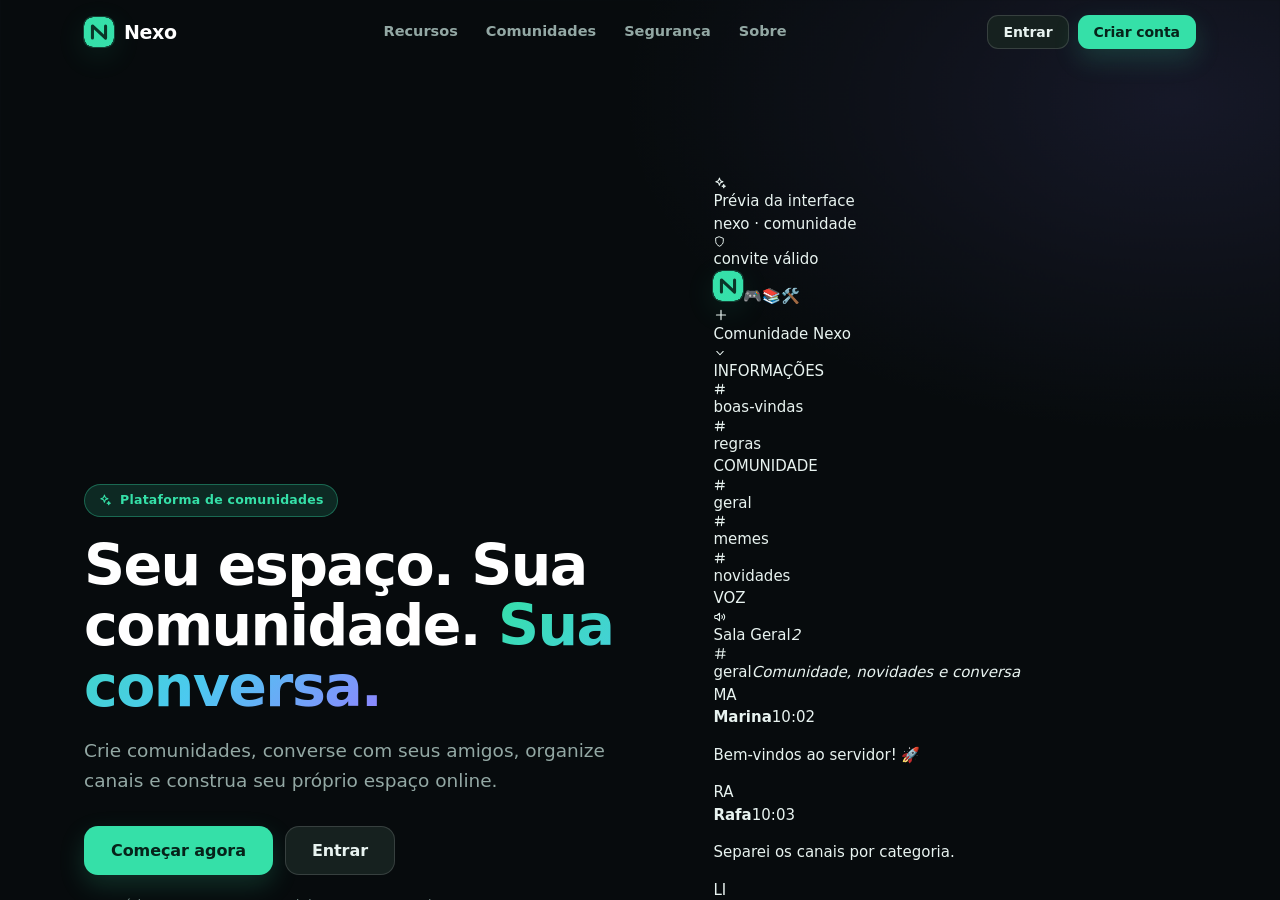
==== commit 37253cc1: "Update the website (6ad5fc11bc015b4c4187597e)" ====
--- a/index.html
+++ b/index.html
@@ -10,19 +10,15 @@
   <link rel="stylesheet" href="css/tokens.css" />
   <link rel="stylesheet" href="css/layout.css" />
   <link rel="stylesheet" href="css/components.css" />
-  <link rel="stylesheet" href="css/landing.css" />
-  <link rel="stylesheet" href="css/help.css" />
+  <link rel="stylesheet" href="css/landing.css" />
   <link rel="stylesheet" href="css/settings.css" />
   <link rel="stylesheet" href="css/chatmedia.css" />
   <link rel="stylesheet" href="css/admin.css" />
   <link rel="stylesheet" href="css/permui.css" />
   <link rel="stylesheet" href="css/people.css" />
-  <link rel="stylesheet" href="css/extras.css" />
-  <link rel="stylesheet" href="css/social.css" />
-  <link rel="stylesheet" href="css/sounds.css" />
-  <link rel="stylesheet" href="css/call.css" />
-  <link rel="stylesheet" href="css/bots.css" />
-  <link rel="stylesheet" href="css/nameplates.css" />
+  <link rel="stylesheet" href="css/extras.css" />
+  <link rel="stylesheet" href="css/social.css" />
+  <link rel="stylesheet" href="css/sounds.css" />
 </head>
 <body>
   <!-- Landing page pública (deslogado) -->
@@ -39,7 +35,7 @@
 
   <!-- Aplicação principal -->
   <div id="screen-app" class="app-shell" hidden>
-    <nav id="rail" class="rail" aria-label="Servidores" data-i18n-attr="aria-label:ex.servidores"></nav>
+    <nav id="rail" class="rail" aria-label="Servidores" data-i18n-attr="aria-label:ex.servidores"></nav>
     <aside id="sidebar" class="sidebar" aria-label="Canais do servidor" data-i18n-attr="aria-label:adm.canais2"></aside>
     <main id="main" class="main">
       <header id="channel-header" class="channel-header"></header>
@@ -55,35 +51,31 @@
   <div id="popout-root"></div>
   <div id="toast-root" class="toast-root" role="status" aria-live="polite"></div>
 
-  <script src="js/i18n/index.js"></script>
-  <script src="js/i18n/pt-BR.js"></script>
+  <script src="js/i18n/index.js"></script>
+  <script src="js/i18n/pt-BR.js"></script>
   <script src="js/core.js"></script>
-  <script src="js/icons.js"></script>
-  <script src="js/profileart.js"></script>
+  <script src="js/icons.js"></script>
   <script src="js/region.js"></script>
   <script src="js/store.js"></script>
   <script src="js/seed.js"></script>
-  <script src="js/api.js"></script>
-  <script src="js/firebase.js"></script>
+  <script src="js/api.js"></script>
   <script src="js/ui.js"></script>
   <script src="js/views.js"></script>
   <script src="js/pages.js"></script>
   <script src="js/modals.js"></script>
   <!-- módulos auto-contidos (registram ações com prefixo próprio) -->
-  <script src="js/landing.js"></script>
-  <script src="js/help.js"></script>
+  <script src="js/landing.js"></script>
   <script src="js/chatmedia.js"></script>
   <script src="js/admin.js"></script>
   <script src="js/permui.js"></script>
   <script src="js/social.js"></script>
   <script src="js/people.js"></script>
-  <script src="js/extras.js"></script>
-  <script src="js/sounds.js"></script>
-  <script src="js/call.js"></script>
-  <script src="js/settings.js"></script>
-  <script src="js/nameplates.js"></script>
-  <script src="js/remote.js"></script>
-  <script src="js/bots.js"></script>
+  <script src="js/extras.js"></script>
+  <script src="js/sounds.js"></script>
+  <script src="js/call.js"></script>
+  <script src="js/settings.js"></script>
+  <script src="js/remote.js"></script>
+  <script src="js/bots.js"></script>
   <script src="js/app.js"></script>
 </body>
 </html>
--- a/css/layout.css
+++ b/css/layout.css
@@ -189,22 +189,14 @@
   opacity: 0;
   pointer-events: none;
   transition: opacity var(--fast) var(--ease), transform var(--fast) var(--ease);
-  transition-delay: 0ms; /* some sem atraso ao sair do ícone */
   box-shadow: var(--shadow-2);
   z-index: 70;
 }
 
 .rail__item:hover .rail__tip,
-.rail__profile:hover .rail__tip,
-.rail__item:focus-visible .rail__tip,
-.rail__profile:focus-visible .rail__tip {
+.rail__profile:hover .rail__tip {
   opacity: 1;
   transform: translateY(-50%) translateX(0);
-}
-
-.rail__item:hover .rail__tip,
-.rail__profile:hover .rail__tip {
-  transition-delay: 350ms; /* pequeno atraso antes de aparecer */
 }
 
 .rail__spacer {
@@ -632,68 +624,6 @@
   margin: 6px 0 8px;
 }
 
-/* estado real da mídia + ações essenciais (o dock é um atalho da
-   mesma sala: nada aqui decide sozinho) */
-.voice-dock__share {
-  display: flex;
-  align-items: center;
-  gap: 6px;
-  font-size: 11.5px;
-  font-weight: 600;
-  color: var(--accent);
-  margin: -2px 0 8px;
-}
-
-.voice-dock__acts {
-  display: flex;
-  align-items: center;
-  gap: 6px;
-}
-
-.voice-dock__btn {
-  flex: 0 0 auto;
-  width: 34px;
-  height: 34px;
-  display: grid;
-  place-items: center;
-  border-radius: var(--r-sm);
-  border: 1px solid rgba(53, 224, 168, 0.3);
-  background: rgba(255, 255, 255, 0.05);
-  font-size: 15px;
-  line-height: 1;
-  cursor: pointer;
-  transition: background var(--fast) var(--ease), border-color var(--fast) var(--ease),
-    transform var(--fast) var(--ease);
-}
-
-.voice-dock__btn:hover {
-  background: rgba(255, 255, 255, 0.1);
-  border-color: rgba(53, 224, 168, 0.55);
-  transform: translateY(-1px);
-}
-
-.voice-dock__btn:active {
-  transform: translateY(0);
-}
-
-.voice-dock__btn:focus-visible {
-  outline: 2px solid var(--accent);
-  outline-offset: 2px;
-}
-
-.voice-dock__btn.is-off {
-  border-color: rgba(224, 66, 82, 0.45);
-  background: rgba(224, 66, 82, 0.16);
-}
-
-.voice-dock__leave {
-  flex: 1 1 auto;
-  justify-content: center;
-  min-width: 0;
-  white-space: nowrap;
-  overflow: hidden;
-}
-
 /* navegação da home */
 .side-head {
   display: flex;
@@ -914,61 +844,6 @@
 .dm-row__meta time {
   font-size: 11px;
   color: var(--text-dim);
-}
-
-/* cabeçalho da seção com ações à direita (ex.: conversas ocultas) */
-.side-section__acts {
-  display: inline-flex;
-  align-items: center;
-  gap: 1px;
-}
-
-/* botão "…" de opções da conversa: fica por cima da linha (que é um
-   <button>) e o clique cai nele, não na conversa */
-.dm-row {
-  position: relative;
-  padding-right: 30px;
-}
-
-/* linha da lista "Conversas ocultas": é uma <div> com botão próprio */
-.dm-row--hidden {
-  padding-right: 8px;
-  cursor: default;
-}
-
-.dm-row__more {
-  position: absolute;
-  right: 4px;
-  top: 50%;
-  transform: translateY(-50%);
-  width: 22px;
-  height: 22px;
-  display: grid;
-  place-items: center;
-  border-radius: var(--r-xs, 6px);
-  color: var(--text-dim);
-  opacity: 0;
-  transition: opacity var(--fast), background var(--fast);
-  cursor: pointer;
-}
-
-.dm-row:hover .dm-row__more,
-.dm-row:focus-within .dm-row__more,
-.dm-row__more:focus-visible,
-.dm-row__more:hover {
-  opacity: 1;
-}
-
-.dm-row__more:hover,
-.dm-row__more:focus-visible {
-  background: var(--bg-active);
-  color: var(--text);
-}
-
-@media (hover: none) {
-  .dm-row__more {
-    opacity: 0.75;
-  }
 }
 
 .dm-row.is-unread .dm-row__txt strong {
@@ -1013,14 +888,7 @@
 }
 
 .header__burger {
-  display: grid;
-}
-
-/* menu fechado/recolhido: o botão sinaliza que a barra lateral
-   está escondida (estado visual além do aria-expanded) */
-.header__burger[aria-expanded="false"] {
-  color: var(--accent);
-  background: var(--accent-soft);
+  display: none;
 }
 
 .header__ico {
@@ -1458,36 +1326,6 @@
   gap: 10px;
 }
 
-.voice-room__actions .btn {
-  min-width: 230px;
-  justify-content: center;
-}
-
-/* linha de estado da sala aberta (conexão / tela / mudo) */
-.voice-room__live {
-  display: flex;
-  align-items: center;
-  gap: 8px;
-  margin: -6px 0 0;
-  padding: 8px 14px;
-  border-radius: var(--r-pill);
-  font-size: 13px;
-  font-weight: 600;
-  color: var(--accent);
-  background: rgba(53, 224, 168, 0.1);
-  border: 1px solid rgba(53, 224, 168, 0.32);
-}
-
-.voice-card.is-me {
-  border-color: rgba(53, 224, 168, 0.45);
-  background: linear-gradient(160deg, rgba(53, 224, 168, 0.1), var(--bg-panel));
-}
-
-.voice-card.is-speaking {
-  border-color: rgba(53, 224, 168, 0.6);
-  box-shadow: 0 0 24px rgba(53, 224, 168, 0.16);
-}
-
 /* ================= MEMBROS ================= */
 .members {
   width: var(--members-w);
@@ -1533,98 +1371,6 @@
 
 .members__group[style] {
   color: var(--gc);
-}
-
-/* ---- "Ativo agora": amigos em canal de voz (coluna direita) ---- */
-.active-now {
-  margin: 2px 0 10px;
-  border: 1px solid var(--border);
-  border-radius: var(--r-md);
-  background: var(--bg-elev);
-  overflow: hidden;
-}
-
-.active-now__head {
-  display: flex;
-  align-items: center;
-  justify-content: space-between;
-  gap: 8px;
-  width: 100%;
-  padding: 8px 10px;
-  font-size: 10.5px;
-  font-weight: 700;
-  letter-spacing: 0.09em;
-  text-transform: uppercase;
-  color: var(--text-dim);
-  transition: color var(--fast);
-}
-
-.active-now__head:hover { color: var(--text); }
-.active-now__chev { display: inline-flex; opacity: 0.7; }
-
-.active-now__body { padding: 2px 6px 6px; }
-
-.active-now__row {
-  display: flex;
-  align-items: center;
-  gap: 8px;
-  width: 100%;
-  padding: 6px;
-  border-radius: var(--r-sm);
-  text-align: left;
-  transition: background var(--fast);
-}
-
-.active-now__row:hover { background: var(--bg-hover); }
-
-.active-now__txt {
-  min-width: 0;
-  flex: 1 1 auto;
-  display: flex;
-  flex-direction: column;
-  gap: 1px;
-}
-
-.active-now__txt strong {
-  font-size: 12.5px;
-  font-weight: 650;
-  color: var(--text);
-}
-
-.active-now__txt small {
-  display: inline-flex;
-  align-items: center;
-  gap: 4px;
-  font-size: 11px;
-  font-weight: 600;
-  color: var(--accent);
-}
-
-.active-now__txt small svg { flex: 0 0 auto; }
-
-.active-now__txt em {
-  font-style: normal;
-  font-size: 10.5px;
-  color: var(--text-dim);
-}
-
-.active-now__stack {
-  display: flex;
-  align-items: center;
-  flex: 0 0 auto;
-}
-
-.active-now__stack .avatar {
-  margin-left: -7px;
-  box-shadow: 0 0 0 2px var(--bg-elev);
-}
-
-.active-now__stack .avatar:first-child { margin-left: 0; }
-.active-now__stack .chan__more { margin-left: 4px; }
-
-/* ---- telas estreitas: a coluna de membros vira gaveta ---- */
-@media (max-width: 900px) {
-  .active-now__stack { display: none; }
 }
 
 .member {
@@ -1815,14 +1561,6 @@
   backdrop-filter: blur(2px);
 }
 
-/* desktop: a barra lateral recolhe de verdade (mesmo espírito do
-   members-off); o <main> é flex e ocupa o espaço que ela devolve */
-@media (min-width: 900px) {
-  .app-shell.sidebar-off .sidebar {
-    display: none;
-  }
-}
-
 @media (min-width: 1200px) {
   .app-shell.members-off .members {
     display: none;
@@ -1883,6 +1621,10 @@
     transform: none;
   }
 
+  .header__burger {
+    display: grid;
+  }
+
   .header__actions .btn span {
     display: none;
   }
--- a/css/components.css
+++ b/css/components.css
@@ -52,73 +52,28 @@
   transform: translateY(1px);
 }
 
-/* Foto enviada ou modelo original do Nexo (js/profileart.js):
-   preenchem a caixa inteira e são recortadas pelo círculo do .avatar */
-.avatar__img,
-.avatar__art {
-  position: absolute;
-  inset: 0;
-  border-radius: 50%;
-  overflow: hidden;
-  display: block;
-  line-height: 0;
-}
-
-.avatar__img img {
-  width: 100%;
-  height: 100%;
-  object-fit: cover;
-  display: block;
-}
-
-.avatar__art svg {
-  display: block;
-  width: 100%;
-  height: 100%;
-}
-
-/* Ponto de status do avatar: o selo fica com o fundo da sidebar e
-   dentro dele entra o SÍMBOLO do status (js/icons.js). Sem máscara
-   disponível, continua sendo o círculo colorido de sempre. */
 .avatar__dot {
   position: absolute;
   right: -1px;
   bottom: -1px;
   width: 34%;
   height: 34%;
-  min-width: 15px;
-  min-height: 15px;
+  min-width: 9px;
+  min-height: 9px;
   border-radius: 50%;
-  border: 2px solid var(--bg-sidebar);
-  background: var(--bg-sidebar);
-}
-
-.avatar__dot::after {
-  content: "";
-  position: absolute;
-  inset: 0.5px;
-  border-radius: 50%;
-  background: var(--st-color, var(--offline));
-}
-
-.avatar__dot[data-status="online"] { --st-color: var(--online); }
-.avatar__dot[data-status="idle"] { --st-color: var(--idle); }
-.avatar__dot[data-status="dnd"] { --st-color: var(--dnd); }
-.avatar__dot[data-status="offline"] { --st-color: var(--offline); }
-
-@supports (mask: url("")) {
-  .avatar__dot::after {
-    border-radius: 0;
-    -webkit-mask: var(--st-sym) center / contain no-repeat;
-    mask: var(--st-sym) center / contain no-repeat;
-  }
-}
+  border: 2.5px solid var(--bg-sidebar);
+  background: var(--offline);
+}
+
+.avatar__dot[data-status="online"] { background: var(--online); }
+.avatar__dot[data-status="idle"] { background: var(--idle); }
+.avatar__dot[data-status="dnd"] { background: var(--dnd); }
+.avatar__dot[data-status="offline"] { background: var(--offline); }
 
 .chat .avatar__dot,
 .msg .avatar__dot,
 .auth .avatar__dot {
   border-color: var(--bg-main);
-  background: var(--bg-main);
 }
 
 /* ================= ÍCONE DE SERVIDOR ================= */
@@ -242,21 +197,6 @@
   display: inline-block;
 }
 
-/* tela de espera do sync de boot (deep links #/s/... com cache frio) */
-.syncwait {
-  display: flex;
-  flex-direction: column;
-  align-items: center;
-  justify-content: center;
-  gap: 14px;
-  padding: 88px 24px;
-  color: var(--text-muted);
-  text-align: center;
-}
-
-.syncwait__spin { width: 26px; height: 26px; border-width: 2.5px; }
-.syncwait p { margin: 0; font-size: 14px; }
-
 @keyframes spin { to { transform: rotate(360deg); } }
 
 /* ================= CAMPOS ================= */
@@ -780,60 +720,15 @@
 
 .status-pill::before {
   content: "";
-  width: 13px;
-  height: 13px;
-  flex: none;
+  width: 7px;
+  height: 7px;
   border-radius: 50%;
-  background: var(--st-color, var(--offline));
-}
-
-.status-pill[data-status="online"] { --st-color: var(--online); }
-.status-pill[data-status="idle"] { --st-color: var(--idle); }
-.status-pill[data-status="dnd"] { --st-color: var(--dnd); }
-.status-pill[data-status="offline"] { --st-color: var(--offline); }
-
-@supports (mask: url("")) {
-  .status-pill::before {
-    border-radius: 0;
-    -webkit-mask: var(--st-sym) center / contain no-repeat;
-    mask: var(--st-sym) center / contain no-repeat;
-  }
-}
-
-/* ================= SÍMBOLO DE STATUS (SVG) =================
-   Versão em SVG real (NX.statusIcon) para onde o selo precisa de
-   nome acessível ou da versão SELECIONADA — menu de status, por
-   exemplo. A cor vem do próprio status, então funciona nos dois     temas. */
-.stico {
-  position: relative;
-  display: inline-flex;
-  align-items: center;
-  justify-content: center;
-  flex: none;
-  width: var(--stico, 16px);
-  height: var(--stico, 16px);
-  color: var(--st-color, var(--offline));
-}
-
-.stico--online { --st-color: var(--online); }
-.stico--idle { --st-color: var(--idle); }
-.stico--dnd { --st-color: var(--dnd); }
-.stico--offline { --st-color: var(--offline); }
-
-.stico__svg {
-  width: 100%;
-  height: 100%;
-}
-
-/* seleção: anel duplo em torno do símbolo (não depende só da cor) */
-.stico--sel::after {
-  content: "";
-  position: absolute;
-  inset: -3px;
-  border: 1.5px solid currentColor;
-  border-radius: 50%;
-  opacity: 0.75;
-}
+  background: var(--offline);
+}
+
+.status-pill[data-status="online"]::before { background: var(--online); }
+.status-pill[data-status="idle"]::before { background: var(--idle); }
+.status-pill[data-status="dnd"]::before { background: var(--dnd); }
 
 .dot-online {
   width: 7px;
@@ -1068,96 +963,6 @@
 }
 .auth__note svg { flex: 0 0 auto; opacity: 0.8; margin-top: 1px; }
 
-/* ---------- confirmação de e-mail ---------- */
-/* selo no topo da tela (esperando / confirmado / problema) */
-.auth__badge {
-  width: 54px;
-  height: 54px;
-  border-radius: 50%;
-  display: grid;
-  place-items: center;
-  margin: 0 0 14px;
-  background: var(--accent-soft);
-  color: var(--accent);
-  border: 1px solid rgba(53, 224, 168, 0.35);
-}
-.auth__badge--wait {
-  background: var(--bg-elev);
-  color: var(--text-muted);
-  border-color: var(--border-strong);
-}
-.auth__badge--warn {
-  background: var(--danger-soft);
-  color: var(--danger);
-  border-color: rgba(255, 107, 122, 0.35);
-}
-
-/* endereço parcialmente oculto: a pessoa reconhece o domínio,
-   mas o começo do usuário fica coberto */
-.auth__mail {
-  display: block;
-  font-weight: 600;
-  font-size: 14.5px;
-  color: var(--text);
-  background: var(--bg-elev);
-  border: 1px solid var(--border-strong);
-  border-radius: var(--r-md);
-  padding: 9px 12px;
-  margin: 2px 0 12px;
-  word-break: break-all;
-}
-
-.auth__hint {
-  margin: 10px 0 0;
-  font-size: 12px;
-  line-height: 1.5;
-  color: var(--text-muted);
-}
-
-/* contagem regressiva do reenvio, dentro do botão */
-.btn__count {
-  opacity: 0.75;
-  font-variant-numeric: tabular-nums;
-}
-.btn__count[hidden] { display: none; }
-
-/* divisor "ou" entre o formulário e o acesso pelo Google */
-.auth__divider {
-  display: flex;
-  align-items: center;
-  gap: 12px;
-  margin: 16px 0 12px;
-  color: var(--text-muted);
-  font-size: 12px;
-  font-weight: 600;
-  text-transform: uppercase;
-  letter-spacing: 0.06em;
-}
-.auth__divider::before,
-.auth__divider::after {
-  content: "";
-  flex: 1 1 auto;
-  height: 1px;
-  background: var(--border);
-}
-
-/* botão do Google: branco no dark e no light, como no material
-   da marca — legível nos dois temas */
-.btn--google {
-  background: #ffffff;
-  color: #1f1f1f;
-  border-color: rgba(0, 0, 0, 0.14);
-  font-weight: 600;
-}
-.btn--google:hover {
-  background: #f6f8f7;
-  border-color: rgba(0, 0, 0, 0.24);
-}
-.btn--google svg { flex: 0 0 auto; }
-
-/* "Esqueci minha senha" alinhado ao checkbox */
-.auth__forgot { font-size: 13px; }
-
 /* avatar picker */
 .avatar-picker {
   display: flex;
@@ -1193,10 +998,6 @@
 
 .emoji-grid__item:hover { transform: translateY(-2px); background: var(--bg-elev-2); }
 .emoji-grid__item.is-on { border-color: var(--accent); background: var(--accent-soft); }
-/* primeira casa do seletor: "padrão" (sem emoji) — o ícone volta a ser
-   o monograma/iniciais do Nexo */
-.emoji-grid__item--none { display: grid; place-items: center; color: var(--text-muted); }
-.emoji-grid__item--none.is-on { color: var(--accent); }
 
 .swatch-row { display: flex; gap: 7px; flex-wrap: wrap; }
 
@@ -1339,95 +1140,6 @@
   margin: 0 auto 14px;
 }
 
-/* ================= SERVIDOR OFICIAL NEXO ================= */
-.tag--official {
-  background: var(--accent-soft);
-  border-color: color-mix(in srgb, var(--accent) 50%, transparent);
-  color: var(--accent);
-}
-
-.official-slot[hidden] { display: none !important; }
-
-.official-stats {
-  font-size: 12.5px;
-  color: var(--text-dim);
-  margin: 0 0 14px;
-}
-
-.official-actions {
-  display: flex;
-  flex-wrap: wrap;
-  gap: 10px;
-}
-.official-actions .btn { flex: 1 1 auto; }
-
-.official-card__loading {
-  display: flex;
-  align-items: center;
-  justify-content: center;
-  gap: 10px;
-  padding: 26px 0;
-  color: var(--text-muted);
-  font-size: 14px;
-}
-.official-card__loading svg { color: var(--accent); }
-
-.official-card .tag--official { margin-bottom: 12px; }
-
-.official-chlist {
-  display: flex;
-  flex-direction: column;
-  gap: 14px;
-  text-align: left;
-  background: var(--bg-elev);
-  border: 1px solid var(--border);
-  border-radius: var(--r-md);
-  padding: 14px;
-  margin-bottom: 18px;
-}
-
-.official-chgroup__name {
-  display: block;
-  font-size: 10.5px;
-  font-weight: 800;
-  letter-spacing: 0.09em;
-  text-transform: uppercase;
-  color: var(--text-dim);
-  margin-bottom: 8px;
-}
-
-.official-chgroup ul {
-  list-style: none;
-  margin: 0;
-  padding: 0;
-  display: flex;
-  flex-direction: column;
-  gap: 5px;
-}
-
-.official-chgroup li {
-  display: flex;
-  align-items: center;
-  flex-wrap: wrap;
-  gap: 7px;
-  font-size: 13.5px;
-  color: var(--text);
-}
-.official-chgroup li svg { color: var(--text-dim); flex: 0 0 auto; }
-.official-chgroup li small {
-  flex: 1 1 100%;
-  font-size: 11.5px;
-  color: var(--text-dim);
-  line-height: 1.45;
-  padding-left: 21px;
-}
-.official-ch__hash {
-  color: var(--text-dim);
-  font-weight: 700;
-  width: 14px;
-  text-align: center;
-}
-
 /* ================= PÁGINAS ================= */
 .page {
   padding: 26px clamp(16px, 3vw, 34px) 46px;
@@ -1802,14 +1514,27 @@
   margin: 0 auto;
 }
 
-/* sem banner de perfil: o cartão começa direto no conteúdo */
+.profile-card__banner {
+  height: 118px;
+  background:
+    linear-gradient(130deg, color-mix(in srgb, var(--pc) 75%, #000 20%), color-mix(in srgb, var(--pc) 35%, #101a19 60%));
+  position: relative;
+}
+
+.profile-card__banner::after {
+  content: "";
+  position: absolute;
+  inset: 0;
+  background: radial-gradient(400px 120px at 80% 0%, rgba(255, 255, 255, 0.25), transparent 70%);
+}
+
 .profile-card__body {
-  padding: 18px 26px 22px;
+  padding: 0 26px 22px;
   position: relative;
 }
 
 .profile-card__avatar {
-  margin-top: 0;
+  margin-top: -44px;
   margin-bottom: 10px;
 }
 
@@ -2163,10 +1888,14 @@
 /* cartão do membro */
 .member-card { position: relative; }
 
-/* sem banner: o cartão do membro começa direto no avatar */
-.member-card__body { padding: 16px 16px 16px; text-align: center; }
-
-.member-card__avatar { margin-top: 0; display: flex; justify-content: center; }
+.member-card__banner {
+  height: 66px;
+  background: linear-gradient(130deg, color-mix(in srgb, var(--pc) 80%, #000 15%), color-mix(in srgb, var(--pc) 30%, #0f1719 70%));
+}
+
+.member-card__body { padding: 0 16px 16px; text-align: center; }
+
+.member-card__avatar { margin-top: -34px; display: flex; justify-content: center; }
 .member-card__avatar .avatar { box-shadow: 0 0 0 4px var(--bg-elev); }
 
 .member-card h3 { margin: 9px 0 2px; font-size: 18px; color: var(--text-strong); letter-spacing: -0.02em; }
--- a/css/settings.css
+++ b/css/settings.css
@@ -420,33 +420,17 @@
   position: absolute;
   right: -1px;
   bottom: -1px;
-  width: 20px;
-  height: 20px;
+  width: 18px;
+  height: 18px;
   border-radius: 50%;
   border: 3px solid var(--bg-elev);
-  background: var(--bg-elev);
-}
-
-.set-avatar__dot::after {
-  content: "";
-  position: absolute;
-  inset: 0.5px;
-  border-radius: 50%;
-  background: var(--st-color, var(--offline));
-}
-
-.set-avatar__dot[data-status="online"] { --st-color: var(--online); }
-.set-avatar__dot[data-status="idle"] { --st-color: var(--idle); }
-.set-avatar__dot[data-status="dnd"] { --st-color: var(--dnd); }
-.set-avatar__dot[data-status="offline"] { --st-color: var(--offline); }
-
-@supports (mask: url("")) {
-  .set-avatar__dot::after {
-    border-radius: 0;
-    -webkit-mask: var(--st-sym) center / contain no-repeat;
-    mask: var(--st-sym) center / contain no-repeat;
-  }
-}
+  background: var(--offline);
+}
+
+.set-avatar__dot[data-status="online"] { background: var(--online); }
+.set-avatar__dot[data-status="idle"] { background: var(--idle); }
+.set-avatar__dot[data-status="dnd"] { background: var(--dnd); }
+.set-avatar__dot[data-status="offline"] { background: var(--offline); }
 
 .set-avatar__meta {
   min-width: 0;
@@ -501,15 +485,6 @@
   background: var(--accent-soft);
 }
 
-/* casa "Padrão": em vez de emoji, a logo do Nexo */
-.set-emoji--none {
-  color: var(--text-muted);
-}
-
-.set-emoji--none.is-on {
-  color: var(--accent);
-}
-
 .set-swatches {
   display: flex;
   flex-wrap: wrap;
@@ -517,46 +492,13 @@
   padding: 3px 0;
 }
 
-/* ---- logo oficial do Nexo no painel de conta ---- */
-.set-logo {
-  display: flex;
-  align-items: center;
-  gap: 12px;
-  padding: 12px 14px;
-  border-radius: var(--r-lg);
-  border: 1px solid var(--border);
-  background: var(--bg-elev);
-  font-size: 12.5px;
-  line-height: 1.45;
-  color: var(--text-dim);
-}
-
-.set-logo__mark {
-  flex: 0 0 auto;
-  width: 42px;
-  height: 42px;
-  border-radius: 13px;
-  overflow: hidden;
-  display: block;
-  box-shadow: 0 0 0 1px var(--border);
-}
-
-.set-logo__mark svg {
-  display: block;
-  width: 100%;
-  height: 100%;
-}
-
 .set-swatch {
-  display: grid;
-  place-items: center;
   width: 26px;
   height: 26px;
   border-radius: 50%;
   background: var(--sw);
   border: 2px solid transparent;
   box-shadow: inset 0 0 0 1px rgba(0, 0, 0, 0.22);
-  color: #06231a;
   transition: transform var(--fast) var(--ease), border-color var(--fast);
 }
 
@@ -947,342 +889,6 @@
   line-height: 1.5;
 }
 
-/* ================= APARÊNCIA · COR PRINCIPAL ================= */
-.set-acc {
-  display: flex;
-  flex-direction: column;
-  gap: 14px;
-}
-
-.set-acc__row {
-  display: flex;
-  align-items: center;
-  flex-wrap: wrap;
-  gap: 12px;
-}
-
-.set-acc__label {
-  flex: 0 0 auto;
-  min-width: 150px;
-  font-size: 13px;
-  font-weight: 600;
-  color: var(--text);
-}
-
-.set-acc__color {
-  width: 44px;
-  height: 30px;
-  padding: 0;
-  border: 1px solid var(--border-strong);
-  border-radius: var(--r-sm);
-  background: var(--bg-elev);
-  cursor: pointer;
-}
-
-.set-acc__color::-webkit-color-swatch-wrapper { padding: 3px; }
-.set-acc__color::-webkit-color-swatch { border: none; border-radius: 5px; }
-
-.set-acc__divider {
-  height: 1px;
-  background: var(--border);
-  margin: 2px 0;
-}
-
-.set-acc__hint {
-  font-size: 12px;
-  font-weight: 650;
-  color: var(--text-muted);
-}
-
-/* ---- seletor visual: área de saturação/brilho + matiz + hex ---- */
-.set-pick {
-  display: flex;
-  gap: 14px;
-  align-items: stretch;
-  flex-wrap: wrap;
-}
-
-.set-pick__area {
-  position: relative;
-  flex: 1 1 220px;
-  min-width: 200px;
-  height: 168px;
-  border-radius: var(--r-lg);
-  border: 1px solid var(--border);
-  cursor: crosshair;
-  touch-action: none;
-  background-image:
-    linear-gradient(to top, #000, rgba(0, 0, 0, 0)),
-    linear-gradient(to right, #fff, rgba(255, 255, 255, 0)),
-    linear-gradient(90deg, hsl(0, 100%, 50%), hsl(60, 100%, 50%), hsl(120, 100%, 50%), hsl(180, 100%, 50%), hsl(240, 100%, 50%), hsl(300, 100%, 50%), hsl(360, 100%, 50%));
-  background-blend-mode: multiply, screen, normal;
-  background-color: var(--pc, #35e0a8);
-}
-
-.set-pick__dot {
-  position: absolute;
-  width: 14px;
-  height: 14px;
-  margin: -7px 0 0 -7px;
-  border-radius: 50%;
-  border: 2px solid #fff;
-  box-shadow: 0 0 0 1px rgba(0, 0, 0, 0.45), 0 1px 4px rgba(0, 0, 0, 0.4);
-  pointer-events: none;
-}
-
-.set-pick__side {
-  flex: 0 0 auto;
-  display: flex;
-  flex-direction: column;
-  gap: 10px;
-  width: 46px;
-}
-
-.set-pick__hue {
-  position: relative;
-  flex: 1 1 auto;
-  min-height: 120px;
-  border-radius: var(--r-pill);
-  border: 1px solid var(--border);
-  cursor: pointer;
-  touch-action: none;
-  background-image: linear-gradient(
-    to bottom,
-    hsl(0, 100%, 50%), hsl(60, 100%, 50%), hsl(120, 100%, 50%),
-    hsl(180, 100%, 50%), hsl(240, 100%, 50%), hsl(300, 100%, 50%), hsl(360, 100%, 50%)
-  );
-}
-
-.set-pick__knob {
-  position: absolute;
-  left: 50%;
-  width: 18px;
-  height: 18px;
-  margin: -9px 0 0 -9px;
-  border-radius: 50%;
-  border: 2px solid #fff;
-  box-shadow: 0 0 0 1px rgba(0, 0, 0, 0.45), 0 1px 4px rgba(0, 0, 0, 0.4);
-  pointer-events: none;
-}
-
-.set-pick__read {
-  display: flex;
-  align-items: center;
-  gap: 6px;
-}
-
-.set-pick__chip {
-  flex: 0 0 auto;
-  width: 26px;
-  height: 26px;
-  border-radius: 8px;
-  background: var(--pc, #35e0a8);
-  border: 1px solid var(--border-strong);
-}
-
-.set-pick__hex {
-  width: 100%;
-  min-width: 0;
-  padding: 6px 7px;
-  font: inherit;
-  font-size: 12px;
-  font-family: ui-monospace, SFMono-Regular, Menlo, Consolas, monospace;
-  color: var(--text);
-  background: var(--bg-elev);
-  border: 1px solid var(--border-strong);
-  border-radius: var(--r-sm);
-}
-
-.set-pick__hex:focus-visible {
-  outline: none;
-  border-color: var(--accent);
-  box-shadow: 0 0 0 3px var(--accent-soft);
-}
-
-/* ---- cores salvas pelo usuário ---- */
-.set-swatches--cust:empty::after {
-  content: "—";
-  font-size: 12px;
-  color: var(--text-muted);
-}
-
-.set-cust {
-  position: relative;
-  display: inline-flex;
-}
-
-.set-cust__pick {
-  width: 26px;
-  height: 26px;
-  padding: 0;
-  border-radius: 50%;
-  border: 1px solid var(--border-strong);
-  background: var(--sw, #35e0a8);
-  cursor: pointer;
-}
-
-.set-cust__pick:hover { border-color: var(--text); }
-
-.set-cust__del {
-  position: absolute;
-  top: -5px;
-  right: -5px;
-  width: 16px;
-  height: 16px;
-  padding: 0;
-  display: grid;
-  place-items: center;
-  border-radius: 50%;
-  border: 1px solid var(--border-strong);
-  background: var(--bg-panel);
-  color: var(--text-muted);
-  cursor: pointer;
-  opacity: 0;
-  transition: opacity 0.15s ease;
-}
-
-.set-cust:hover .set-cust__del,
-.set-cust__del:focus-visible { opacity: 1; }
-
-.set-cust__del:hover { color: var(--danger, #ff6b6b); }
-
-/* ---- chave liga/desliga dos gradientes ---- */
-.set-toggle {
-  position: relative;
-  width: 42px;
-  height: 24px;
-  padding: 0;
-  border-radius: var(--r-pill);
-  border: 1px solid var(--border-strong);
-  background: var(--bg-elev);
-  cursor: pointer;
-  transition: background 0.18s ease, border-color 0.18s ease;
-}
-
-.set-toggle i {
-  position: absolute;
-  top: 2px;
-  left: 2px;
-  width: 18px;
-  height: 18px;
-  border-radius: 50%;
-  background: var(--text-muted);
-  transition: transform 0.18s ease, background 0.18s ease;
-}
-
-.set-toggle.is-on {
-  background: var(--accent-soft);
-  border-color: var(--accent);
-}
-
-.set-toggle.is-on i {
-  transform: translateX(18px);
-  background: var(--accent);
-}
-
-.set-toggle:focus-visible {
-  outline: none;
-  box-shadow: 0 0 0 3px var(--accent-soft);
-}
-
-.set-acc__range {
-  flex: 1 1 160px;
-  min-width: 120px;
-  height: 4px;
-  appearance: none;
-  -webkit-appearance: none;
-  border-radius: var(--r-pill);
-  background: linear-gradient(
-    90deg,
-    var(--accent) 0%,
-    var(--accent) calc(var(--gl, 60) * 1%),
-    var(--bg-elev-2) calc(var(--gl, 60) * 1%),
-    var(--bg-elev-2) 100%
-  );
-  outline: none;
-  cursor: pointer;
-}
-
-.set-acc__range::-webkit-slider-thumb {
-  -webkit-appearance: none;
-  width: 16px;
-  height: 16px;
-  border-radius: 50%;
-  background: var(--accent);
-  border: 2px solid var(--bg-main);
-  box-shadow: var(--shadow-1);
-  cursor: grab;
-}
-
-.set-acc__range::-moz-range-thumb {
-  width: 14px;
-  height: 14px;
-  border-radius: 50%;
-  background: var(--accent);
-  border: 2px solid var(--bg-main);
-  cursor: grab;
-}
-
-.set-acc__pct {
-  min-width: 42px;
-  text-align: right;
-  font-size: 12.5px;
-  color: var(--text-muted);
-  font-variant-numeric: tabular-nums;
-}
-
-/* amostra ao vivo: botão, gradiente e chip usam as MESMAS variáveis
-   que o resto do Nexo, então o que você vê aqui é o que você vai ver */
-.set-acc__prev {
-  display: flex;
-  align-items: center;
-  flex-wrap: wrap;
-  gap: 10px;
-  padding: 14px;
-  border-radius: var(--r-md);
-  border: 1px solid var(--border);
-  background: var(--bg-elev);
-  box-shadow: var(--glow);
-}
-
-.set-acc__prev-btn {
-  padding: 7px 14px;
-  border-radius: var(--r-pill);
-  background: var(--accent);
-  color: var(--accent-contrast);
-  font-size: 13px;
-  font-weight: 700;
-}
-
-.set-acc__prev-grad {
-  flex: 1 1 60px;
-  min-width: 60px;
-  height: 22px;
-  border-radius: var(--r-pill);
-  background: var(--gradient-brand);
-}
-
-.set-acc__prev-chip {
-  padding: 5px 11px;
-  border-radius: var(--r-pill);
-  border: 1px solid var(--accent);
-  background: var(--accent-soft);
-  color: var(--accent);
-  font-size: 12px;
-  font-weight: 600;
-}
-
-/* ================= APARÊNCIA · AÇÕES ================= */
-.set-card--actions { position: sticky; bottom: 0; z-index: 2; }
-
-.set-acts {
-  display: flex;
-  align-items: center;
-  gap: 10px;
-}
-
-.set-acts .spacer { flex: 1 1 auto; }
-
 /* ================= LISTAS ================= */
 .set-list {
   display: flex;
--- a/css/chatmedia.css
+++ b/css/chatmedia.css
@@ -463,6 +463,7 @@
   font-size: 12.5px;
   color: var(--text-dim);
   min-width: 0;
+  flex: 1;
 }
 
 .cm-picker__preview-e {
@@ -473,6 +474,35 @@
   overflow: hidden;
   text-overflow: ellipsis;
   white-space: nowrap;
+}
+
+/* estrela de favoritos (rodapé do seletor) */
+.cm-picker__fav {
+  display: grid;
+  place-items: center;
+  width: 30px;
+  height: 30px;
+  flex: 0 0 auto;
+  border-radius: 9px;
+  background: transparent;
+  border: 1px solid transparent;
+  color: var(--text-dim);
+  transition: background var(--fast), color var(--fast), transform var(--fast);
+}
+
+.cm-picker__fav:hover,
+.cm-picker__fav:focus-visible {
+  background: var(--bg-hover);
+  color: var(--text);
+  transform: scale(1.08);
+}
+
+.cm-picker__fav[aria-pressed="true"] {
+  color: #ffd166;
+}
+
+.cm-picker__fav[aria-pressed="true"] svg {
+  fill: currentColor;
 }
 
 .cm-empty {
--- a/css/people.css
+++ b/css/people.css
@@ -5,19 +5,13 @@
    reaproveitam componentes já existentes do Nexo).
    ============================================================ */
 
-/* ============ utilitário: avatar com imagem ============
-   O contêiner `.avatar__img` é a caixa recortada (components.css);
-   quem tem `object-fit` é a <img> de dentro. */
+/* ============ utilitário: avatar com imagem ============ */
 .avatar__img {
   width: 100%;
   height: 100%;
+  object-fit: cover;
   border-radius: 50%;
   display: block;
-}
-
-.avatar__img img {
-  object-fit: cover;
-  border-radius: 50%;
 }
 
 /* =========================================================
@@ -49,21 +43,9 @@
   border-radius: var(--r-xl);
   box-shadow: var(--shadow-2);
   overflow: hidden;
-  /* sem banner, o cartão precisa de respiro no topo */
-  padding-top: clamp(18px, 3vw, 26px);
 }
 
 /* ---- banner ---- */
-/* com banner, a faixa ocupa o topo do cartão (o respiro de antes
-   só existe quando não há faixa) */
-.pp-card--has-banner {
-  padding-top: 0;
-}
-
-.pp-card--has-banner .pp-card__head {
-  padding-top: clamp(16px, 3vw, 24px);
-}
-
 .pp-banner {
   position: relative;
   aspect-ratio: 10 / 3;
@@ -89,86 +71,6 @@
     );
 }
 
-/* gradiente personalizado do cartão (aba Aparência do perfil) —
-   --pcg é inline e some no momento em que a prévia/cartão volta
-   ao decaimento padrão baseado em --pc */
-.pp-banner--grad.is-custom,
-.pp-preview__banner.is-custom {
-  background: var(--pcg, none);
-}
-
-/* ---- controles do editor de aparência ---- */
-.pp-customcolor {
-  display: flex;
-  align-items: center;
-  gap: 10px;
-  margin-top: 10px;
-  flex-wrap: wrap;
-}
-.pp-customcolor__pick {
-  inline-size: 42px;
-  block-size: 34px;
-  padding: 2px;
-  border: 1px solid var(--border-strong);
-  border-radius: var(--r-sm);
-  background: var(--bg-elev);
-  cursor: pointer;
-}
-.pp-customcolor__pick:focus-visible {
-  outline: 2px solid var(--accent);
-  outline-offset: 2px;
-}
-.pp-customcolor__hex {
-  max-width: 130px;
-}
-.pp-gradrow {
-  display: flex;
-  align-items: center;
-  gap: 10px;
-  flex-wrap: wrap;
-  margin-top: 10px;
-}
-.pp-gradrow .range {
-  flex: 1 1 160px;
-  min-width: 140px;
-}
-.range {
-  appearance: none;
-  -webkit-appearance: none;
-  inline-size: 100%;
-  block-size: 6px;
-  border-radius: 999px;
-  background: color-mix(in srgb, var(--border-strong) 70%, transparent);
-  cursor: pointer;
-}
-.range::-webkit-slider-thumb {
-  -webkit-appearance: none;
-  inline-size: 16px;
-  block-size: 16px;
-  border-radius: 50%;
-  background: var(--accent);
-  border: 2px solid var(--bg-panel);
-  cursor: pointer;
-}
-.range::-moz-range-thumb {
-  inline-size: 14px;
-  block-size: 14px;
-  border-radius: 50%;
-  background: var(--accent);
-  border: 2px solid var(--bg-panel);
-  cursor: pointer;
-}
-.range:focus-visible {
-  outline: 2px solid var(--accent);
-  outline-offset: 3px;
-}
-@media (prefers-reduced-motion: reduce) {
-  .pp-banner--grad.is-custom,
-  .pp-preview__banner.is-custom {
-    transition: none;
-  }
-}
-
 .pp-banner__glow {
   position: absolute;
   border-radius: 50%;
@@ -194,14 +96,13 @@
   opacity: 0.5;
 }
 
-/* ---- cabeça do cartão ----
-   Sem banner: o cartão ganha respiro no topo e o avatar não
-   precisa mais "pendurar" sobre a faixa. */
+/* ---- cabeça do cartão ---- */
 .pp-card__head {
   display: flex;
   align-items: flex-start;
   gap: 18px;
   padding: 0 clamp(16px, 3vw, 28px);
+  margin-top: -44px;
 }
 
 .pp-avatar .avatar {
@@ -212,7 +113,7 @@
   display: flex;
   flex-direction: column;
   gap: 7px;
-  padding-top: 6px;
+  padding-top: 48px;
   min-width: 0;
 }
 
@@ -386,7 +287,7 @@
   color: var(--text-muted);
 }
 
-/* ---- estatísticas públicas (seguidores · curtidas) ---- */
+/* ---- estatísticas públicas (👥 seguidores · ❤️ curtidas) ---- */
 .pp-stats {
   display: flex;
   flex-wrap: wrap;
@@ -545,69 +446,6 @@
   margin-left: 2px;
 }
 
-/* ---- seção ID DO USUÁRIO (número público) ---- */
-.pp-uidbox {
-  margin-top: 14px;
-  padding: 12px 14px;
-  border: 1px solid var(--border);
-  border-radius: var(--r-md);
-  background: var(--bg-elev-2);
-  display: flex;
-  flex-wrap: wrap;
-  align-items: center;
-  justify-content: space-between;
-  gap: 10px 14px;
-}
-
-.pp-uidbox__txt {
-  display: flex;
-  flex-direction: column;
-  gap: 3px;
-  min-width: 0;
-}
-
-.pp-uidbox__txt strong {
-  font-size: 11px;
-  font-weight: 800;
-  letter-spacing: 0.1em;
-  text-transform: uppercase;
-  color: var(--text);
-}
-
-.pp-uidbox__txt span {
-  font-size: 12.5px;
-  color: var(--text-dim);
-}
-
-.pp-uidbox__row {
-  display: flex;
-  align-items: center;
-  gap: 8px;
-}
-
-.pp-uidbox__num {
-  font-family: var(--font-mono);
-  font-size: 16px;
-  font-weight: 700;
-  letter-spacing: 0.06em;
-  color: var(--accent);
-  background: var(--bg-input);
-  border: 1px solid var(--border);
-  border-radius: var(--r-sm);
-  padding: 5px 12px;
-  white-space: nowrap;
-}
-
-@media (max-width: 560px) {
-  .pp-uidbox {
-    flex-direction: column;
-    align-items: stretch;
-  }
-  .pp-uidbox__row {
-    justify-content: space-between;
-  }
-}
-
 /* país no perfil (quando a privacidade permite) */
 .pp-meta__item > span.pp-meta__flag {
   display: grid;
@@ -993,9 +831,7 @@
 }
 
 .pp-preview__banner {
-  position: relative;
   aspect-ratio: 10 / 3;
-  overflow: hidden;
   background-size: cover;
   background-position: center;
   background-image: linear-gradient(118deg, color-mix(in srgb, var(--pc) 78%, #05100e), var(--pc) 50%, var(--violet));
@@ -1191,7 +1027,6 @@
 }
 
 .pp-banneredit__preview {
-  position: relative;
   aspect-ratio: 10 / 3;
   border-radius: var(--r-md);
   overflow: hidden;
@@ -1216,6 +1051,38 @@
   width: 100%;
   height: 100%;
   background: linear-gradient(118deg, color-mix(in srgb, var(--pc) 78%, #05100e), var(--pc) 50%, var(--violet));
+}
+
+/* ---- sugestões ---- */
+.pp-sug-row {
+  display: flex;
+  flex-wrap: wrap;
+  gap: 7px;
+}
+
+.pp-sug {
+  display: inline-flex;
+  align-items: center;
+  gap: 6px;
+  padding: 6px 11px;
+  border-radius: var(--r-pill);
+  border: 1px solid var(--border);
+  background: var(--bg-elev);
+  color: var(--text-muted);
+  font-size: 12.5px;
+  font-weight: 650;
+  transition: border-color var(--fast), color var(--fast), background var(--fast);
+}
+
+.pp-sug i {
+  font-style: normal;
+  font-size: 14px;
+}
+
+.pp-sug:hover {
+  border-color: var(--accent);
+  color: var(--accent);
+  background: var(--accent-soft);
 }
 
 /* ---- segmentado (tema) ---- */
@@ -1336,12 +1203,6 @@
   .pp-card__head {
     flex-wrap: wrap;
     margin-top: -38px;
-  }
-
-  /* com faixa no topo o recuo não faz sentido: o conteúdo já
-     começa logo abaixo do banner */
-  .pp-card--has-banner .pp-card__head {
-    margin-top: 0;
   }
 
   .pp-head {
@@ -1598,34 +1459,6 @@
   gap: 6px;
 }
 
-/* avatar + nome como um único botão: clicar abre a conversa */
-.fr-row__main {
-  flex: 1 1 auto;
-  min-width: 0;
-  display: flex;
-  align-items: center;
-  gap: 12px;
-  padding: 0;
-  margin: 0;
-  border: 0;
-  background: none;
-  color: inherit;
-  font: inherit;
-  text-align: left;
-  cursor: pointer;
-}
-
-.fr-row__main .fr-row__txt {
-  flex: 1 1 auto;
-  min-width: 0;
-}
-
-.fr-row__main:focus-visible {
-  outline: 2px solid var(--accent);
-  outline-offset: 4px;
-  border-radius: var(--r-sm);
-}
-
 .empty-state__cta {
   margin-top: 14px;
 }
@@ -1738,212 +1571,3 @@
     display: none;
   }
 }
-
-/* =========================================================
-   LOGO OFICIAL DO NEXO (js/profileart.js)
-   ========================================================= */
-
-/* bloco fixo que explica a logo padrão no editor de perfil */
-.pp-logo {
-  display: flex;
-  align-items: center;
-  gap: 12px;
-  padding: 12px 14px;
-  border-radius: var(--r-lg);
-  border: 1px solid var(--border);
-  background: var(--bg-elev);
-}
-
-.pp-logo__mark {
-  flex: 0 0 auto;
-  width: 46px;
-  height: 46px;
-  border-radius: 14px;
-  overflow: hidden;
-  display: block;
-  box-shadow: 0 0 0 1px var(--border);
-}
-
-.pp-logo__mark svg {
-  display: block;
-  width: 100%;
-  height: 100%;
-}
-
-.pp-logo__txt {
-  font-size: 12.5px;
-  line-height: 1.45;
-  color: var(--text-dim);
-}
-
-/* -- galeria de modelos de avatar -- */
-.arm-grid {
-  display: grid;
-  grid-template-columns: repeat(auto-fill, minmax(76px, 1fr));
-  gap: 8px;
-}
-
-.arm-grid__item {
-  display: flex;
-  flex-direction: column;
-  align-items: center;
-  gap: 6px;
-  padding: 7px 4px 6px;
-  border-radius: 14px;
-  border: 2px solid transparent;
-  background: var(--bg-elev);
-  color: inherit;
-  cursor: pointer;
-  transition: border-color 0.15s ease, transform 0.15s ease;
-}
-
-.arm-grid__item:hover {
-  transform: translateY(-1px);
-  border-color: var(--border-strong);
-}
-
-.arm-grid__item.is-on {
-  border-color: var(--pc, var(--accent, #35e0a8));
-}
-
-.arm-grid__item:focus-visible {
-  outline: 2px solid var(--accent, #35e0a8);
-  outline-offset: 2px;
-}
-
-.arm-grid__item .arm-art {
-  display: block;
-  width: 46px;
-  height: 46px;
-  border-radius: 50%;
-  overflow: hidden;
-  line-height: 0;
-}
-
-.arm-grid__item .arm-art svg {
-  display: block;
-  width: 100%;
-  height: 100%;
-}
-
-.arm-grid__name {
-  font-size: 11px;
-  line-height: 1.15;
-  text-align: center;
-  opacity: 0.75;
-  word-break: break-word;
-}
-
-/* -- galeria de banners -- */
-.bp-grid {
-  display: grid;
-  grid-template-columns: repeat(auto-fill, minmax(128px, 1fr));
-  gap: 8px;
-}
-
-.bp-grid__item {
-  position: relative;
-  aspect-ratio: 10 / 3;
-  min-height: 54px;
-  border-radius: 10px;
-  border: 2px solid transparent;
-  background-color: var(--bg-elev);
-  background-size: cover;
-  background-position: center;
-  overflow: hidden;
-  cursor: pointer;
-  padding: 0;
-}
-
-.bp-grid__item:hover {
-  border-color: var(--border-strong);
-}
-
-.bp-grid__item.is-on {
-  border-color: var(--pc, var(--accent, #35e0a8));
-}
-
-.bp-grid__item:focus-visible {
-  outline: 2px solid var(--accent, #35e0a8);
-  outline-offset: 2px;
-}
-
-.bp-grid__name {
-  position: absolute;
-  left: 0;
-  right: 0;
-  bottom: 0;
-  padding: 10px 6px 4px;
-  font-size: 11px;
-  text-align: center;
-  color: #fff;
-  background: linear-gradient(transparent, rgba(3, 12, 10, 0.82));
-}
-
-/* -- vídeo do banner -- */
-.pp-banner,
-.pp-banneredit__preview,
-.pp-preview__banner {
-  position: relative;
-}
-
-.bvideo {
-  position: absolute;
-  inset: 0;
-  width: 100%;
-  height: 100%;
-  object-fit: cover;
-  display: block;
-  border: 0;
-  background: transparent;
-}
-
-.bvideo__toggle {
-  position: absolute;
-  right: 8px;
-  bottom: 8px;
-  z-index: 3;
-  width: 30px;
-  height: 30px;
-  display: grid;
-  place-items: center;
-  padding: 0;
-  border: 0;
-  border-radius: 50%;
-  background: rgba(4, 17, 14, 0.66);
-  color: #fff;
-  cursor: pointer;
-  box-shadow: 0 2px 8px rgba(0, 0, 0, 0.35);
-}
-
-.bvideo__toggle:hover {
-  background: rgba(4, 17, 14, 0.9);
-}
-
-.bvideo__toggle:focus-visible {
-  outline: 2px solid #fff;
-  outline-offset: 2px;
-}
-
-/* quando a faixa é vídeo, o fundo escuro fica atrás dele (e o brilho
-   decorativo do preset some, para não competir com a imagem) */
-.pp-banner.is-video,
-.pp-banneredit__preview.is-video,
-.pp-preview__banner.is-video {
-  background: #04110e;
-}
-
-.pp-banner.is-video .pp-banner__glow,
-.pp-banneredit__preview.is-video .pp-banneredit__grad {
-  display: none;
-}
-
-@media (max-width: 760px) {
-  .arm-grid {
-    grid-template-columns: repeat(auto-fill, minmax(66px, 1fr));
-  }
-
-  .bp-grid {
-    grid-template-columns: repeat(auto-fill, minmax(104px, 1fr));
-  }
-}
